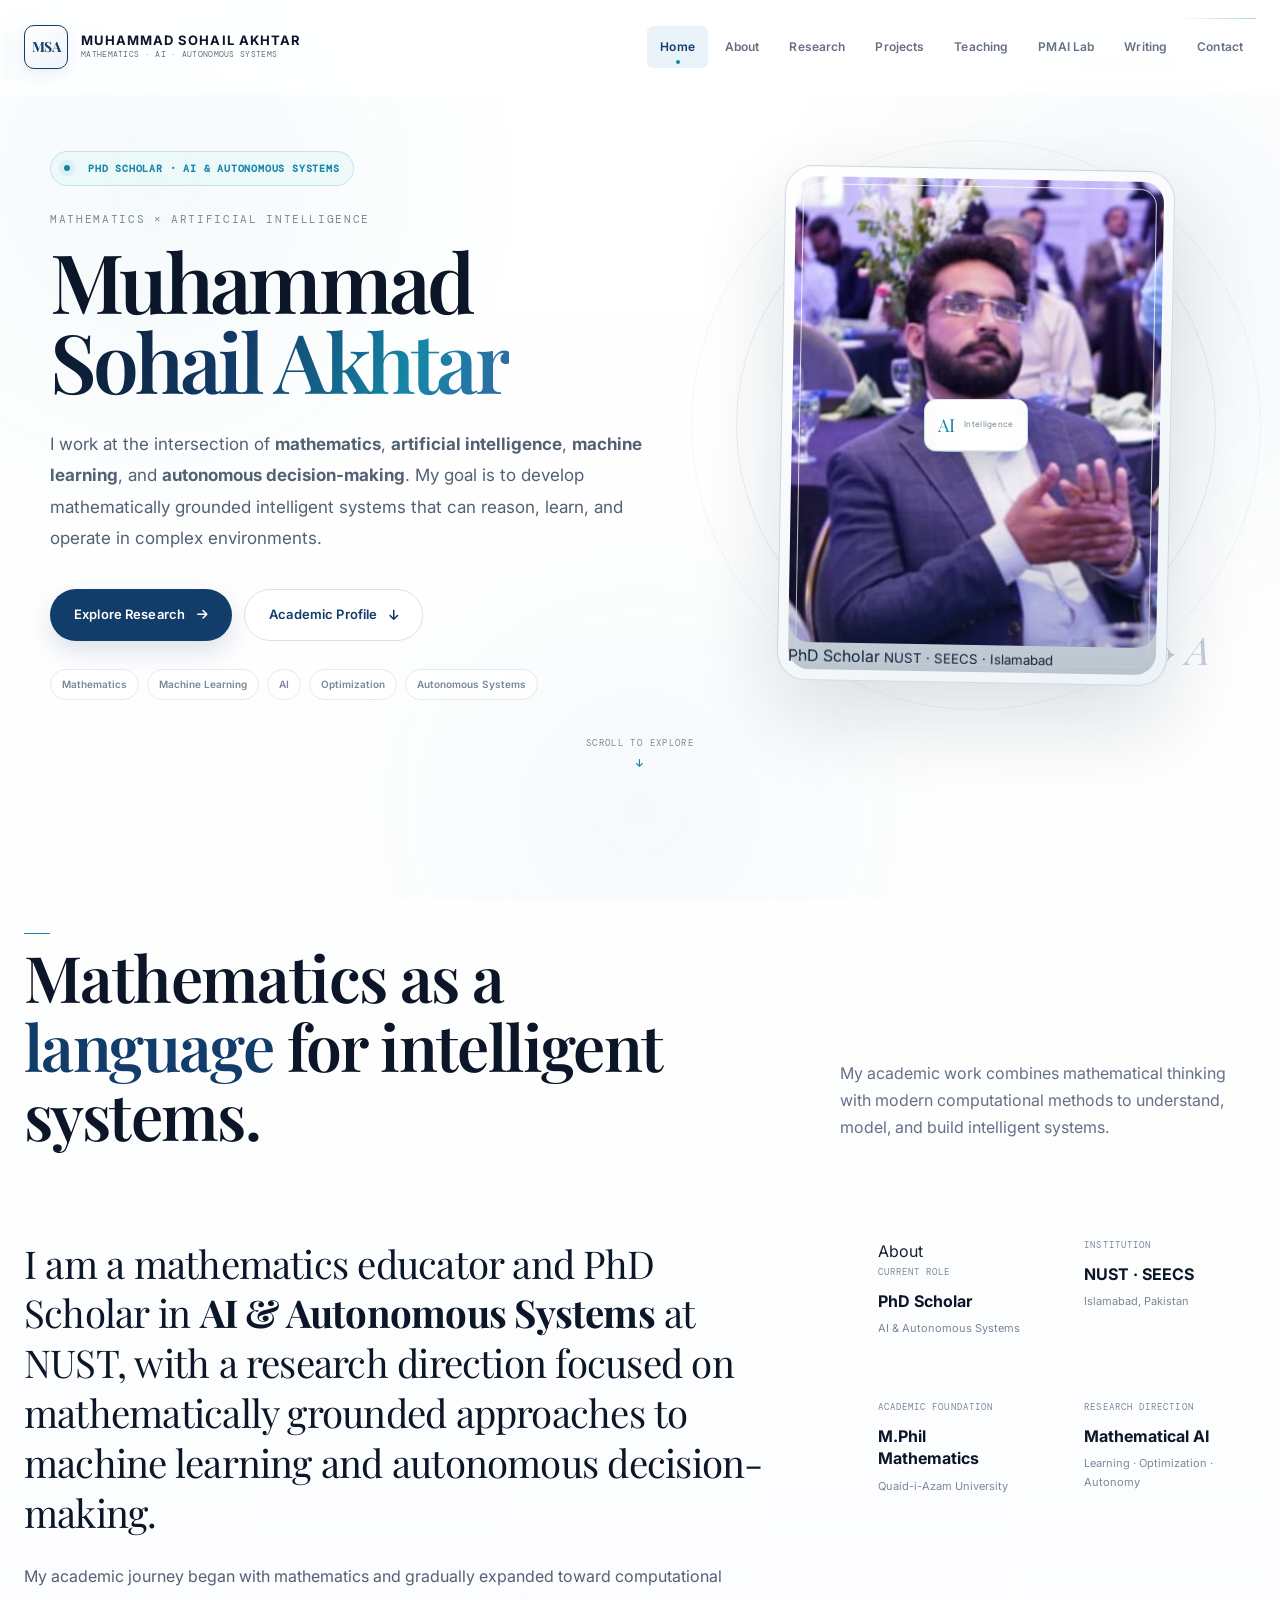
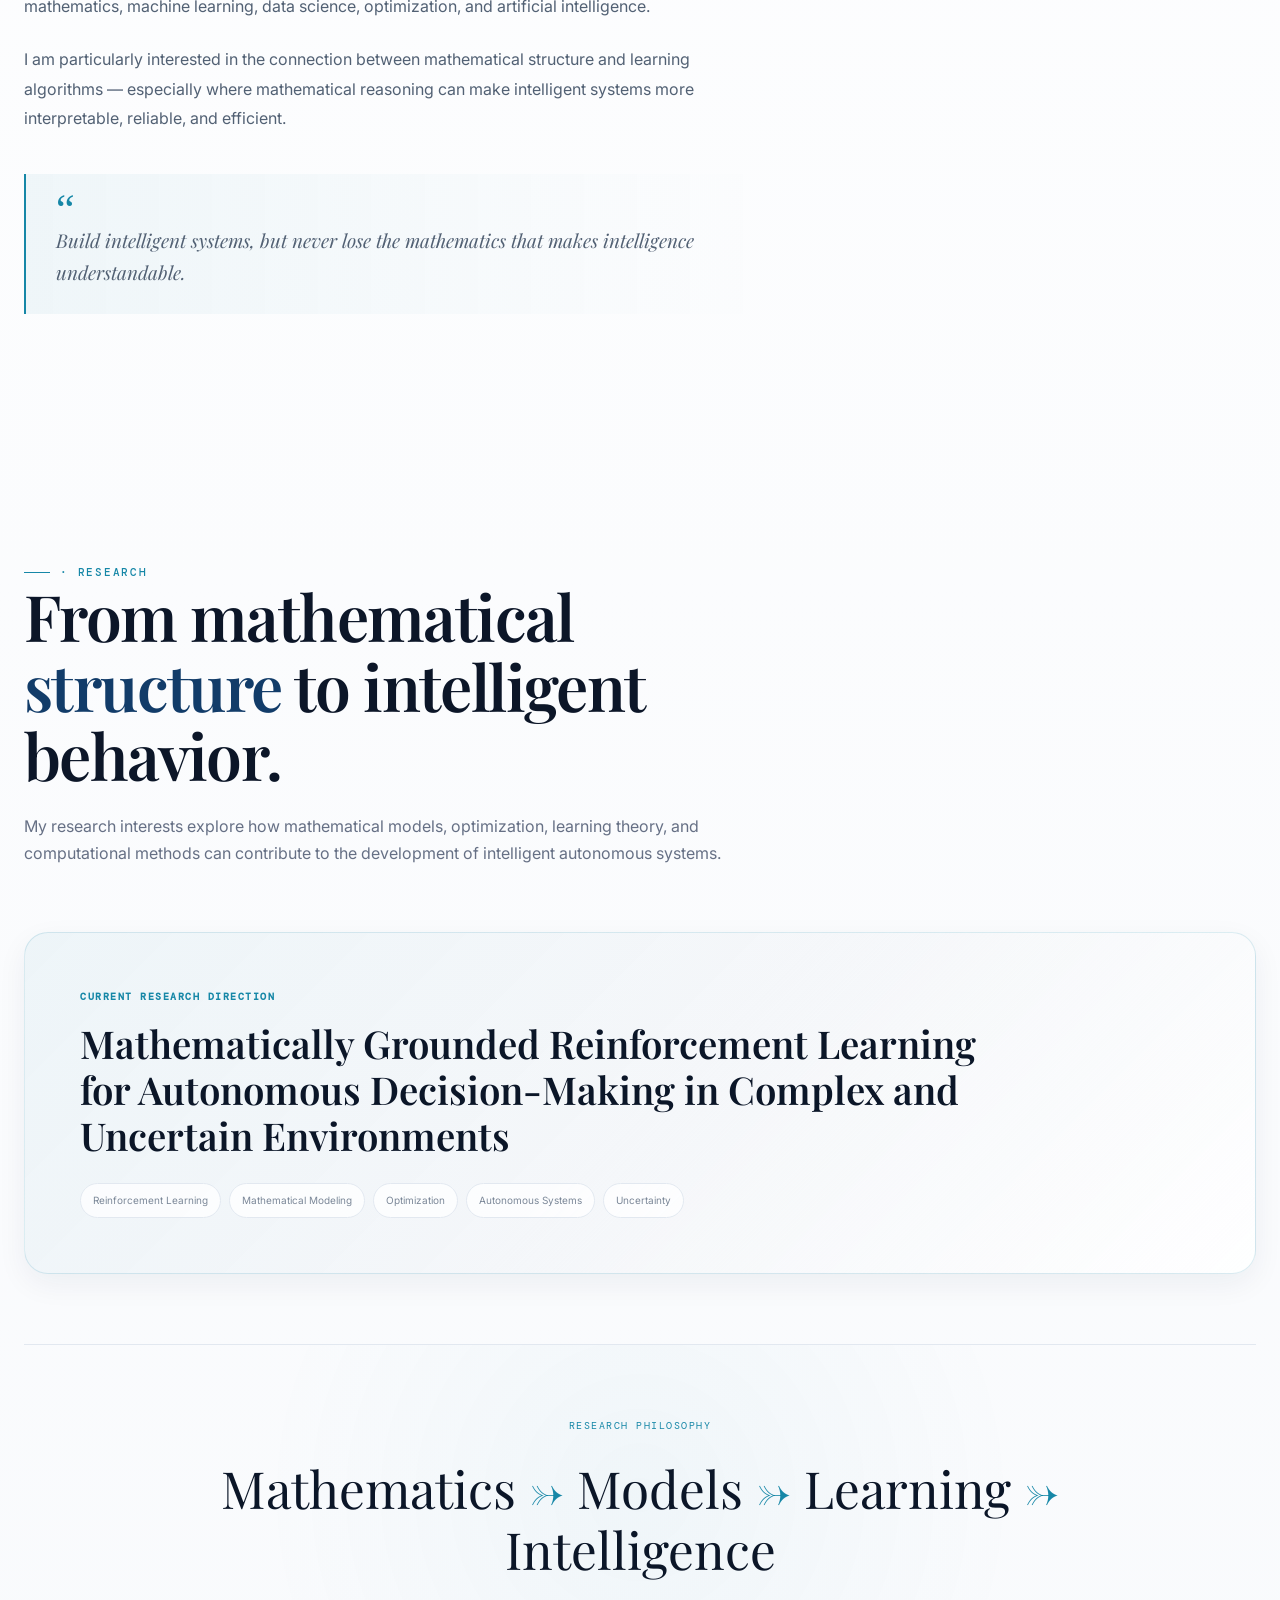
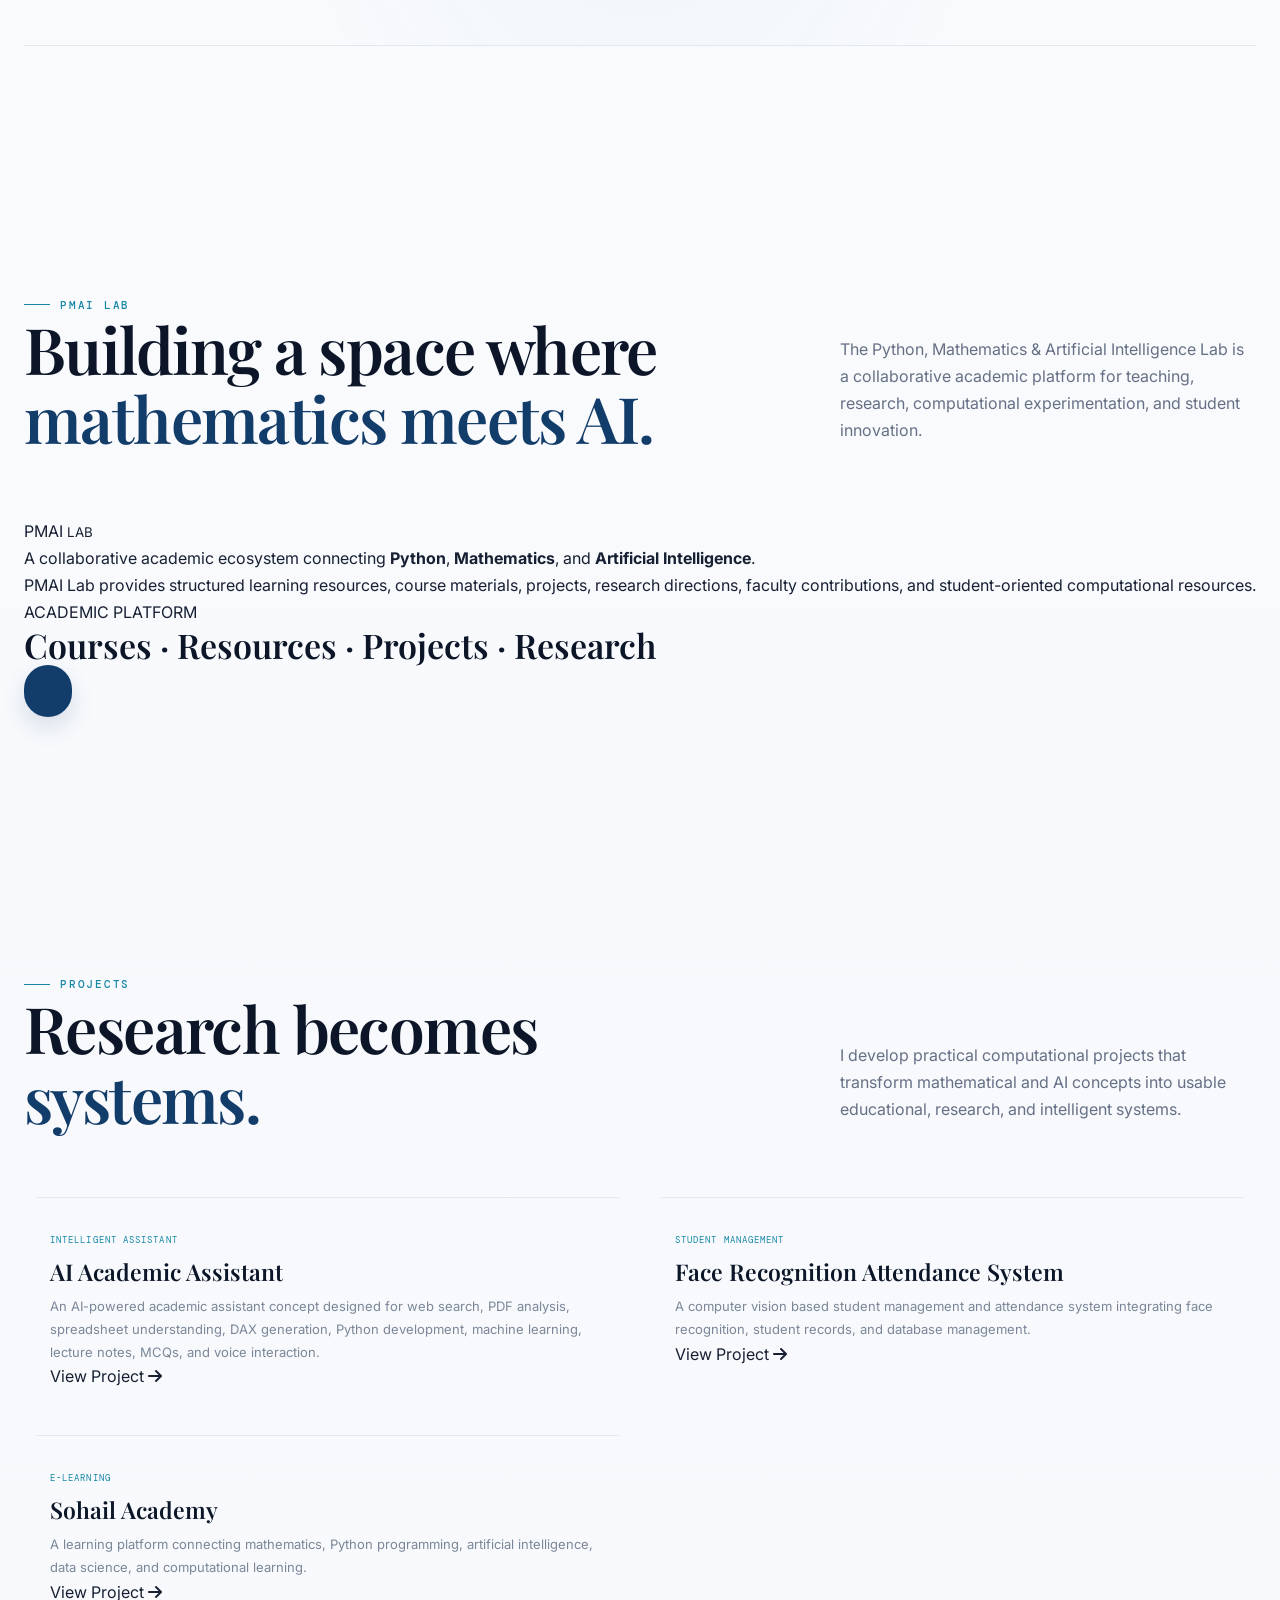
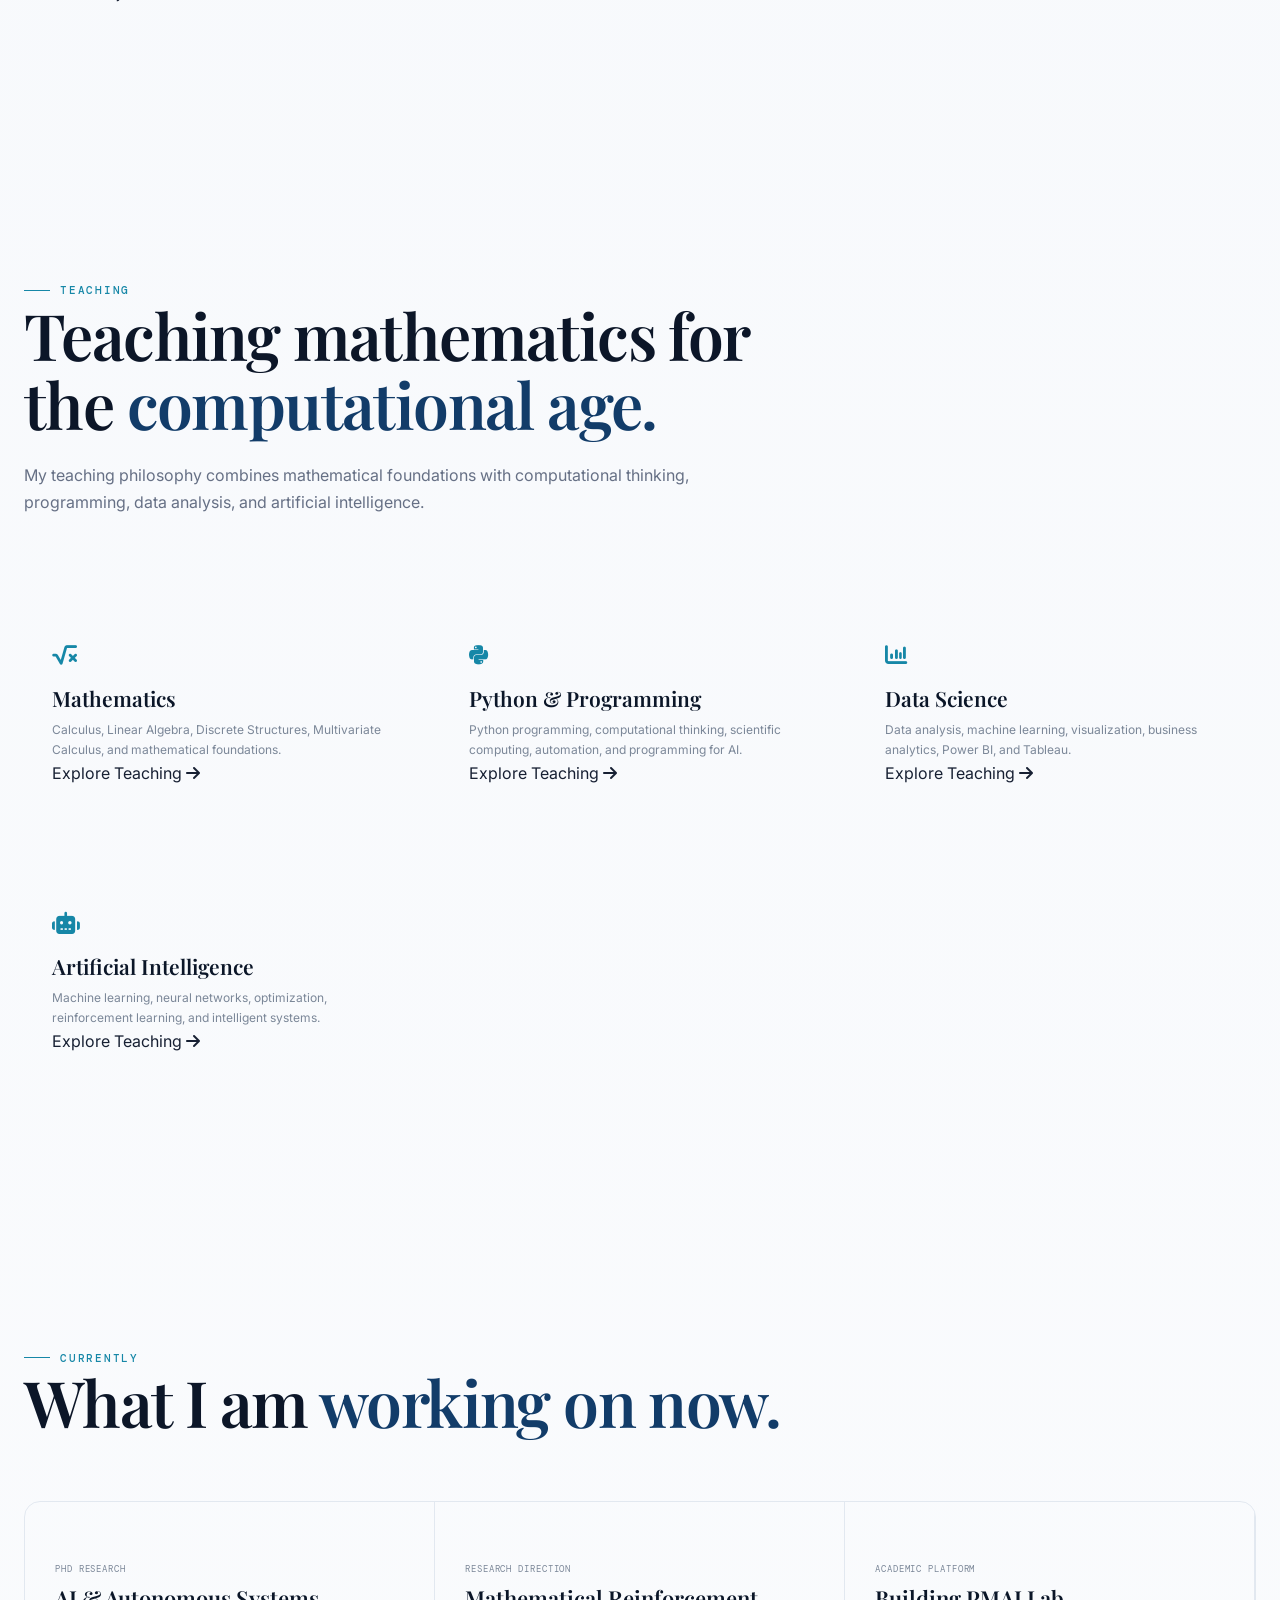
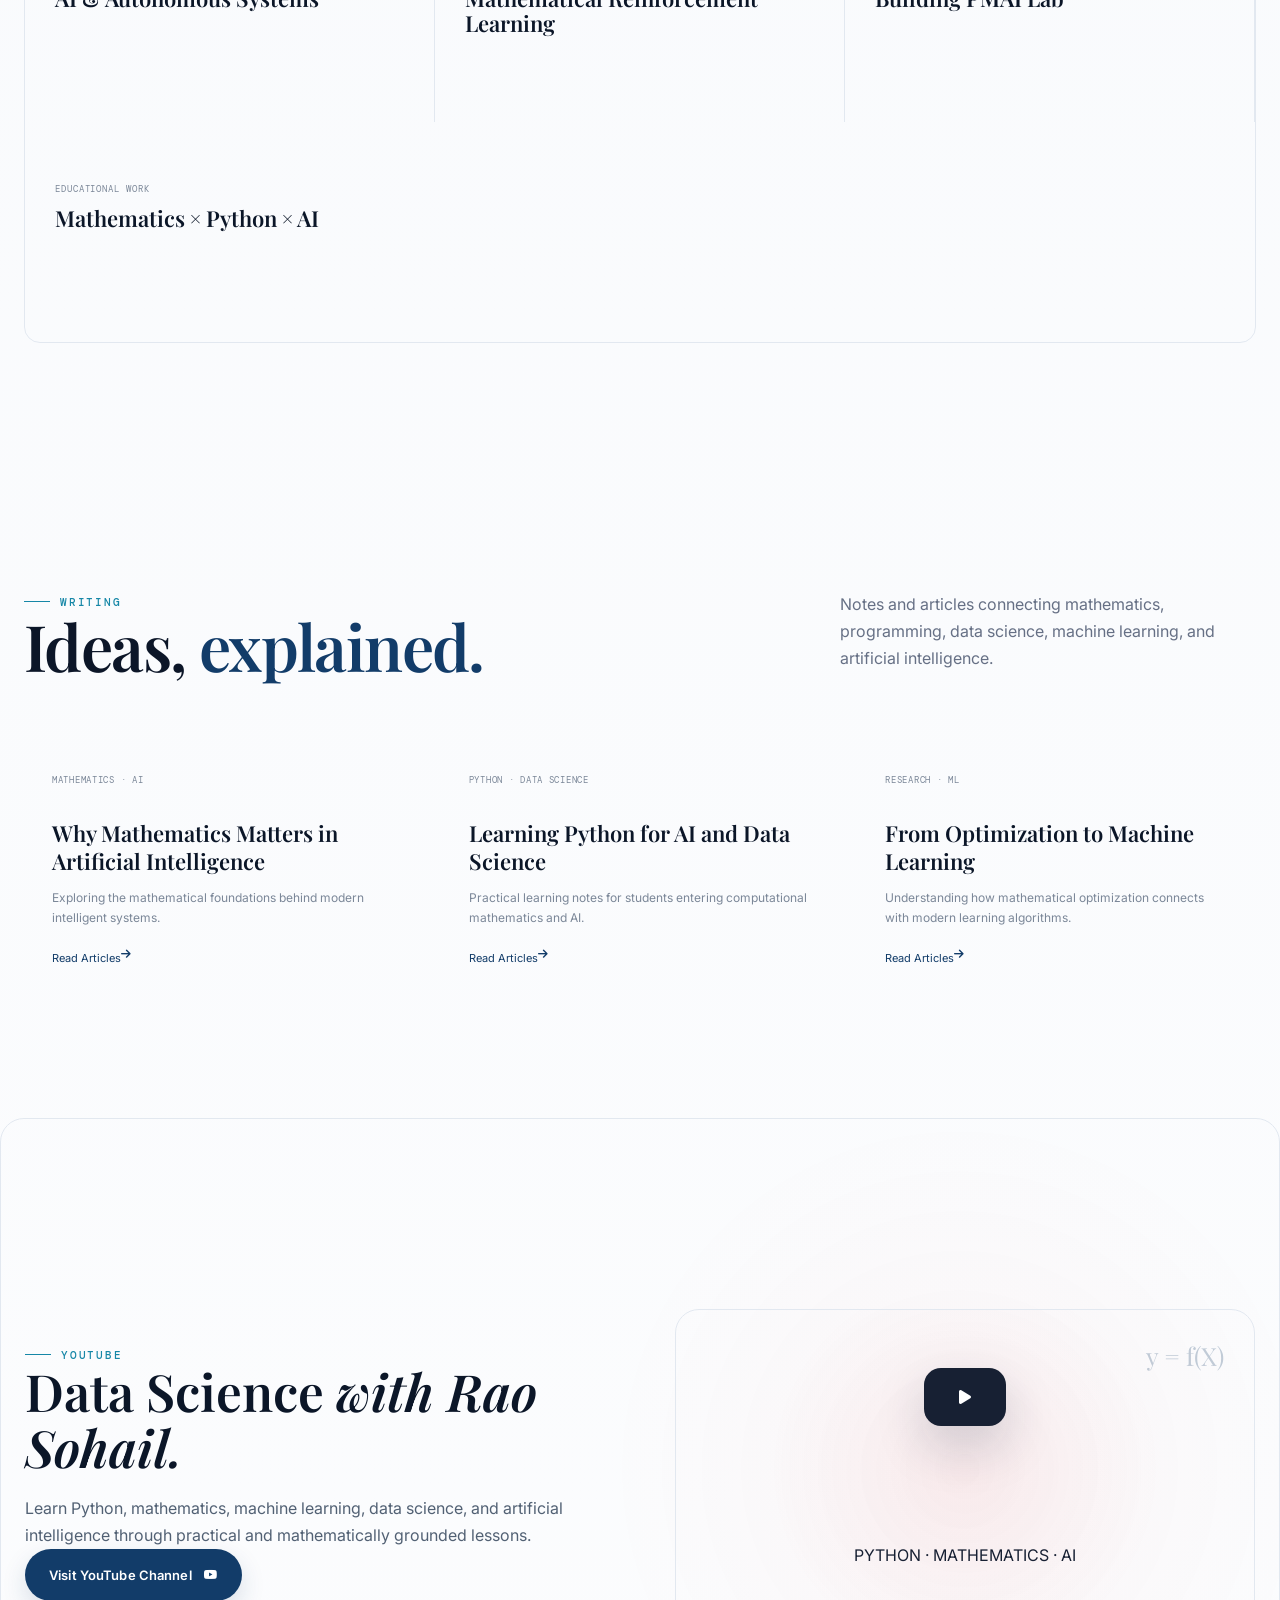
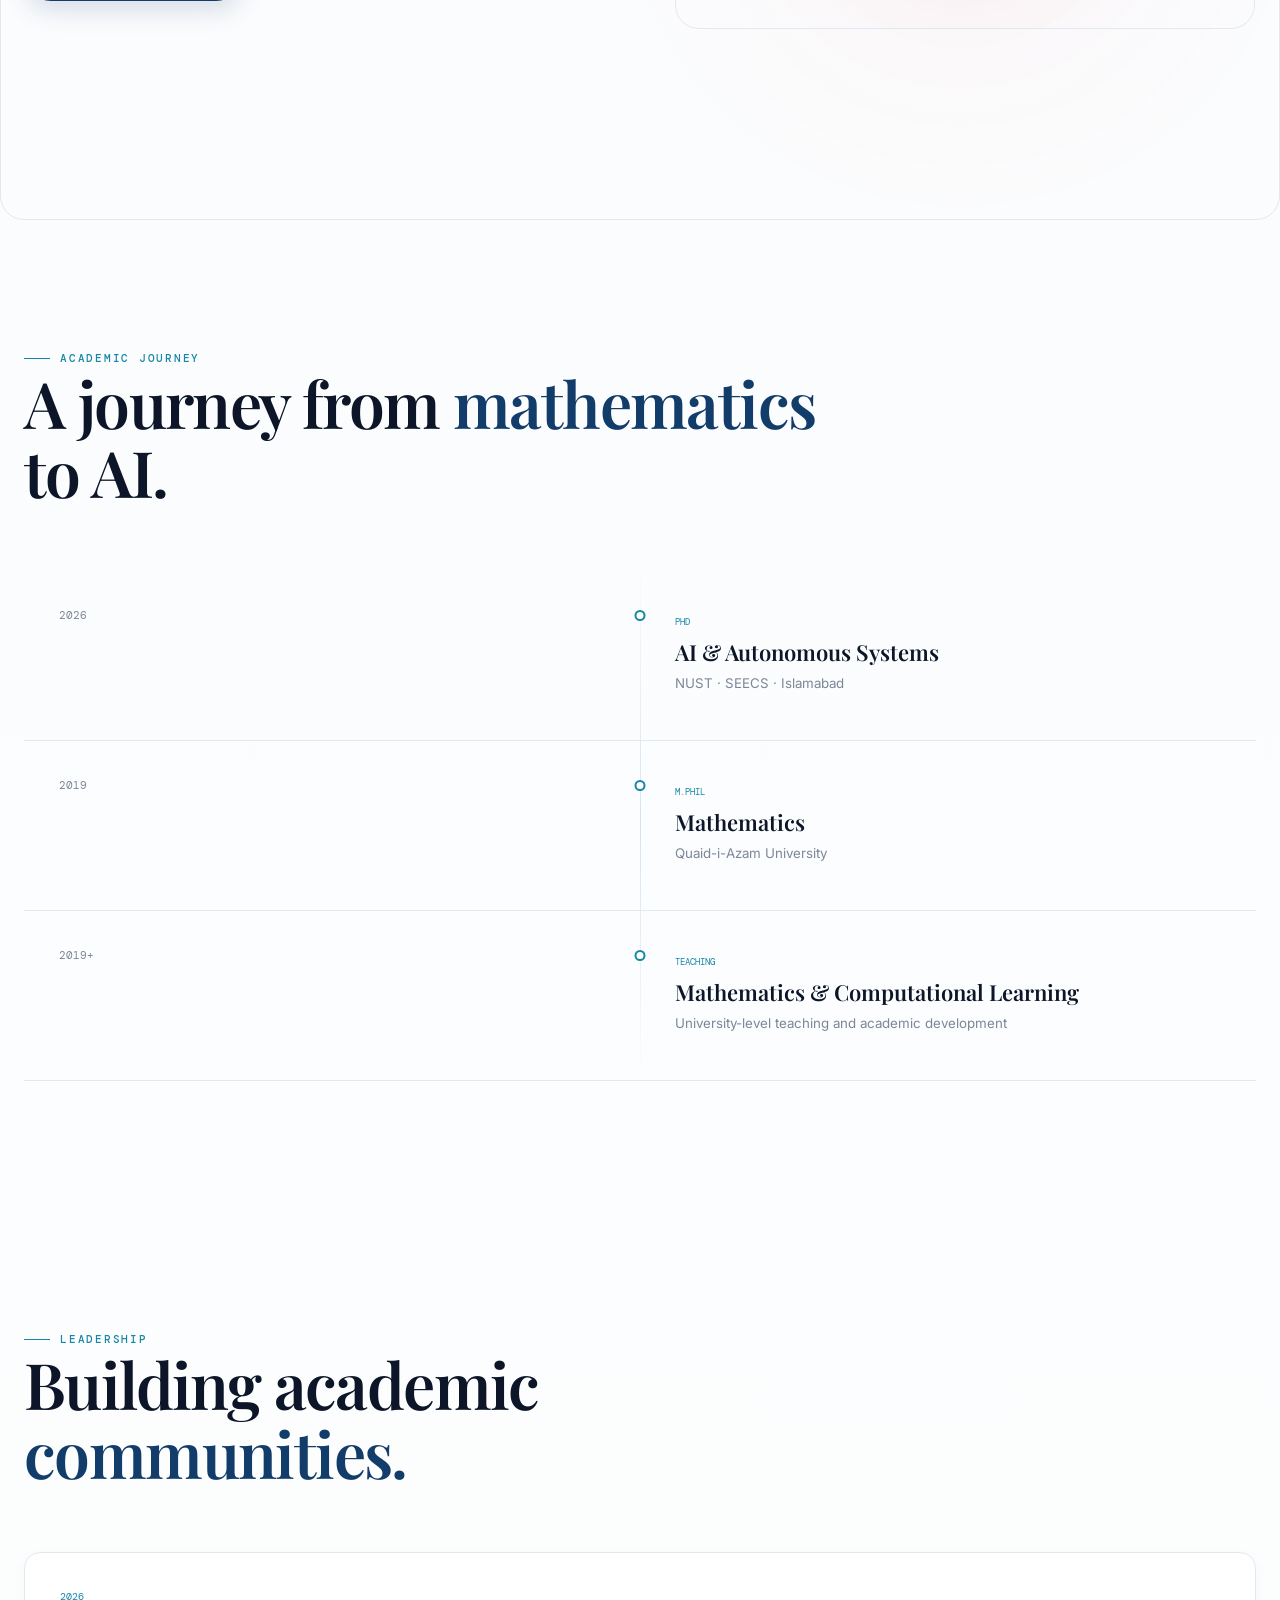
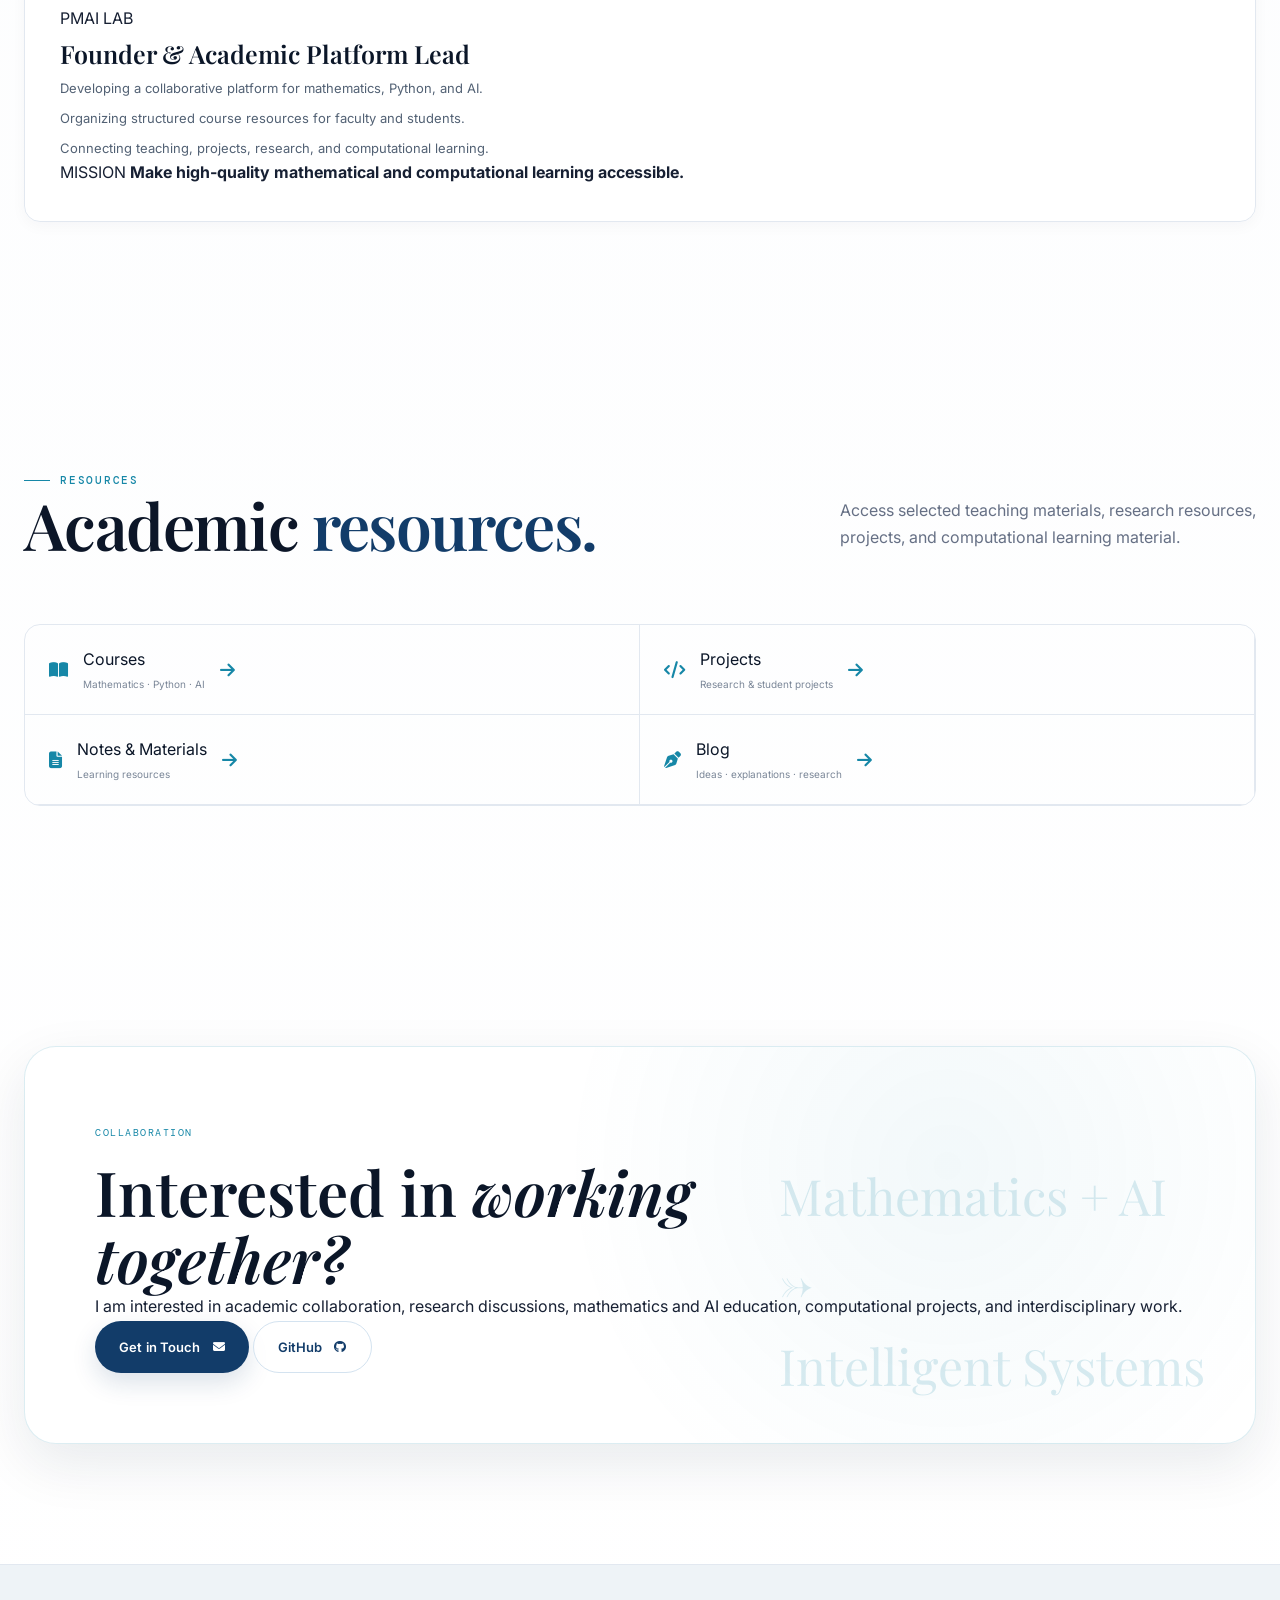
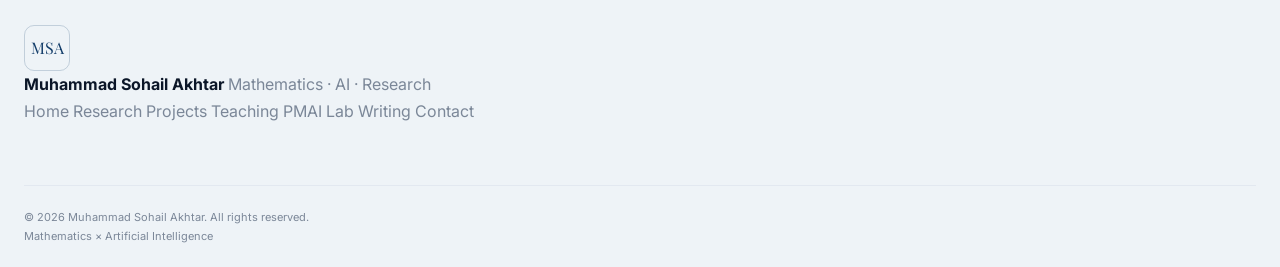
==== index.html @ 4533b63c "Clean up project card by removing visual elements Removed unused project visual elements from the pr" ====
<!DOCTYPE html>
<html lang="en">

<head>

    <!-- =====================================================
         BASIC META
    ====================================================== -->

    <meta charset="UTF-8">

    <meta
        name="viewport"
        content="width=device-width, initial-scale=1.0"
    >

    <meta
        name="description"
        content="Muhammad Sohail Akhtar — PhD Scholar in AI & Autonomous Systems, Mathematics Educator, Researcher, and AI/ML Practitioner."
    >

    <meta
        name="keywords"
        content="Muhammad Sohail Akhtar, Mathematics, Artificial Intelligence, Machine Learning, AI Autonomous Systems, NUST, Mathematics Educator, Researcher, PMAI Lab"
    >

    <meta
        name="author"
        content="Muhammad Sohail Akhtar"
    >

    <meta
        name="robots"
        content="index, follow"
    >


    <!-- =====================================================
         TITLE
    ====================================================== -->

    <title>
        Muhammad Sohail Akhtar | Mathematics × AI × Research
    </title>


    <!-- =====================================================
         FAVICON
    ====================================================== -->

    <link
        rel="icon"
        type="image/png"
        href="assets/images/favicon.png"
    >


    <!-- =====================================================
         GOOGLE FONTS
    ====================================================== -->

    <link
        rel="preconnect"
        href="https://fonts.googleapis.com"
    >

    <link
        rel="preconnect"
        href="https://fonts.gstatic.com"
        crossorigin
    >

    <link
        href="https://fonts.googleapis.com/css2?family=DM+Mono:wght@300;400;500&family=Inter:wght@300;400;500;600;700;800&family=Playfair+Display:ital,wght@0,400;0,500;0,600;0,700;1,400;1,500;1,600&display=swap"
        rel="stylesheet"
    >


    <!-- =====================================================
         ICONS
    ====================================================== -->

    <link
        rel="stylesheet"
        href="https://cdnjs.cloudflare.com/ajax/libs/font-awesome/6.5.2/css/all.min.css"
    >


    <!-- =====================================================
         MAIN CSS
    ====================================================== -->

    <link
        rel="stylesheet"
        href="assets/css/style.css"
    >

    <link
        rel="stylesheet"
        href="assets/css/navbar.css"
    >

    <link
        rel="stylesheet"
        href="assets/css/profile.css"
    >

    <link
        rel="stylesheet"
        href="assets/css/hero.css"
    >

    <link
        rel="stylesheet"
        href="assets/css/cards.css"
    >

    <link
        rel="stylesheet"
        href="assets/css/footer.css"
    >

    <link
        rel="stylesheet"
        href="assets/css/responsive.css"
    >

</head>


<body>


<!-- =========================================================
     PAGE LOADER
========================================================= -->

<div
    class="page-loader"
    id="pageLoader"
    aria-label="Loading website"
>

    <div class="loader-inner">

        <div class="loader-symbol">
            ∑
        </div>

        <div>
            MUHAMMAD SOHAIL AKHTAR
        </div>

        <div class="loader-line"></div>

        <small>
            MATHEMATICS · AI · RESEARCH
        </small>

    </div>

</div>


<!-- =========================================================
     AMBIENT BACKGROUND
========================================================= -->

<div
    class="ambient-background"
    aria-hidden="true"
>

    <span class="math-float math-01">∑</span>

    <span class="math-float math-02">∫</span>

    <span class="math-float math-03">∇</span>

    <span class="math-float math-04">λ</span>

    <span class="math-float math-05">f(x)</span>

    <span class="math-float math-06">∞</span>

    <span class="math-float math-07">∂</span>

    <span class="math-float math-08">ℝⁿ</span>

</div>


<!-- =========================================================
     HEADER / NAVIGATION
========================================================= -->

<header
    class="profile-header"
    id="profileHeader"
>

    <nav
        class="navbar"
        aria-label="Primary navigation"
    >

        <div class="navbar-container">


            <!-- LOGO -->

            <a
                href="#home"
                class="navbar-logo"
                aria-label="Muhammad Sohail Akhtar Home"
            >

                <span class="logo-symbol">
                    MSA
                </span>

                <span class="logo-text">

                    <span class="logo-main">
                        MUHAMMAD SOHAIL AKHTAR
                    </span>

                    <span class="logo-sub">
                        MATHEMATICS · AI · AUTONOMOUS SYSTEMS
                    </span>

                </span>

            </a>


            <!-- DESKTOP / MOBILE NAV -->

            <ul
                class="nav-menu"
                id="navMenu"
            >

                <li>
                    <a
                        href="#home"
                        class="active"
                    >
                        Home
                    </a>
                </li>

                <li>
                    <a href="#about">
                        About
                    </a>
                </li>

                <li>
                    <a href="#research">
                        Research
                    </a>
                </li>

                <li>
                    <a href="#projects">
                        Projects
                    </a>
                </li>

                <li>
                    <a href="#teaching">
                        Teaching
                    </a>
                </li>

                <li>
                    <a href="#pmai-lab">
                        PMAI Lab
                    </a>
                </li>

                <li>
                    <a href="#writing">
                        Writing
                    </a>
                </li>

                <li>
                    <a href="#contact">
                        Contact
                    </a>
                </li>

            </ul>


            <!-- MOBILE MENU -->

            <button
                class="menu-toggle"
                id="menuToggle"
                aria-label="Open navigation menu"
                aria-expanded="false"
                aria-controls="navMenu"
            >

                <span></span>
                <span></span>
                <span></span>

            </button>

        </div>

    </nav>

</header>


<!-- =========================================================
     MAIN
========================================================= -->

<main id="main-content">


<!-- =========================================================
     HERO
========================================================= -->

<section
    class="profile-hero"
    id="home"
>

    <div class="hero-grid">


        <!-- HERO CONTENT -->

        <div class="hero-content">


            <div class="hero-status">

                <span class="status-dot"></span>

                PhD Scholar · AI & Autonomous Systems

            </div>


            <div class="hero-kicker">

                MATHEMATICS × ARTIFICIAL INTELLIGENCE

            </div>


            <h1>

                Muhammad
                <span>
                    Sohail Akhtar
                </span>

            </h1>


            <p class="hero-lead">

                I work at the intersection of
                <strong>mathematics</strong>,
                <strong>artificial intelligence</strong>,
                <strong>machine learning</strong>,
                and
                <strong>autonomous decision-making</strong>.

                My goal is to develop mathematically grounded
                intelligent systems that can reason, learn,
                and operate in complex environments.

            </p>


            <!-- HERO ACTIONS -->

            <div class="hero-actions">

                <a
                    href="#research"
                    class="profile-btn profile-btn-primary"
                >

                    Explore Research

                    <i class="fa-solid fa-arrow-right"></i>

                </a>


                <a
                    href="#about"
                    class="profile-btn profile-btn-outline"
                >

                    Academic Profile

                    <i class="fa-solid fa-arrow-down"></i>

                </a>

            </div>


            <!-- HERO TAGS -->

            <div class="hero-tags">

                <span>
                    Mathematics
                </span>

                <span>
                    Machine Learning
                </span>

                <span>
                    AI
                </span>

                <span>
                    Optimization
                </span>

                <span>
                    Autonomous Systems
                </span>

            </div>


        </div>


        <!-- HERO VISUAL -->

        <div class="hero-visual">


            <div class="hero-photo-frame">


                <img
                    src="assets/images/profile.jpeg"
                    alt="Muhammad Sohail Akhtar"
                    class="hero-photo"
                >


                <div
                    class="photo-overlay"
                    aria-hidden="true"
                ></div>


                <div class="hero-photo-caption">

                    <span>
                        PhD Scholar
                    </span>

                    <small>
                        NUST · SEECS · Islamabad
                    </small>

                </div>


            </div>


            <!-- RESEARCH ORBITS -->

            <div
                class="research-orbit orbit-one"
                aria-hidden="true"
            ></div>

            <div
                class="research-orbit orbit-two"
                aria-hidden="true"
            ></div>

            <div
                class="research-orbit orbit-three"
                aria-hidden="true"
            ></div>


            <!-- RESEARCH NODES -->

            <div class="research-node node-one">

                <span class="node-symbol">
                    ∇
                </span>

                <small>
                    Optimization
                </small>

            </div>


            <div class="research-node node-two">

                <span class="node-symbol">
                    λ
                </span>

                <small>
                    Learning
                </small>

            </div>


            <div class="research-node node-three">

                <span class="node-symbol">
                    AI
                </span>

                <small>
                    Intelligence
                </small>

            </div>


            <div class="hero-equation">

                f : X → A

            </div>


        </div>

    </div>


    <!-- HERO SCROLL -->

    <a
        href="#about"
        class="hero-scroll"
    >

        <span>
            Scroll to explore
        </span>

        <i class="fa-solid fa-arrow-down"></i>

    </a>

</section>





<!-- =========================================================
     ABOUT
========================================================= -->

<section
    class="profile-section about-section"
    id="about"
>

    <div class="profile-container">


        <div class="section-intro split-intro">

            <div>

                <div class="section-index">
                   
                </div>

                <h2>

                    Mathematics as a
                    <em>language</em>
                    for intelligent systems.

                </h2>

            </div>


            <p>

                My academic work combines mathematical thinking
                with modern computational methods to understand,
                model, and build intelligent systems.

            </p>

        </div>


        <div class="about-grid">


            <!-- ABOUT MAIN -->

            <div class="about-main">

                <p class="large-text">

                    I am a mathematics educator and PhD Scholar
                    in <strong>AI & Autonomous Systems</strong>
                    at NUST, with a research direction focused
                    on mathematically grounded approaches to
                    machine learning and autonomous decision-making.

                </p>


                <p>

                    My academic journey began with mathematics
                    and gradually expanded toward computational
                    mathematics, machine learning, data science,
                    optimization, and artificial intelligence.

                </p>


                <p>

                    I am particularly interested in the connection
                    between mathematical structure and learning
                    algorithms — especially where mathematical
                    reasoning can make intelligent systems more
                    interpretable, reliable, and efficient.

                </p>


                <div class="about-quote">

                    <span class="quote-mark">
                        “
                    </span>

                    <blockquote>

                        Build intelligent systems,
                        but never lose the mathematics
                        that makes intelligence understandable.

                    </blockquote>

                </div>

            </div>


            <!-- ACADEMIC FACTS -->

            <div class="about-facts">


                <article class="fact-card">
                         About
                    <span>
                        Current Role
                    </span>

                    <strong>
                        PhD Scholar
                    </strong>

                    <p>
                        AI & Autonomous Systems
                    </p>

                </article>


                <article class="fact-card">

                    <span>
                        Institution
                    </span>

                    <strong>
                        NUST · SEECS
                    </strong>

                    <p>
                        Islamabad, Pakistan
                    </p>

                </article>


                <article class="fact-card">

                    <span>
                        Academic Foundation
                    </span>

                    <strong>
                        M.Phil Mathematics
                    </strong>

                    <p>
                        Quaid-i-Azam University
                    </p>

                </article>


                <article class="fact-card">

                    <span>
                        Research Direction
                    </span>

                    <strong>
                        Mathematical AI
                    </strong>

                    <p>
                        Learning · Optimization · Autonomy
                    </p>

                </article>


            </div>

        </div>

    </div>

</section>


<!-- =========================================================
     RESEARCH
========================================================= -->

<section
    class="profile-section research-section"
    id="research"
>

    <div class="profile-container">


        <div class="section-intro">

            <div class="section-index">
                 · Research
            </div>

            <h2>

                From mathematical
                <em>structure</em>
                to intelligent behavior.

            </h2>

            <p>

                My research interests explore how mathematical
                models, optimization, learning theory, and
                computational methods can contribute to the
                development of intelligent autonomous systems.

            </p>

        </div>


        <!-- RESEARCH FOCUS -->

        <div class="research-focus">

            <div class="research-focus-header">

                CURRENT RESEARCH DIRECTION

            </div>

            <h3>

                Mathematically Grounded Reinforcement Learning
                for Autonomous Decision-Making in Complex and
                Uncertain Environments

            </h3>


            <div class="research-tags">

                <span>
                    Reinforcement Learning
                </span>

                <span>
                    Mathematical Modeling
                </span>

                <span>
                    Optimization
                </span>

                <span>
                    Autonomous Systems
                </span>

                <span>
                    Uncertainty
                </span>

            </div>

        </div>


      

        <!-- RESEARCH PHILOSOPHY -->

        <div class="research-philosophy">

            <div class="philosophy-label">

                <span>
                    RESEARCH PHILOSOPHY
                </span>

            </div>

            <div class="philosophy-statement">

                Mathematics
                <span>→</span>
                Models
                <span>→</span>
                Learning
                <span>→</span>
                Intelligence

            </div>

        </div>

    </div>

</section>


<!-- =========================================================
     PMAI LAB
========================================================= -->

<section
    class="profile-section pmai-section"
    id="pmai-lab"
>

    <div class="profile-container">


        <div class="section-intro split-intro">

            <div>

                <div class="section-index">
                     PMAI Lab 
                </div>

                <h2>

                    Building a space where
                    <em>mathematics meets AI.</em>

                </h2>

            </div>


            <p>

                The Python, Mathematics & Artificial Intelligence
                Lab is a collaborative academic platform for
                teaching, research, computational experimentation,
                and student innovation.

            </p>

        </div>


        <div class="pmai-grid">


            <!-- PMAI BRAND -->

            <div class="pmai-mark">

                <span>
                    PMAI
                </span>

                <small>
                    LAB
                </small>

            </div>


            <!-- INTRODUCTION -->

            <div class="pmai-introduction">

                <p class="large-text">

                    A collaborative academic ecosystem connecting
                    <strong>Python</strong>,
                    <strong>Mathematics</strong>,
                    and
                    <strong>Artificial Intelligence</strong>.

                </p>

                <p>

                    PMAI Lab provides structured learning resources,
                    course materials, projects, research directions,
                    faculty contributions, and student-oriented
                    computational resources.

                </p>

               

        <!-- PMAI ACTION -->

        <div class="pmai-action">

            <div>

                <span>
                    ACADEMIC PLATFORM
                </span>

                <h3>
                    Courses · Resources · Projects · Research
                </h3>

            </div>

            <a
                href="pmai-lab/index.html"
                class="profile-btn profile-btn-primary"
            

                Visit Lab

                <i class="fa-solid fa-arrow-right"></i>

            </a>

        </div>

    </div>

</section>


<!-- =========================================================
     PROJECTS
========================================================= -->

<section
    class="profile-section projects-section"
    id="projects"
>

    <div class="profile-container">


        <div class="section-intro split-intro">

            <div>

                <div class="section-index">
                     Projects
                </div>

                <h2>

                    Research becomes
                    <em>systems.</em>

                </h2>

            </div>


            <p>

                I develop practical computational projects
                that transform mathematical and AI concepts
                into usable educational, research, and
                intelligent systems.

            </p>

        </div>


        <div class="projects-grid">


            <article class="project-card project-featured">


                <div class="project-content">

                    <span class="project-type">
                        Intelligent Assistant
                    </span>

                    <h3>
                        AI Academic Assistant
                    </h3>

                    <p>

                        An AI-powered academic assistant concept
                        designed for web search, PDF analysis,
                        spreadsheet understanding, DAX generation,
                        Python development, machine learning,
                        lecture notes, MCQs, and voice interaction.

                    </p>

                    <a href="projects/index.html">

                        View Project

                        <i class="fa-solid fa-arrow-right"></i>

                    </a>

                </div>

            </article>


            <article class="project-card">

                
                <div class="project-content">

                    <span class="project-type">
                        Student Management
                    </span>

                    <h3>
                        Face Recognition Attendance System
                    </h3>

                    <p>

                        A computer vision based student management
                        and attendance system integrating face
                        recognition, student records, and database
                        management.

                    </p>

                    <a href="projects/index.html">

                        View Project

                        <i class="fa-solid fa-arrow-right"></i>

                    </a>

                </div>

            </article>


            <article class="project-card">

                
                <div class="project-content">

                    <span class="project-type">
                        E-Learning
                    </span>

                    <h3>
                        Sohail Academy
                    </h3>

                    <p>

                        A learning platform connecting mathematics,
                        Python programming, artificial intelligence,
                        data science, and computational learning.

                    </p>

                    <a href="projects/index.html">

                        View Project

                        <i class="fa-solid fa-arrow-right"></i>

                    </a>

                </div>

            </article>


        </div>

    </div>

</section>


<!-- =========================================================
     TEACHING
========================================================= -->

<section
    class="profile-section teaching-section"
    id="teaching"
>

    <div class="profile-container">


        <div class="section-intro">

            <div class="section-index">
                 Teaching
            </div>

            <h2>

                Teaching mathematics
                for the <em>computational age.</em>

            </h2>

            <p>

                My teaching philosophy combines mathematical
                foundations with computational thinking,
                programming, data analysis, and artificial
                intelligence.

            </p>

        </div>


        <div class="teaching-grid">


            <article class="teaching-card">

                <span class="teaching-number">
                    
                </span>

                <i class="fa-solid fa-square-root-variable"></i>

                <h3>
                    Mathematics
                </h3>

                <p>

                    Calculus, Linear Algebra, Discrete Structures,
                    Multivariate Calculus, and mathematical
                    foundations.

                </p>

                <div class="teaching-link">

                    <a href="teaching/index.html">

                        Explore Teaching

                        <i class="fa-solid fa-arrow-right"></i>

                    </a>

                </div>

            </article>


            <article class="teaching-card">

                <span class="teaching-number">
                    
                </span>

                <i class="fa-brands fa-python"></i>

                <h3>
                    Python & Programming
                </h3>

                <p>

                    Python programming, computational thinking,
                    scientific computing, automation, and
                    programming for AI.

                </p>

                <div class="teaching-link">

                    <a href="teaching/index.html">

                        Explore Teaching

                        <i class="fa-solid fa-arrow-right"></i>

                    </a>

                </div>

            </article>


            <article class="teaching-card">

                <span class="teaching-number">
                
                </span>

                <i class="fa-solid fa-chart-column"></i>

                <h3>
                    Data Science
                </h3>

                <p>

                    Data analysis, machine learning,
                    visualization, business analytics,
                    Power BI, and Tableau.

                </p>

                <div class="teaching-link">

                    <a href="teaching/index.html">

                        Explore Teaching

                        <i class="fa-solid fa-arrow-right"></i>

                    </a>

                </div>

            </article>


            <article class="teaching-card">

                <span class="teaching-number">
                
                </span>

                <i class="fa-solid fa-robot"></i>

                <h3>
                    Artificial Intelligence
                </h3>

                <p>

                    Machine learning, neural networks,
                    optimization, reinforcement learning,
                    and intelligent systems.

                </p>

                <div class="teaching-link">

                    <a href="teaching/index.html">

                        Explore Teaching

                        <i class="fa-solid fa-arrow-right"></i>

                    </a>

                </div>

            </article>


        </div>

    </div>

</section>


<!-- =========================================================
     CURRENTLY / NOW
========================================================= -->

<section
    class="profile-section now-section"
    id="now"
>

    <div class="profile-container">


        <div class="section-intro">

            <div class="section-index">
                 Currently
            </div>

            <h2>

                What I am
                <em>working on now.</em>

            </h2>

        </div>


        <div class="now-grid">


            <div class="now-item">

                <span>
                    
                </span>

                <small>
                    PhD Research
                </small>

                <h3>
                    AI & Autonomous Systems
                </h3>

            </div>


            <div class="now-item">

                <span>
                    
                </span>

                <small>
                    Research Direction
                </small>

                <h3>
                    Mathematical Reinforcement Learning
                </h3>

            </div>


            <div class="now-item">

                <span>
                    
                </span>

                <small>
                    Academic Platform
                </small>

                <h3>
                    Building PMAI Lab
                </h3>

            </div>


            <div class="now-item">

                <span>
                    
                </span>

                <small>
                    Educational Work
                </small>

                <h3>
                    Mathematics × Python × AI
                </h3>

            </div>


        </div>

    </div>

</section>


<!-- =========================================================
     WRITING / BLOG
========================================================= -->

<section
    class="profile-section writing-section"
    id="writing"
>

    <div class="profile-container">


        <div class="section-intro split-intro">

            <div>

                <div class="section-index">
                     Writing
                </div>

                <h2>

                    Ideas,
                    <em>explained.</em>

                </h2>

            </div>


            <p>

                Notes and articles connecting mathematics,
                programming, data science, machine learning,
                and artificial intelligence.

            </p>

        </div>


        <div class="writing-grid">


            <article class="writing-card">

                <div class="writing-meta">

                    MATHEMATICS · AI

                </div>

                <h3>
                    Why Mathematics Matters in Artificial Intelligence
                </h3>

                <p>

                    Exploring the mathematical foundations
                    behind modern intelligent systems.

                </p>

                <a href="blog/index.html">

                    Read Articles

                    <i class="fa-solid fa-arrow-right"></i>

                </a>

            </article>


            <article class="writing-card">

                <div class="writing-meta">

                    PYTHON · DATA SCIENCE

                </div>

                <h3>
                    Learning Python for AI and Data Science
                </h3>

                <p>

                    Practical learning notes for students
                    entering computational mathematics and AI.

                </p>

                <a href="blog/index.html">

                    Read Articles

                    <i class="fa-solid fa-arrow-right"></i>

                </a>

            </article>


            <article class="writing-card">

                <div class="writing-meta">

                    RESEARCH · ML

                </div>

                <h3>
                    From Optimization to Machine Learning
                </h3>

                <p>

                    Understanding how mathematical optimization
                    connects with modern learning algorithms.

                </p>

                <a href="blog/index.html">

                    Read Articles

                    <i class="fa-solid fa-arrow-right"></i>

                </a>

            </article>


        </div>

    </div>

</section>


<!-- =========================================================
     YOUTUBE
========================================================= -->

<section
    class="profile-section youtube-section"
    id="youtube"
>

    <div class="profile-container">

        <div class="youtube-grid">


            <div class="youtube-copy">

                <div class="section-index">
                     YouTube
                </div>

                <h2>

                    Data Science
                    <em>with Rao Sohail.</em>

                </h2>

                <p>

                    Learn Python, mathematics, machine learning,
                    data science, and artificial intelligence
                    through practical and mathematically grounded
                    lessons.

                </p>


                <a
                    href="https://www.youtube.com/"
                    target="_blank"
                    rel="noopener noreferrer"
                    class="profile-btn profile-btn-primary"
                >

                    Visit YouTube Channel

                    <i class="fa-brands fa-youtube"></i>

                </a>

            </div>


            <div class="youtube-visual">

                <span class="youtube-equation">
                    y = f(X)
                </span>


                <a
                    href="https://www.youtube.com/"
                    target="_blank"
                    rel="noopener noreferrer"
                    class="youtube-play"
                    aria-label="Visit YouTube"
                >

                    <i class="fa-solid fa-play"></i>

                </a>


                <span class="youtube-label">

                    PYTHON · MATHEMATICS · AI

                </span>

            </div>

        </div>

    </div>

</section>


<!-- =========================================================
     ACADEMIC TIMELINE
========================================================= -->

<section
    class="profile-section timeline-section"
    id="academic-journey"
>

    <div class="profile-container">


        <div class="section-intro">

            <div class="section-index">
                 Academic Journey
            </div>

            <h2>

                A journey from
                <em>mathematics</em>
                to AI.

            </h2>

        </div>


        <div class="academic-timeline">


            <article class="timeline-entry">

                <div class="timeline-year">
                    2026
                </div>

                <div class="timeline-marker"></div>

                <div class="timeline-content">

                    <span>
                        PhD
                    </span>

                    <h3>
                        AI & Autonomous Systems
                    </h3>

                    <small>
                        NUST · SEECS · Islamabad
                    </small>

                </div>

            </article>


            <article class="timeline-entry">

                <div class="timeline-year">
                    2019
                </div>

                <div class="timeline-marker"></div>

                <div class="timeline-content">

                    <span>
                        M.Phil
                    </span>

                    <h3>
                        Mathematics
                    </h3>

                    <small>
                        Quaid-i-Azam University
                    </small>

                </div>

            </article>


            <article class="timeline-entry">

                <div class="timeline-year">
                    2019+
                </div>

                <div class="timeline-marker"></div>

                <div class="timeline-content">

                    <span>
                        Teaching
                    </span>

                    <h3>
                        Mathematics & Computational Learning
                    </h3>

                    <small>
                        University-level teaching and academic development
                    </small>

                </div>

            </article>


        </div>

    </div>

</section>


<!-- =========================================================
     LEADERSHIP / ACADEMIC CONTRIBUTION
========================================================= -->

<section
    class="profile-section leadership-section"
    id="leadership"
>

    <div class="profile-container">


        <div class="section-intro">

            <div class="section-index">
                 Leadership
            </div>

            <h2>

                Building academic
                <em>communities.</em>

            </h2>

        </div>


        <div class="leadership-card">


            <div class="leadership-year">
                2026
            </div>


            <div class="leadership-main">

                <span>
                    PMAI LAB
                </span>

                <h3>
                    Founder & Academic Platform Lead
                </h3>

                <ul>

                    <li>
                        Developing a collaborative platform
                        for mathematics, Python, and AI.
                    </li>

                    <li>
                        Organizing structured course resources
                        for faculty and students.
                    </li>

                    <li>
                        Connecting teaching, projects,
                        research, and computational learning.
                    </li>

                </ul>

            </div>


            <div class="leadership-note">

                <span>
                    MISSION
                </span>

                <strong>
                    Make high-quality mathematical and
                    computational learning accessible.
                </strong>

            </div>

        </div>

    </div>

</section>


<!-- =========================================================
     RESOURCES
========================================================= -->

<section
    class="profile-section resources-section"
    id="resources"
>

    <div class="profile-container">


        <div class="section-intro split-intro">

            <div>

                <div class="section-index">
                     Resources
                </div>

                <h2>

                    Academic
                    <em>resources.</em>

                </h2>

            </div>


            <p>

                Access selected teaching materials,
                research resources, projects, and
                computational learning material.

            </p>

        </div>


        <div class="resource-links">


            <a
                href="courses/index.html"
                class="resource-link"
            >

                <i class="fa-solid fa-book-open"></i>

                <span>

                    Courses

                    <small>
                        Mathematics · Python · AI
                    </small>

                </span>

                <i class="fa-solid fa-arrow-right"></i>

            </a>


            <a
                href="projects/index.html"
                class="resource-link"
            >

                <i class="fa-solid fa-code"></i>

                <span>

                    Projects

                    <small>
                        Research & student projects
                    </small>

                </span>

                <i class="fa-solid fa-arrow-right"></i>

            </a>


            <a
                href="notes/index.html"
                class="resource-link"
            >

                <i class="fa-solid fa-file-lines"></i>

                <span>

                    Notes & Materials

                    <small>
                        Learning resources
                    </small>

                </span>

                <i class="fa-solid fa-arrow-right"></i>

            </a>


            <a
                href="blog/index.html"
                class="resource-link"
            >

                <i class="fa-solid fa-pen-nib"></i>

                <span>

                    Blog

                    <small>
                        Ideas · explanations · research
                    </small>

                </span>

                <i class="fa-solid fa-arrow-right"></i>

            </a>


        </div>

    </div>

</section>


<!-- =========================================================
     COLLABORATION
========================================================= -->

<section
    class="profile-section collaboration-section"
    id="contact"
>

    <div class="profile-container">


        <div class="collaboration-box">


            <div class="collaboration-label">

                <span>
                    COLLABORATION
                </span>

            </div>


            <div class="collaboration-main">

                <h2>

                    Interested in
                    <em>working together?</em>

                </h2>

                <p>

                    I am interested in academic collaboration,
                    research discussions, mathematics and AI
                    education, computational projects,
                    and interdisciplinary work.

                </p>


                <div class="collaboration-actions">

                    <a
                        href="mailto:sohail.akhtar@riphah.edu.pk"
                        class="profile-btn profile-btn-primary"
                    >

                        Get in Touch

                        <i class="fa-solid fa-envelope"></i>

                    </a>


                    <a
                        href="https://github.com/"
                        target="_blank"
                        rel="noopener noreferrer"
                        class="profile-btn profile-btn-outline"
                    >

                        GitHub

                        <i class="fa-brands fa-github"></i>

                    </a>

                </div>

            </div>


            <div class="collaboration-equation">

                Mathematics + AI
                <br>
                →
                <br>
                Intelligent Systems

            </div>


        </div>

    </div>

</section>


</main>


<!-- =========================================================
     FOOTER
========================================================= -->

<footer
    class="profile-footer"
>

    <div class="profile-container">


        <div class="footer-top">


            <div class="footer-identity">

                <div class="footer-mark">
                    MSA
                </div>

                <div>

                    <strong>
                        Muhammad Sohail Akhtar
                    </strong>

                    <span>
                        Mathematics · AI · Research
                    </span>

                </div>

            </div>


            <div class="footer-links">

                <a href="#home">
                    Home
                </a>

                <a href="#research">
                    Research
                </a>

                <a href="#projects">
                    Projects
                </a>

                <a href="#teaching">
                    Teaching
                </a>

                <a href="#pmai-lab">
                    PMAI Lab
                </a>

                <a href="#writing">
                    Writing
                </a>

                <a href="#contact">
                    Contact
                </a>

            </div>

        </div>


        <div class="footer-bottom">

            <p>

                ©
                <span id="currentYear">
                    2026
                </span>
                Muhammad Sohail Akhtar.
                All rights reserved.

            </p>

            <p>

                Mathematics × Artificial Intelligence

            </p>

        </div>

    </div>

</footer>


<!-- =========================================================
     BACK TO TOP
========================================================= -->

<button
    class="back-to-top"
    id="backToTop"
    aria-label="Back to top"
>

    <i class="fa-solid fa-arrow-up"></i>

</button>


<!-- =========================================================
     JAVASCRIPT
========================================================= -->

<script>

document.addEventListener("DOMContentLoaded", function () {


    /* =====================================================
       ELEMENTS
    ===================================================== */

    const header =
        document.getElementById("profileHeader");

    const menuToggle =
        document.getElementById("menuToggle");

    const navMenu =
        document.getElementById("navMenu");

    const backToTop =
        document.getElementById("backToTop");

    const pageLoader =
        document.getElementById("pageLoader");

    const currentYear =
        document.getElementById("currentYear");



    /* =====================================================
       CURRENT YEAR
    ===================================================== */

    if (currentYear) {

        currentYear.textContent =
            new Date().getFullYear();

    }



    /* =====================================================
       PAGE LOADER
    ===================================================== */

    window.addEventListener("load", function () {

        setTimeout(function () {

            if (pageLoader) {

                pageLoader.classList.add("loaded");

            }

        }, 500);

    });



    /* =====================================================
       HEADER SCROLL STATE
    ===================================================== */

    function handleHeaderScroll() {

        if (!header) return;

        if (window.scrollY > 40) {

            header.classList.add("scrolled");

        } else {

            header.classList.remove("scrolled");

        }

    }

    window.addEventListener(
        "scroll",
        handleHeaderScroll,
        { passive: true }
    );

    handleHeaderScroll();



    /* =====================================================
       MOBILE MENU
    ===================================================== */

    if (menuToggle && navMenu) {

        menuToggle.addEventListener(
            "click",
            function () {

                const expanded =
                    menuToggle.getAttribute(
                        "aria-expanded"
                    ) === "true";

                menuToggle.setAttribute(
                    "aria-expanded",
                    String(!expanded)
                );

                navMenu.classList.toggle(
                    "active"
                );

            }
        );


        /* CLOSE MENU AFTER CLICK */

        navMenu
            .querySelectorAll("a")
            .forEach(function (link) {

                link.addEventListener(
                    "click",
                    function () {

                        menuToggle.setAttribute(
                            "aria-expanded",
                            "false"
                        );

                        navMenu.classList.remove(
                            "active"
                        );

                    }
                );

            });


        /* CLOSE WHEN CLICKING OUTSIDE */

        document.addEventListener(
            "click",
            function (event) {

                if (

                    !navMenu.contains(event.target) &&
                    !menuToggle.contains(event.target)

                ) {

                    menuToggle.setAttribute(
                        "aria-expanded",
                        "false"
                    );

                    navMenu.classList.remove(
                        "active"
                    );

                }

            }
        );

    }



    /* =====================================================
       BACK TO TOP
    ===================================================== */

    function handleBackToTop() {

        if (!backToTop) return;

        if (window.scrollY > 700) {

            backToTop.classList.add(
                "visible"
            );

        } else {

            backToTop.classList.remove(
                "visible"
            );

        }

    }


    window.addEventListener(
        "scroll",
        handleBackToTop,
        { passive: true }
    );


    handleBackToTop();


    if (backToTop) {

        backToTop.addEventListener(
            "click",
            function () {

                window.scrollTo({

                    top: 0,

                    behavior: "smooth"

                });

            }
        );

    }



    /* =====================================================
       ACTIVE NAVIGATION
    ===================================================== */

    const sections =
        document.querySelectorAll(
            "main section[id]"
        );

    const navLinks =
        document.querySelectorAll(
            ".nav-menu a"
        );


    function updateActiveNavigation() {

        let currentSection = "home";

        sections.forEach(function (section) {

            const sectionTop =
                section.offsetTop - 160;

            if (
                window.scrollY >= sectionTop
            ) {

                currentSection =
                    section.getAttribute("id");

            }

        });


        navLinks.forEach(function (link) {

            link.classList.remove(
                "active"
            );

            const href =
                link.getAttribute("href");


            if (
                href === "#" + currentSection
            ) {

                link.classList.add(
                    "active"
                );

            }

        });

    }


    window.addEventListener(
        "scroll",
        updateActiveNavigation,
        { passive: true }
    );


    updateActiveNavigation();



    /* =====================================================
       REVEAL ANIMATIONS
    ===================================================== */

    const revealElements =
        document.querySelectorAll(
            ".research-card, " +
            ".project-card, " +
            ".teaching-card, " +
            ".writing-card, " +
            ".fact-card, " +
            ".now-item, " +
            ".timeline-entry, " +
            ".leadership-card, " +
            ".resource-link"
        );


    if (
        "IntersectionObserver"
        in window
    ) {

        const revealObserver =
            new IntersectionObserver(
                function (
                    entries,
                    observer
                ) {

                    entries.forEach(
                        function (entry) {

                            if (
                                entry.isIntersecting
                            ) {

                                entry.target.classList.add(
                                    "is-visible"
                                );

                                observer.unobserve(
                                    entry.target
                                );

                            }

                        }
                    );

                },
                {
                    threshold: 0.12
                }
            );


        revealElements.forEach(
            function (element) {

                element.classList.add(
                    "reveal-element"
                );

                revealObserver.observe(
                    element
                );

            }
        );

    } else {

        revealElements.forEach(
            function (element) {

                element.classList.add(
                    "is-visible"
                );

            }
        );

    }



    /* =====================================================
       ESCAPE KEY — CLOSE MOBILE MENU
    ===================================================== */

    document.addEventListener(
        "keydown",
        function (event) {

            if (
                event.key === "Escape" &&
                navMenu
            ) {

                navMenu.classList.remove(
                    "active"
                );

                if (menuToggle) {

                    menuToggle.setAttribute(
                        "aria-expanded",
                        "false"
                    );

                }

            }

        }
    );


});

</script>


</body>

</html>
---- assets/css/style.css ----
/* =========================================================
   MUHAMMAD SOHAIL AKHTAR
   PERSONAL ACADEMIC WEBSITE
   GLOBAL STYLE SYSTEM
   Version 4.0 — Premium Academic Foundation
   ---------------------------------------------------------
   RESPONSIBILITY:
   • Global reset
   • Design tokens
   • Typography
   • Containers
   • Buttons
   • Accessibility
   • Global animations
   • Global utilities
   • Scrollbar
   • Responsive foundation

   DO NOT PLACE:
   • Navbar-specific styling
   • Profile-section styling
   • Hero-specific styling
   • Page-specific components
========================================================= */


/* =========================================================
   01. DESIGN TOKENS
========================================================= */

:root {

    /* -----------------------------------------------------
       BRAND
    ----------------------------------------------------- */

    --color-primary: #123c69;
    --color-primary-dark: #0b2949;
    --color-primary-light: #eaf2fa;

    --color-accent: #1687a7;
    --color-accent-dark: #0f718c;
    --color-accent-light: #e8f7fa;

    --color-teal: #087f73;
    --color-blue: #315b9d;

    /* -----------------------------------------------------
       BACKGROUNDS
    ----------------------------------------------------- */

    --color-bg: #f7f9fc;
    --color-bg-soft: #f1f5f9;
    --color-bg-white: #ffffff;
    --color-bg-blue: #f3f7fb;
    --color-bg-dark: #0c1628;

    /* -----------------------------------------------------
       TEXT
    ----------------------------------------------------- */

    --color-text: #172033;
    --color-text-dark: #0c1628;
    --color-text-soft: #475467;
    --color-text-muted: #667085;
    --color-text-light: #8a94a6;
    --color-text-white: #ffffff;

    /* -----------------------------------------------------
       BORDERS
    ----------------------------------------------------- */

    --color-border: #e2e8f0;
    --color-border-light: #edf1f5;
    --color-border-blue: #d4e3f0;

    --border-soft:
        rgba(15, 35, 60, 0.08);

    --border-medium:
        rgba(15, 35, 60, 0.14);

    /* -----------------------------------------------------
       SHADOWS
    ----------------------------------------------------- */

    --shadow-xs:
        0 2px 8px
        rgba(15, 35, 60, 0.04);

    --shadow-sm:
        0 8px 25px
        rgba(15, 35, 60, 0.06);

    --shadow-md:
        0 18px 45px
        rgba(15, 35, 60, 0.09);

    --shadow-lg:
        0 30px 70px
        rgba(15, 35, 60, 0.12);

    --shadow-xl:
        0 40px 100px
        rgba(15, 35, 60, 0.16);

    --shadow-blue:
        0 15px 40px
        rgba(18, 60, 105, 0.12);

    /* -----------------------------------------------------
       RADIUS
    ----------------------------------------------------- */

    --radius-xs: 6px;
    --radius-sm: 10px;
    --radius-md: 16px;
    --radius-lg: 24px;
    --radius-xl: 32px;
    --radius-pill: 999px;

    /* -----------------------------------------------------
       LAYOUT
    ----------------------------------------------------- */

    --container-width: 1240px;
    --container-wide: 1380px;
    --container-narrow: 920px;

    /* -----------------------------------------------------
       SPACING
    ----------------------------------------------------- */

    --space-1: 4px;
    --space-2: 8px;
    --space-3: 12px;
    --space-4: 16px;
    --space-5: 20px;
    --space-6: 24px;
    --space-7: 32px;
    --space-8: 40px;
    --space-9: 48px;
    --space-10: 64px;
    --space-11: 80px;
    --space-12: 96px;
    --space-13: 120px;
    --space-14: 144px;

    /* -----------------------------------------------------
       TYPOGRAPHY
    ----------------------------------------------------- */

    --font-body:
        "Inter",
        -apple-system,
        BlinkMacSystemFont,
        "Segoe UI",
        Roboto,
        Helvetica,
        Arial,
        sans-serif;

    --font-display:
        "Playfair Display",
        Georgia,
        "Times New Roman",
        serif;

    --font-mono:
        "DM Mono",
        "SFMono-Regular",
        Consolas,
        "Liberation Mono",
        "Courier New",
        monospace;

    /* -----------------------------------------------------
       TRANSITIONS
    ----------------------------------------------------- */

    --transition-fast:
        180ms ease;

    --transition:
        300ms cubic-bezier(.2,.65,.3,1);

    --transition-slow:
        600ms cubic-bezier(.2,.65,.3,1);

    --transition-slower:
        900ms cubic-bezier(.16,1,.3,1);

    /* -----------------------------------------------------
       Z-INDEX SYSTEM
    ----------------------------------------------------- */

    --z-background: -1;
    --z-base: 1;
    --z-content: 10;
    --z-header: 5000;
    --z-overlay: 9000;
    --z-loader: 99999;

}


/* =========================================================
   02. RESET
========================================================= */

*,
*::before,
*::after {

    box-sizing: border-box;

    margin: 0;

    padding: 0;

}


html {

    scroll-behavior: smooth;

    scroll-padding-top: 100px;

    font-size: 16px;

    -webkit-text-size-adjust: 100%;

}


body {

    min-height: 100vh;

    background:
        linear-gradient(
            180deg,
            #ffffff 0%,
            #f7f9fc 38%,
            #ffffff 100%
        );

    color:
        var(--color-text);

    font-family:
        var(--font-body);

    font-size:
        16px;

    font-weight:
        400;

    line-height:
        1.7;

    overflow-x:
        hidden;

    -webkit-font-smoothing:
        antialiased;

    -moz-osx-font-smoothing:
        grayscale;

    text-rendering:
        optimizeLegibility;

}


/* =========================================================
   03. DOCUMENT ELEMENTS
========================================================= */

main {

    position:
        relative;

    z-index:
        var(--z-base);

}


section {

    position:
        relative;

}


article {

    position:
        relative;

}


figure {

    margin:
        0;

}


hr {

    height:
        1px;

    border:
        0;

    background:
        var(--color-border);

}


/* =========================================================
   04. MEDIA
========================================================= */

img {

    display:
        block;

    max-width:
        100%;

    height:
        auto;

}


svg {

    display:
        block;

    max-width:
        100%;

}


video {

    display:
        block;

    max-width:
        100%;

}


iframe {

    max-width:
        100%;

    border:
        0;

}


/* =========================================================
   05. LINKS
========================================================= */

a {

    color:
        inherit;

    text-decoration:
        none;

}


a:hover {

    text-decoration:
        none;

}


/* =========================================================
   06. FORMS
========================================================= */

button,
input,
textarea,
select {

    font:
        inherit;

}


button {

    border:
        0;

    cursor:
        pointer;

}


input,
textarea,
select {

    width:
        100%;

    border:
        1px solid var(--color-border);

    border-radius:
        var(--radius-sm);

    background:
        #ffffff;

    color:
        var(--color-text);

    outline:
        none;

    transition:
        border-color var(--transition),
        box-shadow var(--transition);

}


input:focus,
textarea:focus,
select:focus {

    border-color:
        var(--color-accent);

    box-shadow:
        0 0 0 4px
        rgba(22,135,167,.10);

}


textarea {

    min-height:
        140px;

    resize:
        vertical;

}


/* =========================================================
   07. LISTS
========================================================= */

ul,
ol {

    list-style:
        none;

}


/* =========================================================
   08. SELECTION
========================================================= */

::selection {

    background:
        var(--color-primary);

    color:
        #ffffff;

}


::-moz-selection {

    background:
        var(--color-primary);

    color:
        #ffffff;

}


/* =========================================================
   09. SCROLLBAR
========================================================= */

html {

    scrollbar-width:
        thin;

    scrollbar-color:
        #b8c5d4
        #f1f4f8;

}


::-webkit-scrollbar {

    width:
        8px;

    height:
        8px;

}


::-webkit-scrollbar-track {

    background:
        #f1f4f8;

}


::-webkit-scrollbar-thumb {

    background:
        #b8c5d4;

    border-radius:
        999px;

    border:
        2px solid #f1f4f8;

}


::-webkit-scrollbar-thumb:hover {

    background:
        var(--color-primary);

}


/* =========================================================
   10. MAIN CONTAINER
========================================================= */

.profile-container {

    width:
        min(
            calc(100% - 48px),
            var(--container-width)
        );

    margin-inline:
        auto;

}


/* Wider container */

.profile-container-wide {

    width:
        min(
            calc(100% - 48px),
            var(--container-wide)
        );

    margin-inline:
        auto;

}


/* Narrow content */

.profile-container-narrow {

    width:
        min(
            calc(100% - 48px),
            var(--container-narrow)
        );

    margin-inline:
        auto;

}


/* =========================================================
   11. GLOBAL SECTION FOUNDATION
========================================================= */

.profile-section {

    position:
        relative;

    padding:
        var(--space-13) 0;

}


/* =========================================================
   12. GLOBAL TYPOGRAPHY
========================================================= */

h1,
h2,
h3,
h4,
h5,
h6 {

    margin:
        0;

    color:
        var(--color-text-dark);

    font-family:
        var(--font-display);

    font-weight:
        600;

    line-height:
        1.15;

}


h1 {

    font-size:
        clamp(
            48px,
            7vw,
            88px
        );

}


h2 {

    font-size:
        clamp(
            38px,
            5vw,
            68px
        );

}


h3 {

    font-size:
        clamp(
            24px,
            3vw,
            34px
        );

}


h4 {

    font-size:
        22px;

}


h5 {

    font-size:
        18px;

}


h6 {

    font-size:
        16px;

}


p {

    margin:
        0;

}


strong {

    font-weight:
        700;

}


em {

    font-style:
        italic;

}


/* =========================================================
   13. MONOSPACE ACADEMIC LABEL
========================================================= */

.mono-label {

    font-family:
        var(--font-mono);

    font-size:
        11px;

    font-weight:
        500;

    letter-spacing:
        .16em;

    text-transform:
        uppercase;

}


/* =========================================================
   14. SECTION INDEX
========================================================= */

.section-index {

    display:
        inline-flex;

    align-items:
        center;

    gap:
        10px;

    color:
        var(--color-accent);

    font-family:
        var(--font-mono);

    font-size:
        11px;

    font-weight:
        500;

    letter-spacing:
        .16em;

    text-transform:
        uppercase;

}


.section-index::before {

    content:
        "";

    display:
        block;

    width:
        26px;

    height:
        1px;

    background:
        currentColor;

}


/* =========================================================
   15. GLOBAL SECTION INTRO
========================================================= */

.section-intro {

    margin-bottom:
        65px;

}


.section-intro h2 {

    max-width:
        820px;

    color:
        var(--color-text-dark);

    font-family:
        var(--font-display);

    font-size:
        clamp(
            38px,
            5vw,
            68px
        );

    font-weight:
        600;

    line-height:
        1.08;

    letter-spacing:
        -.025em;

}


.section-intro h2 em {

    color:
        var(--color-primary);

    font-style:
        normal;

}


.section-intro > p {

    max-width:
        720px;

    margin-top:
        24px;

    color:
        var(--color-text-muted);

    font-size:
        16px;

}


/* =========================================================
   16. SPLIT INTRO
========================================================= */

.split-intro {

    display:
        grid;

    grid-template-columns:
        minmax(0,1.15fr)
        minmax(280px,.65fr);

    align-items:
        end;

    gap:
        80px;

}


.split-intro > p {

    margin:
        0;

    padding-bottom:
        8px;

}


/* =========================================================
   17. BUTTON FOUNDATION
========================================================= */

.profile-btn {

    display:
        inline-flex;

    align-items:
        center;

    justify-content:
        center;

    gap:
        12px;

    min-height:
        52px;

    padding:
        0 24px;

    border-radius:
        var(--radius-pill);

    font-family:
        var(--font-body);

    font-size:
        13px;

    font-weight:
        600;

    letter-spacing:
        .01em;

    transition:
        transform var(--transition),
        background var(--transition),
        color var(--transition),
        border-color var(--transition),
        box-shadow var(--transition);

}


.profile-btn i {

    font-size:
        12px;

    transition:
        transform var(--transition);

}


.profile-btn:hover {

    transform:
        translateY(-3px);

}


.profile-btn:hover i {

    transform:
        translateX(3px);

}


/* Primary */

.profile-btn-primary {

    background:
        var(--color-primary);

    color:
        #ffffff;

    box-shadow:
        0 10px 25px
        rgba(18,60,105,.15);

}


.profile-btn-primary:hover {

    background:
        var(--color-primary-dark);

    color:
        #ffffff;

    box-shadow:
        0 15px 35px
        rgba(18,60,105,.20);

}


/* Outline */

.profile-btn-outline {

    border:
        1px solid var(--color-border-blue);

    background:
        rgba(255,255,255,.78);

    color:
        var(--color-primary);

}


.profile-btn-outline:hover {

    border-color:
        var(--color-primary);

    background:
        var(--color-primary-light);

    color:
        var(--color-primary);

}


/* =========================================================
   18. GENERIC CARD FOUNDATION
========================================================= */

.card-surface {

    background:
        rgba(255,255,255,.90);

    border:
        1px solid var(--color-border);

    box-shadow:
        var(--shadow-xs);

    transition:
        transform var(--transition),
        border-color var(--transition),
        box-shadow var(--transition);

}


.card-surface:hover {

    transform:
        translateY(-7px);

    border-color:
        var(--color-border-blue);

    box-shadow:
        var(--shadow-md);

}


/* =========================================================
   19. GLOBAL TEXT LINK
========================================================= */

.text-link {

    display:
        inline-flex;

    align-items:
        center;

    gap:
        7px;

    color:
        var(--color-primary);

    font-size:
        13px;

    font-weight:
        600;

    transition:
        color var(--transition),
        transform var(--transition);

}


.text-link:hover {

    color:
        var(--color-accent);

    transform:
        translateX(3px);

}


/* =========================================================
   20. DIVIDER
========================================================= */

.academic-divider {

    width:
        100%;

    height:
        1px;

    background:
        linear-gradient(
            90deg,
            transparent,
            var(--color-border),
            transparent
        );

}


/* =========================================================
   21. PAGE LOADER
========================================================= */

.page-loader {

    position:
        fixed;

    inset:
        0;

    z-index:
        var(--z-loader);

    display:
        flex;

    align-items:
        center;

    justify-content:
        center;

    background:
        #ffffff;

    color:
        var(--color-primary);

    opacity:
        1;

    visibility:
        visible;

    transition:
        opacity 700ms ease,
        visibility 700ms ease;

}


.page-loader.loaded {

    opacity:
        0;

    visibility:
        hidden;

    pointer-events:
        none;

}


.loader-inner {

    display:
        flex;

    flex-direction:
        column;

    align-items:
        center;

    gap:
        14px;

    text-align:
        center;

    font-family:
        var(--font-mono);

    font-size:
        10px;

    font-weight:
        500;

    letter-spacing:
        .18em;

    color:
        var(--color-text-muted);

}


.loader-symbol {

    display:
        grid;

    place-items:
        center;

    width:
        58px;

    height:
        58px;

    border:
        1px solid var(--color-border-blue);

    border-radius:
        50%;

    color:
        var(--color-primary);

    font-family:
        var(--font-display);

    font-size:
        28px;

    animation:
        loaderPulse 1.5s ease-in-out infinite;

}


.loader-line {

    position:
        relative;

    width:
        130px;

    height:
        1px;

    overflow:
        hidden;

    background:
        var(--color-border);

}


.loader-line::after {

    content:
        "";

    position:
        absolute;

    top:
        0;

    left:
        0;

    width:
        45%;

    height:
        100%;

    background:
        var(--color-accent);

    animation:
        loaderLine 1.2s ease-in-out infinite;

}


@keyframes loaderPulse {

    0%,
    100% {

        transform:
            scale(1);

    }

    50% {

        transform:
            scale(1.08);

    }

}


@keyframes loaderLine {

    0% {

        transform:
            translateX(-120%);

    }

    100% {

        transform:
            translateX(320%);

    }

}


/* =========================================================
   22. AMBIENT BACKGROUND FOUNDATION
========================================================= */

.ambient-background {

    position:
        fixed;

    inset:
        0;

    z-index:
        var(--z-background);

    overflow:
        hidden;

    pointer-events:
        none;

    background:

        radial-gradient(
            circle at 12% 20%,
            rgba(22,135,167,.045),
            transparent 28%
        ),

        radial-gradient(
            circle at 88% 32%,
            rgba(18,60,105,.045),
            transparent 30%
        ),

        radial-gradient(
            circle at 50% 90%,
            rgba(22,135,167,.035),
            transparent 30%
        );

}


/* =========================================================
   23. MATHEMATICAL FLOATING ELEMENTS
========================================================= */

.math-float {

    position:
        absolute;

    font-family:
        var(--font-display);

    font-size:
        clamp(
            34px,
            5vw,
            78px
        );

    font-weight:
        500;

    color:
        rgba(18,60,105,.045);

    user-select:
        none;

    pointer-events:
        none;

    animation:
        mathFloat 18s ease-in-out infinite;

}


@keyframes mathFloat {

    0%,
    100% {

        transform:
            translate3d(0,0,0)
            rotate(0deg);

    }

    50% {

        transform:
            translate3d(0,-18px,0)
            rotate(4deg);

    }

}


/* =========================================================
   24. REVEAL ANIMATION
========================================================= */

.reveal-element {

    opacity:
        0;

    transform:
        translateY(28px);

    transition:
        opacity 700ms ease,
        transform 700ms cubic-bezier(.2,.65,.3,1);

}


.reveal-element.is-visible {

    opacity:
        1;

    transform:
        translateY(0);

}


/* =========================================================
   25. STAGGER ANIMATION UTILITIES
========================================================= */

.reveal-delay-1 {

    transition-delay:
        80ms;

}


.reveal-delay-2 {

    transition-delay:
        160ms;

}


.reveal-delay-3 {

    transition-delay:
        240ms;

}


.reveal-delay-4 {

    transition-delay:
        320ms;

}


.reveal-delay-5 {

    transition-delay:
        400ms;

}


/* =========================================================
   26. BACK TO TOP FOUNDATION
========================================================= */

.back-to-top {

    position:
        fixed;

    right:
        24px;

    bottom:
        24px;

    z-index:
        900;

    display:
        grid;

    place-items:
        center;

    width:
        46px;

    height:
        46px;

    border:
        1px solid var(--color-border-blue);

    border-radius:
        50%;

    background:
        rgba(255,255,255,.92);

    color:
        var(--color-primary);

    box-shadow:
        var(--shadow-sm);

    opacity:
        0;

    visibility:
        hidden;

    transform:
        translateY(12px);

    transition:
        opacity var(--transition),
        visibility var(--transition),
        transform var(--transition),
        background var(--transition),
        color var(--transition);

}


.back-to-top.visible {

    opacity:
        1;

    visibility:
        visible;

    transform:
        translateY(0);

}


.back-to-top:hover {

    background:
        var(--color-primary);

    color:
        #ffffff;

}


/* =========================================================
   27. ACCESSIBILITY
========================================================= */

a:focus-visible,
button:focus-visible,
input:focus-visible,
textarea:focus-visible,
select:focus-visible {

    outline:
        3px solid
        rgba(22,135,167,.25);

    outline-offset:
        4px;

}


/* =========================================================
   28. VISUALLY HIDDEN
========================================================= */

.visually-hidden {

    position:
        absolute;

    width:
        1px;

    height:
        1px;

    padding:
        0;

    margin:
        -1px;

    overflow:
        hidden;

    clip:
        rect(0,0,0,0);

    white-space:
        nowrap;

    border:
        0;

}


/* =========================================================
   29. NO-SCROLL UTILITY
========================================================= */

.no-scroll {

    overflow:
        hidden;

}


/* =========================================================
   30. LARGE DESKTOP
========================================================= */

@media (min-width: 1440px) {

    .profile-container {

        width:
            min(
                calc(100% - 80px),
                1320px
            );

    }

}


/* =========================================================
   31. TABLET
========================================================= */

@media (max-width: 1024px) {

    html {

        scroll-padding-top:
            90px;

    }


    .profile-section {

        padding:
            95px 0;

    }


    .split-intro {

        grid-template-columns:
            1fr;

        gap:
            25px;

    }


    .section-intro {

        margin-bottom:
            50px;

    }

}


/* =========================================================
   32. MOBILE
========================================================= */

@media (max-width: 700px) {

    html {

        scroll-padding-top:
            80px;

    }


    body {

        font-size:
            15px;

    }


    .profile-container,
    .profile-container-wide,
    .profile-container-narrow {

        width:
            min(
                calc(100% - 32px),
                var(--container-width)
            );

    }


    .profile-section {

        padding:
            75px 0;

    }


    .section-intro {

        margin-bottom:
            42px;

    }


    .section-intro h2 {

        font-size:
            clamp(
                34px,
                10vw,
                48px
            );

    }


    .section-intro > p {

        font-size:
            15px;

    }


    .profile-btn {

        min-height:
            48px;

        padding:
            0 20px;

    }


    .back-to-top {

        right:
            16px;

        bottom:
            16px;

    }

}


/* =========================================================
   33. SMALL MOBILE
========================================================= */

@media (max-width: 480px) {

    .profile-container,
    .profile-container-wide,
    .profile-container-narrow {

        width:
            calc(100% - 28px);

    }


    .profile-section {

        padding:
            65px 0;

    }

}


/* =========================================================
   34. REDUCED MOTION
========================================================= */

@media (prefers-reduced-motion: reduce) {

    html {

        scroll-behavior:
            auto;

    }


    *,
    *::before,
    *::after {

        animation-duration:
            .01ms !important;

        animation-iteration-count:
            1 !important;

        transition-duration:
            .01ms !important;

        scroll-behavior:
            auto !important;

    }

}


/* =========================================================
   35. PRINT
========================================================= */

@media print {

    .page-loader,
    .ambient-background,
    .back-to-top,
    .menu-toggle {

        display:
            none !important;

    }


    body {

        background:
            #ffffff !important;

        color:
            #000000 !important;

    }


    a {

        color:
            #000000 !important;

    }


    .profile-section {

        padding:
            40px 0;

    }

}
---- assets/css/navbar.css ----
/* =========================================================
   MUHAMMAD SOHAIL AKHTAR
   PERSONAL ACADEMIC WEBSITE
   PREMIUM NAVIGATION SYSTEM
   Version 4.0
   ---------------------------------------------------------
   RESPONSIBILITY:
   • Fixed academic header
   • Logo / identity
   • Desktop navigation
   • Active navigation
   • Mobile navigation
   • Mobile menu animation
   • Header scroll state
   • Navigation accessibility
========================================================= */


/* =========================================================
   01. HEADER FOUNDATION
========================================================= */

.profile-header {

    position: fixed;

    top: 0;
    left: 0;
    right: 0;

    z-index: var(--z-header);

    width: 100%;

    padding: 18px 0;

    background:
        rgba(255,255,255,.78);

    border-bottom:
        1px solid transparent;

    backdrop-filter:
        blur(18px)
        saturate(140%);

    -webkit-backdrop-filter:
        blur(18px)
        saturate(140%);

    transition:
        padding var(--transition),
        background var(--transition),
        border-color var(--transition),
        box-shadow var(--transition);

}


/* =========================================================
   02. HEADER SCROLLED STATE
========================================================= */

.profile-header.scrolled {

    padding:
        10px 0;

    background:
        rgba(255,255,255,.95);

    border-bottom:
        1px solid var(--color-border);

    box-shadow:
        0 8px 30px
        rgba(15,35,60,.07);

}


/* =========================================================
   03. NAVBAR
========================================================= */

.navbar {

    width:
        100%;

}


.navbar-container {

    position:
        relative;

    width:
        min(
            calc(100% - 48px),
            var(--container-width)
        );

    min-height:
        58px;

    margin:
        0 auto;

    display:
        flex;

    align-items:
        center;

    justify-content:
        space-between;

    gap:
        30px;

}


/* =========================================================
   04. BRAND / LOGO
========================================================= */

.navbar-logo {

    display:
        inline-flex;

    align-items:
        center;

    gap:
        13px;

    flex-shrink:
        0;

    color:
        var(--color-text-dark);

    transition:
        opacity var(--transition);

}


.navbar-logo:hover {

    opacity:
        .88;

}


/* =========================================================
   05. LOGO SYMBOL
========================================================= */

.logo-symbol {

    position:
        relative;

    display:
        grid;

    place-items:
        center;

    width:
        44px;

    height:
        44px;

    flex-shrink:
        0;

    border:
        1px solid
        var(--color-primary);

    border-radius:
        var(--radius-sm);

    background:
        linear-gradient(
            145deg,
            #ffffff,
            #eef4f9
        );

    color:
        var(--color-primary);

    font-family:
        var(--font-display);

    font-size:
        14px;

    font-weight:
        700;

    letter-spacing:
        -.04em;

    box-shadow:
        0 5px 15px
        rgba(18,60,105,.07);

    overflow:
        hidden;

    transition:
        transform var(--transition),
        background var(--transition),
        color var(--transition),
        border-color var(--transition),
        box-shadow var(--transition);

}


/* Subtle shine */

.logo-symbol::before {

    content:
        "";

    position:
        absolute;

    top:
        -80%;

    left:
        -40%;

    width:
        45%;

    height:
        220%;

    background:
        rgba(255,255,255,.55);

    transform:
        rotate(25deg)
        translateX(-120px);

    transition:
        transform 700ms ease;

}


/* Hover */

.navbar-logo:hover .logo-symbol {

    transform:
        translateY(-2px);

    background:
        var(--color-primary);

    border-color:
        var(--color-primary);

    color:
        #ffffff;

    box-shadow:
        0 10px 25px
        rgba(18,60,105,.16);

}


.navbar-logo:hover .logo-symbol::before {

    transform:
        rotate(25deg)
        translateX(180px);

}


/* =========================================================
   06. LOGO TEXT
========================================================= */

.logo-text {

    display:
        flex;

    flex-direction:
        column;

    gap:
        1px;

    min-width:
        0;

}


.logo-main {

    display:
        block;

    color:
        var(--color-text-dark);

    font-family:
        var(--font-body);

    font-size:
        13px;

    font-weight:
        700;

    letter-spacing:
        .08em;

    line-height:
        1.2;

    white-space:
        nowrap;

}


.logo-sub {

    display:
        block;

    color:
        var(--color-text-muted);

    font-family:
        var(--font-mono);

    font-size:
        7.5px;

    font-weight:
        400;

    letter-spacing:
        .04em;

    line-height:
        1.4;

    white-space:
        nowrap;

}


/* =========================================================
   07. NAVIGATION MENU
========================================================= */

.nav-menu {

    display:
        flex;

    align-items:
        center;

    justify-content:
        flex-end;

    gap:
        4px;

    margin-left:
        auto;

}


/* List item */

.nav-menu li {

    position:
        relative;

}


/* Links */

.nav-menu a {

    position:
        relative;

    display:
        inline-flex;

    align-items:
        center;

    justify-content:
        center;

    min-height:
        42px;

    padding:
        0 13px;

    border-radius:
        var(--radius-xs);

    color:
        var(--color-text-muted);

    font-family:
        var(--font-body);

    font-size:
        12px;

    font-weight:
        600;

    letter-spacing:
        .01em;

    white-space:
        nowrap;

    transition:
        color var(--transition),
        background var(--transition),
        transform var(--transition);

}


/* =========================================================
   08. NAV HOVER
========================================================= */

.nav-menu a:hover {

    color:
        var(--color-primary);

    background:
        var(--color-primary-light);

}


/* =========================================================
   09. ACTIVE NAVIGATION
========================================================= */

.nav-menu a.active {

    color:
        var(--color-primary);

    background:
        var(--color-primary-light);

}


/* Active indicator */

.nav-menu a.active::after {

    content:
        "";

    position:
        absolute;

    left:
        50%;

    bottom:
        4px;

    width:
        4px;

    height:
        4px;

    border-radius:
        50%;

    background:
        var(--color-accent);

    transform:
        translateX(-50%);

}


/* =========================================================
   10. NAV LINK MICRO INTERACTION
========================================================= */

.nav-menu a::before {

    content:
        "";

    position:
        absolute;

    left:
        13px;

    right:
        13px;

    bottom:
        0;

    height:
        1px;

    background:
        var(--color-accent);

    transform:
        scaleX(0);

    transform-origin:
        center;

    transition:
        transform var(--transition);

    opacity:
        .45;

}


.nav-menu a:hover::before {

    transform:
        scaleX(1);

}


/* Don't show hover line over active indicator */

.nav-menu a.active::before {

    transform:
        scaleX(0);

}


/* =========================================================
   11. MOBILE MENU BUTTON
========================================================= */

.menu-toggle {

    display:
        none;

    position:
        relative;

    width:
        44px;

    height:
        44px;

    flex-shrink:
        0;

    align-items:
        center;

    justify-content:
        center;

    flex-direction:
        column;

    gap:
        5px;

    border:
        1px solid
        var(--color-border);

    border-radius:
        var(--radius-sm);

    background:
        rgba(255,255,255,.92);

    color:
        var(--color-primary);

    box-shadow:
        var(--shadow-xs);

    transition:
        background var(--transition),
        border-color var(--transition),
        box-shadow var(--transition);

}


.menu-toggle:hover {

    background:
        var(--color-primary-light);

    border-color:
        var(--color-border-blue);

    box-shadow:
        var(--shadow-sm);

}


/* Hamburger bars */

.menu-toggle span {

    display:
        block;

    width:
        18px;

    height:
        1.5px;

    border-radius:
        999px;

    background:
        var(--color-primary);

    transform-origin:
        center;

    transition:
        transform 300ms ease,
        opacity 300ms ease;

}


/* =========================================================
   12. MOBILE MENU ACTIVE ICON
========================================================= */

.menu-toggle[aria-expanded="true"]
span:nth-child(1) {

    transform:
        translateY(6.5px)
        rotate(45deg);

}


.menu-toggle[aria-expanded="true"]
span:nth-child(2) {

    opacity:
        0;

}


.menu-toggle[aria-expanded="true"]
span:nth-child(3) {

    transform:
        translateY(-6.5px)
        rotate(-45deg);

}


/* =========================================================
   13. DESKTOP NAV DECORATION
========================================================= */

.navbar-container::after {

    content:
        "";

    position:
        absolute;

    right:
        0;

    top:
        0;

    width:
        80px;

    height:
        1px;

    background:
        linear-gradient(
            90deg,
            transparent,
            var(--color-accent)
        );

    opacity:
        .35;

    pointer-events:
        none;

}


/* =========================================================
   14. TABLET NAVIGATION
========================================================= */

@media (max-width: 1100px) {

    .navbar-container {

        width:
            min(
                calc(100% - 40px),
                var(--container-width)
            );

    }


    .nav-menu {

        gap:
            0;

    }


    .nav-menu a {

        padding:
            0 9px;

        font-size:
            11px;

    }


    .logo-sub {

        display:
            none;

    }

}


/* =========================================================
   15. MOBILE NAVIGATION
========================================================= */

@media (max-width: 850px) {

    .profile-header {

        padding:
            12px 0;

    }


    .profile-header.scrolled {

        padding:
            9px 0;

    }


    .navbar-container {

        width:
            calc(100% - 32px);

        min-height:
            52px;

    }


    /* Hide desktop navigation */

    .nav-menu {

        position:
            absolute;

        top:
            calc(100% + 8px);

        left:
            0;

        right:
            0;

        display:
            flex;

        flex-direction:
            column;

        align-items:
            stretch;

        gap:
            4px;

        max-height:
            calc(100vh - 90px);

        overflow-y:
            auto;

        padding:
            10px;

        border:
            1px solid
            var(--color-border);

        border-radius:
            var(--radius-md);

        background:
            rgba(255,255,255,.97);

        box-shadow:
            0 20px 50px
            rgba(15,35,60,.12);

        backdrop-filter:
            blur(18px);

        -webkit-backdrop-filter:
            blur(18px);

        opacity:
            0;

        visibility:
            hidden;

        transform:
            translateY(-8px)
            scale(.98);

        transform-origin:
            top center;

        pointer-events:
            none;

        transition:
            opacity 250ms ease,
            visibility 250ms ease,
            transform 250ms ease;

    }


    /* Open menu */

    .nav-menu.active {

        opacity:
            1;

        visibility:
            visible;

        transform:
            translateY(0)
            scale(1);

        pointer-events:
            auto;

    }


    .nav-menu li {

        width:
            100%;

    }


    .nav-menu a {

        width:
            100%;

        min-height:
            48px;

        justify-content:
            flex-start;

        padding:
            0 15px;

        border-radius:
            var(--radius-sm);

        font-size:
            13px;

    }


    .nav-menu a:hover {

        transform:
            translateX(2px);

    }


    /* Active indicator on right */

    .nav-menu a.active::after {

        left:
            auto;

        right:
            14px;

        bottom:
            50%;

        transform:
            translateY(50%);

    }


    /* Hide desktop underline */

    .nav-menu a::before {

        display:
            none;

    }


    /* Mobile menu button */

    .menu-toggle {

        display:
            flex;

    }


    /* Remove desktop decoration */

    .navbar-container::after {

        display:
            none;

    }

}


/* =========================================================
   16. SMALL MOBILE
========================================================= */

@media (max-width: 480px) {

    .navbar-container {

        width:
            calc(100% - 24px);

    }


    .logo-symbol {

        width:
            40px;

        height:
            40px;

        border-radius:
            9px;

        font-size:
            13px;

    }


    .logo-main {

        font-size:
            11px;

        letter-spacing:
            .06em;

    }


    .logo-sub {

        display:
            none;

    }


    .menu-toggle {

        width:
            42px;

        height:
            42px;

    }


    .nav-menu {

        top:
            calc(100% + 6px);

    }

}


/* =========================================================
   17. VERY SMALL MOBILE
========================================================= */

@media (max-width: 360px) {

    .navbar-container {

        width:
            calc(100% - 20px);

    }


    .logo-symbol {

        width:
            38px;

        height:
            38px;

    }


    .logo-main {

        font-size:
            10px;

    }


    .menu-toggle {

        width:
            40px;

        height:
            40px;

    }

}


/* =========================================================
   18. REDUCED MOTION
========================================================= */

@media (prefers-reduced-motion: reduce) {

    .profile-header,
    .navbar-logo,
    .logo-symbol,
    .logo-symbol::before,
    .nav-menu,
    .menu-toggle,
    .menu-toggle span,
    .nav-menu a,
    .nav-menu a::before {

        transition:
            none;

    }

}
---- assets/css/profile.css ----
/* =========================================================
   MUHAMMAD SOHAIL AKHTAR
   PERSONAL ACADEMIC PROFILE
   PREMIUM INTERNATIONAL RESEARCH THEME
   Version 4.0
========================================================= */


/* =========================================================
   01. PROFILE DESIGN SYSTEM
========================================================= */

:root {

    --profile-bg: #f8fafc;
    --profile-surface: #ffffff;
    --profile-surface-soft: #f4f7fa;

    --profile-text: #172033;
    --profile-text-dark: #0b1628;
    --profile-text-soft: #526174;
    --profile-text-muted: #7b8798;

    --profile-primary: #123c69;
    --profile-primary-dark: #0b2949;
    --profile-accent: #1687a7;
    --profile-accent-soft: #e8f7fa;

    --profile-gold: #a27b28;

    --profile-border: #e2e8f0;
    --profile-border-soft: #edf1f5;
    --profile-border-blue: #d4e3f0;

    --profile-container: 1180px;

    --profile-radius-sm: 10px;
    --profile-radius-md: 16px;
    --profile-radius-lg: 24px;
    --profile-radius-xl: 32px;

    --profile-shadow-xs:
        0 4px 15px rgba(15, 35, 60, .035);

    --profile-shadow-sm:
        0 10px 30px rgba(15, 35, 60, .06);

    --profile-shadow-md:
        0 20px 55px rgba(15, 35, 60, .09);

    --profile-shadow-lg:
        0 30px 80px rgba(15, 35, 60, .12);

    --profile-transition:
        320ms cubic-bezier(.2,.65,.3,1);

}


/* =========================================================
   02. PROFILE PAGE FOUNDATION
========================================================= */

.profile-page {

    position: relative;

    min-height: 100vh;

    overflow: hidden;

    background:
        linear-gradient(
            180deg,
            #ffffff 0%,
            #f8fafc 45%,
            #ffffff 100%
        );

    color: var(--profile-text);

}


/* =========================================================
   03. PROFILE CONTAINER
========================================================= */

.profile-page .profile-container {

    width:
        min(
            calc(100% - 48px),
            var(--profile-container)
        );

    margin-inline: auto;

}


/* =========================================================
   04. AMBIENT BACKGROUND
========================================================= */

.profile-page .ambient-background {

    position: fixed;

    inset: 0;

    z-index: -1;

    pointer-events: none;

    overflow: hidden;

    background:

        radial-gradient(
            circle at 8% 12%,
            rgba(22,135,167,.055),
            transparent 25%
        ),

        radial-gradient(
            circle at 92% 28%,
            rgba(18,60,105,.045),
            transparent 28%
        ),

        radial-gradient(
            circle at 55% 85%,
            rgba(22,135,167,.035),
            transparent 30%
        );

}


/* Mathematical grid */

.profile-page .ambient-background::before {

    content: "";

    position: absolute;

    inset: 0;

    background-image:

        linear-gradient(
            rgba(18,60,105,.022) 1px,
            transparent 1px
        ),

        linear-gradient(
            90deg,
            rgba(18,60,105,.022) 1px,
            transparent 1px
        );

    background-size:
        72px 72px;

    mask-image:
        linear-gradient(
            to bottom,
            black,
            transparent 85%
        );

}


/* =========================================================
   05. MATHEMATICAL FLOATING ELEMENTS
========================================================= */

.profile-page .math-float {

    color:
        rgba(18,60,105,.045);

    font-family:
        var(--font-display);

    user-select:
        none;

    pointer-events:
        none;

}


/* Different visual weights */

.profile-page .math-01,
.profile-page .math-05 {

    opacity: .75;

}


.profile-page .math-02,
.profile-page .math-07 {

    opacity: .55;

}


.profile-page .math-03,
.profile-page .math-06 {

    opacity: .45;

}


/* =========================================================
   06. HERO SECTION
========================================================= */

.profile-hero {

    position: relative;

    min-height:
        760px;

    display:
        flex;

    align-items:
        center;

    padding:
        145px 0 90px;

    overflow:
        hidden;

}


/* Hero container */

.profile-hero .hero-grid {

    position: relative;

    width:
        min(
            calc(100% - 48px),
            var(--profile-container)
        );

    margin-inline:
        auto;

}


/* =========================================================
   07. HERO GRID
========================================================= */

.profile-hero .hero-grid {

    display:
        grid;

    grid-template-columns:
        minmax(0, 1.08fr)
        minmax(390px, .92fr);

    align-items:
        center;

    gap:
        75px;

}


/* =========================================================
   08. HERO CONTENT
========================================================= */

.hero-content {

    position:
        relative;

    z-index:
        5;

}


/* =========================================================
   09. HERO STATUS
========================================================= */

.hero-status {

    display:
        inline-flex;

    align-items:
        center;

    gap:
        9px;

    margin-bottom:
        24px;

    padding:
        8px 13px;

    border:
        1px solid
        rgba(22,135,167,.18);

    border-radius:
        999px;

    background:
        rgba(232,247,250,.65);

    color:
        var(--profile-accent);

    font-family:
        var(--font-mono);

    font-size:
        10px;

    font-weight:
        600;

    letter-spacing:
        .08em;

    text-transform:
        uppercase;

}


/* Status dot */

.hero-status::before {

    content:
        "";

    width:
        6px;

    height:
        6px;

    border-radius:
        50%;

    background:
        var(--profile-accent);

    box-shadow:
        0 0 0 5px
        rgba(22,135,167,.08);

}


/* =========================================================
   10. HERO KICKER
========================================================= */

.hero-kicker {

    display:
        block;

    margin-bottom:
        12px;

    color:
        var(--profile-text-muted);

    font-family:
        var(--font-mono);

    font-size:
        11px;

    letter-spacing:
        .15em;

    text-transform:
        uppercase;

}


/* =========================================================
   11. HERO HEADING
========================================================= */

.profile-hero h1 {

    max-width:
        760px;

    color:
        var(--profile-text-dark);

    font-family:
        var(--font-display);

    font-size:
        clamp(
            54px,
            6.4vw,
            86px
        );

    font-weight:
        600;

    line-height:
        .98;

    letter-spacing:
        -.045em;

}


/* Name gradient */

.profile-hero h1 span {

    display:
        inline-block;

    background:

        linear-gradient(
            110deg,
            var(--profile-text-dark) 0%,
            var(--profile-primary) 42%,
            var(--profile-accent) 78%,
            #2f6aa3 100%
        );

    -webkit-background-clip:
        text;

    background-clip:
        text;

    color:
        transparent;

}


/* =========================================================
   12. HERO LEAD
========================================================= */

.hero-lead {

    max-width:
        650px;

    margin-top:
        28px;

    color:
        var(--profile-text-soft);

    font-size:
        17px;

    line-height:
        1.85;

}


/* =========================================================
   13. HERO BUTTONS
========================================================= */

.hero-actions {

    display:
        flex;

    flex-wrap:
        wrap;

    gap:
        12px;

    margin-top:
        34px;

}


/* =========================================================
   14. HERO TAGS
========================================================= */

.hero-tags {

    display:
        flex;

    flex-wrap:
        wrap;

    gap:
        8px;

    margin-top:
        28px;

}


.hero-tags span {

    display:
        inline-flex;

    align-items:
        center;

    min-height:
        31px;

    padding:
        0 11px;

    border:
        1px solid
        var(--profile-border);

    border-radius:
        999px;

    background:
        rgba(255,255,255,.75);

    color:
        var(--profile-text-muted);

    font-size:
        10px;

    font-weight:
        600;

    transition:
        var(--profile-transition);

}


.hero-tags span:hover {

    transform:
        translateY(-2px);

    border-color:
        rgba(22,135,167,.25);

    color:
        var(--profile-accent);

}


/* =========================================================
   15. HERO VISUAL
========================================================= */

.hero-visual {

    position:
        relative;

    min-height:
        560px;

    display:
        grid;

    place-items:
        center;

}


/* =========================================================
   16. PHOTO FRAME
========================================================= */

.hero-photo-frame {

    position:
        relative;

    z-index:
        4;

    width:
        min(
            390px,
            75vw
        );

    aspect-ratio:
        4 / 5;

    padding:
        10px;

    border:
        1px solid
        rgba(18,60,105,.18);

    border-radius:
        28px;

    background:
        linear-gradient(
            145deg,
            #ffffff,
            #edf3f7
        );

    box-shadow:
        0 35px 85px
        rgba(15,35,60,.14);

    transform:
        rotate(1deg);

    transition:
        transform 600ms
        cubic-bezier(.2,.65,.3,1);

}


.hero-photo-frame:hover {

    transform:
        rotate(0deg)
        translateY(-8px);

}


.hero-photo-frame img {

    width:
        100%;

    height:
        100%;

    object-fit:
        cover;

    border-radius:
        21px;

}


/* Inner border */

.hero-photo-frame::before {

    content:
        "";

    position:
        absolute;

    inset:
        17px;

    z-index:
        2;

    border:
        1px solid
        rgba(255,255,255,.8);

    border-radius:
        17px;

    pointer-events:
        none;

}


/* =========================================================
   17. PHOTO OVERLAY
========================================================= */

.photo-overlay {

    position:
        absolute;

    inset:
        10px;

    z-index:
        3;

    border-radius:
        21px;

    background:
        linear-gradient(
            180deg,
            transparent 55%,
            rgba(11,41,73,.24) 100%
        );

    pointer-events:
        none;

}


/* =========================================================
   18. RESEARCH ORBITS
========================================================= */

.research-orbit {

    position:
        absolute;

    width:
        480px;

    height:
        480px;

    border:
        1px solid
        rgba(22,135,167,.11);

    border-radius:
        50%;

    animation:
        orbitRotate 35s
        linear infinite;

}


.orbit-two {

    width:
        380px;

    height:
        380px;

    border-color:
        rgba(18,60,105,.09);

    animation-duration:
        27s;

    animation-direction:
        reverse;

}


.orbit-three {

    width:
        570px;

    height:
        570px;

    border-color:
        rgba(22,135,167,.065);

    animation-duration:
        45s;

}


@keyframes orbitRotate {

    from {
        transform: rotate(0deg);
    }

    to {
        transform: rotate(360deg);
    }

}


/* =========================================================
   19. RESEARCH NODES
========================================================= */

.research-node {

    position:
        absolute;

    z-index:
        8;

    display:
        flex;

    align-items:
        center;

    gap:
        9px;

    padding:
        10px 13px;

    border:
        1px solid
        rgba(22,135,167,.17);

    border-radius:
        12px;

    background:
        rgba(255,255,255,.88);

    box-shadow:
        0 14px 35px
        rgba(15,35,60,.09);

    backdrop-filter:
        blur(12px);

    -webkit-backdrop-filter:
        blur(12px);

    animation:
        nodeFloat 5s
        ease-in-out infinite;

}


.research-node small {

    display:
        block;

    color:
        var(--profile-text-muted);

    font-size:
        8px;

    letter-spacing:
        .04em;

}


.node-symbol {

    color:
        var(--profile-accent);

    font-family:
        var(--font-display);

    font-size:
        18px;

}


.node-1 {

    top:
        12%;

    left:
        3%;

}


.node-2 {

    top:
        23%;

    right:
        0;

    animation-delay:
        -1.5s;

}


.node-3 {

    bottom:
        17%;

    left:
        4%;

    animation-delay:
        -3s;

}


@keyframes nodeFloat {

    0%,
    100% {
        transform:
            translateY(0);
    }

    50% {
        transform:
            translateY(-10px);
    }

}


/* =========================================================
   20. HERO EQUATION
========================================================= */

.hero-equation {

    position:
        absolute;

    right:
        4%;

    bottom:
        4%;

    color:
        rgba(18,60,105,.25);

    font-family:
        var(--font-display);

    font-size:
        clamp(
            24px,
            3vw,
            42px
        );

    font-style:
        italic;

    pointer-events:
        none;

}


/* =========================================================
   21. HERO SCROLL
========================================================= */

.hero-scroll {

    position:
        absolute;

    bottom:
        28px;

    left:
        50%;

    display:
        flex;

    flex-direction:
        column;

    align-items:
        center;

    gap:
        7px;

    color:
        var(--profile-text-muted);

    font-family:
        var(--font-mono);

    font-size:
        9px;

    letter-spacing:
        .15em;

    text-transform:
        uppercase;

    transform:
        translateX(-50%);

}


.hero-scroll i {

    color:
        var(--profile-accent);

    animation:
        scrollBounce 2s
        ease-in-out infinite;

}


@keyframes scrollBounce {

    0%,
    100% {
        transform:
            translateY(0);
    }

    50% {
        transform:
            translateY(5px);
    }

}


/* =========================================================
   22. IDENTITY STRIP
========================================================= */

.profile-page .identity-strip {

    position:
        relative;

    border-top:
        1px solid
        var(--profile-border);

    border-bottom:
        1px solid
        var(--profile-border);

    background:
        rgba(255,255,255,.72);

    backdrop-filter:
        blur(12px);

}


.profile-page .identity-grid {

    display:
        grid;

    grid-template-columns:
        repeat(4, 1fr);

}


.profile-page .identity-item {

    min-height:
        105px;

    padding:
        22px 25px;

    border-right:
        1px solid
        var(--profile-border);

}


.profile-page .identity-item:last-child {

    border-right:
        0;

}


.identity-number {

    color:
        var(--profile-accent);

    font-family:
        var(--font-mono);

    font-size:
        10px;

}


.identity-item strong {

    color:
        var(--profile-text-dark);

}


.identity-item small {

    color:
        var(--profile-text-muted);

}


/* =========================================================
   23. PROFILE SECTIONS
========================================================= */

.profile-page .profile-section {

    position:
        relative;

    padding:
        120px 0;

}


/* Alternate section */

.profile-page .section-soft {

    background:
        rgba(18,60,105,.012);

}


/* =========================================================
   24. SECTION INTRO
========================================================= */

.profile-page .section-intro {

    margin-bottom:
        62px;

}


.profile-page .section-index {

    color:
        var(--profile-accent);

}


.profile-page .section-intro h2 {

    color:
        var(--profile-text-dark);

}


.profile-page .section-intro h2 em {

    color:
        var(--profile-primary);

}


/* =========================================================
   25. ABOUT SECTION
========================================================= */

.about-grid {

    display:
        grid;

    grid-template-columns:
        minmax(0, 1.3fr)
        minmax(300px, .7fr);

    gap:
        85px;

    align-items:
        start;

}


.about-main .large-text {

    color:
        var(--profile-text-dark);

    font-family:
        var(--font-display);

    font-size:
        clamp(
            27px,
            3vw,
            42px
        );

    line-height:
        1.3;

    letter-spacing:
        -.02em;

}


.about-main p {

    margin-top:
        24px;

    color:
        var(--profile-text-soft);

    line-height:
        1.85;

}


/* =========================================================
   26. ABOUT QUOTE
========================================================= */

.about-quote {

    margin-top:
        40px;

    padding:
        25px 30px;

    border-left:
        2px solid
        var(--profile-accent);

    background:
        linear-gradient(
            90deg,
            rgba(22,135,167,.055),
            transparent
        );

}


.about-quote blockquote {

    color:
        var(--profile-text-soft);

    font-family:
        var(--font-display);

    font-size:
        19px;

    font-style:
        italic;

    line-height:
        1.7;

}


.quote-mark {

    display:
        block;

    margin-bottom:
        4px;

    color:
        var(--profile-accent);

    font-family:
        Georgia,
        serif;

    font-size:
        42px;

    line-height:
        .5;

}


/* =========================================================
   27. FACT CARDS
========================================================= */

.about-facts {

    display:
        grid;

    grid-template-columns:
        repeat(2, 1fr);

    gap:
        12px;

}


.fact-card {

    min-height:
        150px;

    padding:
        23px;

    border-radius:
        var(--profile-radius-md);

}


.fact-card span {

    display:
        block;

    margin-bottom:
        10px;

    color:
        var(--profile-text-muted);

    font-family:
        var(--font-mono);

    font-size:
        9px;

    text-transform:
        uppercase;

    letter-spacing:
        .12em;

}


.fact-card strong {

    display:
        block;

    color:
        var(--profile-text-dark);

    font-size:
        16px;

    line-height:
        1.4;

}


.fact-card p {

    margin-top:
        7px;

    color:
        var(--profile-text-muted);

    font-size:
        11px;

}


/* =========================================================
   28. RESEARCH FOCUS
========================================================= */

.research-focus {

    position:
        relative;

    overflow:
        hidden;

    padding:
        55px;

    border:
        1px solid
        rgba(22,135,167,.15);

    border-radius:
        var(--profile-radius-lg);

    background:

        linear-gradient(
            135deg,
            rgba(22,135,167,.055),
            rgba(18,60,105,.025),
            rgba(255,255,255,.85)
        );

    box-shadow:
        var(--profile-shadow-sm);

}


.research-focus-header {

    color:
        var(--profile-accent);

    font-family:
        var(--font-mono);

    font-size:
        10px;

    font-weight:
        600;

    letter-spacing:
        .15em;

    text-transform:
        uppercase;

}


.research-focus h3 {

    max-width:
        900px;

    margin-top:
        15px;

    color:
        var(--profile-text-dark);

    font-family:
        var(--font-display);

    font-size:
        clamp(
            27px,
            3vw,
            42px
        );

    line-height:
        1.2;

}


.research-tags {

    display:
        flex;

    flex-wrap:
        wrap;

    gap:
        8px;

    margin-top:
        25px;

}


.research-tags span {

    padding:
        8px 12px;

    border:
        1px solid
        var(--profile-border);

    border-radius:
        999px;

    background:
        rgba(255,255,255,.75);

    color:
        var(--profile-text-muted);

    font-size:
        10px;

}


/* =========================================================
   29. RESEARCH CARDS
========================================================= */

.research-grid {

    display:
        grid;

    grid-template-columns:
        repeat(3, 1fr);

    gap:
        18px;

    margin-top:
        28px;

}


.research-card {

    min-height:
        300px;

    padding:
        28px;

    border-radius:
        var(--profile-radius-md);

}


.research-number {

    color:
        var(--profile-text-light);

    font-family:
        var(--font-mono);

    font-size:
        10px;

}


.research-icon {

    width:
        48px;

    height:
        48px;

    display:
        grid;

    place-items:
        center;

    margin:
        35px 0 22px;

    border:
        1px solid
        rgba(22,135,167,.18);

    border-radius:
        12px;

    background:
        rgba(22,135,167,.04);

    color:
        var(--profile-accent);

    font-size:
        18px;

}


.research-card h3 {

    color:
        var(--profile-text-dark);

    font-size:
        18px;

    line-height:
        1.35;

}


.research-card p {

    margin-top:
        12px;

    color:
        var(--profile-text-muted);

    font-size:
        13px;

    line-height:
        1.75;

}


/* =========================================================
   30. RESEARCH PHILOSOPHY
========================================================= */

.research-philosophy {

    margin-top:
        70px;

    padding:
        65px 30px;

    border-top:
        1px solid
        var(--profile-border);

    border-bottom:
        1px solid
        var(--profile-border);

    text-align:
        center;

    background:
        radial-gradient(
            circle at center,
            rgba(22,135,167,.045),
            transparent 60%
        );

}


.philosophy-label span {

    color:
        var(--profile-accent);

    font-family:
        var(--font-mono);

    font-size:
        10px;

    letter-spacing:
        .15em;

    text-transform:
        uppercase;

}


.philosophy-statement {

    max-width:
        920px;

    margin:
        20px auto 0;

    color:
        var(--profile-text-dark);

    font-family:
        var(--font-display);

    font-size:
        clamp(
            28px,
            4vw,
            52px
        );

    line-height:
        1.2;

}


.philosophy-statement span {

    color:
        var(--profile-accent);

}


.philosophy-statement strong {

    color:
        var(--profile-primary);

}


/* =========================================================
   31. PROJECTS
========================================================= */

.projects-grid {

    display:
        grid;

    grid-template-columns:
        repeat(2, 1fr);

    gap:
        18px;

}


.project-card {

    position:
        relative;

    overflow:
        hidden;

    border-radius:
        var(--profile-radius-md);

}


.project-card-top {

    display:
        flex;

    align-items:
        center;

    justify-content:
        space-between;

    padding:
        20px 22px;

    color:
        var(--profile-text-muted);

    font-family:
        var(--font-mono);

    font-size:
        9px;

}


.project-visual {

    position:
        relative;

    min-height:
        190px;

    display:
        grid;

    place-items:
        center;

    background:
        radial-gradient(
            circle,
            rgba(22,135,167,.065),
            transparent 60%
        );

}


.project-symbol {

    color:
        rgba(18,60,105,.55);

    font-family:
        var(--font-display);

    font-size:
        72px;

    transition:
        var(--profile-transition);

}


.project-card:hover .project-symbol {

    color:
        var(--profile-accent);

    transform:
        scale(1.05);

}


.project-content {

    padding:
        26px;

    border-top:
        1px solid
        var(--profile-border);

}


.project-type {

    color:
        var(--profile-accent);

    font-family:
        var(--font-mono);

    font-size:
        9px;

    letter-spacing:
        .12em;

    text-transform:
        uppercase;

}


.project-content h3 {

    margin-top:
        8px;

    color:
        var(--profile-text-dark);

    font-family:
        var(--font-display);

    font-size:
        23px;

}


.project-content p {

    margin-top:
        10px;

    color:
        var(--profile-text-muted);

    font-size:
        13px;

    line-height:
        1.75;

}


/* =========================================================
   32. TEACHING
========================================================= */

.teaching-grid {

    display:
        grid;

    grid-template-columns:
        repeat(3, 1fr);

    gap:
        18px;

}


.teaching-card {

    min-height:
        250px;

    padding:
        28px;

    border-radius:
        var(--profile-radius-md);

}


.teaching-number {

    color:
        var(--profile-text-muted);

    font-family:
        var(--font-mono);

    font-size:
        10px;

}


.teaching-card > i {

    display:
        block;

    margin:
        35px 0 20px;

    color:
        var(--profile-accent);

    font-size:
        22px;

}


.teaching-card h3 {

    color:
        var(--profile-text-dark);

    font-family:
        var(--font-display);

    font-size:
        21px;

}


.teaching-card p {

    margin-top:
        9px;

    color:
        var(--profile-text-muted);

    font-size:
        12px;

    line-height:
        1.7;

}


/* =========================================================
   33. NOW SECTION
========================================================= */

.now-grid {

    display:
        grid;

    grid-template-columns:
        repeat(3, 1fr);

    border:
        1px solid
        var(--profile-border);

    border-radius:
        var(--profile-radius-md);

    overflow:
        hidden;

}


.now-item {

    min-height:
        220px;

    padding:
        30px;

    border:
        0;

    border-right:
        1px solid
        var(--profile-border);

}


.now-item:last-child {

    border-right:
        0;

}


.now-item > span {

    color:
        var(--profile-accent);

    font-family:
        var(--font-mono);

    font-size:
        10px;

}


.now-item small {

    display:
        block;

    margin-top:
        30px;

    color:
        var(--profile-text-muted);

    font-family:
        var(--font-mono);

    font-size:
        9px;

    text-transform:
        uppercase;

    letter-spacing:
        .1em;

}


.now-item h3 {

    margin-top:
        8px;

    color:
        var(--profile-text-dark);

    font-family:
        var(--font-display);

    font-size:
        22px;

}


/* =========================================================
   34. WRITING / BLOG
========================================================= */

.writing-grid {

    display:
        grid;

    grid-template-columns:
        repeat(3, 1fr);

    gap:
        18px;

}


.writing-card {

    min-height:
        250px;

    padding:
        28px;

    border-radius:
        var(--profile-radius-md);

}


.writing-meta {

    color:
        var(--profile-text-muted);

    font-family:
        var(--font-mono);

    font-size:
        9px;

    letter-spacing:
        .08em;

}


.writing-card h3 {

    margin-top:
        30px;

    color:
        var(--profile-text-dark);

    font-family:
        var(--font-display);

    font-size:
        22px;

    line-height:
        1.3;

}


.writing-card p {

    margin-top:
        12px;

    color:
        var(--profile-text-muted);

    font-size:
        12px;

}


.writing-card a {

    display:
        inline-flex;

    margin-top:
        20px;

    color:
        var(--profile-primary);

    font-size:
        11px;

}


/* =========================================================
   35. YOUTUBE
========================================================= */

.youtube-section {

    position:
        relative;

    overflow:
        hidden;

    border:
        1px solid
        var(--profile-border);

    border-radius:
        var(--profile-radius-lg);

    background:
        radial-gradient(
            circle at 75% 50%,
            rgba(220,38,38,.035),
            transparent 35%
        );

}


.youtube-section .profile-container {

    padding:
        70px 0;

}


.youtube-grid {

    display:
        grid;

    grid-template-columns:
        1fr 1fr;

    align-items:
        center;

    gap:
        70px;

}


.youtube-copy h2 {

    color:
        var(--profile-text-dark);

    font-family:
        var(--font-display);

    font-size:
        clamp(
            32px,
            4vw,
            55px
        );

    line-height:
        1.08;

}


.youtube-copy p {

    max-width:
        570px;

    margin-top:
        20px;

    color:
        var(--profile-text-soft);

}


.youtube-visual {

    position:
        relative;

    min-height:
        320px;

    display:
        grid;

    place-items:
        center;

    border:
        1px solid
        var(--profile-border);

    border-radius:
        var(--profile-radius-lg);

    background:
        radial-gradient(
            circle at center,
            rgba(220,38,38,.055),
            transparent 60%
        );

}


.youtube-play {

    position:
        relative;

    z-index:
        3;

    width:
        82px;

    height:
        58px;

    display:
        grid;

    place-items:
        center;

    border-radius:
        17px;

    background:
        #172033;

    color:
        #ffffff;

    box-shadow:
        0 20px 50px
        rgba(15,35,60,.18);

    transition:
        var(--profile-transition);

}


.youtube-play:hover {

    transform:
        scale(1.08);

}


.youtube-equation {

    position:
        absolute;

    top:
        25px;

    right:
        30px;

    color:
        rgba(18,60,105,.25);

    font-family:
        var(--font-display);

    font-size:
        25px;

}


/* =========================================================
   36. ACADEMIC TIMELINE
========================================================= */

.academic-timeline {

    position:
        relative;

}


.academic-timeline::before {

    content:
        "";

    position:
        absolute;

    top:
        0;

    bottom:
        0;

    left:
        50%;

    width:
        1px;

    background:
        linear-gradient(
            to bottom,
            transparent,
            var(--profile-border-blue),
            transparent
        );

}


.timeline-entry {

    position:
        relative;

    display:
        grid;

    grid-template-columns:
        1fr 1fr;

    min-height:
        170px;

    border-bottom:
        1px solid
        var(--profile-border);

}


.timeline-year {

    padding:
        35px;

    color:
        var(--profile-text-muted);

    font-family:
        var(--font-mono);

    font-size:
        11px;

}


.timeline-content {

    padding:
        35px;

}


.timeline-marker {

    position:
        absolute;

    top:
        39px;

    left:
        50%;

    width:
        11px;

    height:
        11px;

    border:
        2px solid
        var(--profile-accent);

    border-radius:
        50%;

    background:
        #ffffff;

    transform:
        translateX(-50%);

}


.timeline-content span {

    color:
        var(--profile-accent);

    font-family:
        var(--font-mono);

    font-size:
        9px;

    text-transform:
        uppercase;

}


.timeline-content h3 {

    margin-top:
        7px;

    color:
        var(--profile-text-dark);

    font-family:
        var(--font-display);

    font-size:
        22px;

}


.timeline-content small {

    display:
        block;

    margin-top:
        7px;

    color:
        var(--profile-text-muted);

}


/* =========================================================
   37. LEADERSHIP
========================================================= */

.leadership-card {

    padding:
        35px;

    border:
        1px solid
        var(--profile-border);

    border-radius:
        var(--profile-radius-md);

    background:
        rgba(255,255,255,.88);

    box-shadow:
        var(--profile-shadow-xs);

}


.leadership-year {

    color:
        var(--profile-accent);

    font-family:
        var(--font-mono);

    font-size:
        10px;

}


.leadership-main h3 {

    margin-top:
        8px;

    color:
        var(--profile-text-dark);

    font-family:
        var(--font-display);

    font-size:
        25px;

}


.leadership-main li {

    margin-top:
        8px;

    color:
        var(--profile-text-soft);

    font-size:
        13px;

}


/* =========================================================
   38. RESOURCES
========================================================= */

.resource-links {

    display:
        grid;

    grid-template-columns:
        repeat(2, 1fr);

    border:
        1px solid
        var(--profile-border);

    border-radius:
        var(--profile-radius-md);

    overflow:
        hidden;

}


.resource-link {

    display:
        flex;

    align-items:
        center;

    gap:
        15px;

    min-height:
        90px;

    padding:
        20px 24px;

    border-right:
        1px solid
        var(--profile-border);

    border-bottom:
        1px solid
        var(--profile-border);

    color:
        var(--profile-text-dark);

    transition:
        var(--profile-transition);

}


.resource-link:hover {

    background:
        var(--profile-accent-soft);

    color:
        var(--profile-accent);

}


.resource-link i {

    color:
        var(--profile-accent);

    font-size:
        17px;

}


.resource-link small {

    display:
        block;

    margin-top:
        3px;

    color:
        var(--profile-text-muted);

    font-size:
        10px;

}


/* =========================================================
   39. COLLABORATION
========================================================= */

.collaboration-box {

    position:
        relative;

    overflow:
        hidden;

    padding:
        70px;

    border:
        1px solid
        rgba(22,135,167,.15);

    border-radius:
        var(--profile-radius-xl);

    background:

        radial-gradient(
            circle at 75% 30%,
            rgba(22,135,167,.055),
            transparent 40%
        ),

        #ffffff;

    box-shadow:
        var(--profile-shadow-md);

}


.collaboration-label span {

    color:
        var(--profile-accent);

    font-family:
        var(--font-mono);

    font-size:
        10px;

    letter-spacing:
        .15em;

    text-transform:
        uppercase;

}


.collaboration-main h2 {

    max-width:
        760px;

    margin-top:
        15px;

    color:
        var(--profile-text-dark);

    font-family:
        var(--font-display);

    font-size:
        clamp(
            34px,
            5vw,
            62px
        );

    line-height:
        1.08;

}


.collaboration-equation {

    position:
        absolute;

    right:
        50px;

    bottom:
        35px;

    color:
        rgba(22,135,167,.16);

    font-family:
        var(--font-display);

    font-size:
        50px;

}


/* =========================================================
   40. FOOTER
========================================================= */

.profile-footer {

    margin-top:
        0;

    background:
        #eef3f7;

    border-top:
        1px solid
        var(--profile-border);

}


.profile-footer .footer-top {

    padding:
        60px 0;

    border-bottom:
        1px solid
        var(--profile-border);

}


.footer-mark {

    width:
        46px;

    height:
        46px;

    display:
        grid;

    place-items:
        center;

    border:
        1px solid
        rgba(18,60,105,.2);

    border-radius:
        10px;

    color:
        var(--profile-primary);

    font-family:
        var(--font-display);

}


.footer-identity strong {

    color:
        var(--profile-text-dark);

}


.footer-identity span {

    color:
        var(--profile-text-muted);

}


.footer-links a {

    color:
        var(--profile-text-muted);

    transition:
        color var(--profile-transition);

}


.footer-links a:hover {

    color:
        var(--profile-accent);

}


.footer-bottom {

    padding:
        22px 0;

}


.footer-bottom p {

    color:
        var(--profile-text-muted);

    font-size:
        11px;

}


/* =========================================================
   41. BACK TO TOP
========================================================= */

.profile-page .back-to-top {

    width:
        48px;

    height:
        48px;

    border:
        1px solid
        var(--profile-border-blue);

    background:
        rgba(255,255,255,.94);

    color:
        var(--profile-primary);

    box-shadow:
        var(--profile-shadow-sm);

    backdrop-filter:
        blur(12px);

}


.profile-page .back-to-top:hover {

    background:
        var(--profile-primary);

    color:
        #ffffff;

}


/* =========================================================
   42. REVEAL ANIMATION
========================================================= */

.profile-page .reveal-element {

    opacity:
        0;

    transform:
        translateY(28px);

    transition:
        opacity 700ms ease,
        transform 700ms
        cubic-bezier(.2,.65,.3,1);

}


.profile-page .reveal-element.is-visible {

    opacity:
        1;

    transform:
        translateY(0);

}


/* =========================================================
   43. STAGGER ANIMATIONS
========================================================= */

.profile-page .reveal-element:nth-child(2) {

    transition-delay:
        80ms;

}


.profile-page .reveal-element:nth-child(3) {

    transition-delay:
        160ms;

}


.profile-page .reveal-element:nth-child(4) {

    transition-delay:
        240ms;

}


/* =========================================================
   44. TABLET
========================================================= */

@media (max-width: 1100px) {

    .profile-hero .hero-grid {

        grid-template-columns:
            minmax(0, 1fr)
            minmax(330px, .8fr);

        gap:
            40px;

    }


    .hero-photo-frame {

        width:
            330px;

    }


    .research-grid,
    .teaching-grid {

        grid-template-columns:
            repeat(2,1fr);

    }


    .writing-grid {

        grid-template-columns:
            repeat(2,1fr);

    }

}


/* =========================================================
   45. TABLET / SMALL LAPTOP
========================================================= */

@media (max-width: 900px) {

    .profile-hero {

        min-height:
            auto;

        padding:
            130px 0 90px;

    }


    .profile-hero .hero-grid {

        grid-template-columns:
            1fr;

    }


    .hero-content {

        max-width:
            750px;

    }


    .hero-visual {

        min-height:
            500px;

    }


    .about-grid {

        grid-template-columns:
            1fr;

        gap:
            45px;

    }


    .youtube-grid {

        grid-template-columns:
            1fr;

    }


    .timeline-entry {

        grid-template-columns:
            140px 1fr;

    }


    .academic-timeline::before {

        left:
            140px;

    }


    .timeline-marker {

        left:
            140px;

    }

}


/* =========================================================
   46. MOBILE
========================================================= */

@media (max-width: 700px) {

    .profile-page .profile-container,
    .profile-hero .hero-grid {

        width:
            calc(100% - 32px);

    }


    .profile-page .profile-section {

        padding:
            78px 0;

    }


    .profile-hero {

        padding:
            115px 0 75px;

    }


    .profile-hero h1 {

        font-size:
            clamp(
                45px,
                13vw,
                65px
            );

    }


    .hero-lead {

        font-size:
            15px;

    }


    .hero-actions {

        flex-direction:
            column;

        align-items:
            stretch;

    }


    .profile-btn {

        width:
            100%;

    }


    .hero-visual {

        min-height:
            420px;

        margin-top:
            10px;

    }


    .hero-photo-frame {

        width:
            min(
                300px,
                75vw
            );

    }


    .research-orbit {

        width:
            350px;

        height:
            350px;

    }


    .orbit-two {

        width:
            285px;

        height:
            285px;

    }


    .orbit-three {

        width:
            410px;

        height:
            410px;

    }


    .research-node {

        transform:
            scale(.85);

    }


    .research-grid,
    .projects-grid,
    .teaching-grid,
    .writing-grid {

        grid-template-columns:
            1fr;

    }


    .about-facts {

        grid-template-columns:
            1fr;

    }


    .research-focus {

        padding:
            32px 25px;

    }


    .now-grid {

        grid-template-columns:
            1fr;

    }


    .now-item {

        min-height:
            170px;

        border-right:
            0;

        border-bottom:
            1px solid
            var(--profile-border);

    }


    .now-item:last-child {

        border-bottom:
            0;

    }


    .resource-links {

        grid-template-columns:
            1fr;

    }


    .resource-link {

        border-right:
            0;

    }


    .youtube-section .profile-container {

        padding:
            45px 0;

    }


    .youtube-visual {

        min-height:
            250px;

    }


    .collaboration-box {

        padding:
            40px 25px;

    }


    .collaboration-equation {

        right:
            20px;

        bottom:
            20px;

        font-size:
            30px;

    }


    .academic-timeline::before {

        left:
            9px;

    }


    .timeline-entry {

        display:
            block;

        padding-left:
            35px;

    }


    .timeline-year {

        padding:
            25px 0 5px;

    }


    .timeline-content {

        padding:
            10px 0 30px;

    }


    .timeline-marker {

        left:
            9px;

        top:
            31px;

    }

}


/* =========================================================
   47. SMALL MOBILE
========================================================= */

@media (max-width: 480px) {

    .profile-page .profile-container,
    .profile-hero .hero-grid {

        width:
            calc(100% - 24px);

    }


    .profile-hero h1 {

        font-size:
            43px;

    }


    .hero-status {

        font-size:
            8px;

    }


    .hero-tags span {

        font-size:
            9px;

    }


    .hero-photo-frame {

        width:
            270px;

    }


    .hero-visual {

        min-height:
            370px;

    }


    .research-node {

        display:
            none;

    }


    .research-focus h3 {

        font-size:
            27px;

    }


    .collaboration-main h2 {

        font-size:
            36px;

    }

}


/* =========================================================
   48. REDUCED MOTION
========================================================= */

@media (prefers-reduced-motion: reduce) {

    .profile-page *,
    .profile-page *::before,
    .profile-page *::after {

        animation-duration:
            .01ms !important;

        animation-iteration-count:
            1 !important;

        transition-duration:
            .01ms !important;

    }

}
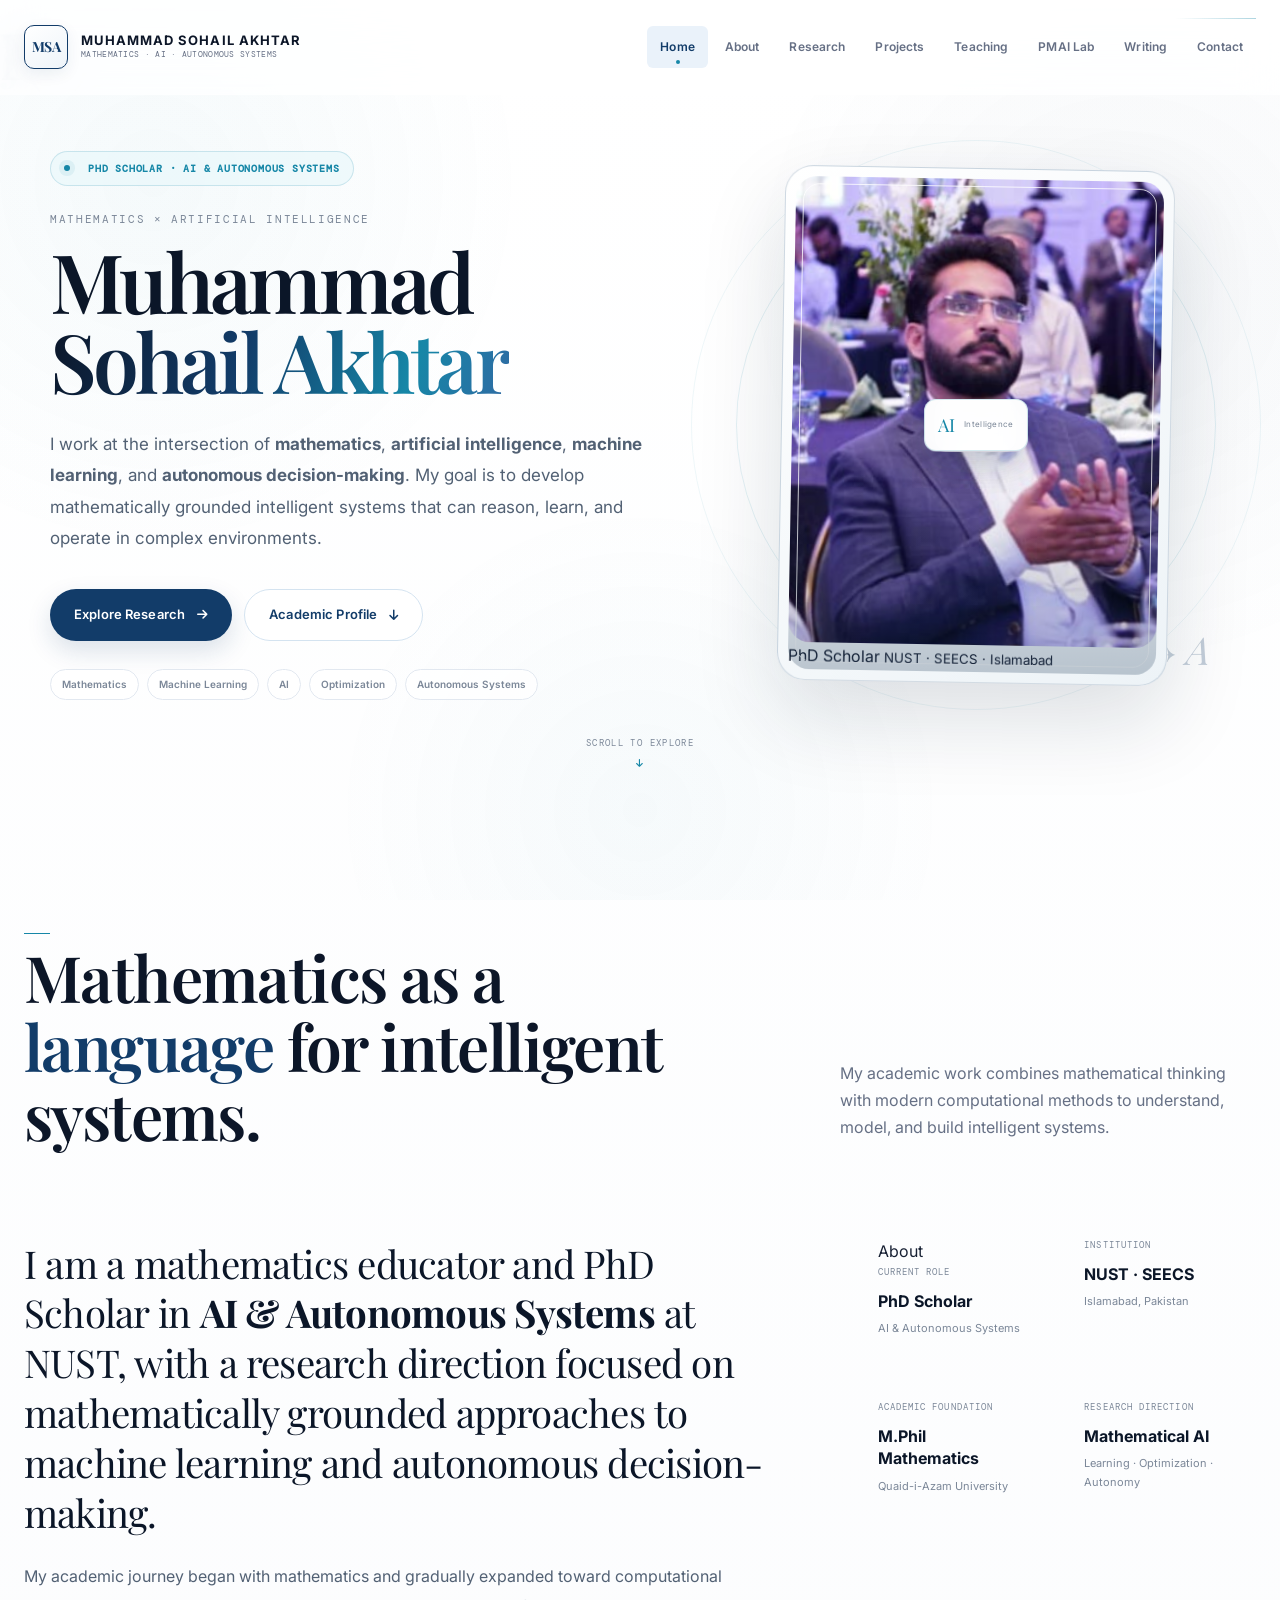
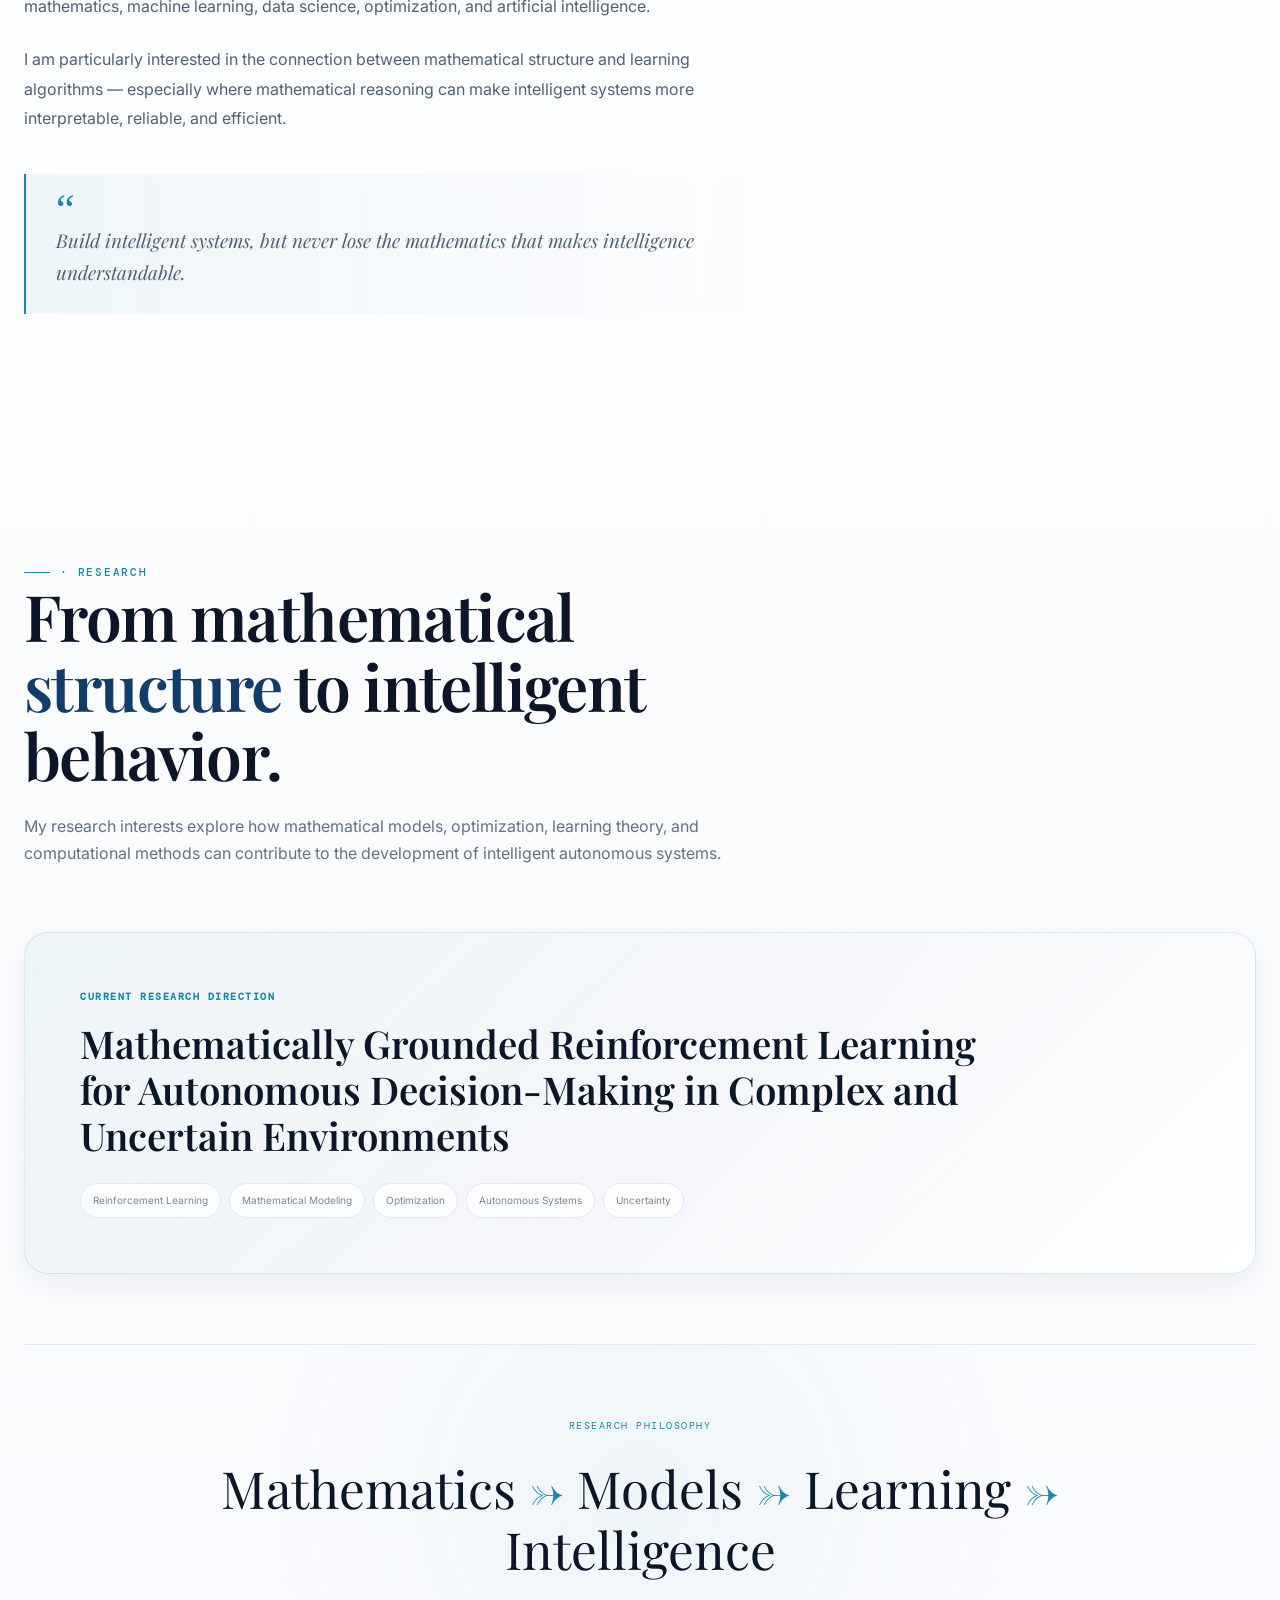
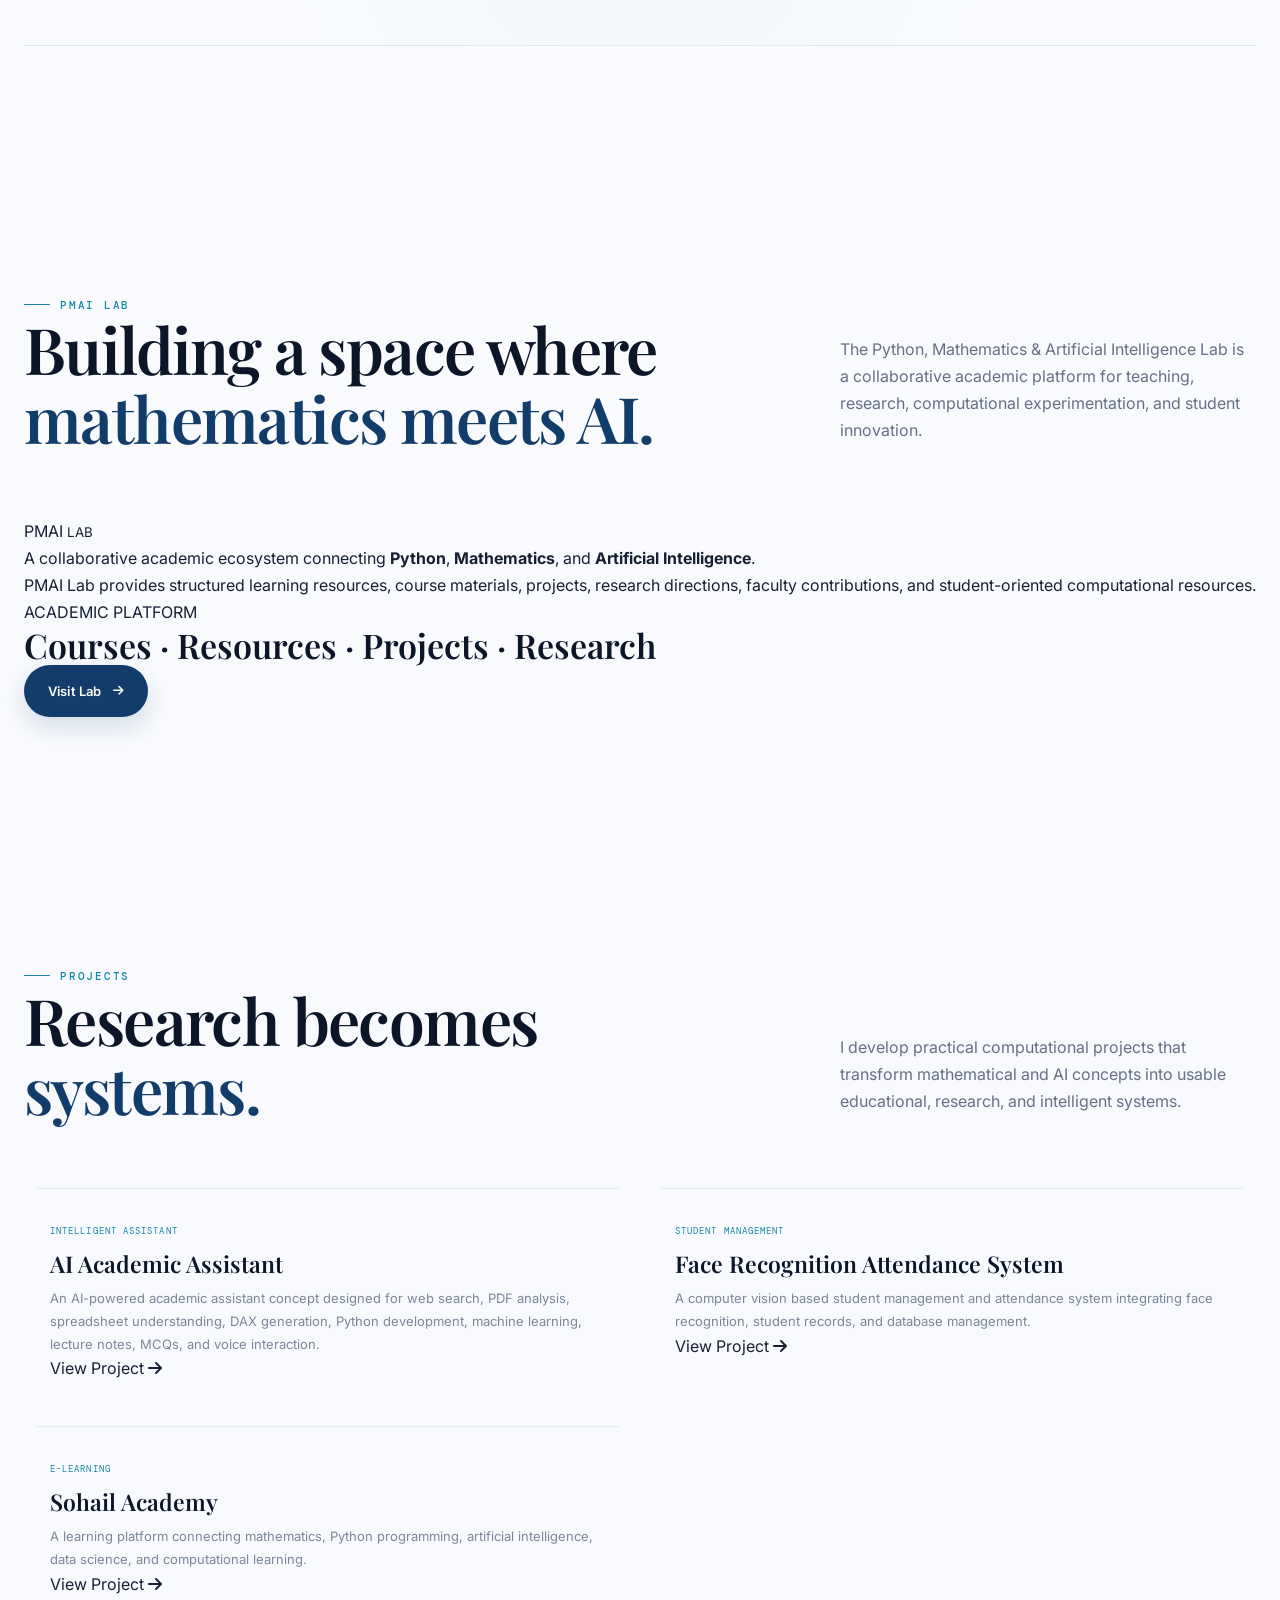
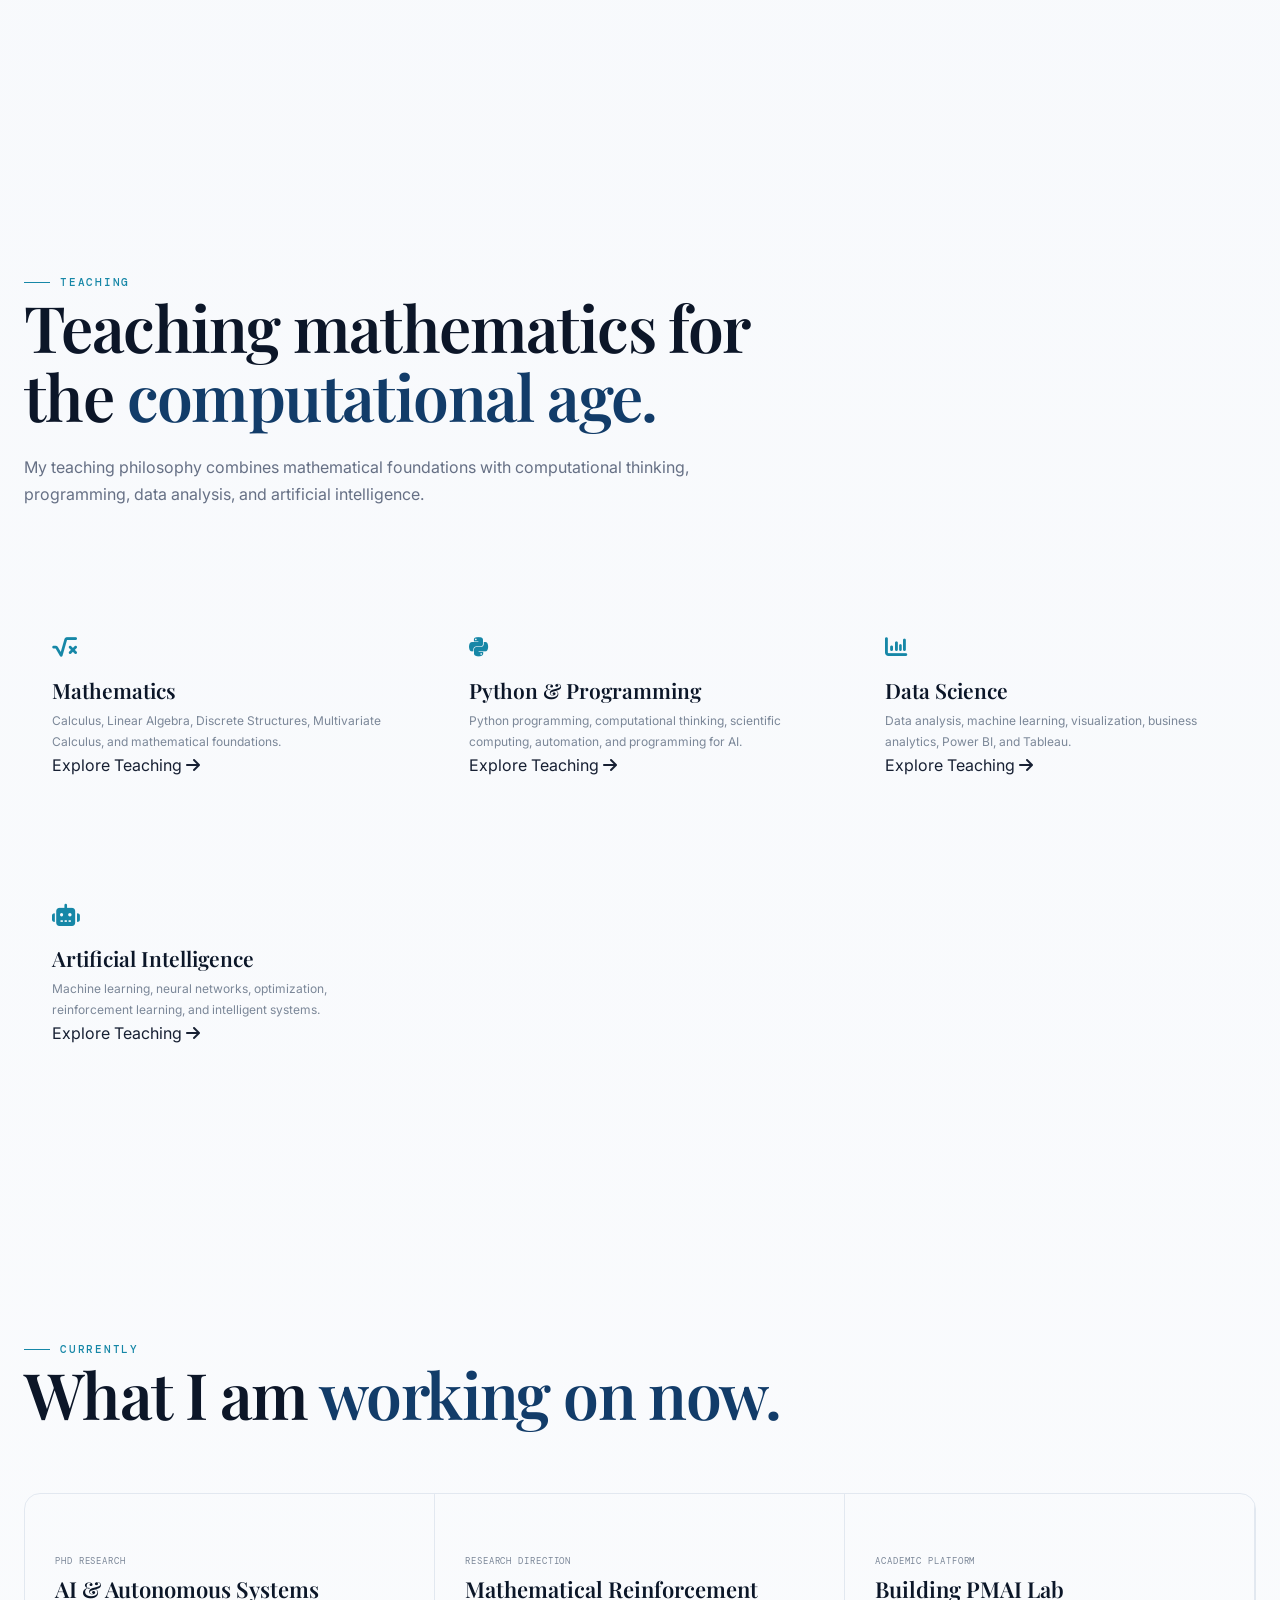
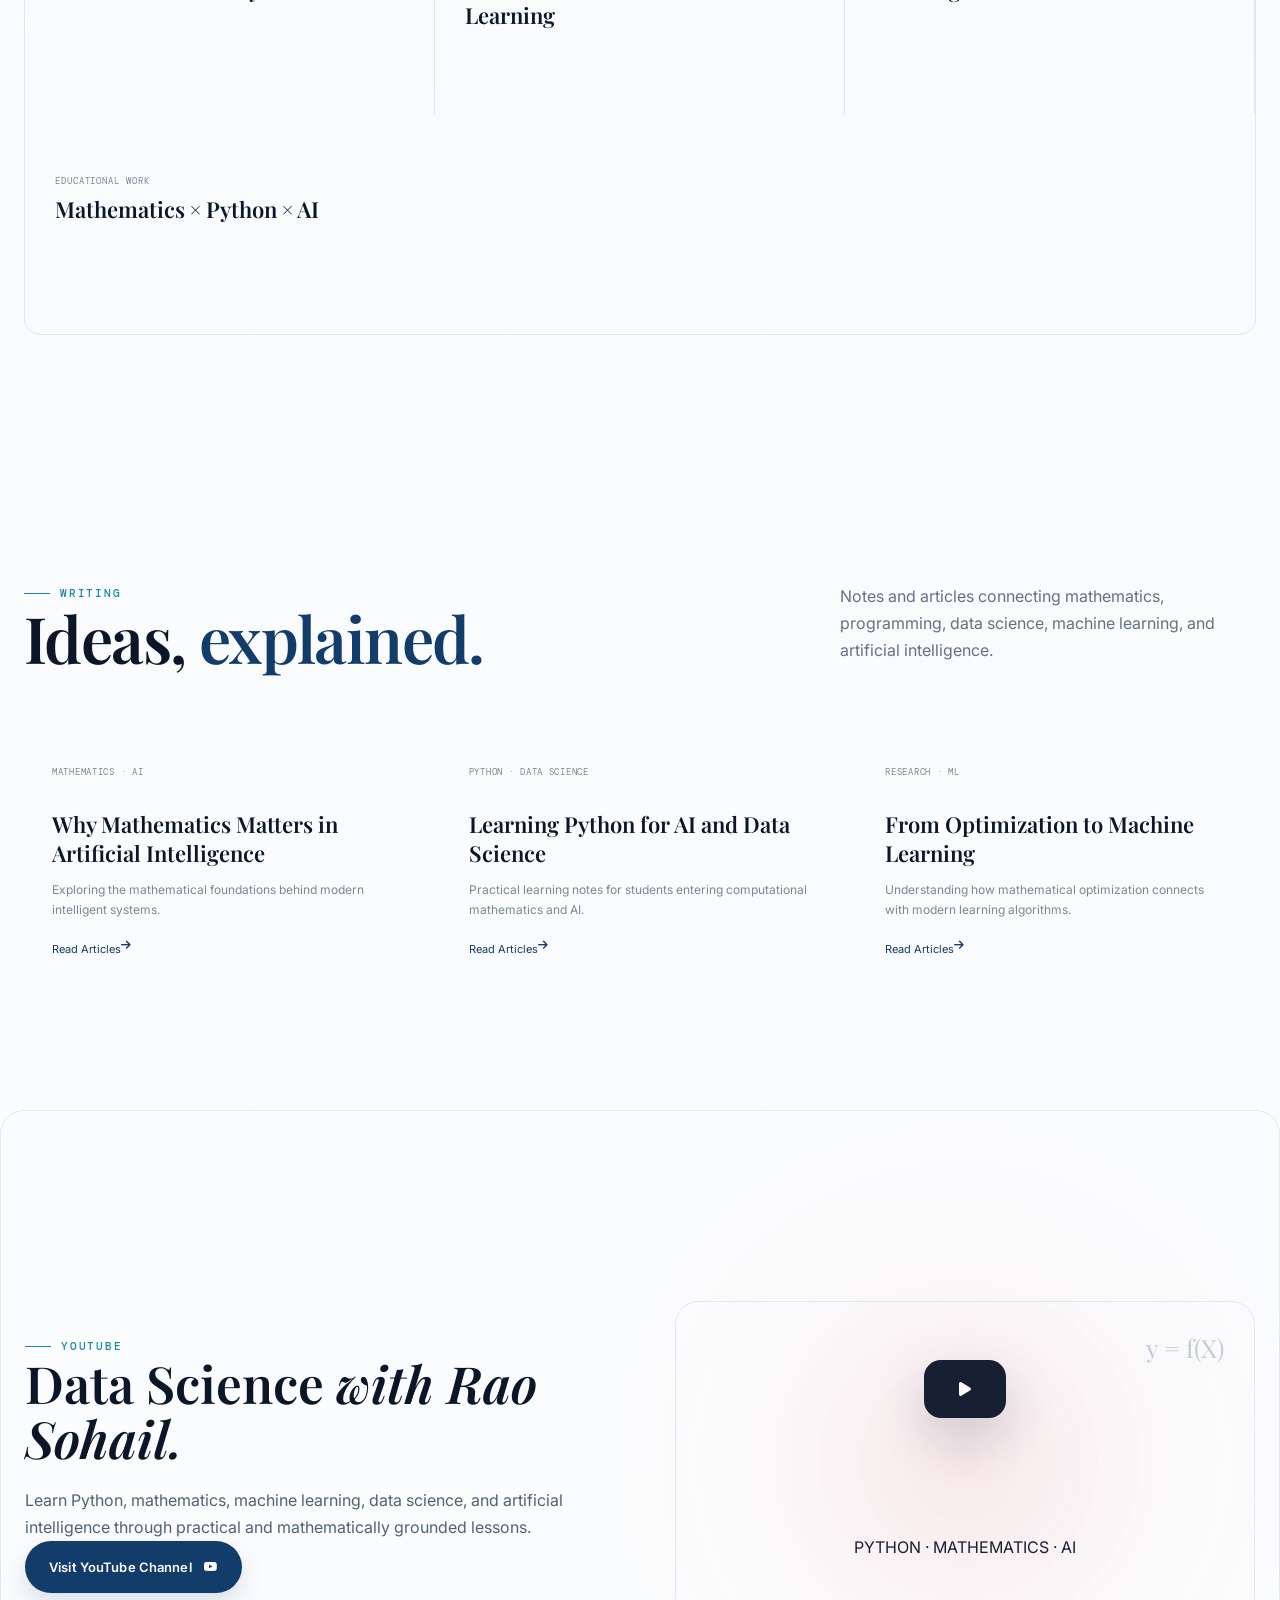
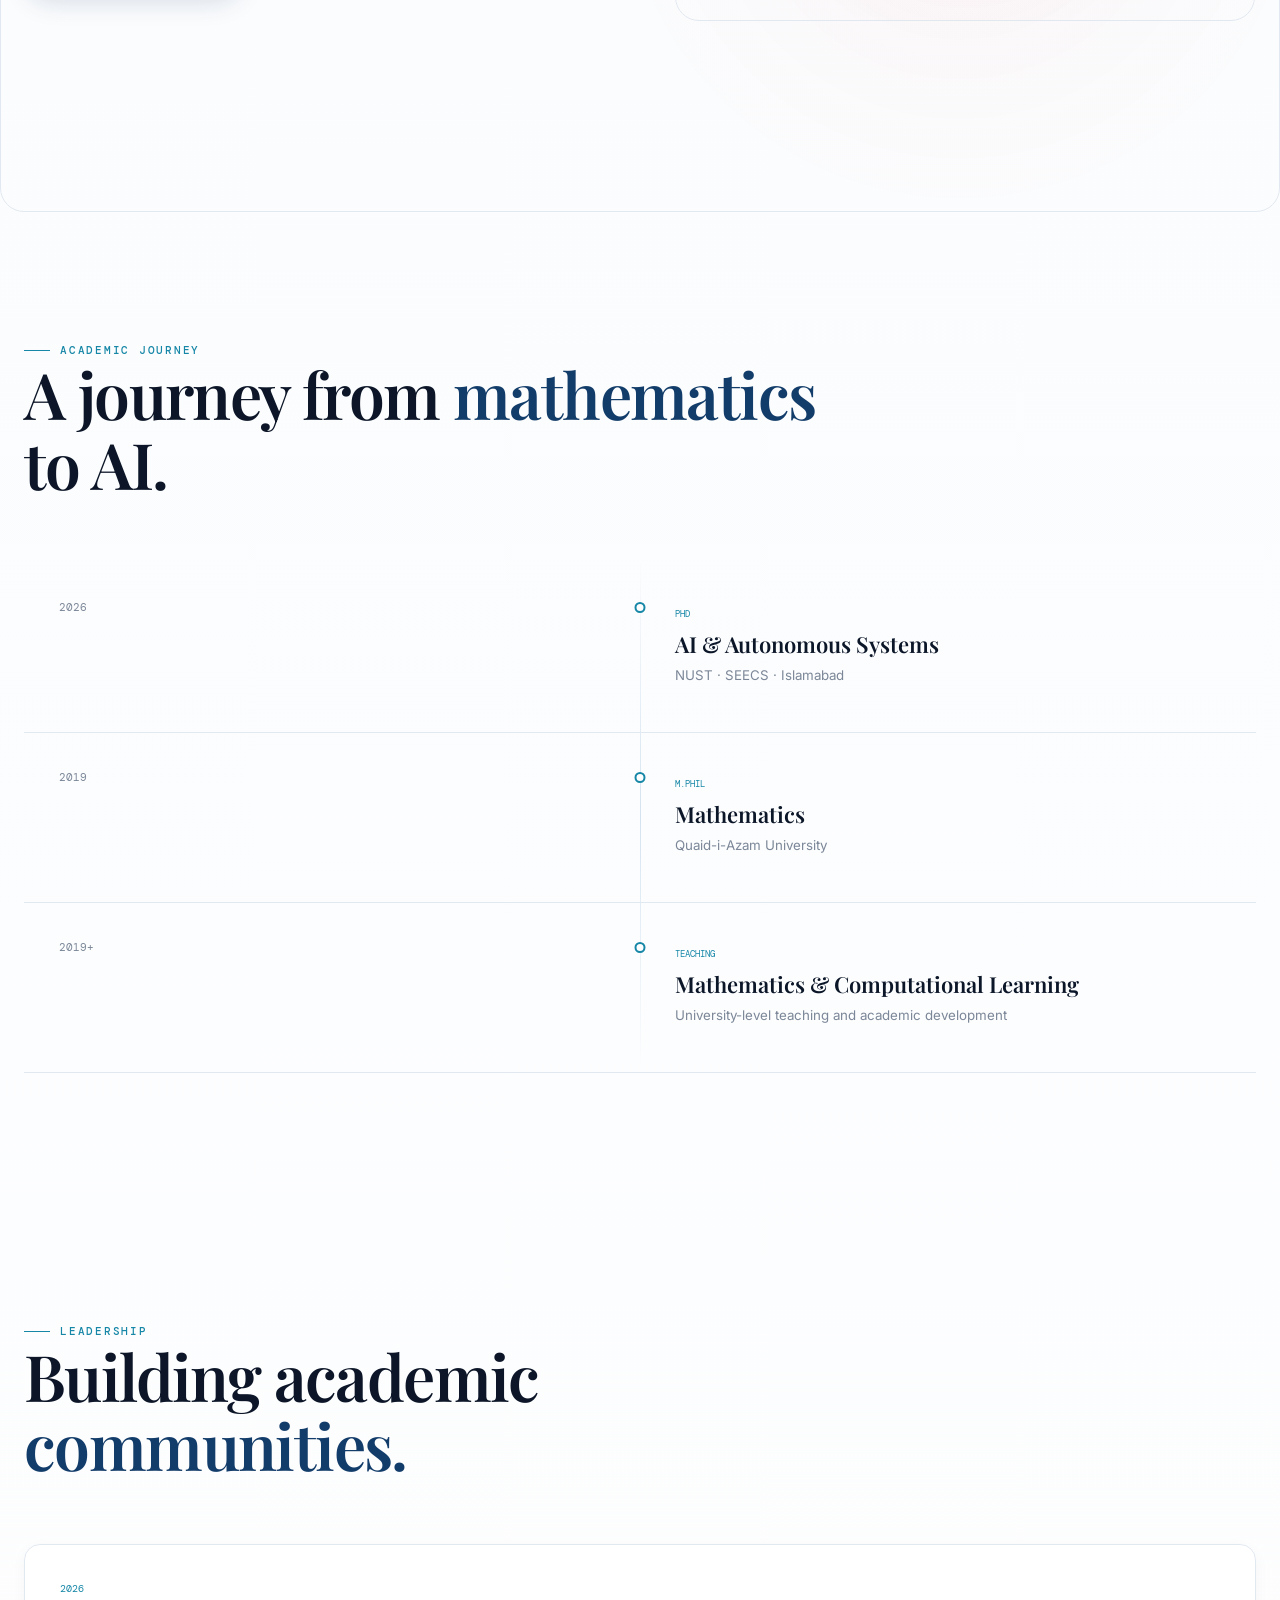
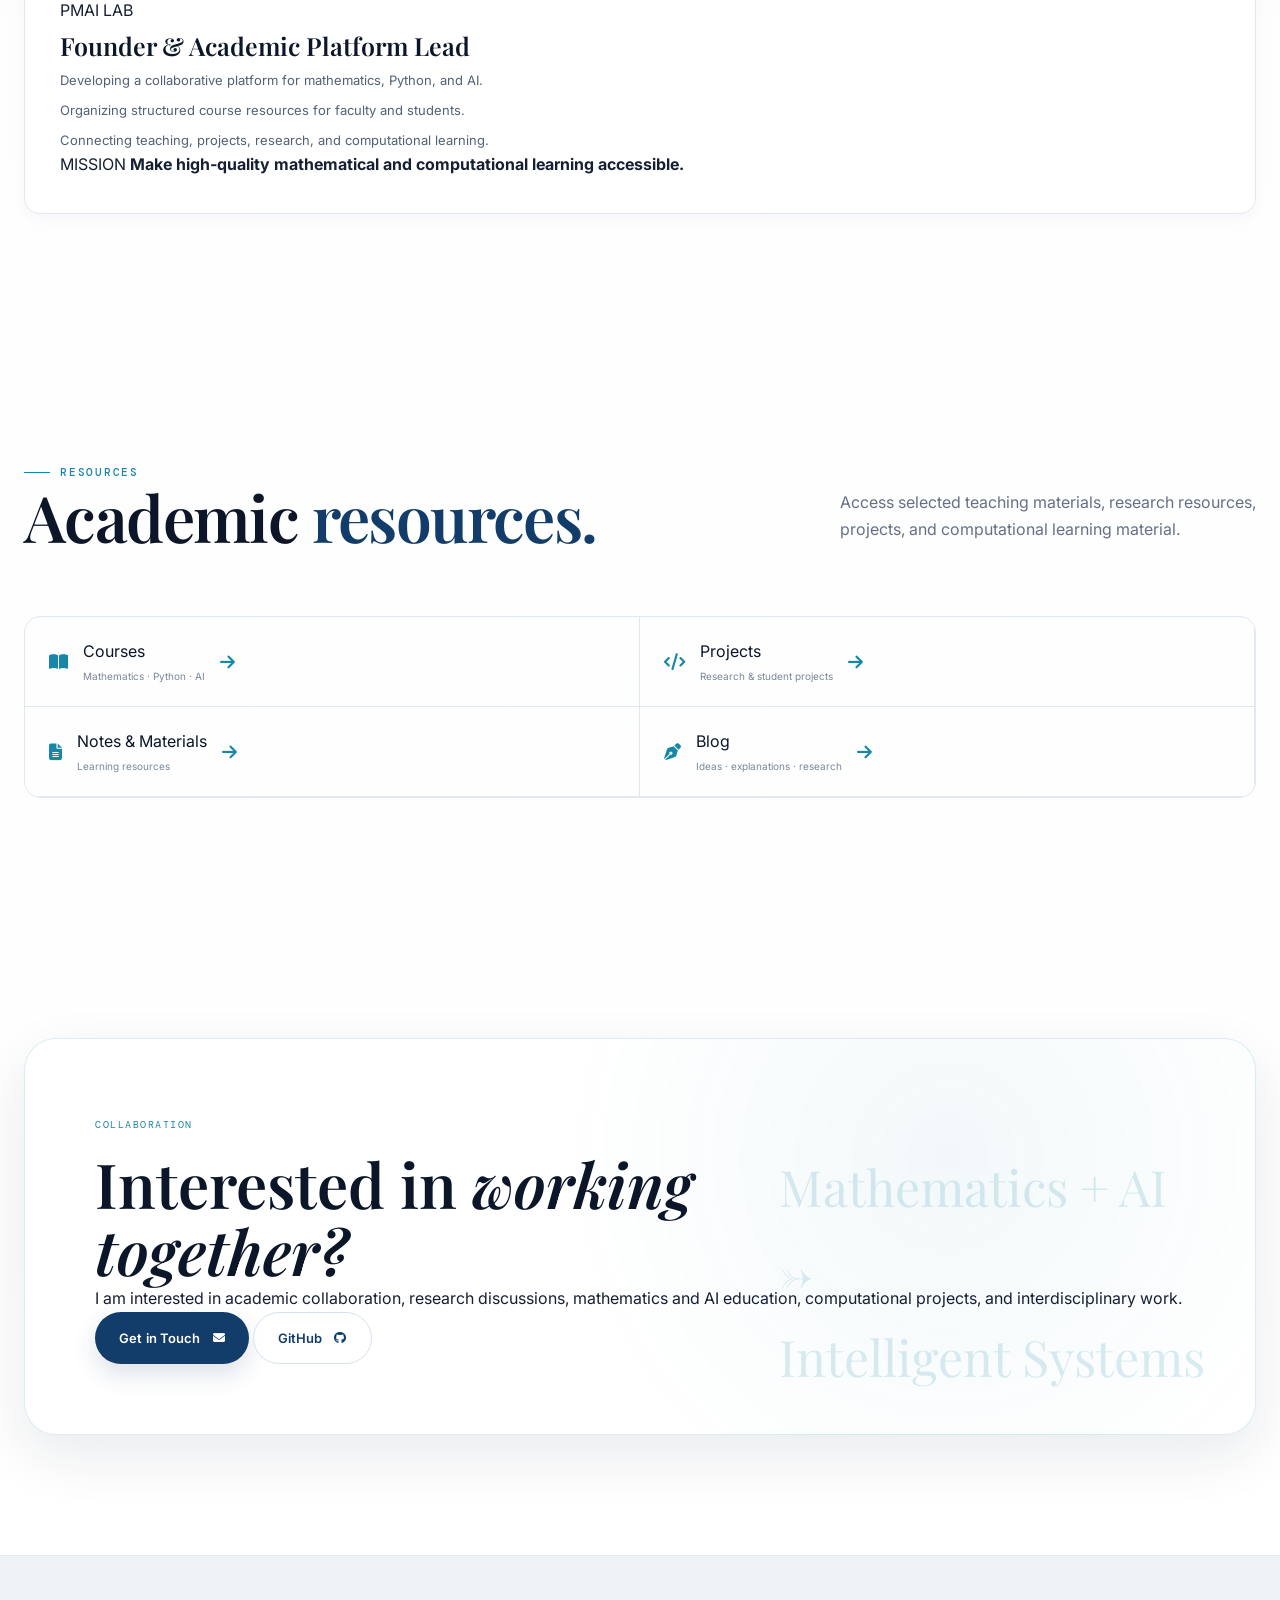
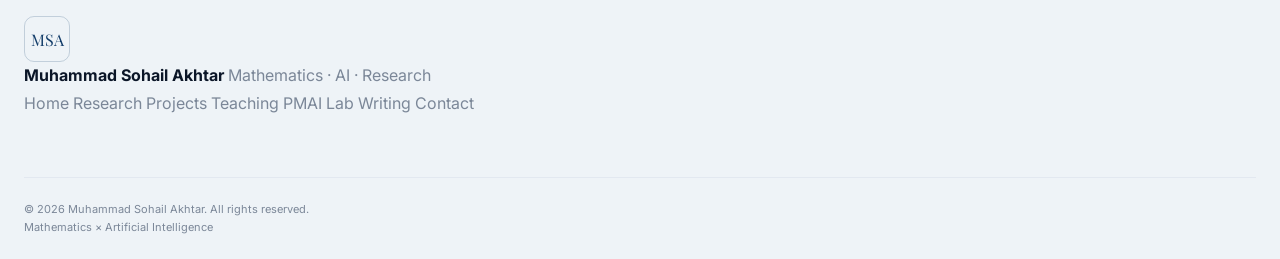
==== commit dfa767cd: "Fix HTML formatting for Visit Lab link" ====
--- a/index.html
+++ b/index.html
@@ -977,7 +977,7 @@
                 href="pmai-lab/index.html"
                 class="profile-btn profile-btn-primary"
             
-
+             >
                 Visit Lab
 
                 <i class="fa-solid fa-arrow-right"></i>
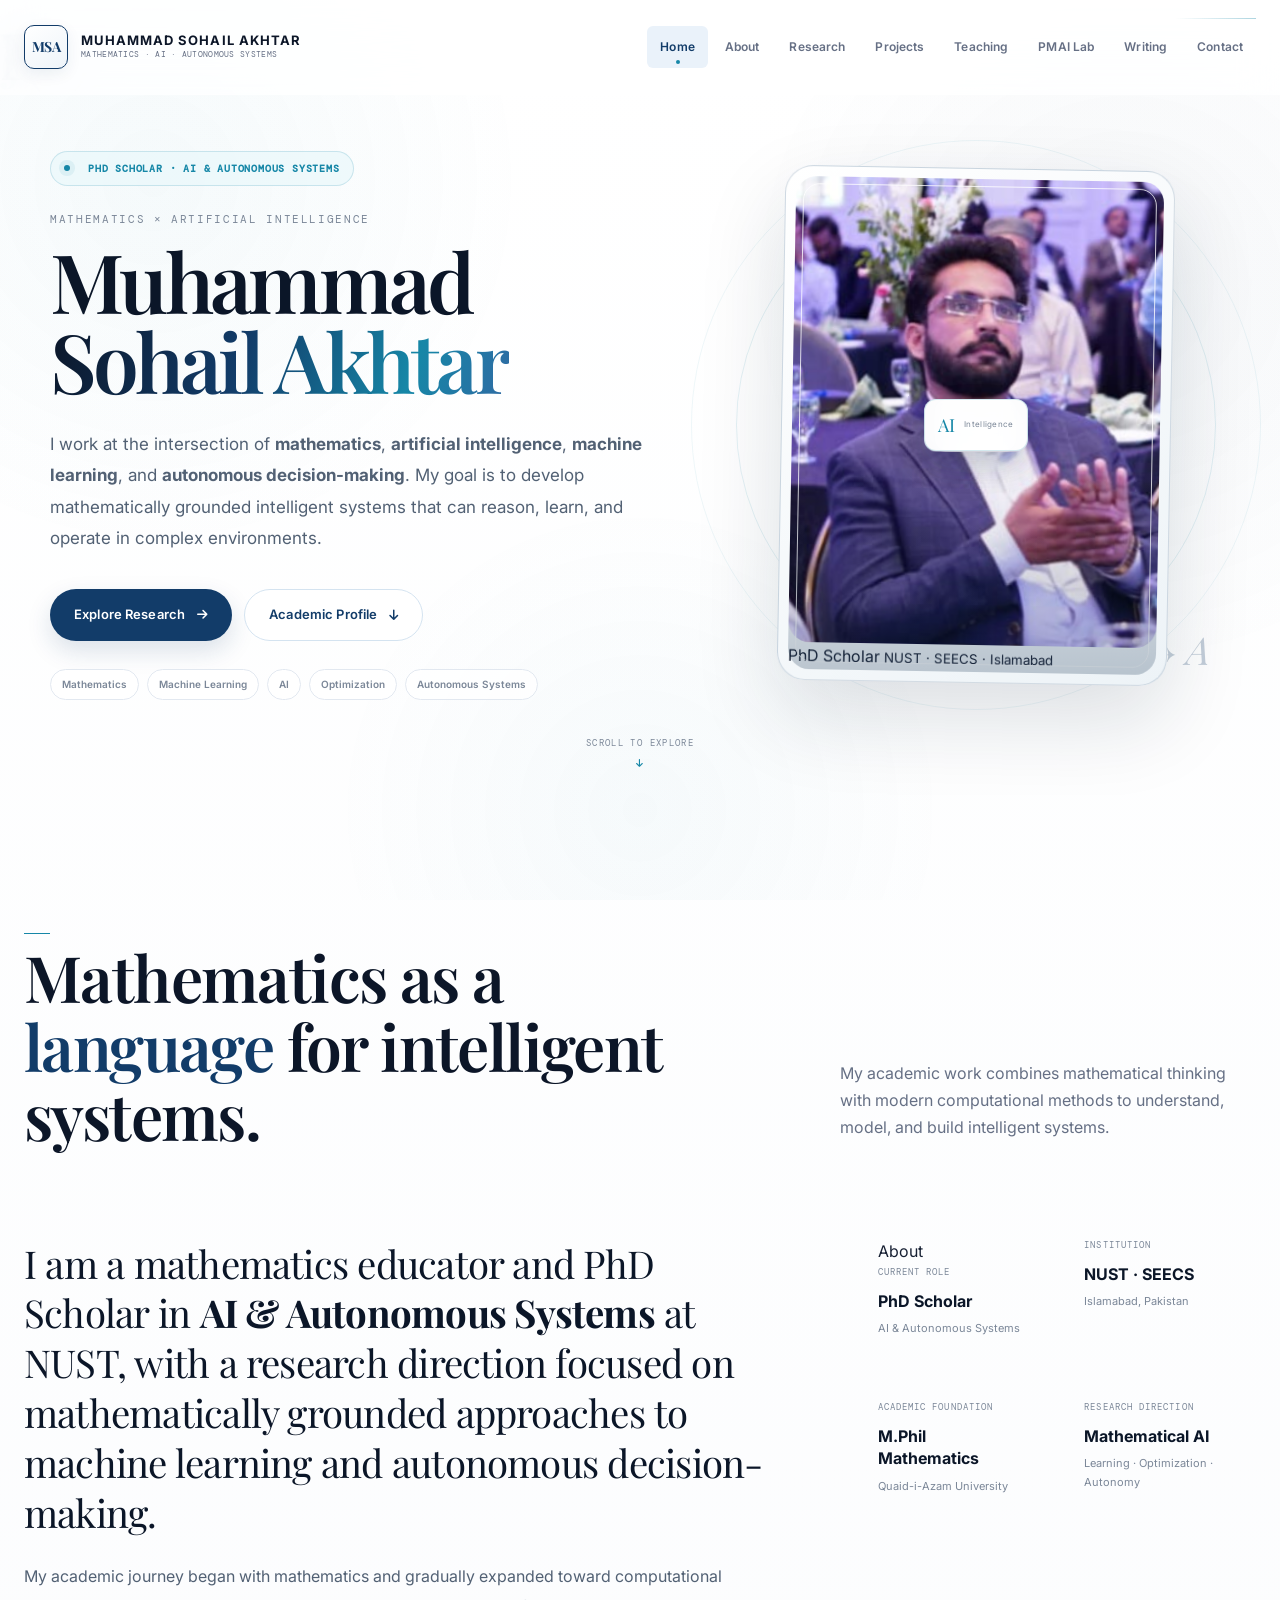
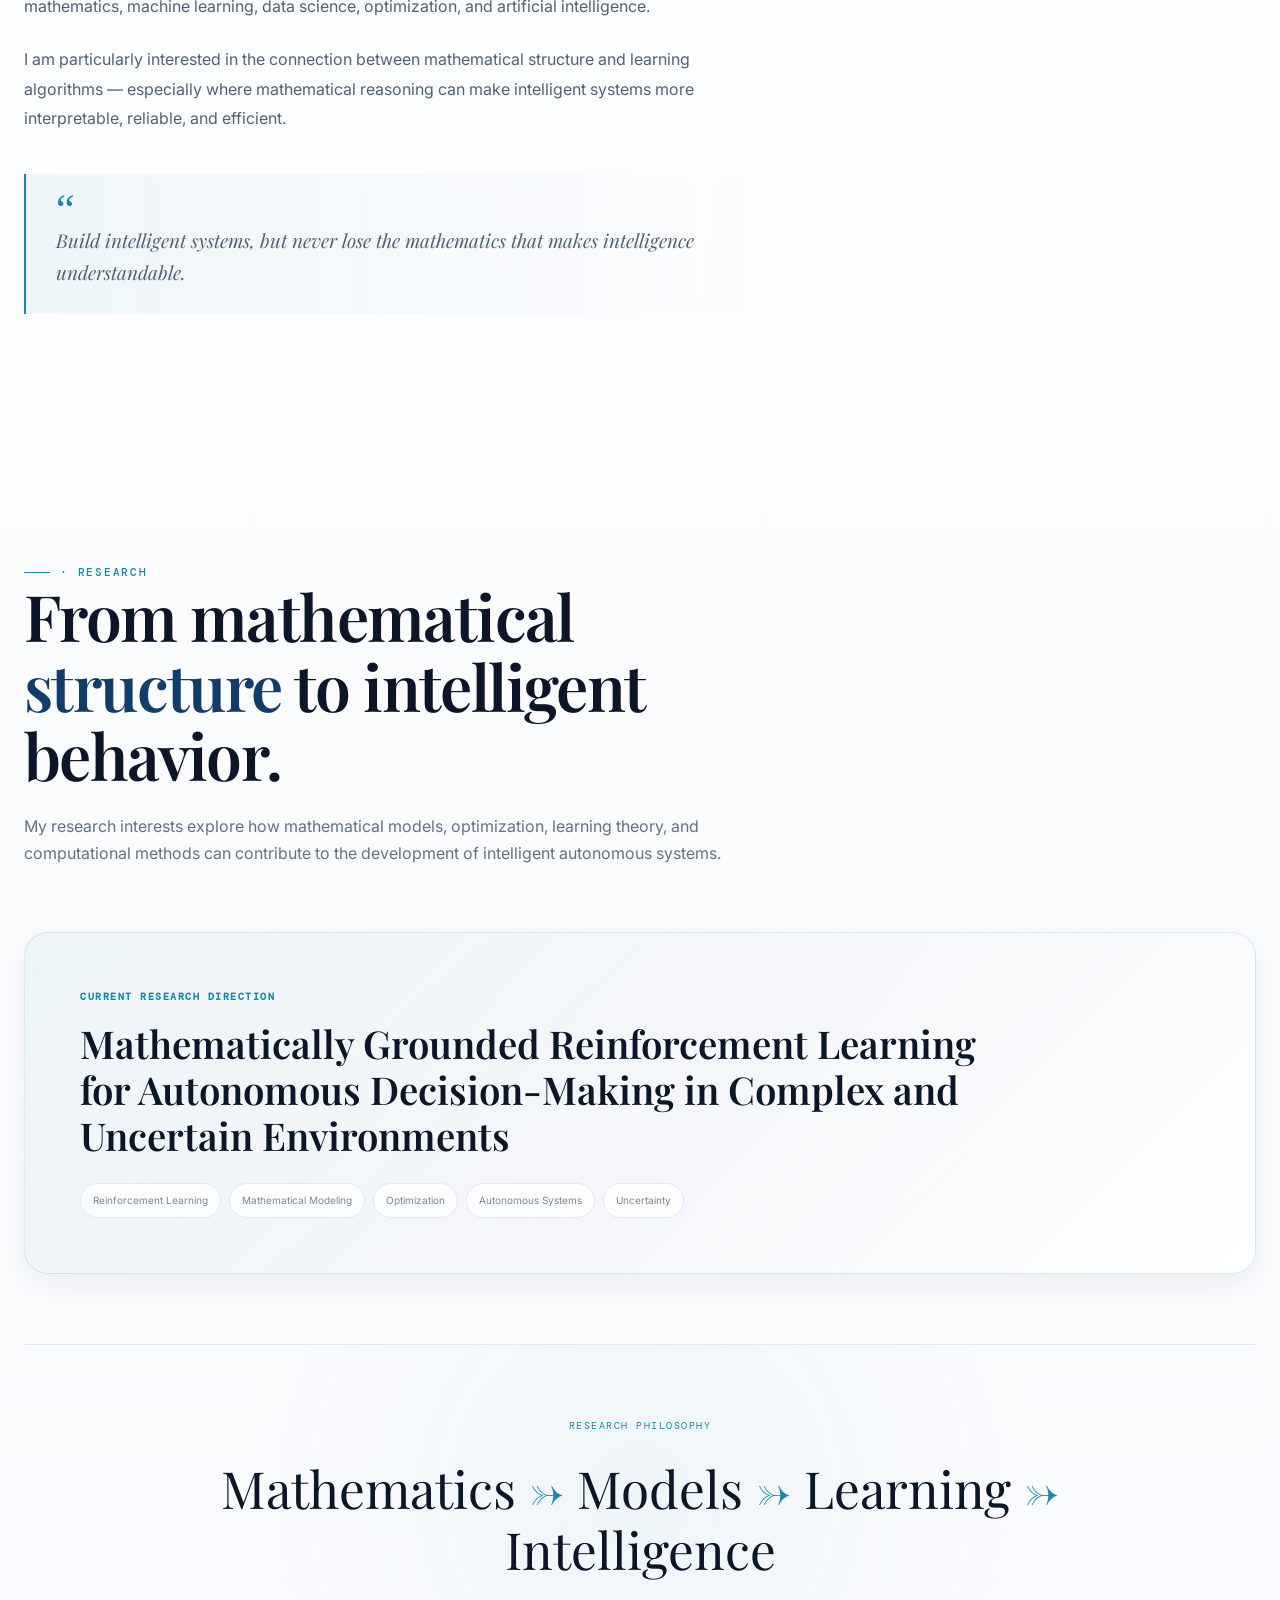
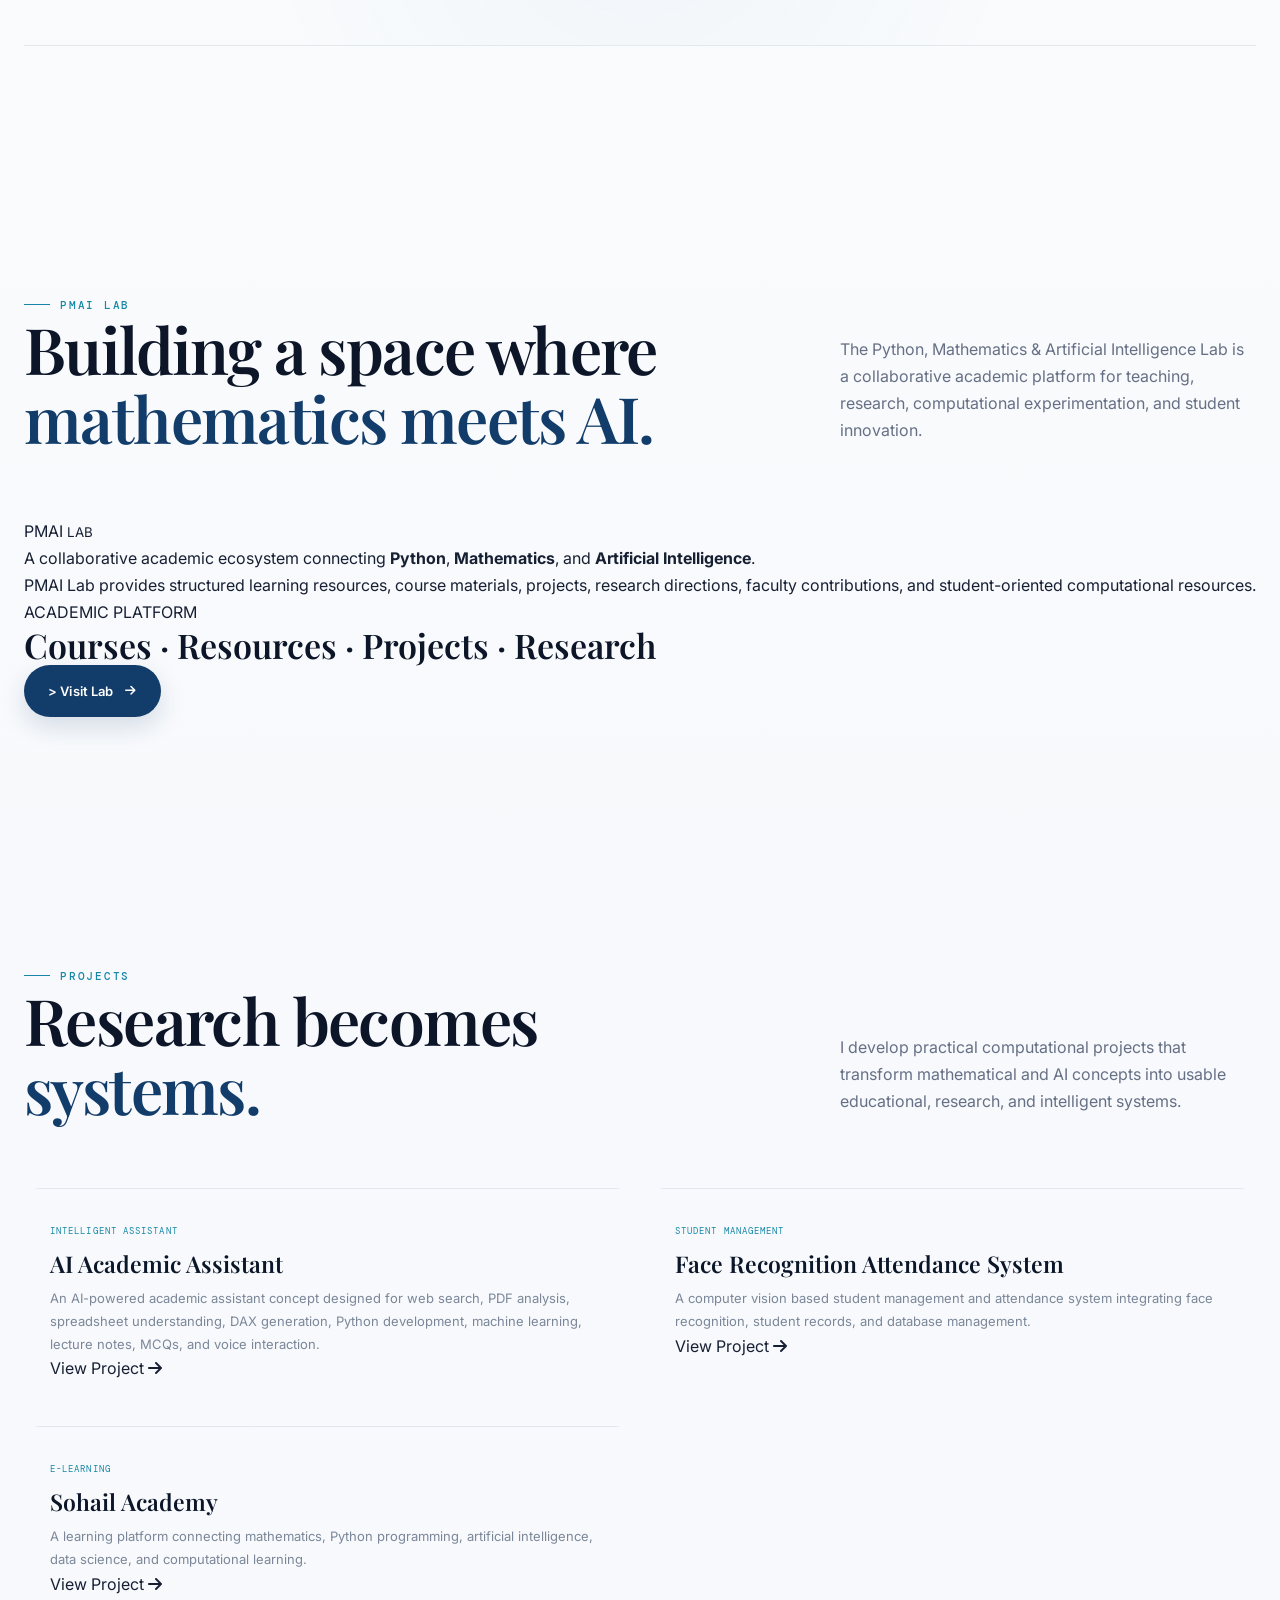
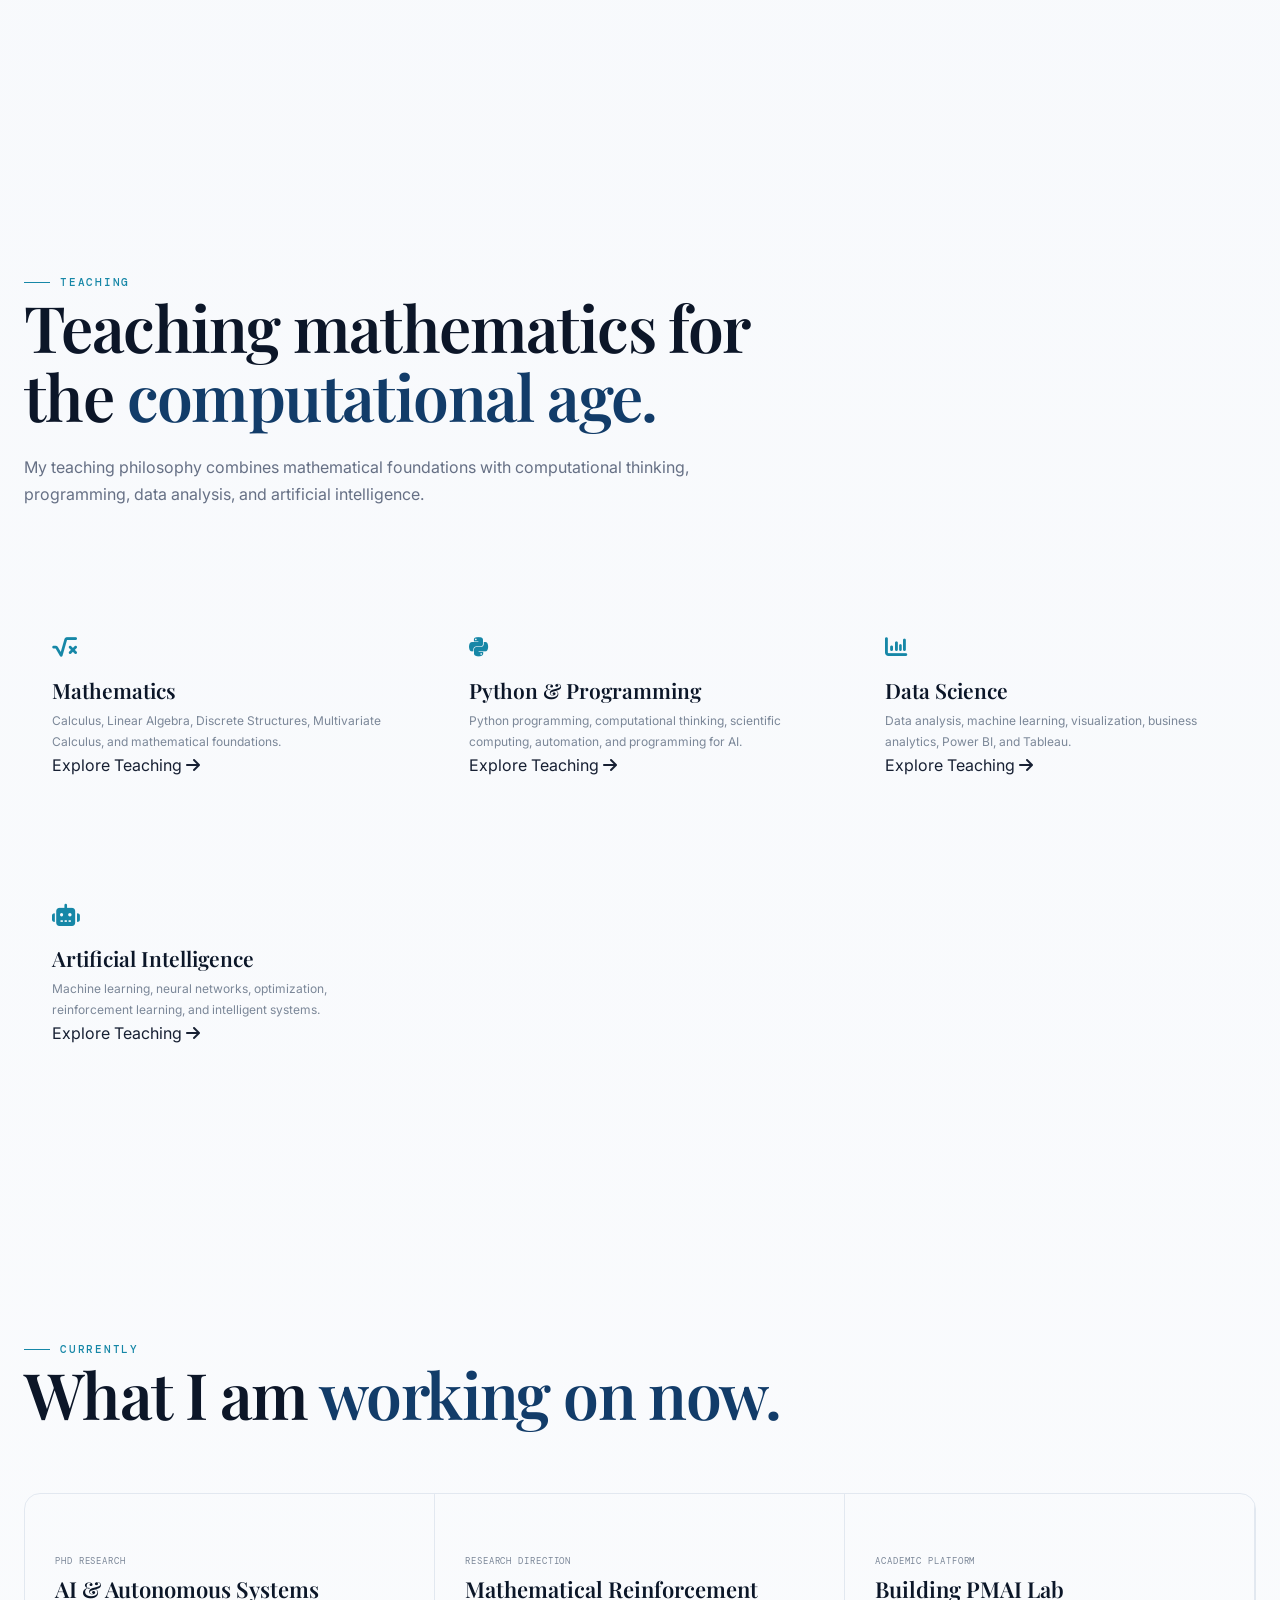
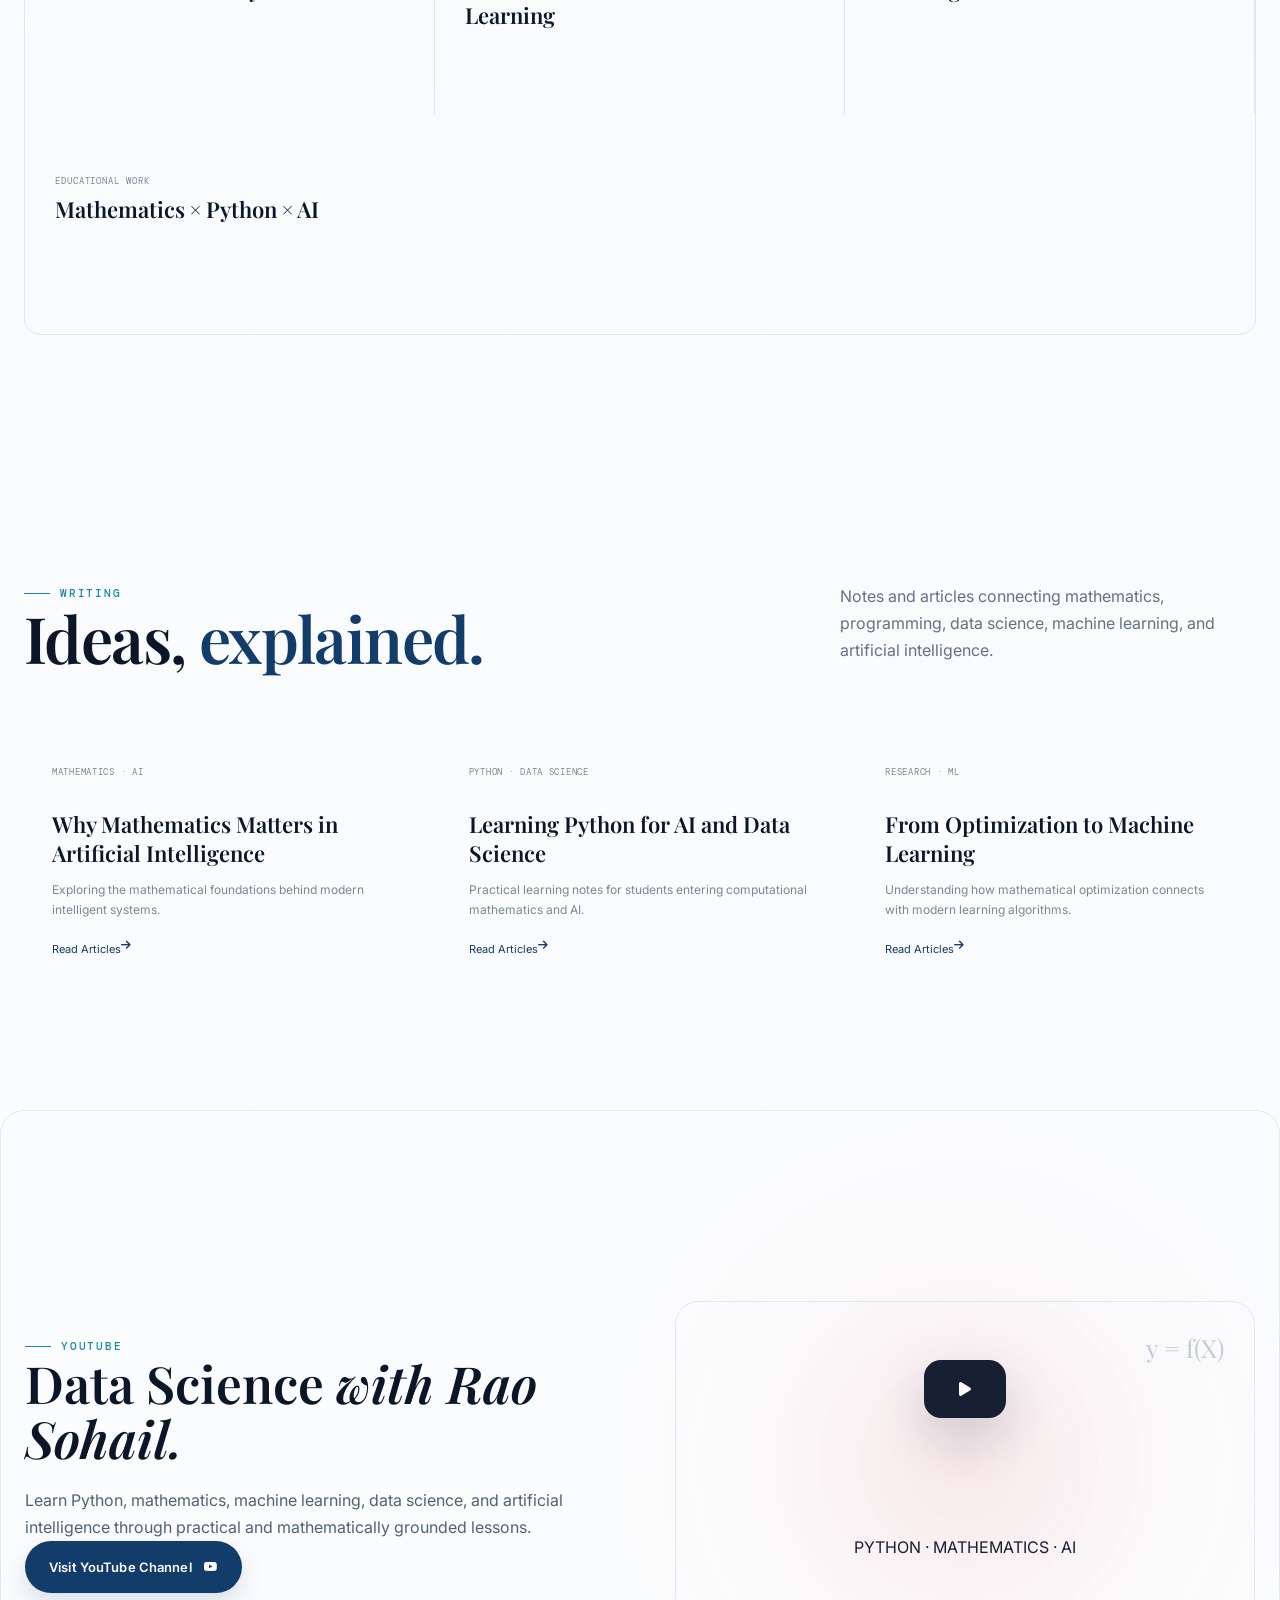
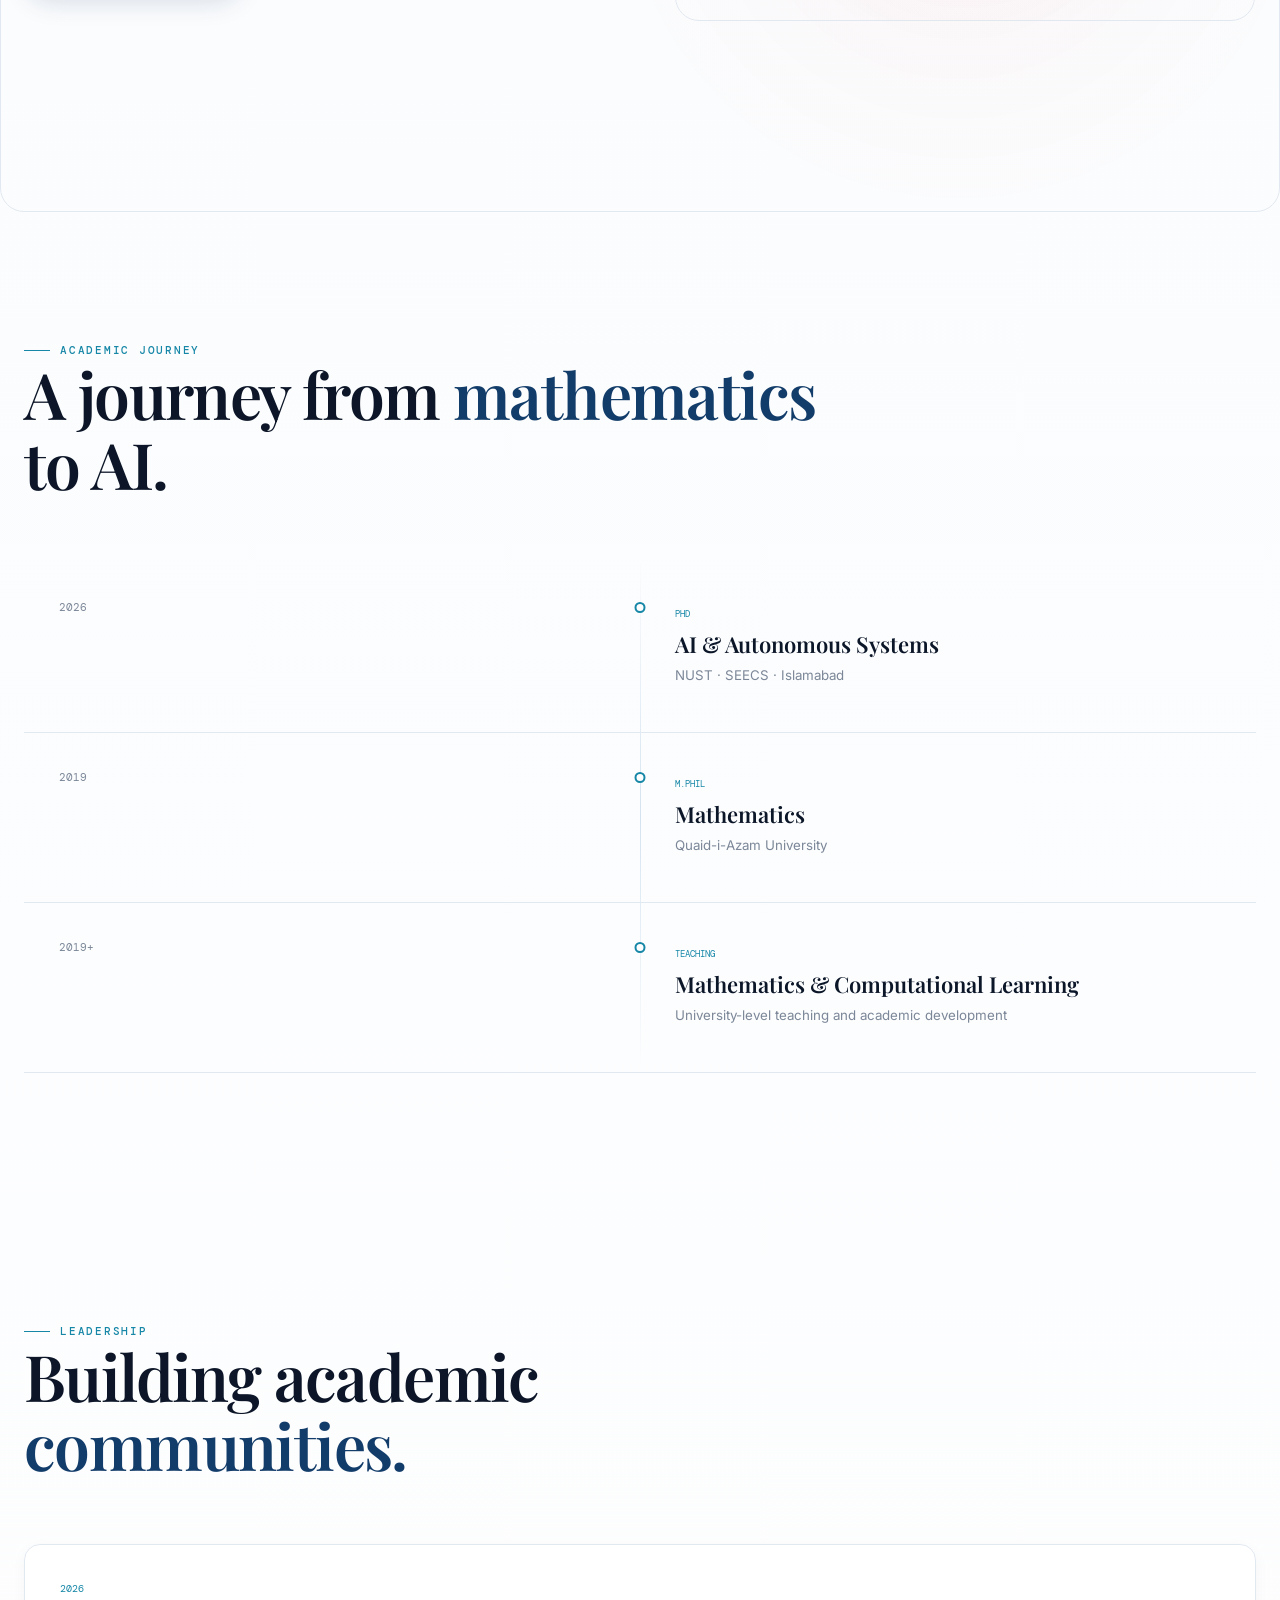
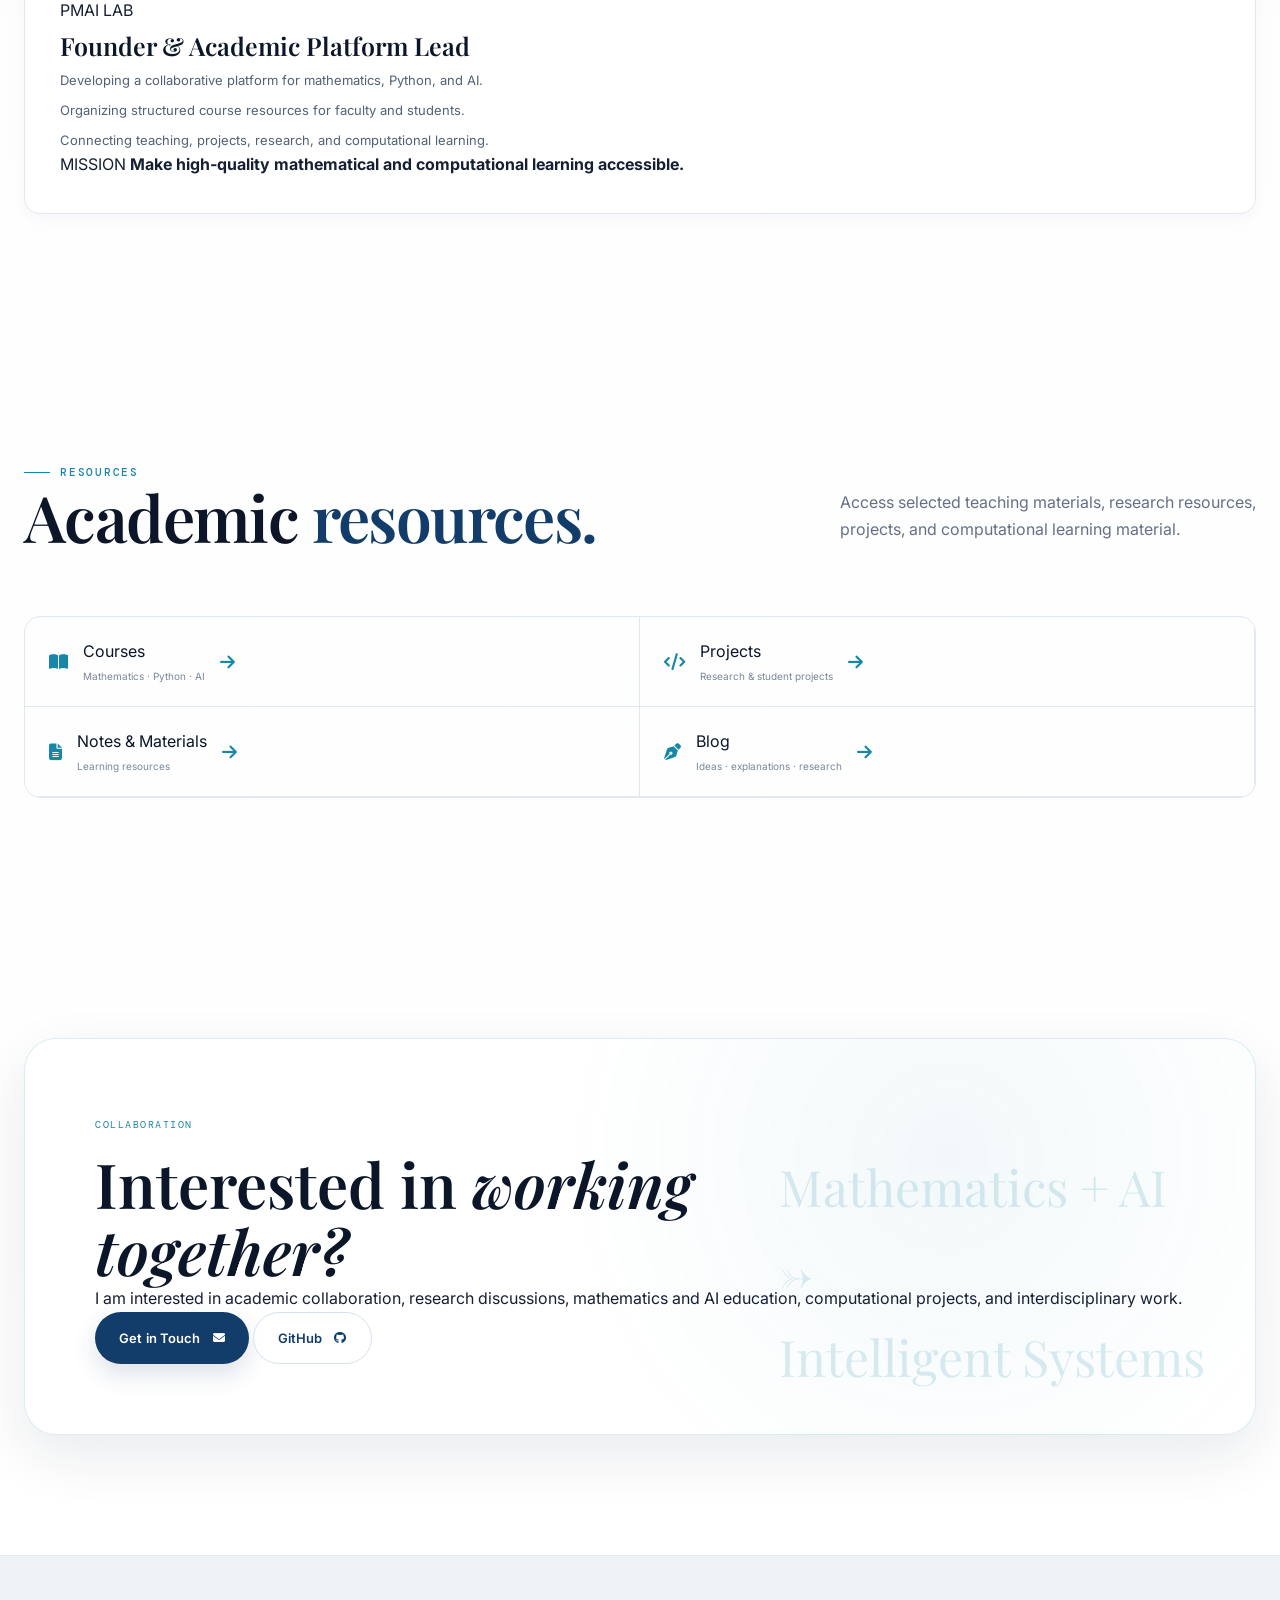
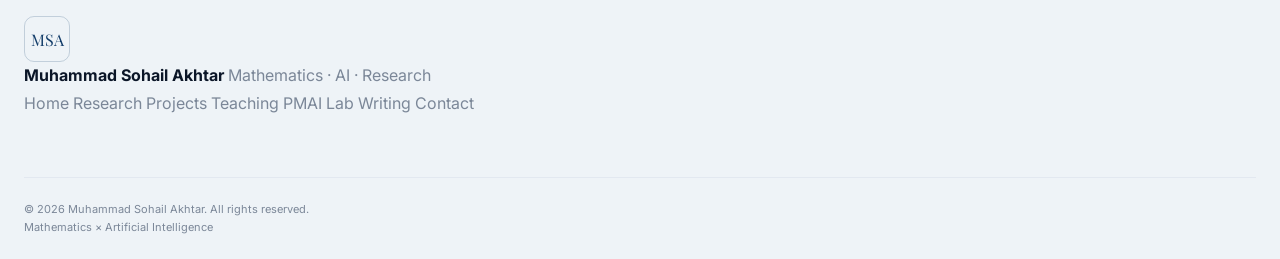
==== commit 0d9bc5e0: "Update link to Python Mathematics AI Lab" ====
--- a/index.html
+++ b/index.html
@@ -974,8 +974,10 @@
             </div>
 
             <a
-                href="pmai-lab/index.html"
+                href="https://python-mathematics-ai-lab.github.io/"
                 class="profile-btn profile-btn-primary"
+                target="_blank"
+                rel="noopener noreferrer">
             
              >
                 Visit Lab
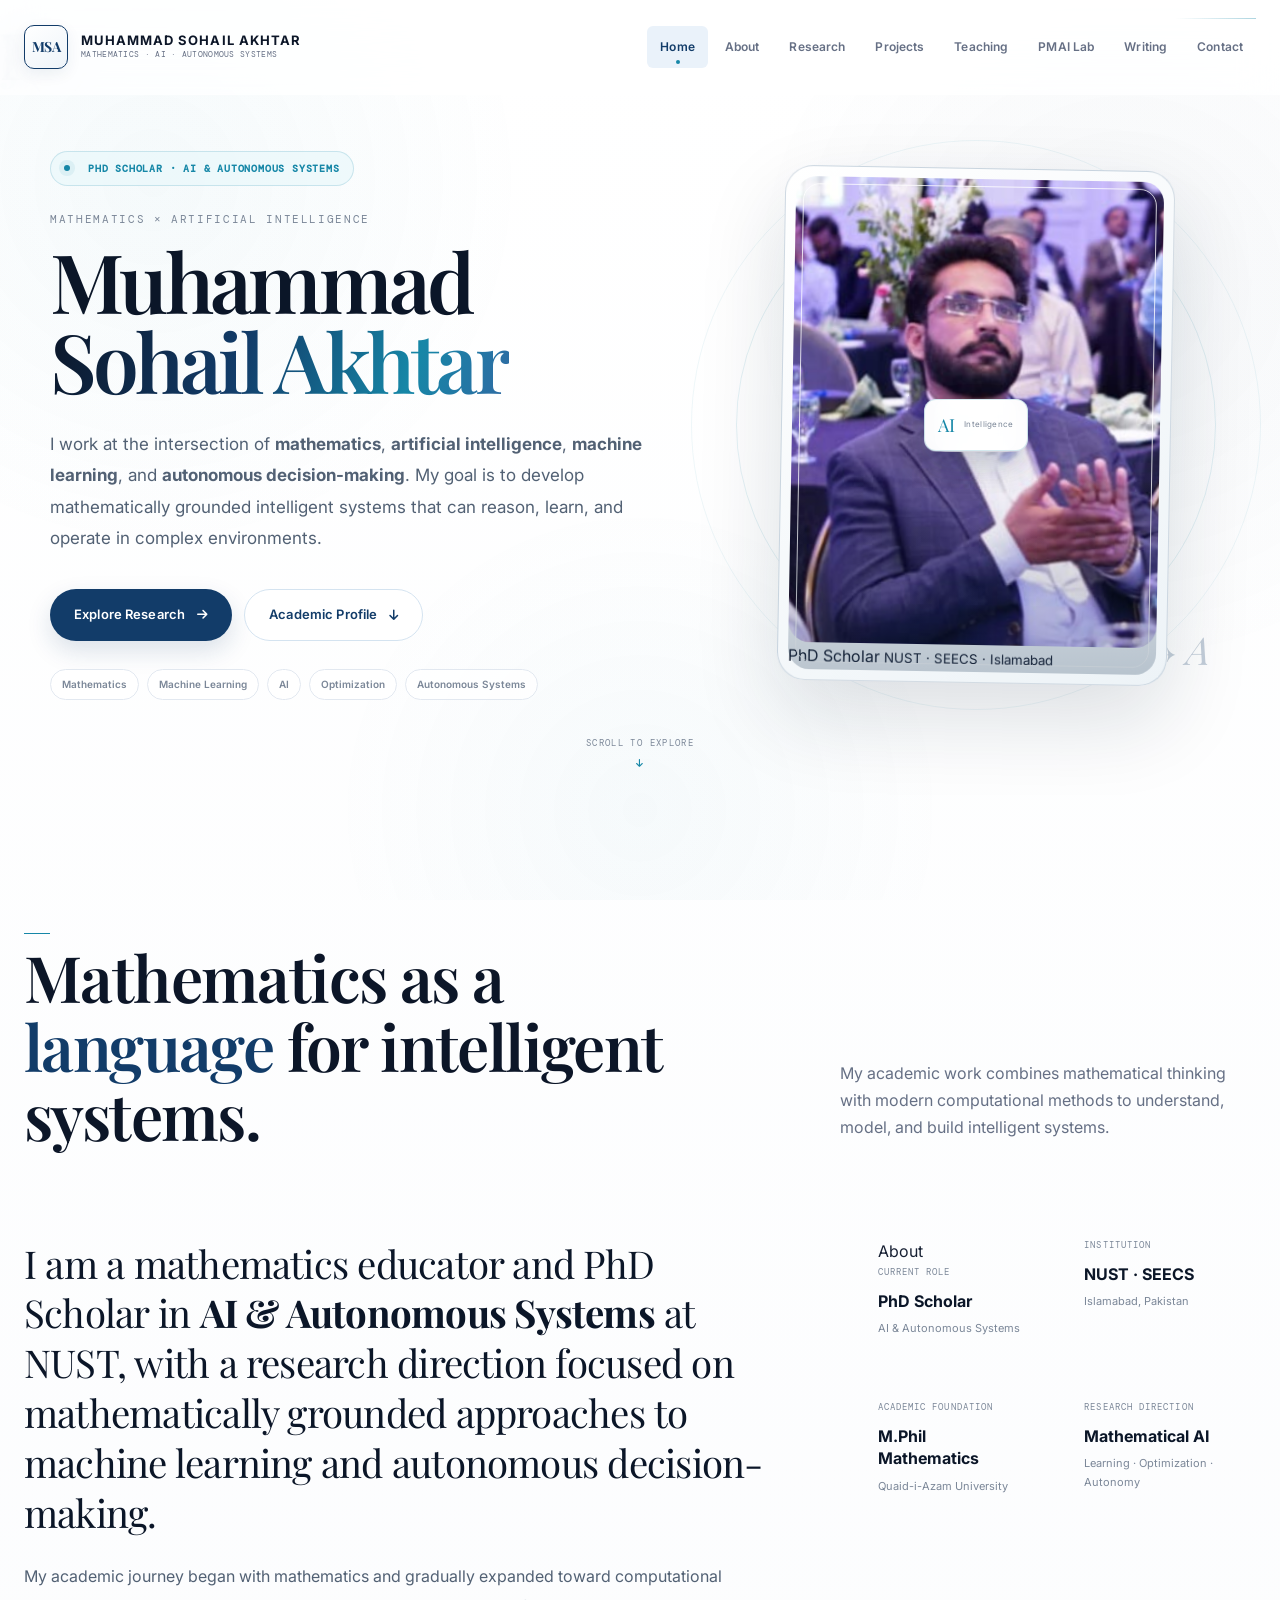
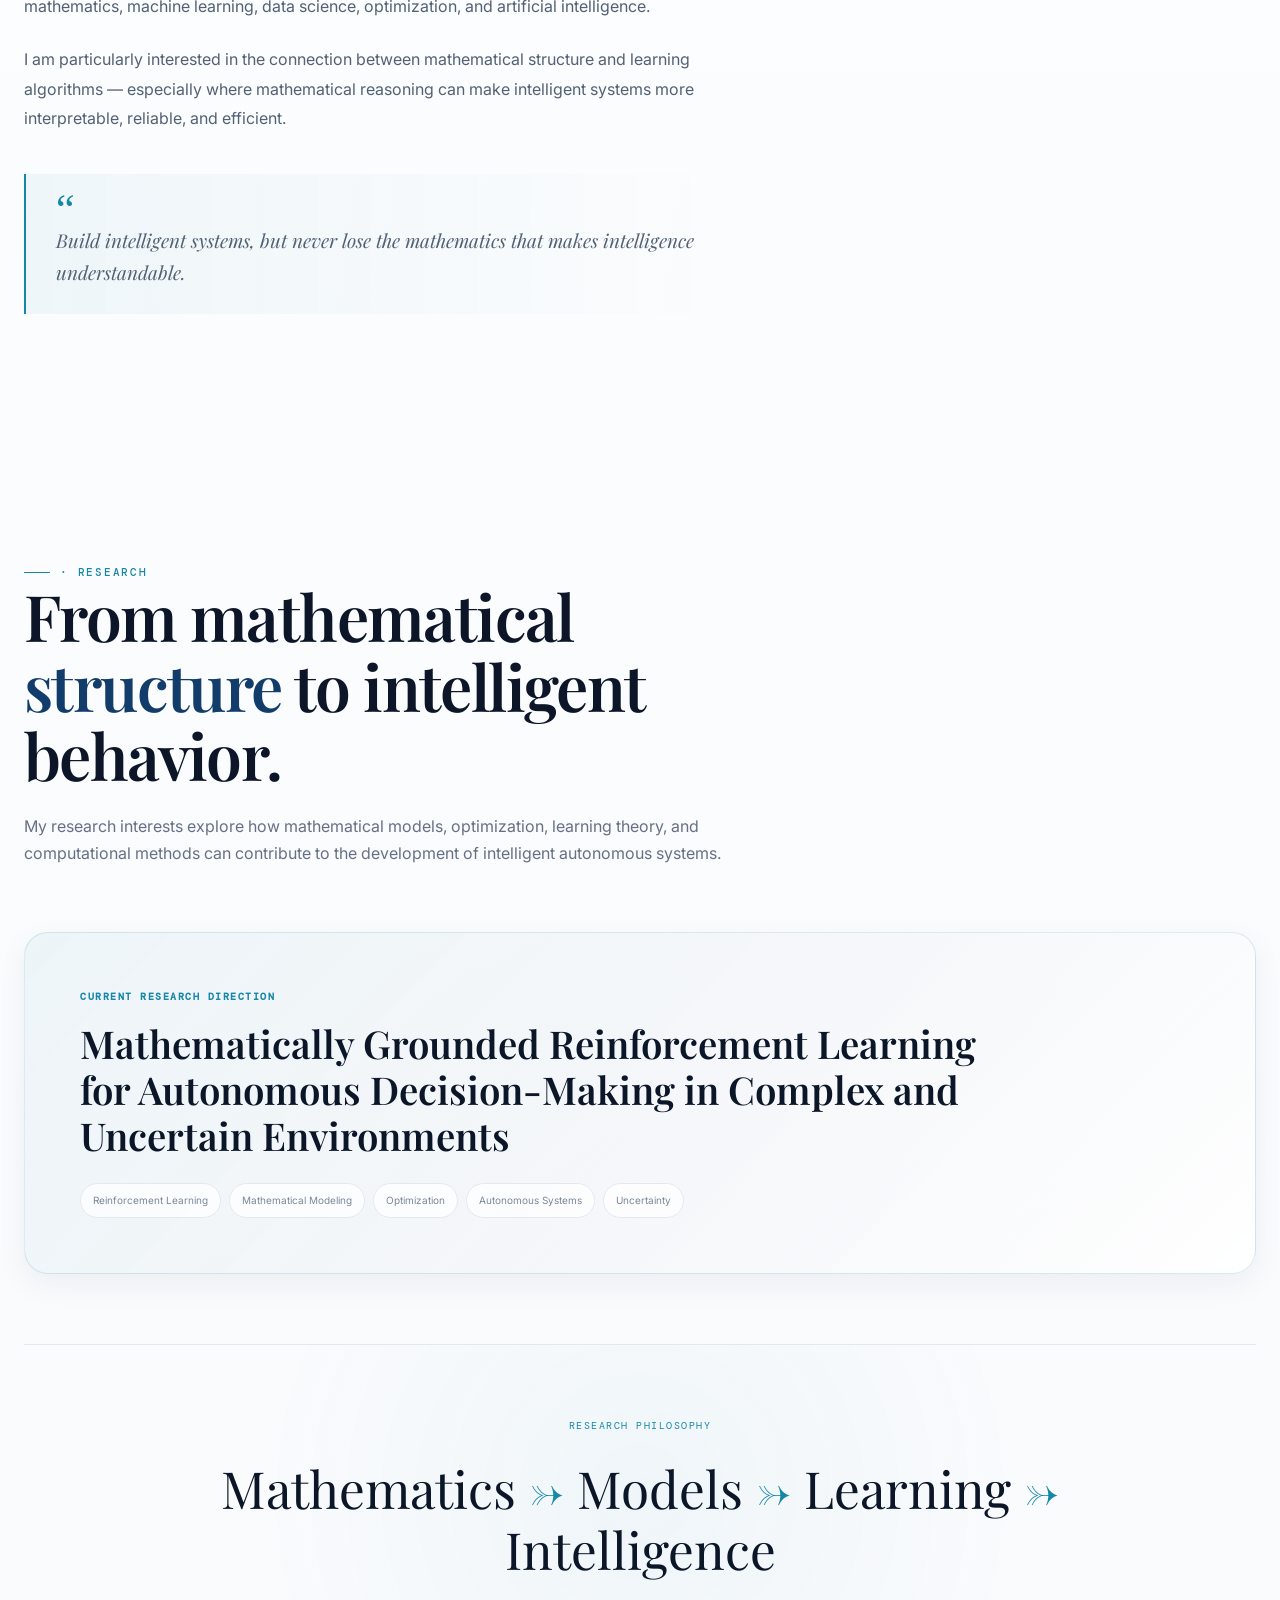
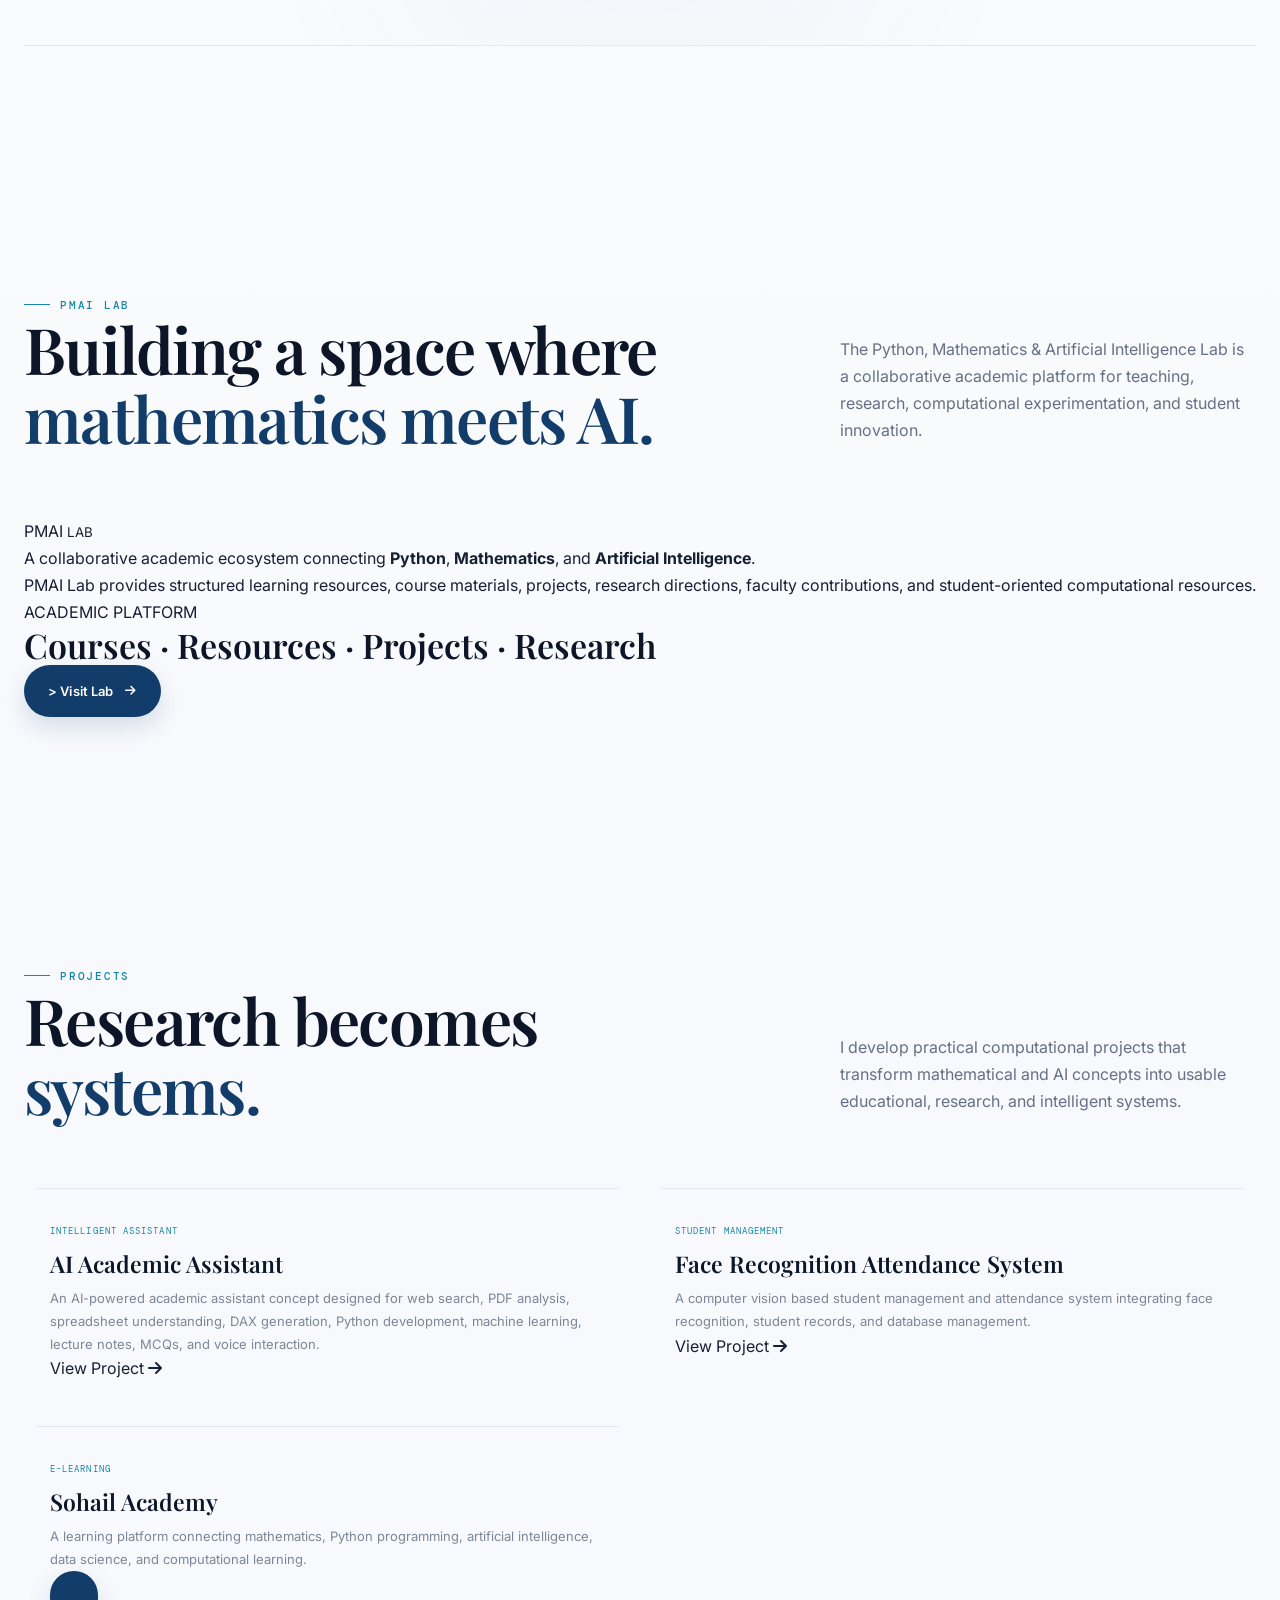
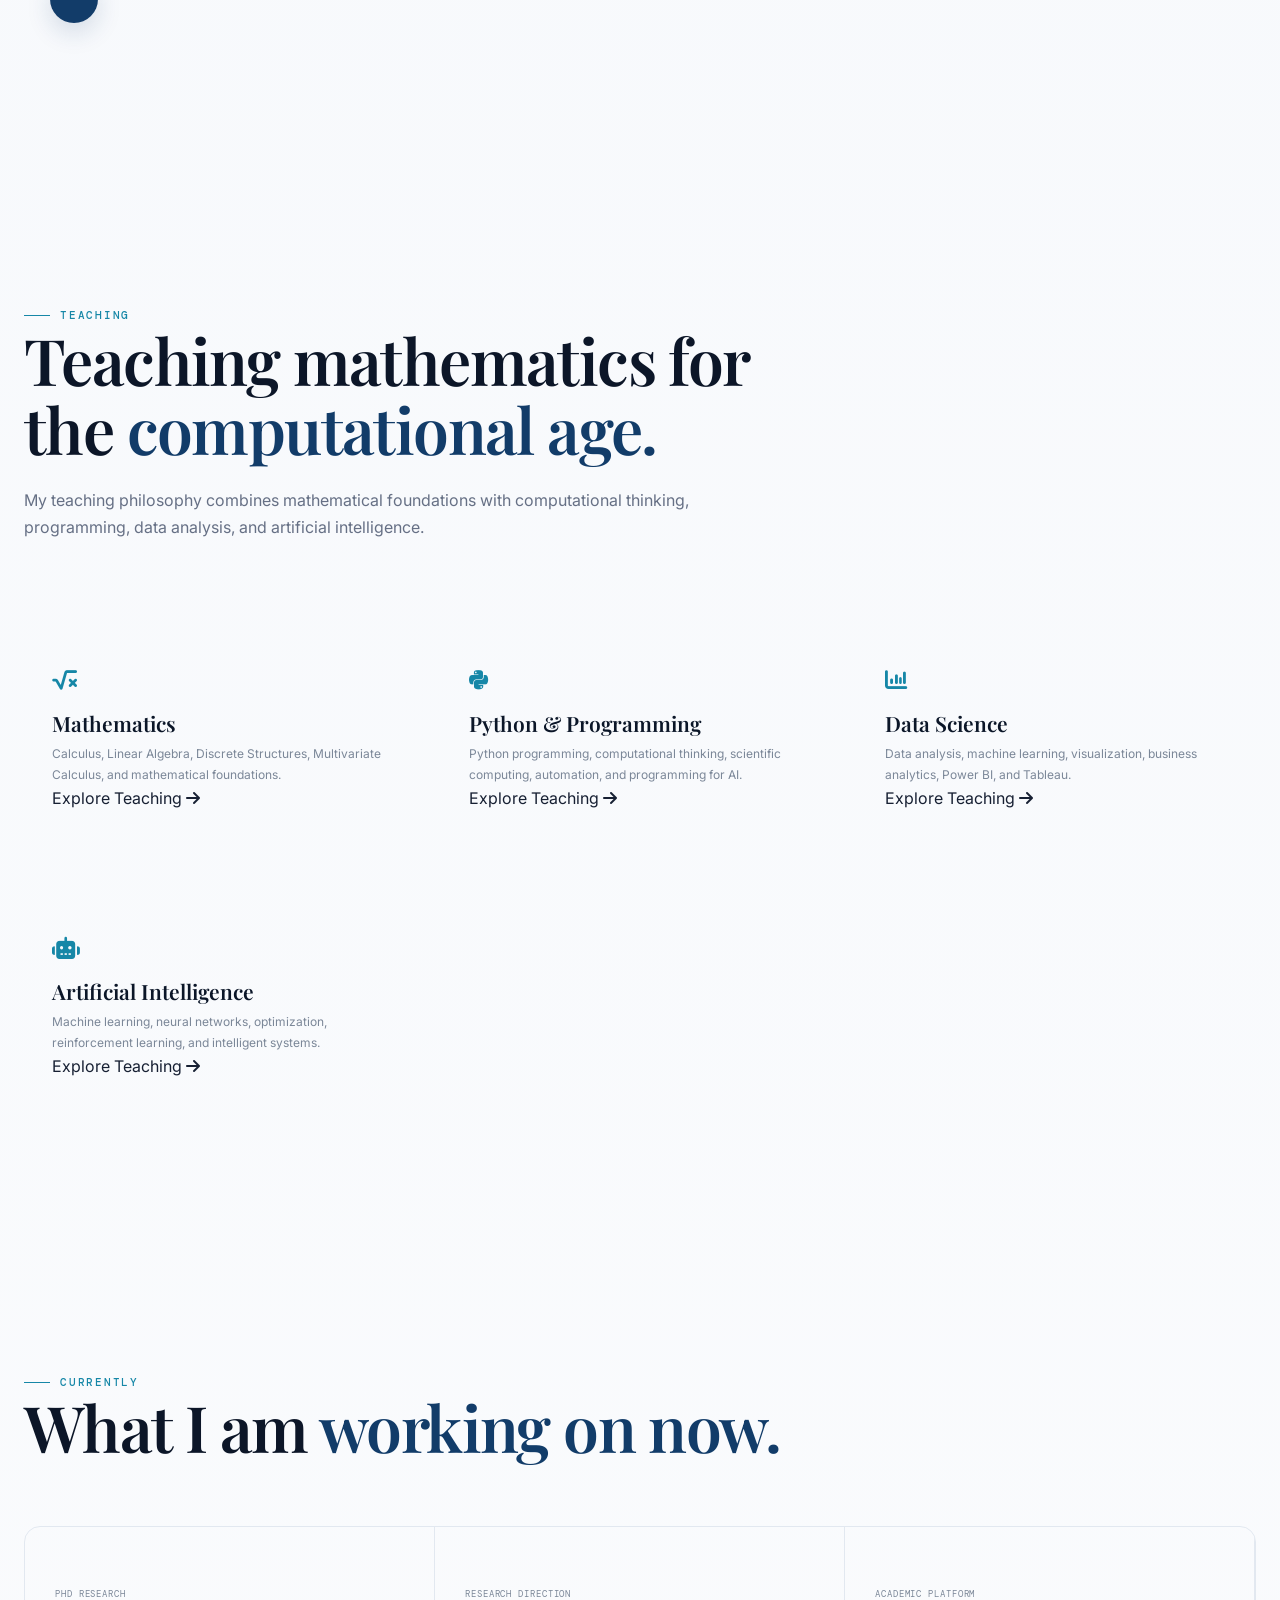
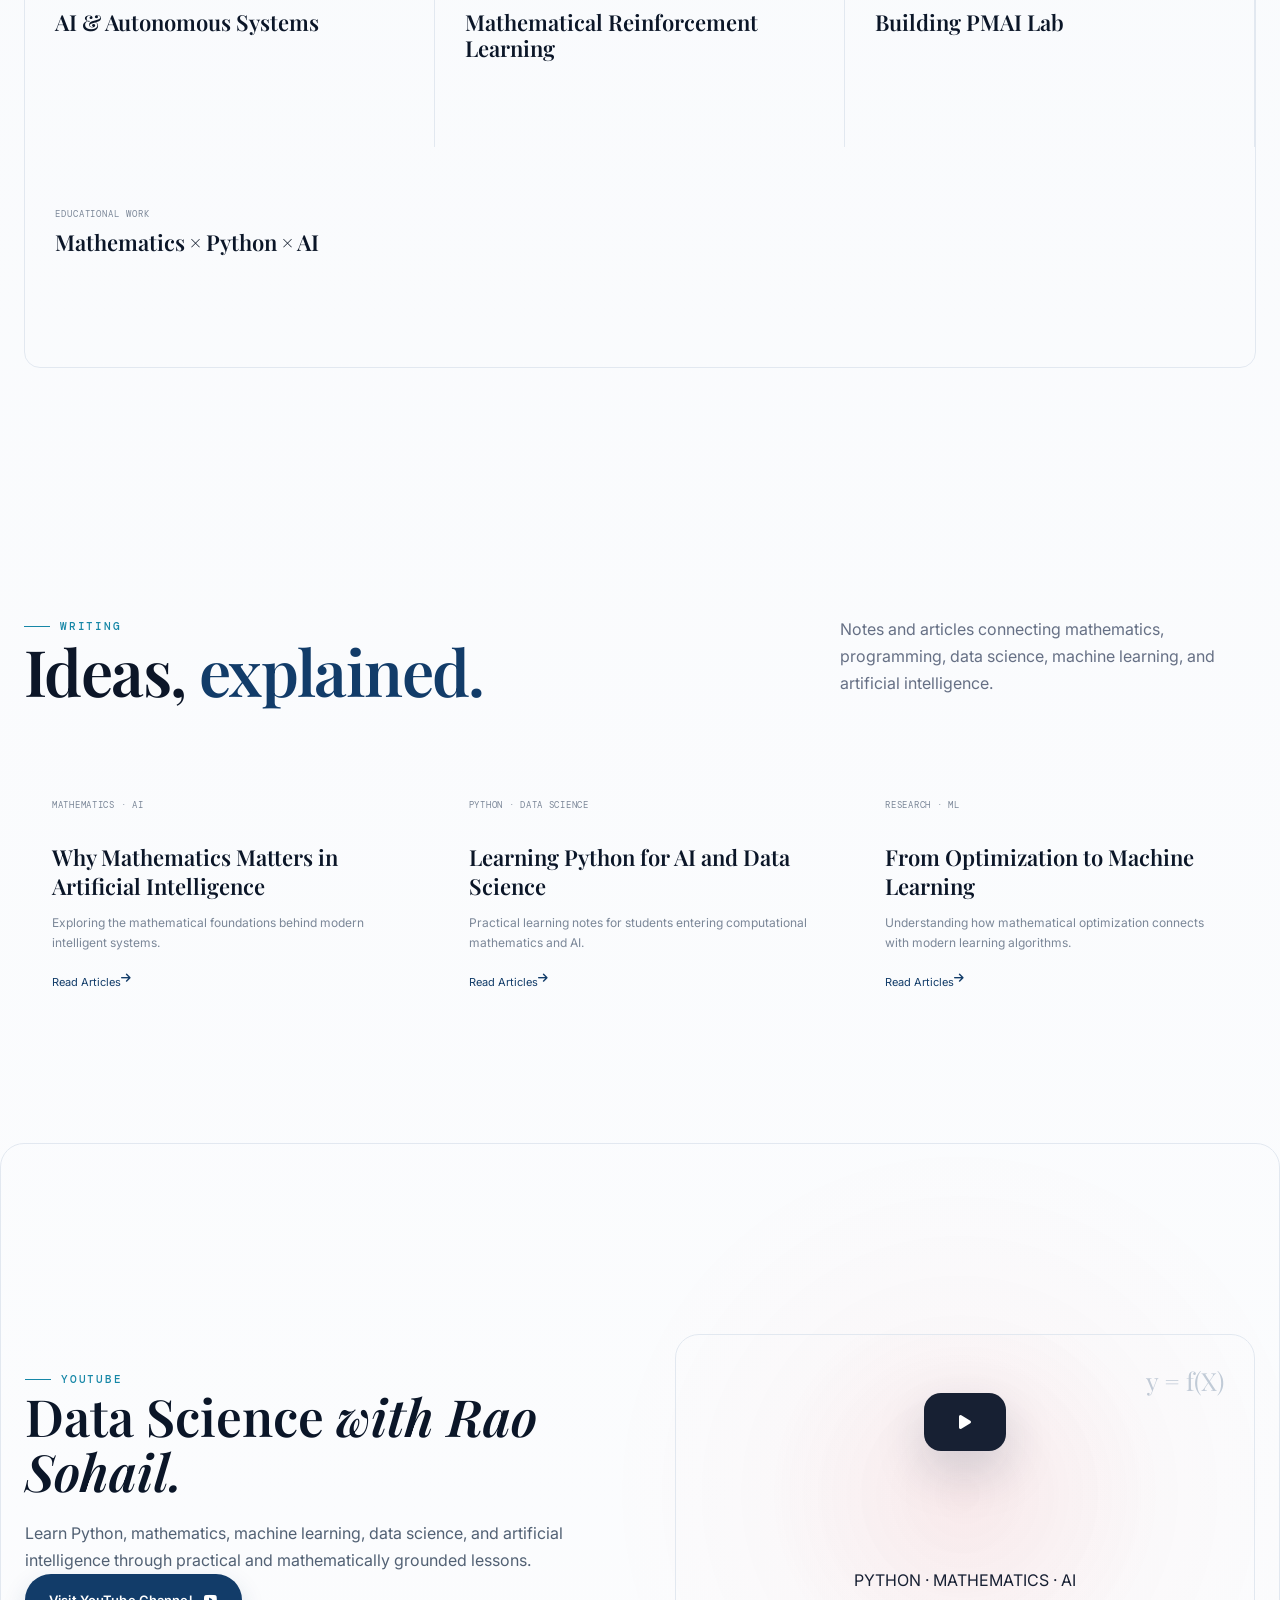
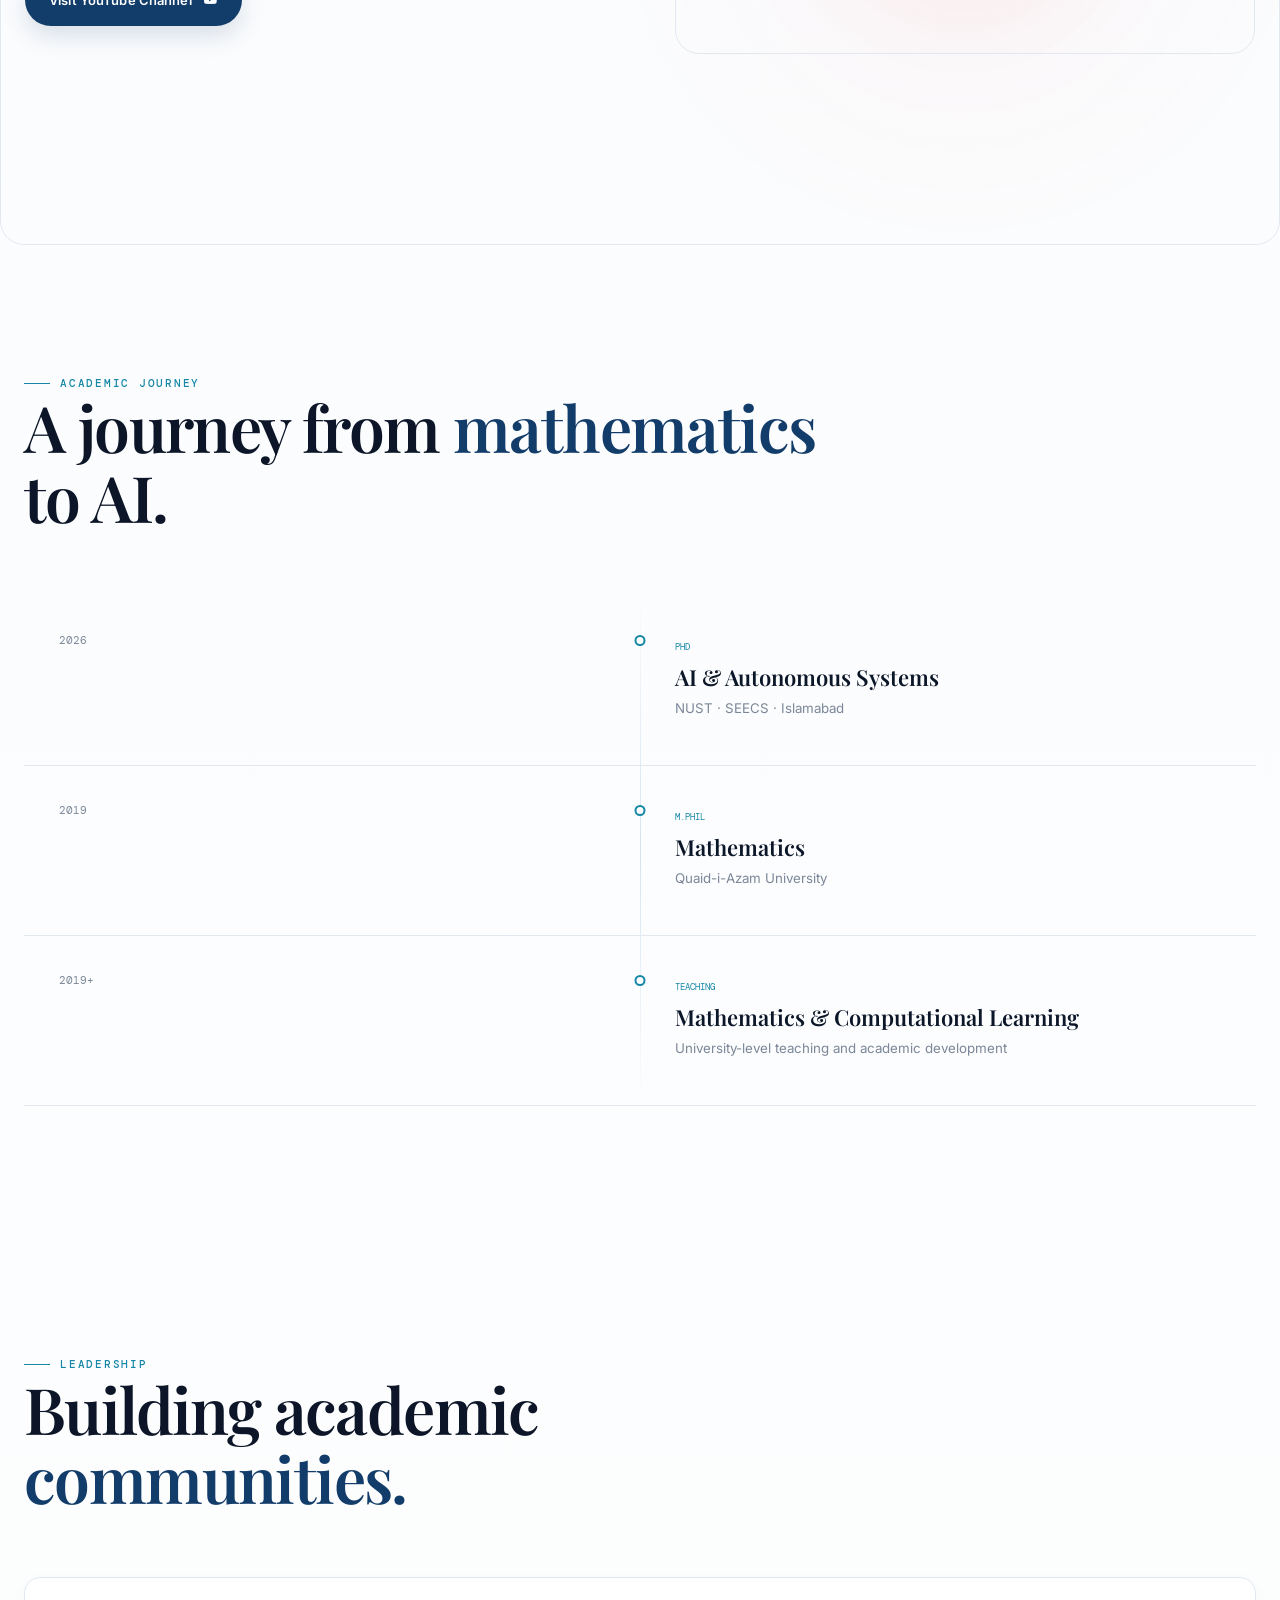
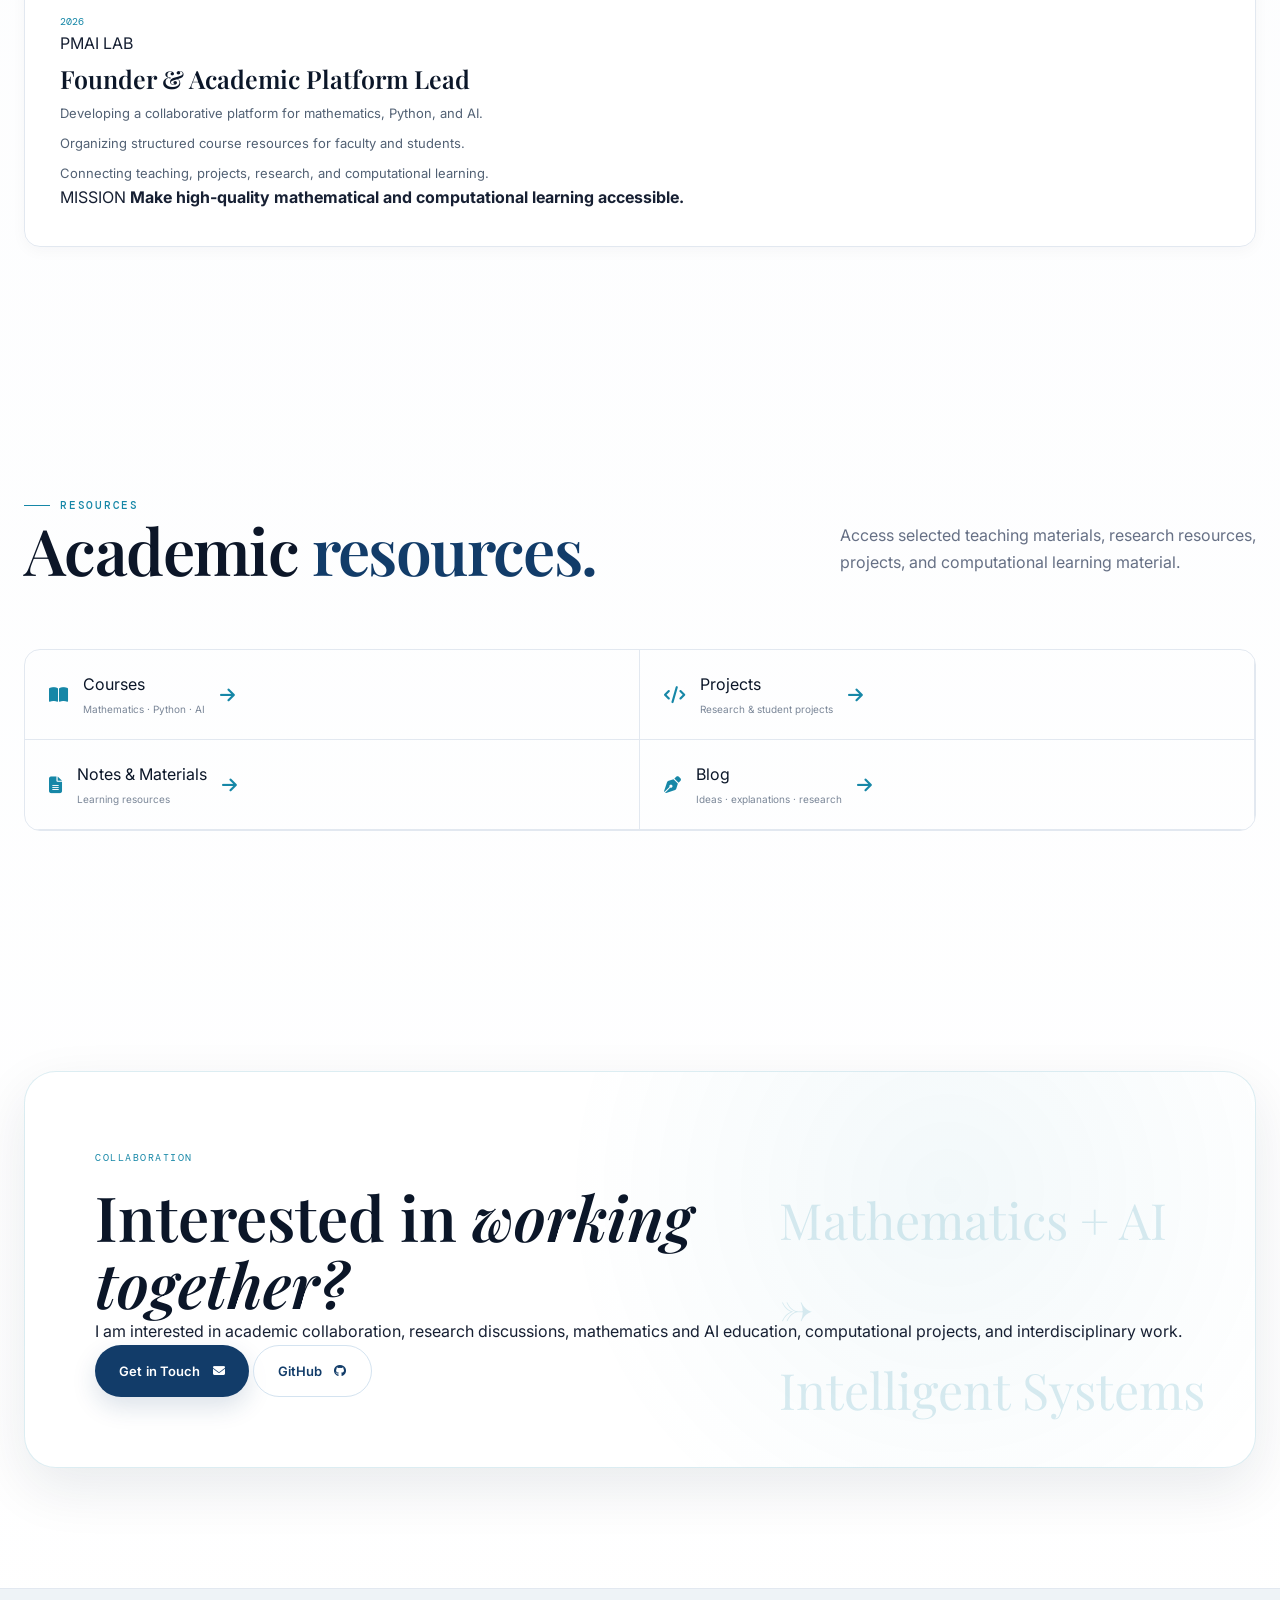
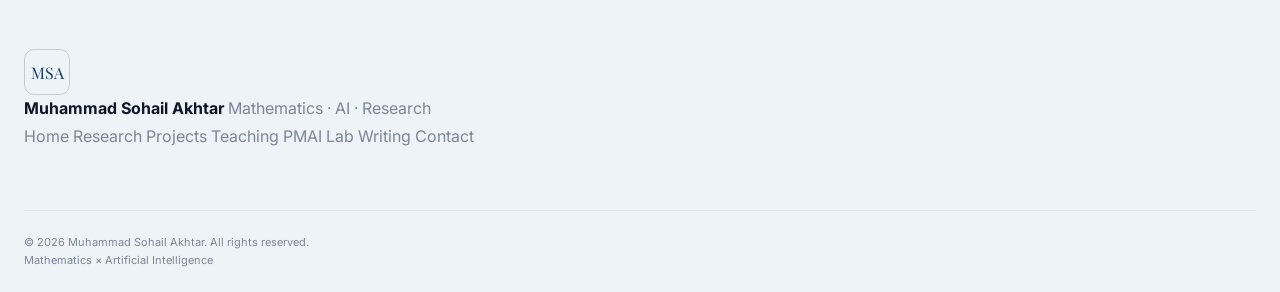
==== commit cbbb7203: "Update index.html" ====
--- a/index.html
+++ b/index.html
@@ -1130,7 +1130,11 @@
 
                     </p>
 
-                    <a href="projects/index.html">
+                    
+                       <a  href="https://msohailakhtar.github.io/Sohail_Academy/"
+                    target="_blank"
+                    rel="noopener noreferrer"
+                    class="profile-btn profile-btn-primary"
 
                         View Project
 
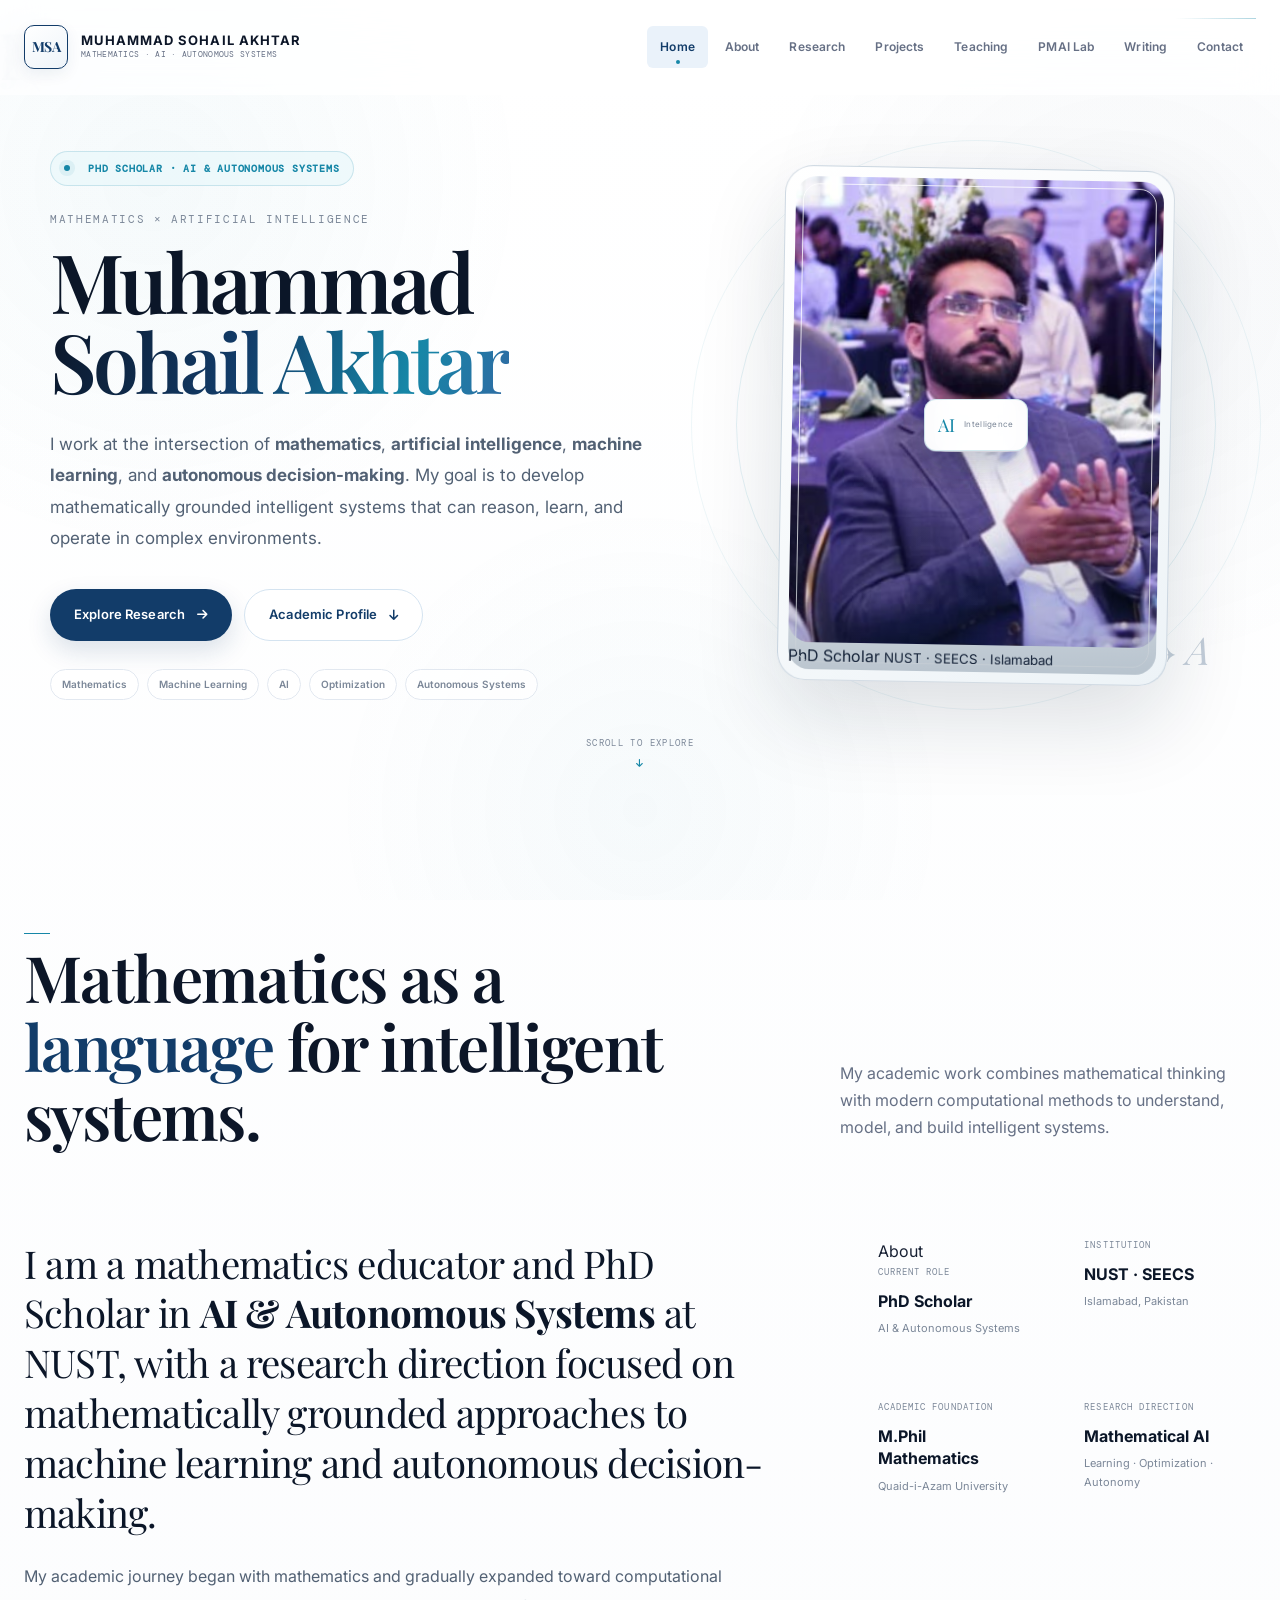
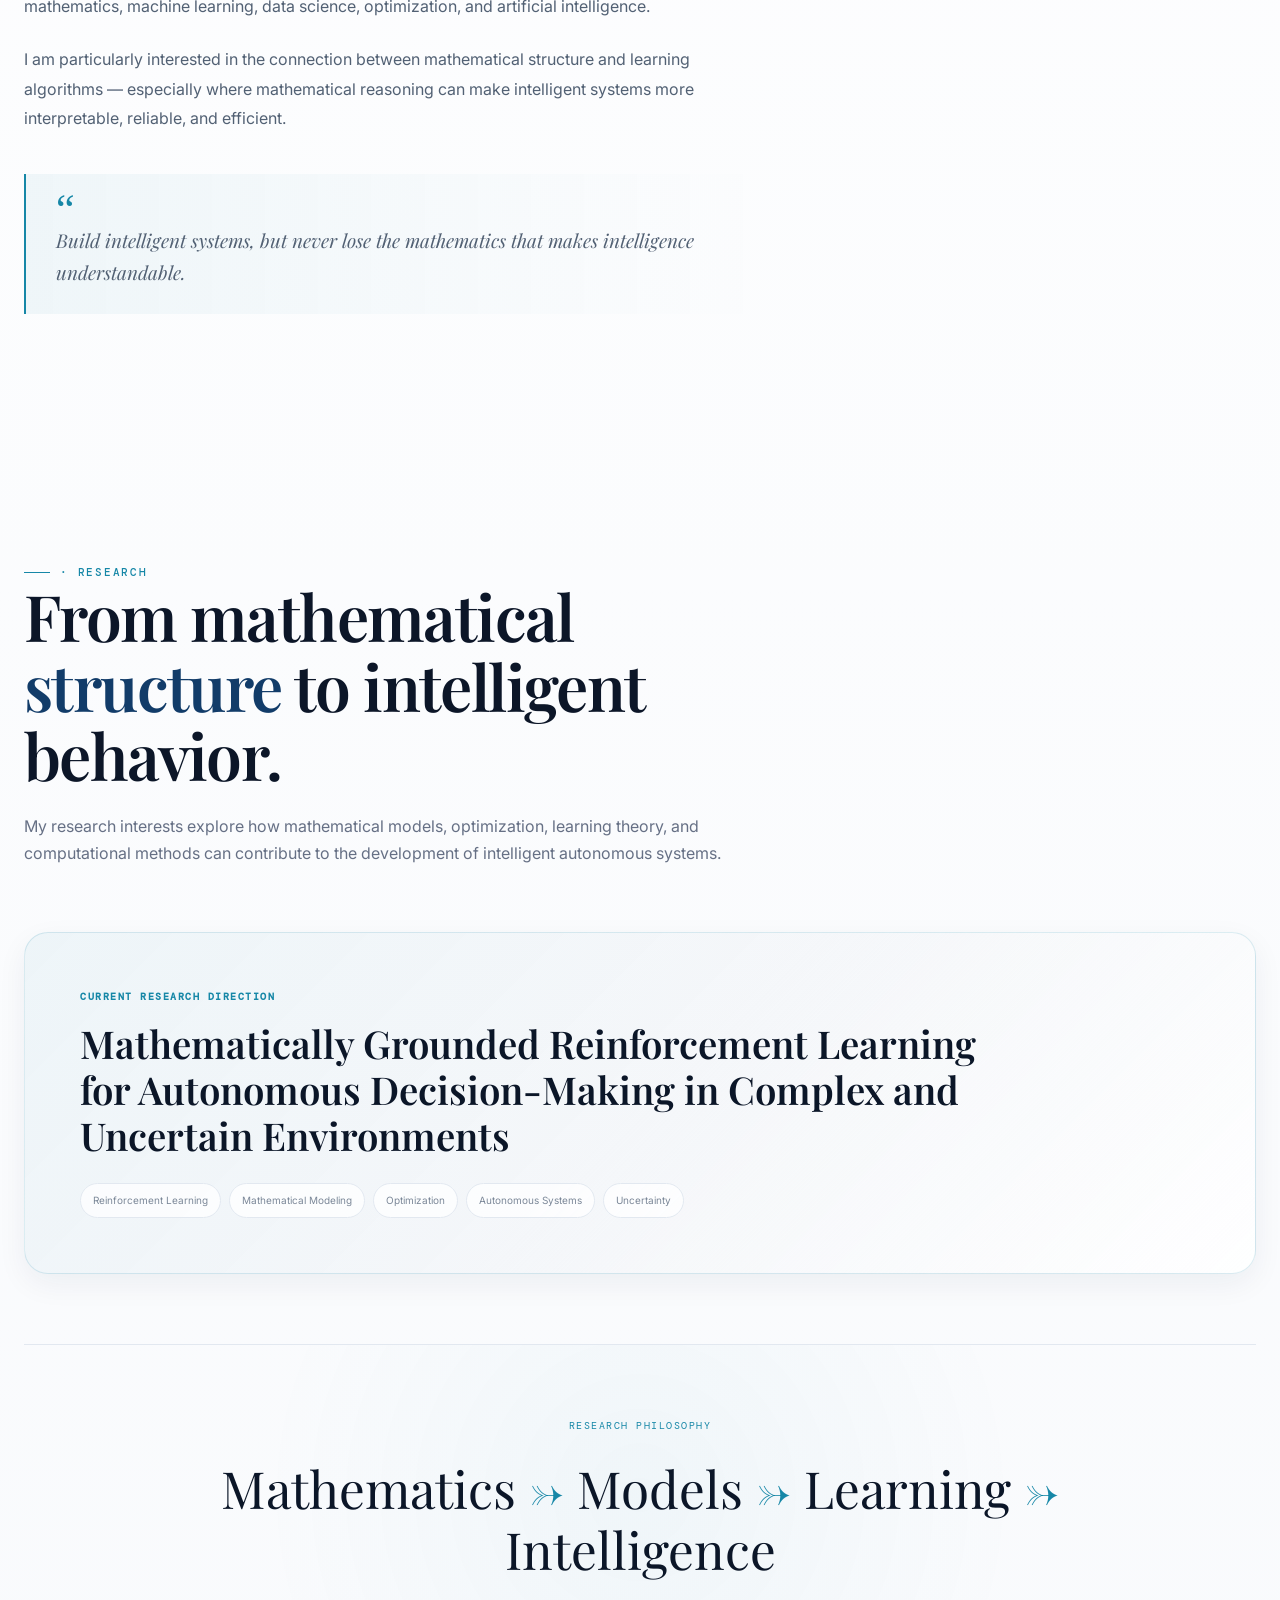
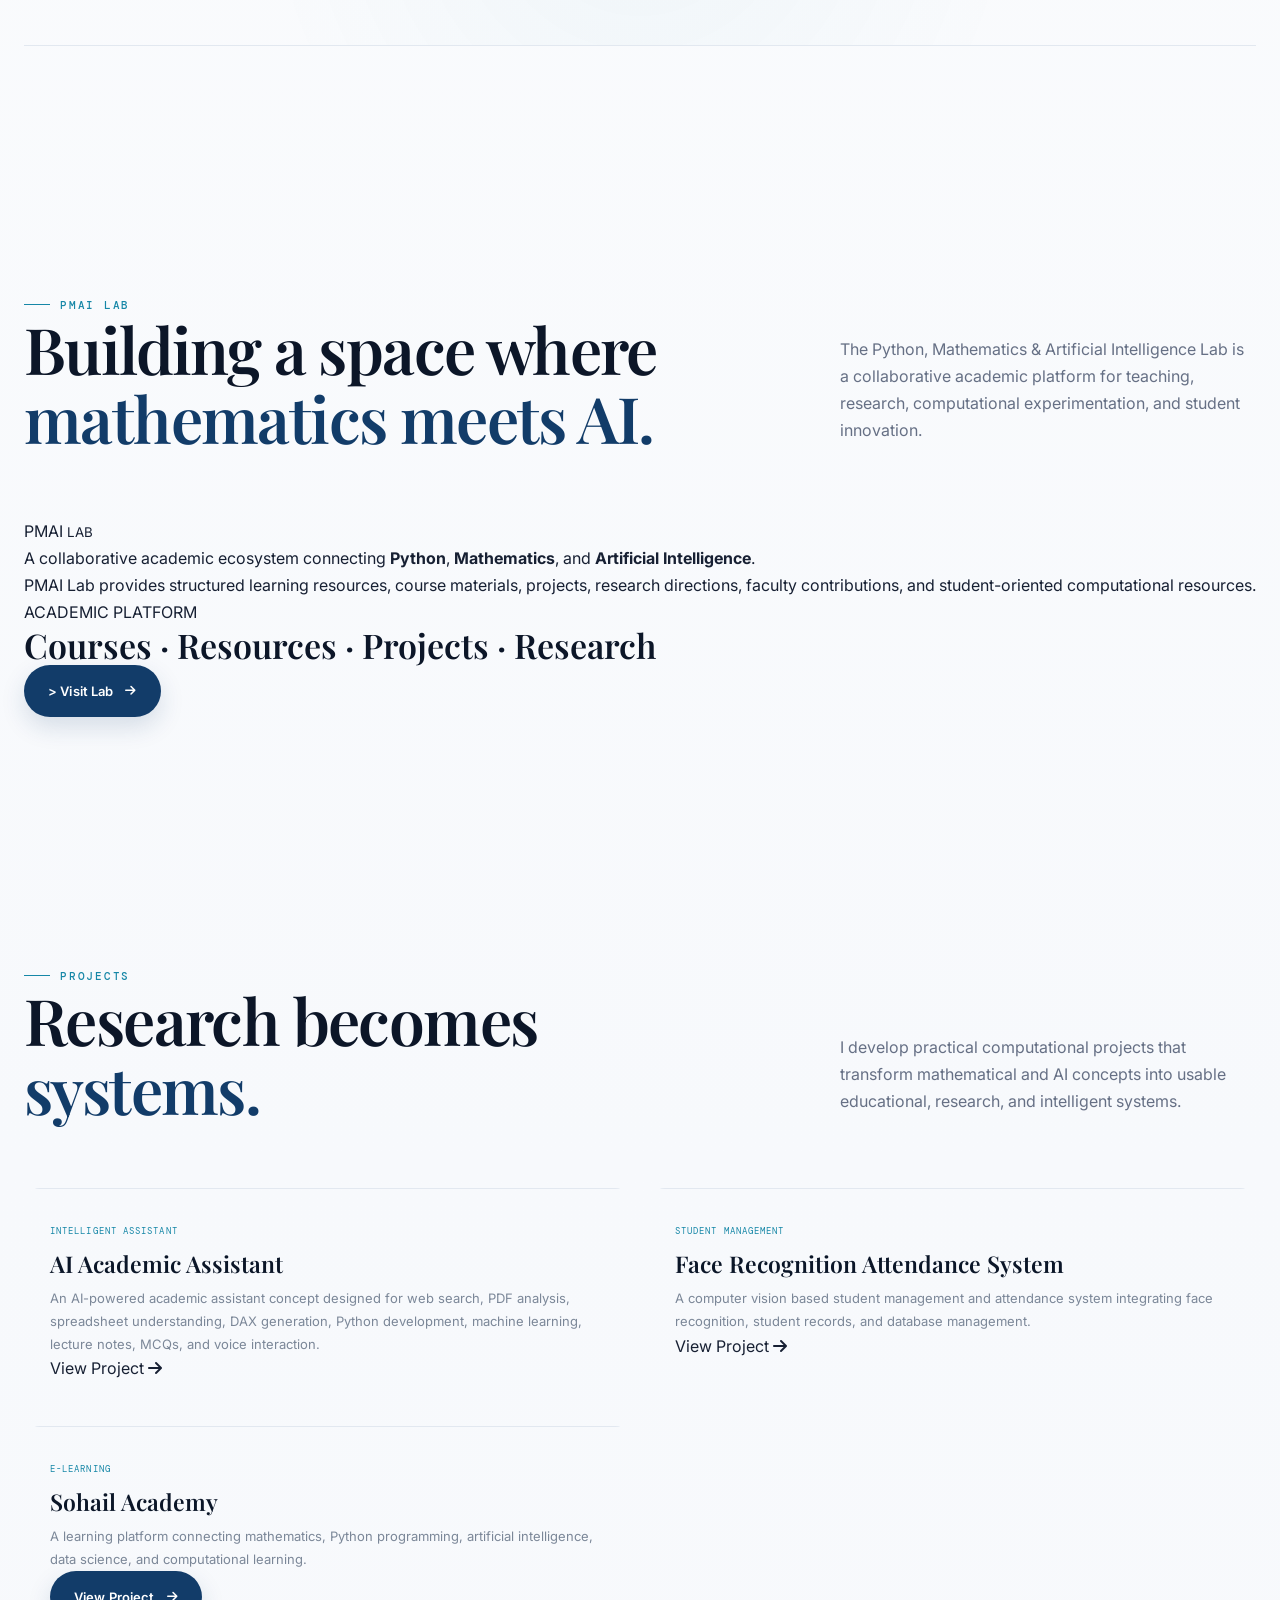
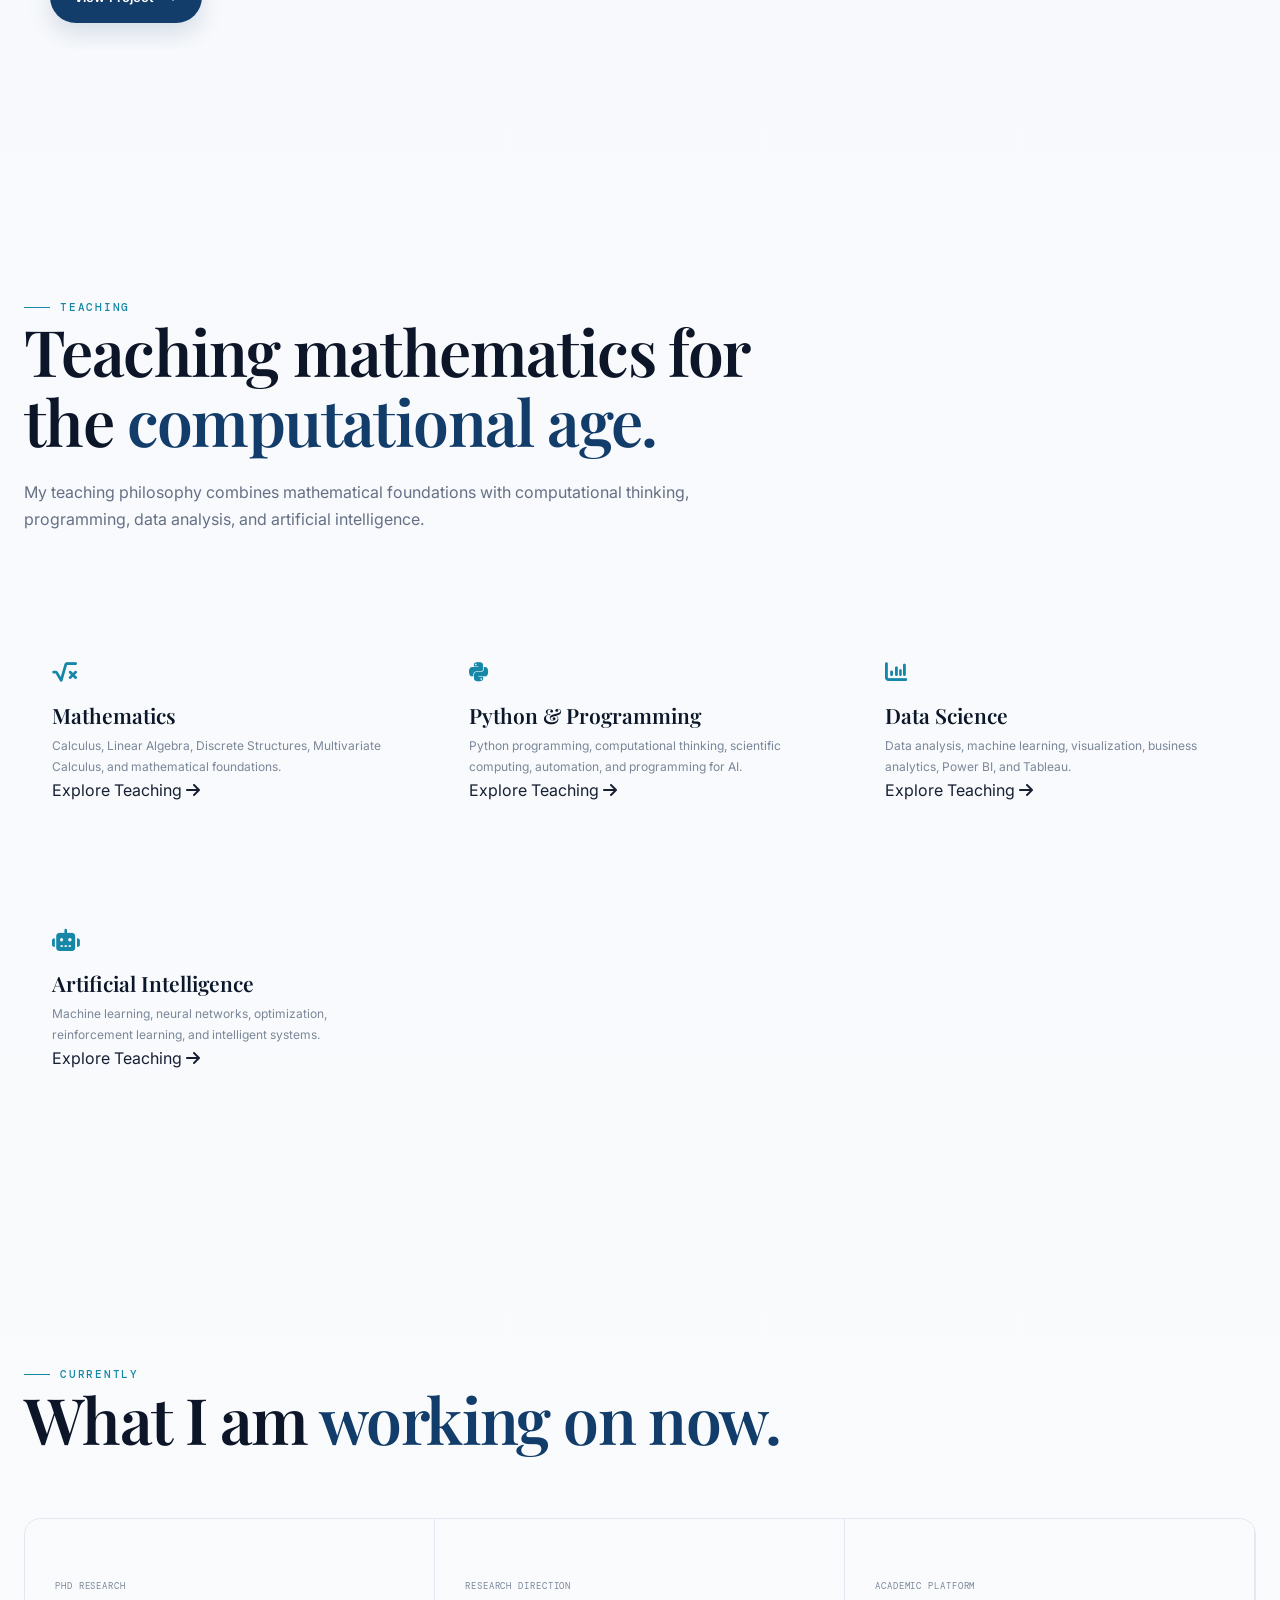
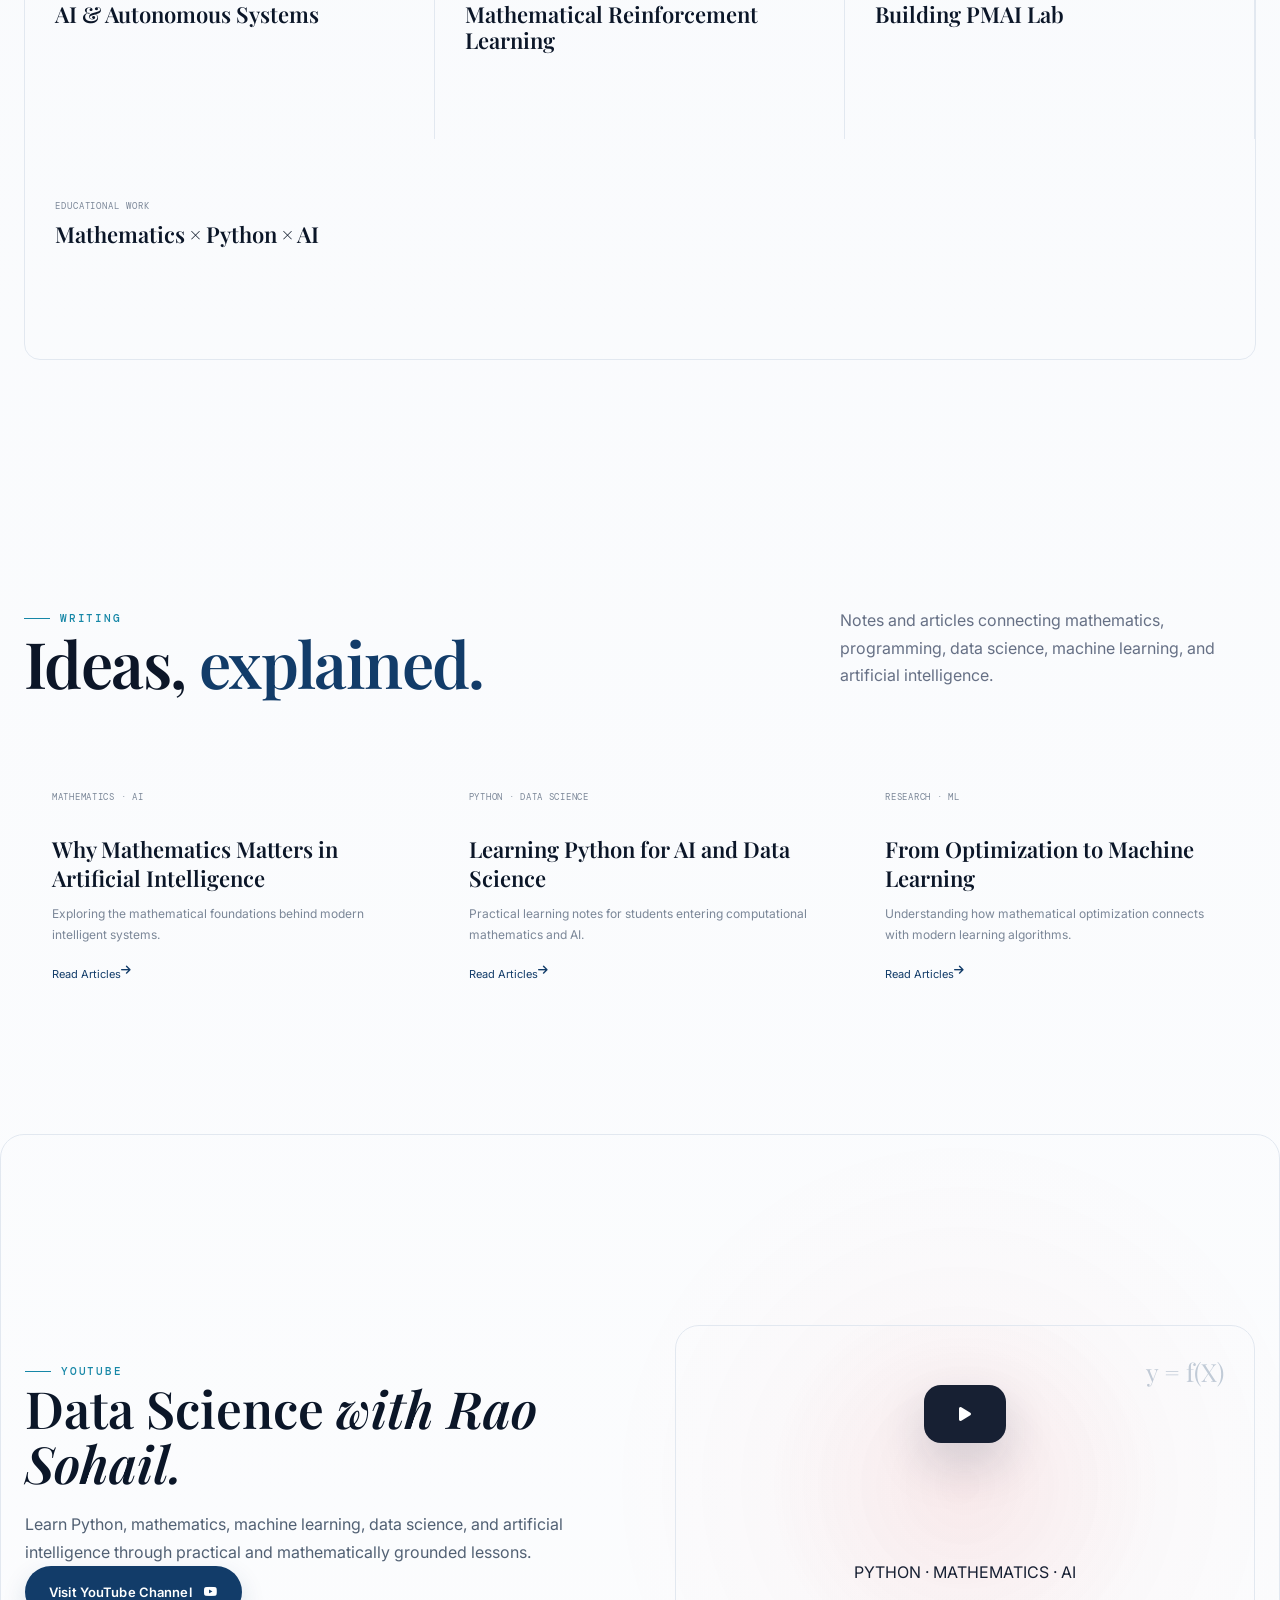
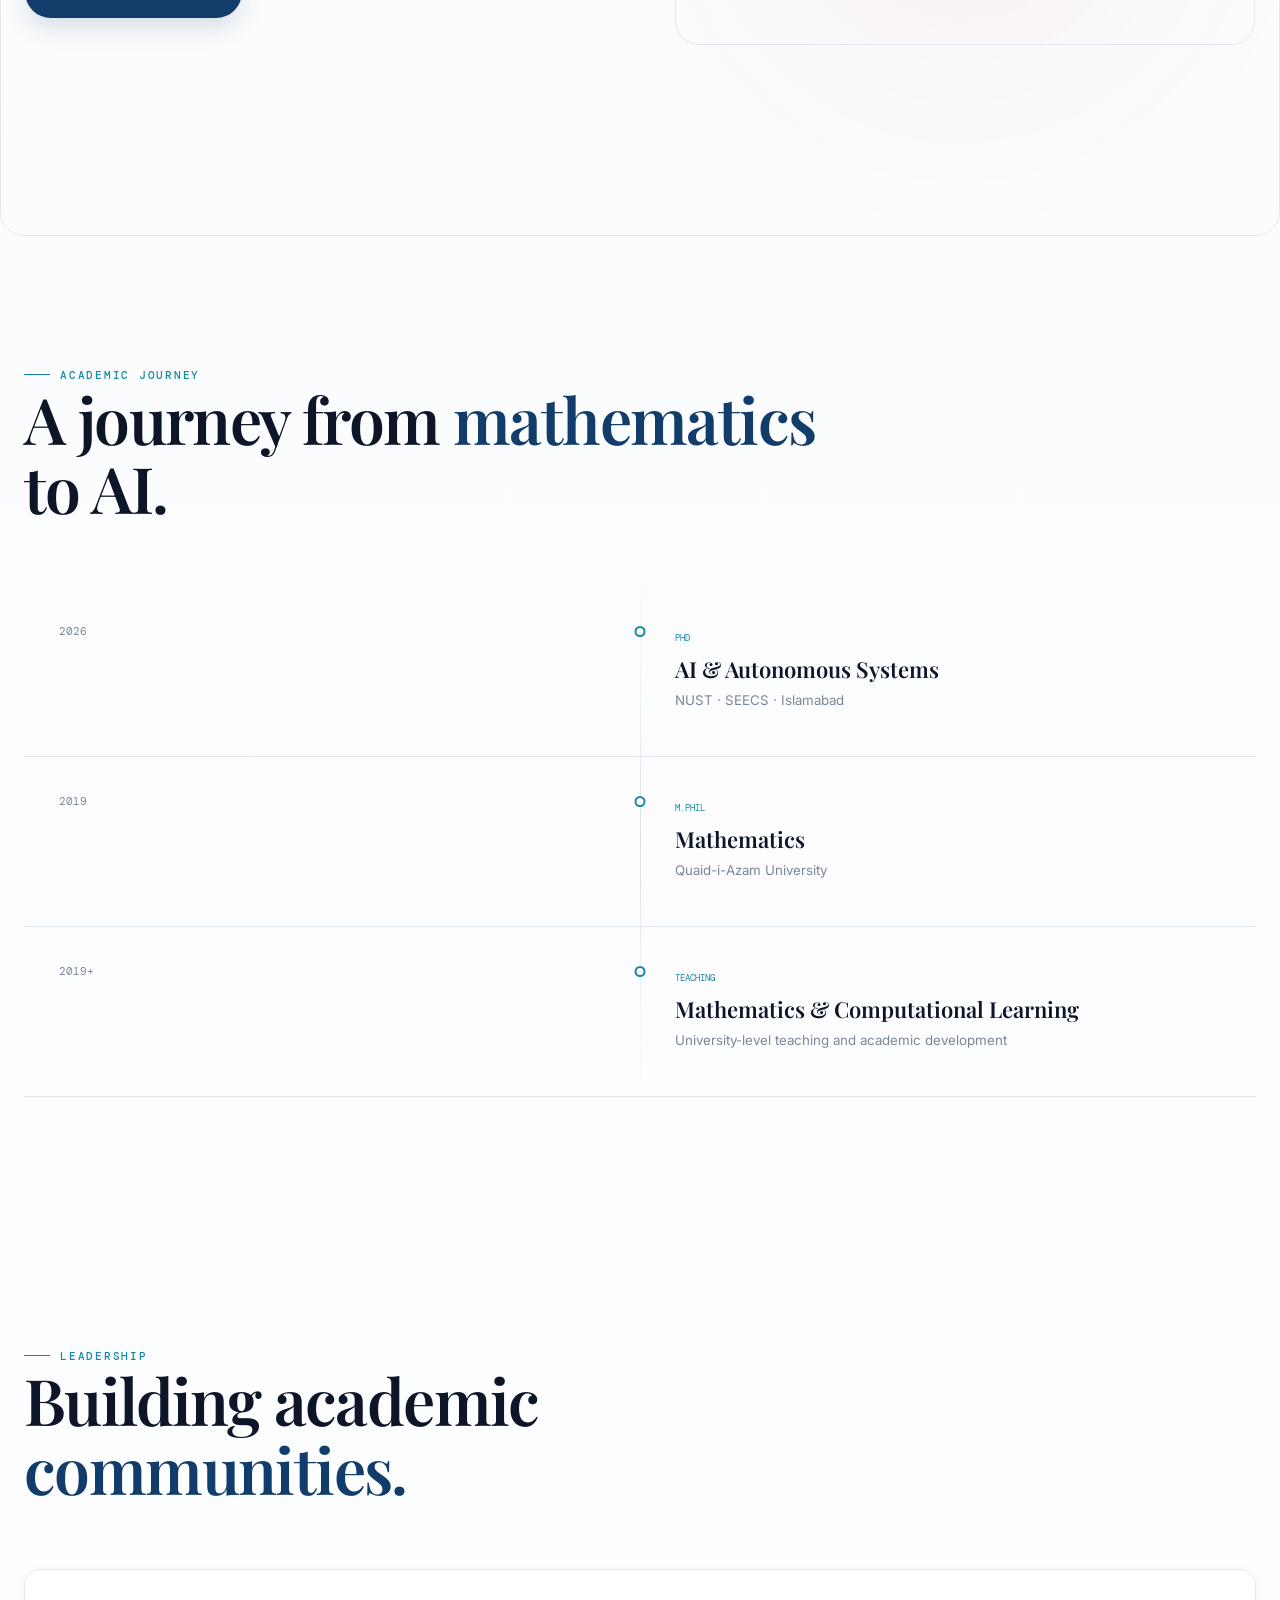
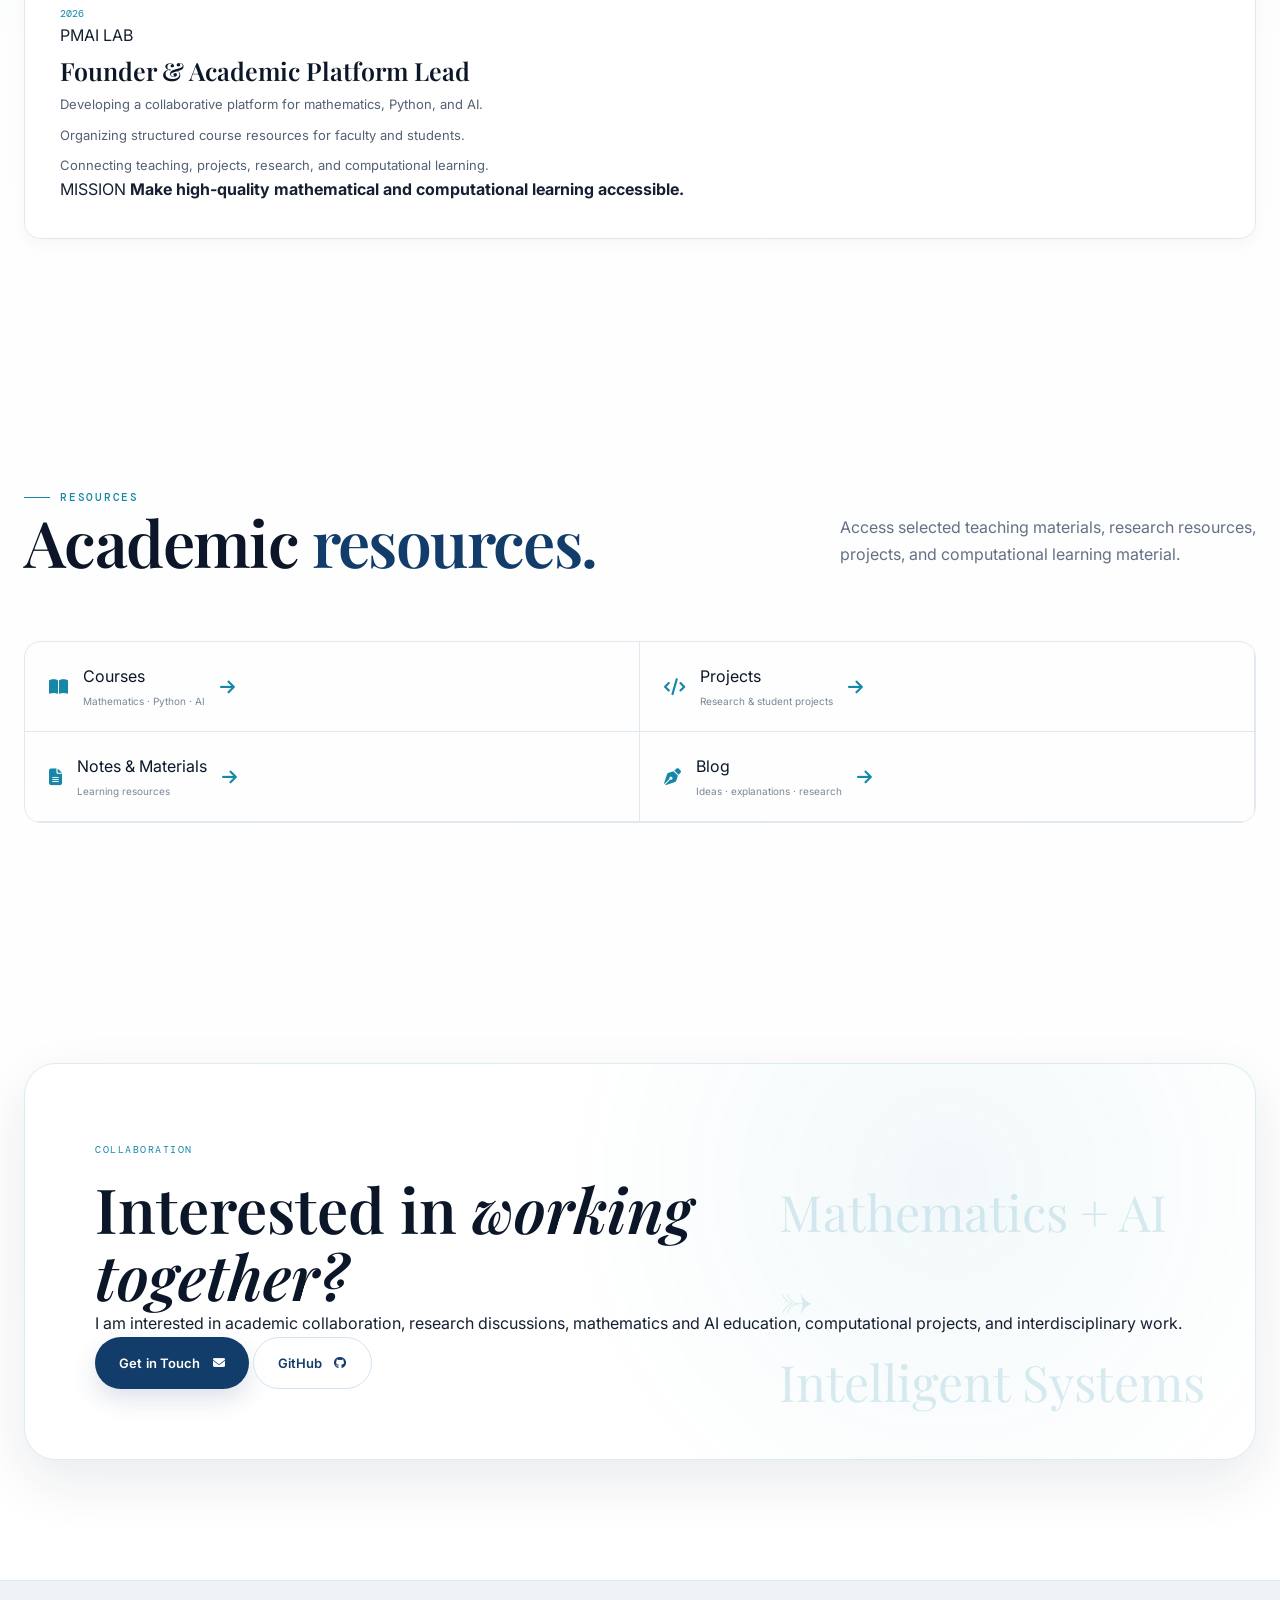
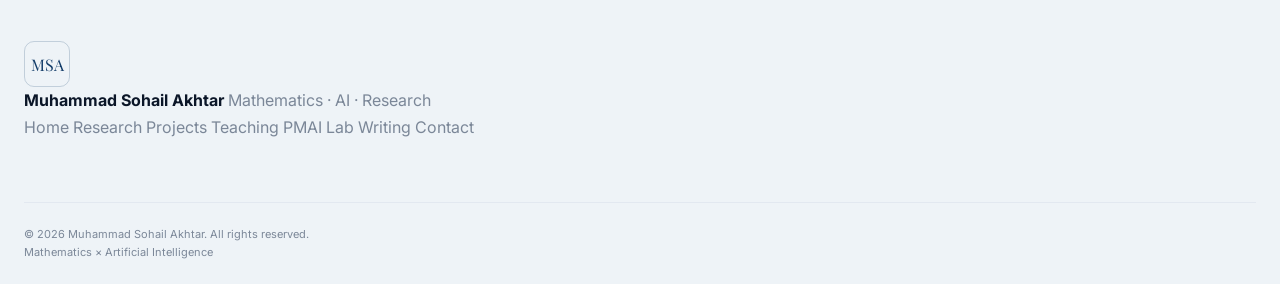
==== commit 64071d28: "Fix HTML formatting for project link" ====
--- a/index.html
+++ b/index.html
@@ -1135,7 +1135,7 @@
                     target="_blank"
                     rel="noopener noreferrer"
                     class="profile-btn profile-btn-primary"
-
+                    >
                         View Project
 
                         <i class="fa-solid fa-arrow-right"></i>
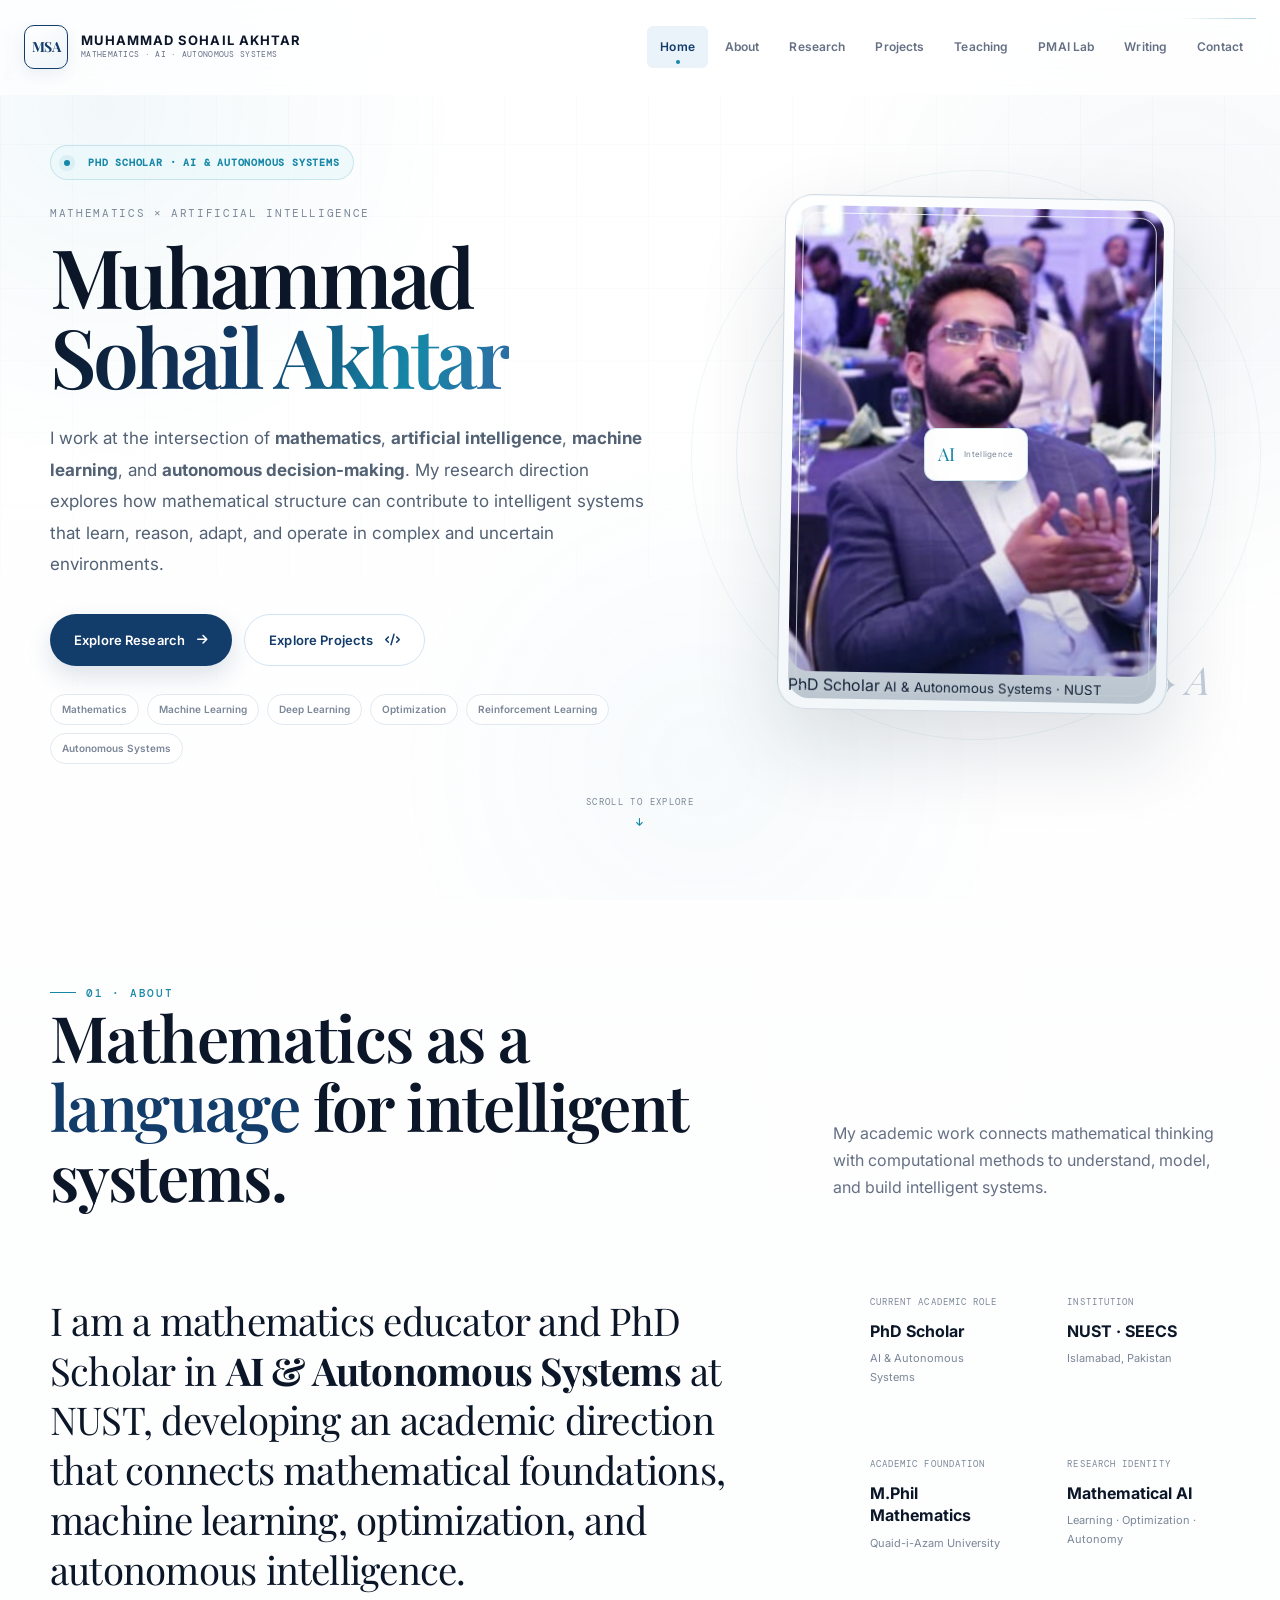
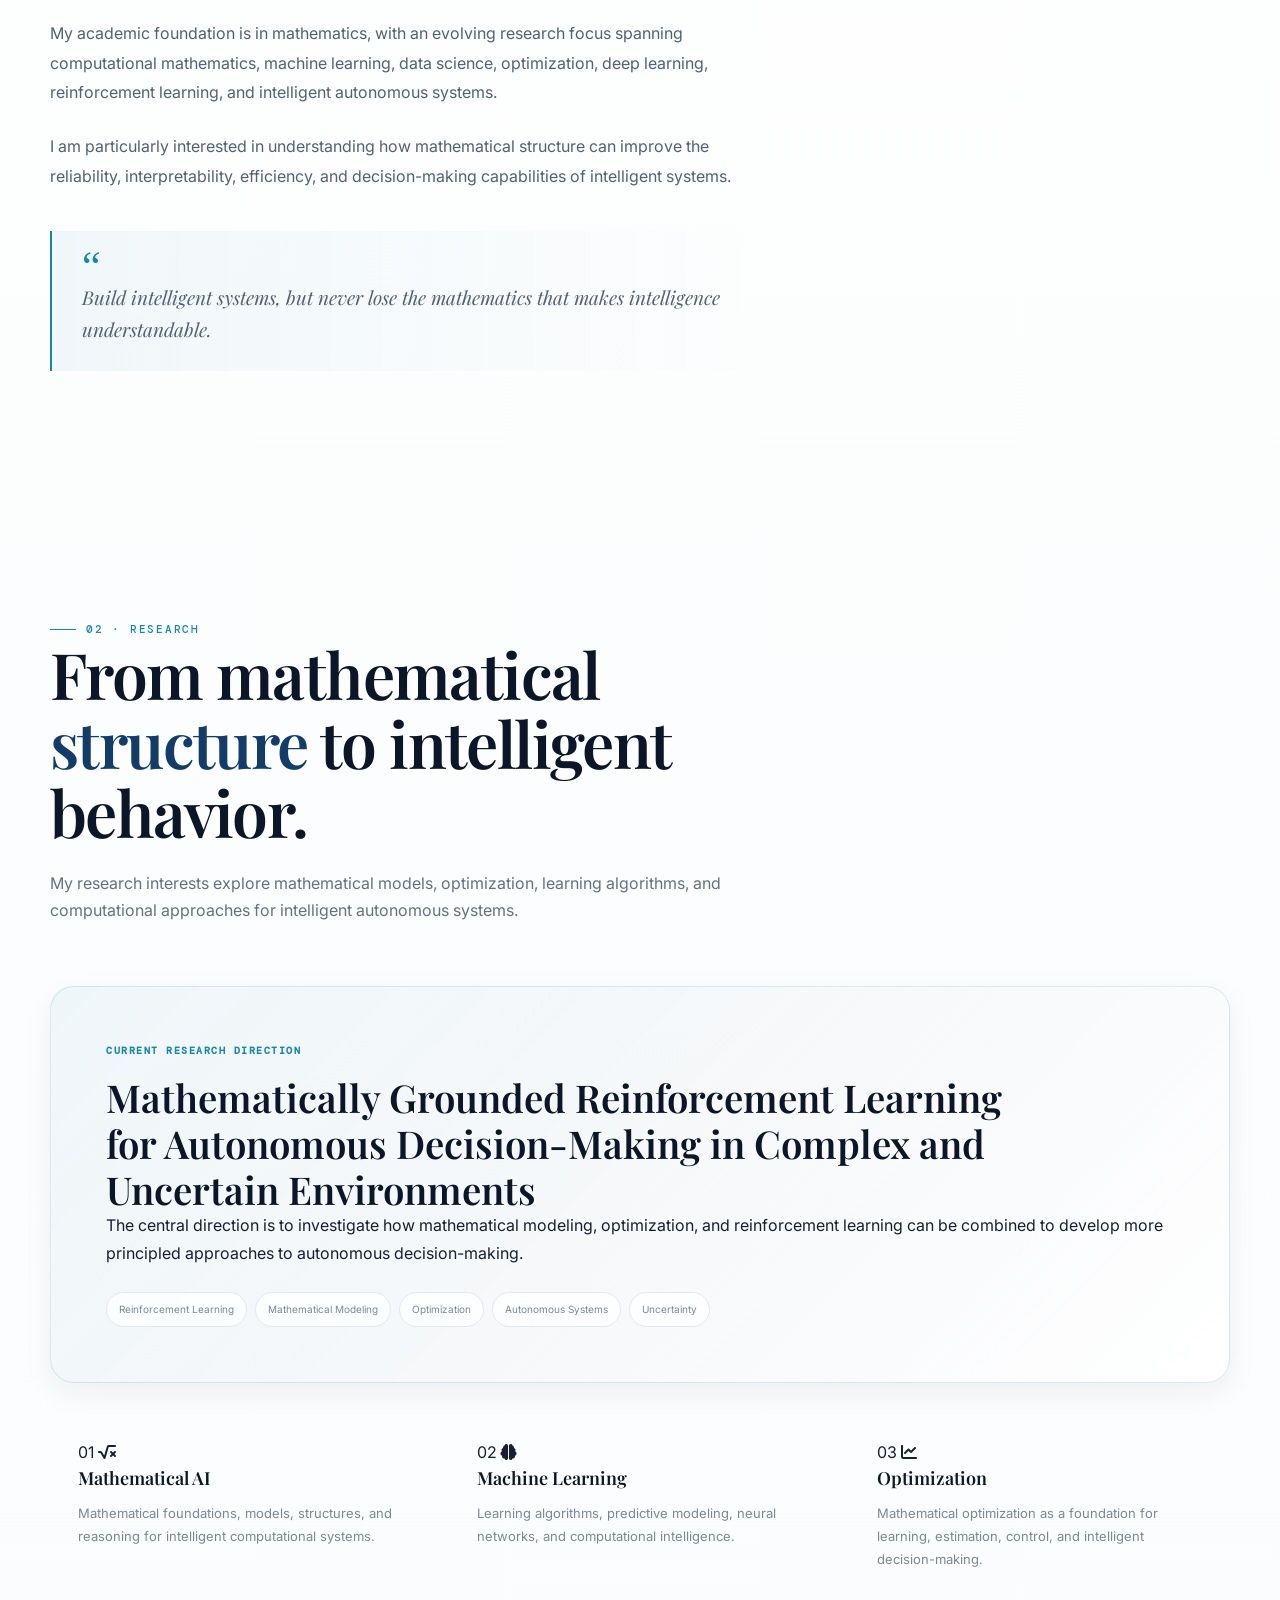
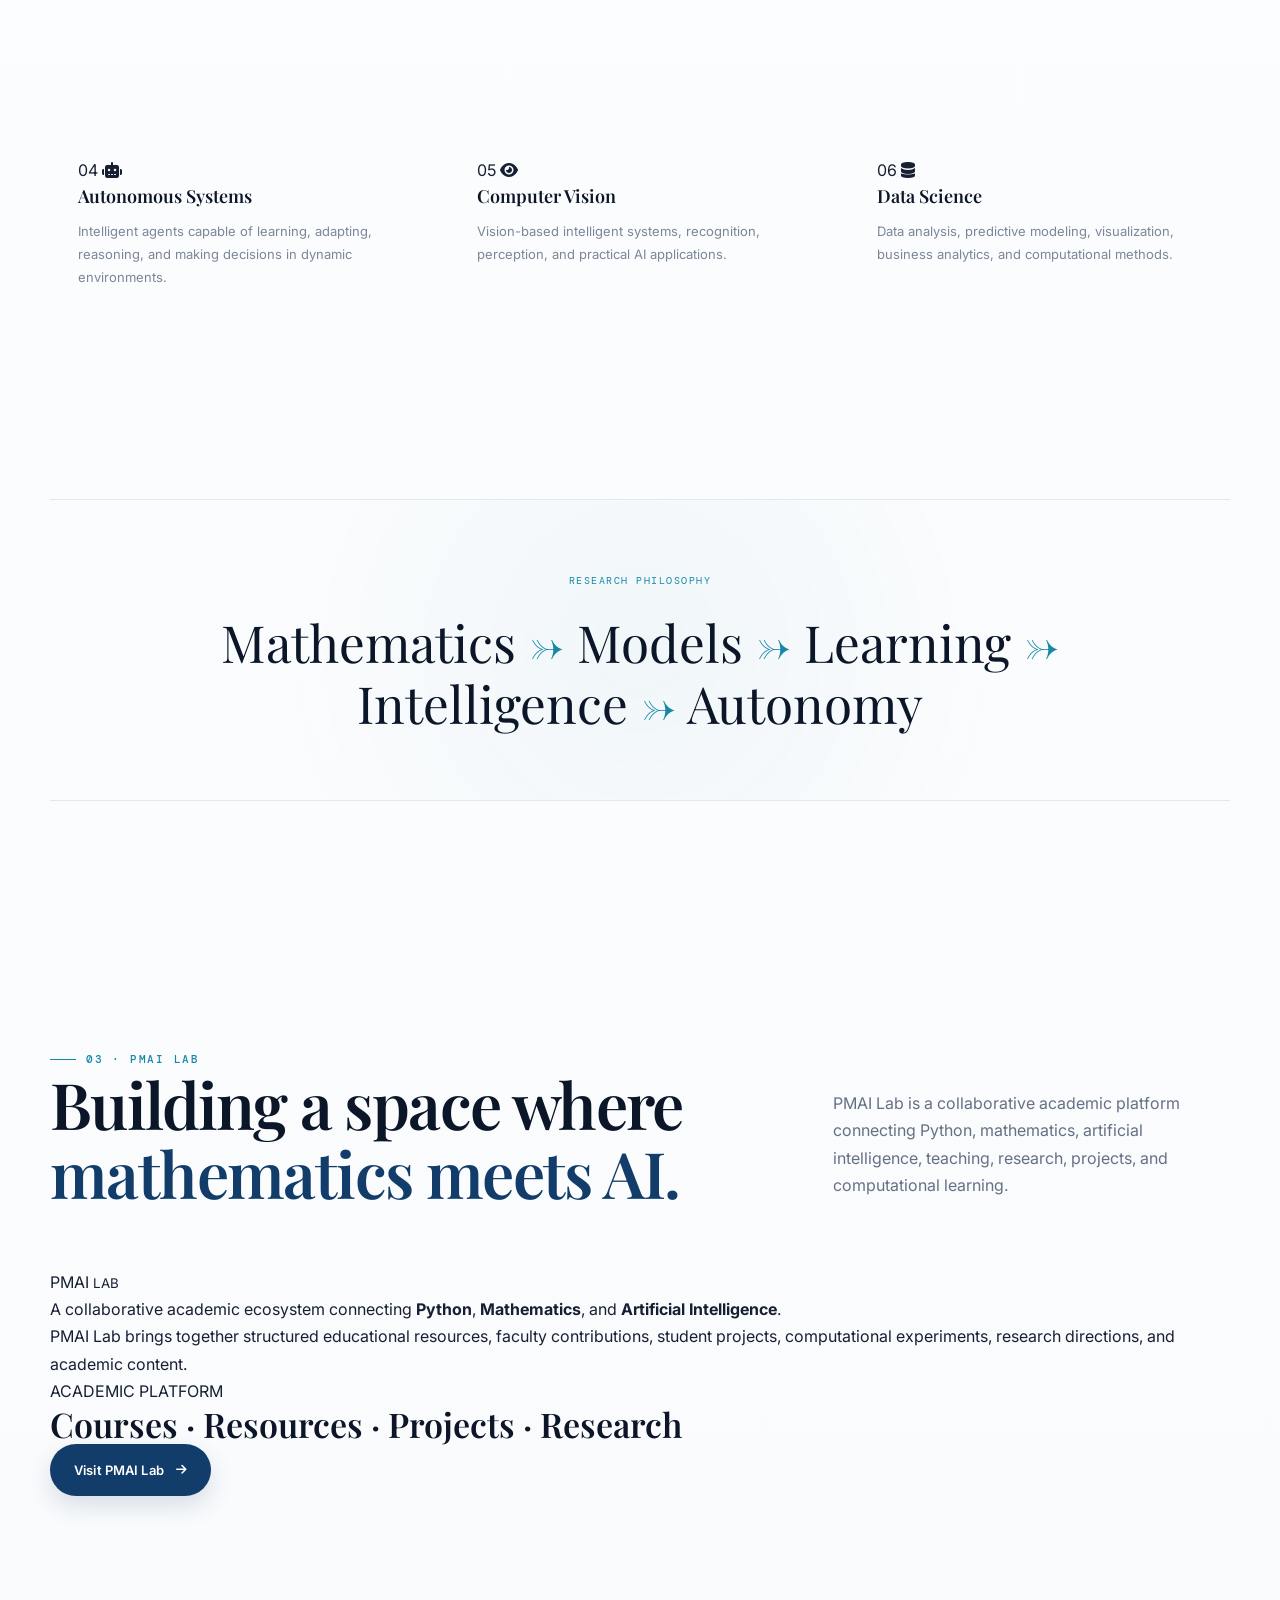
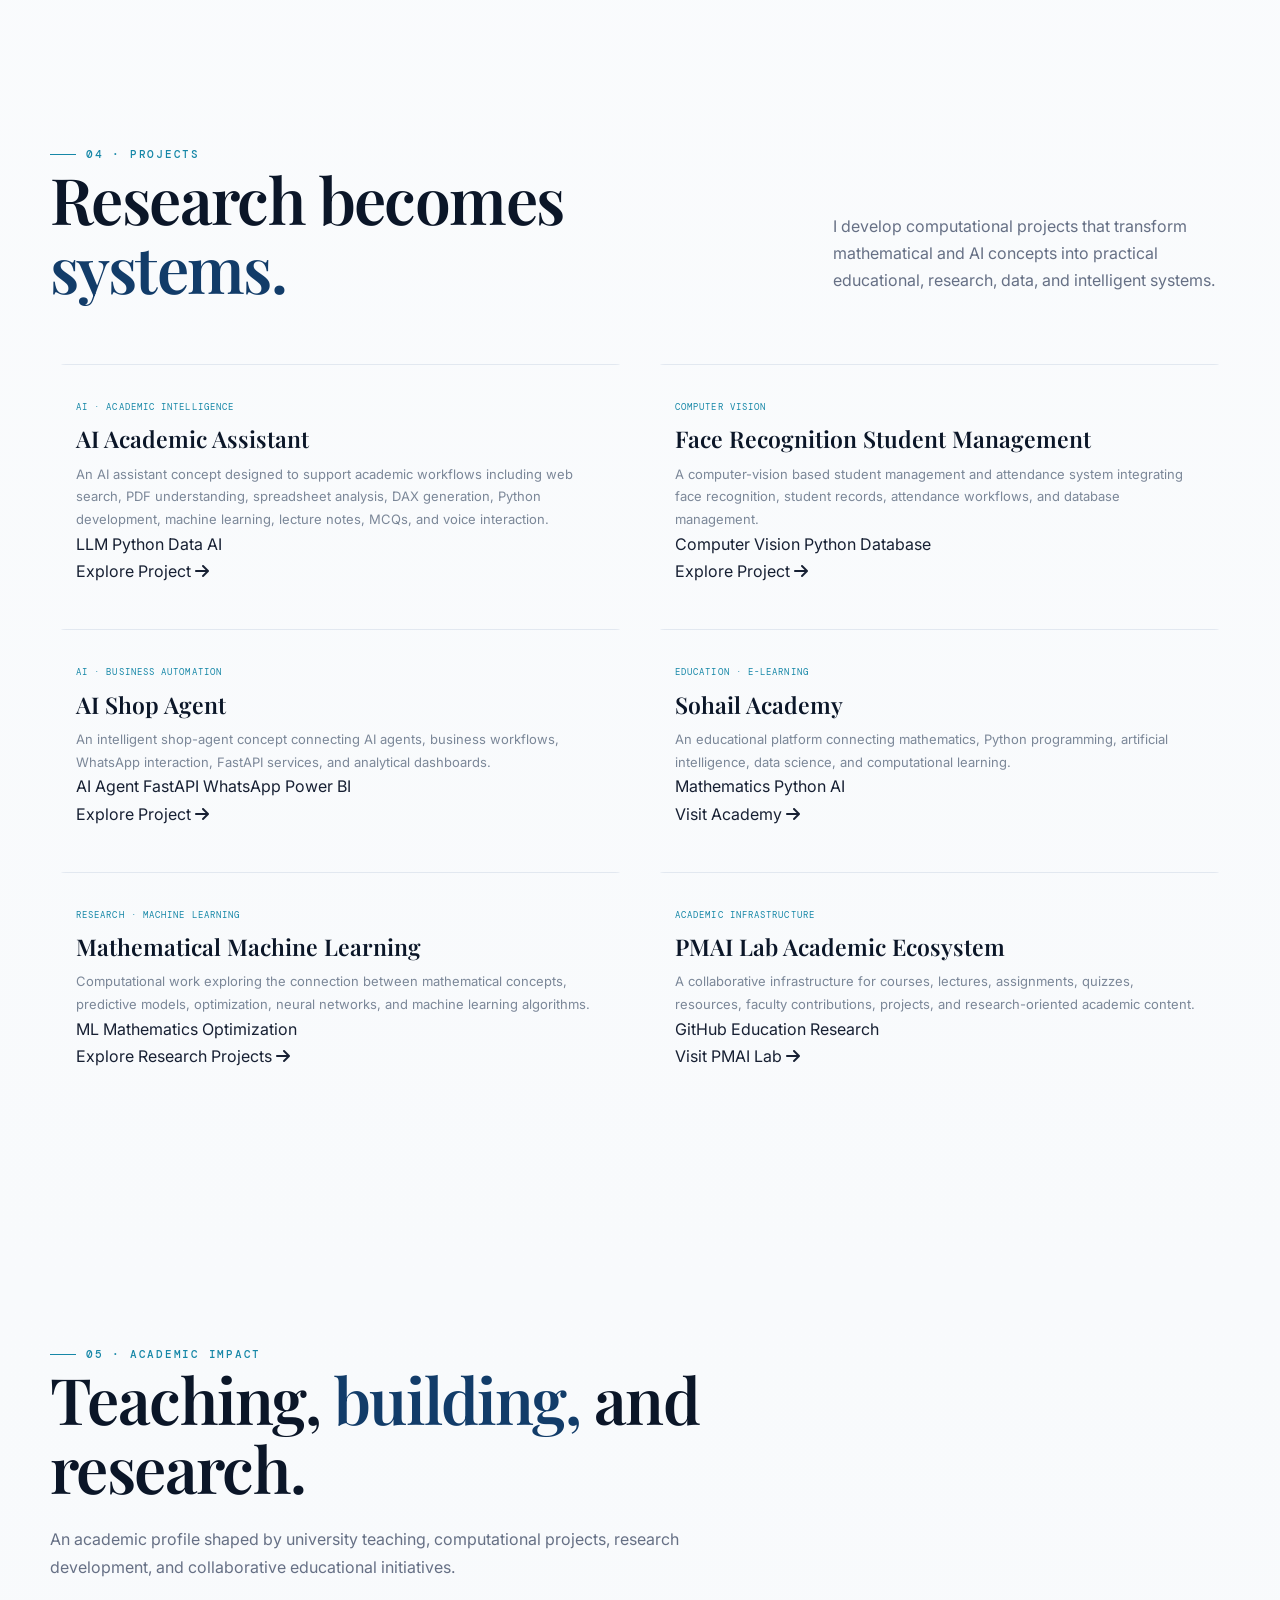
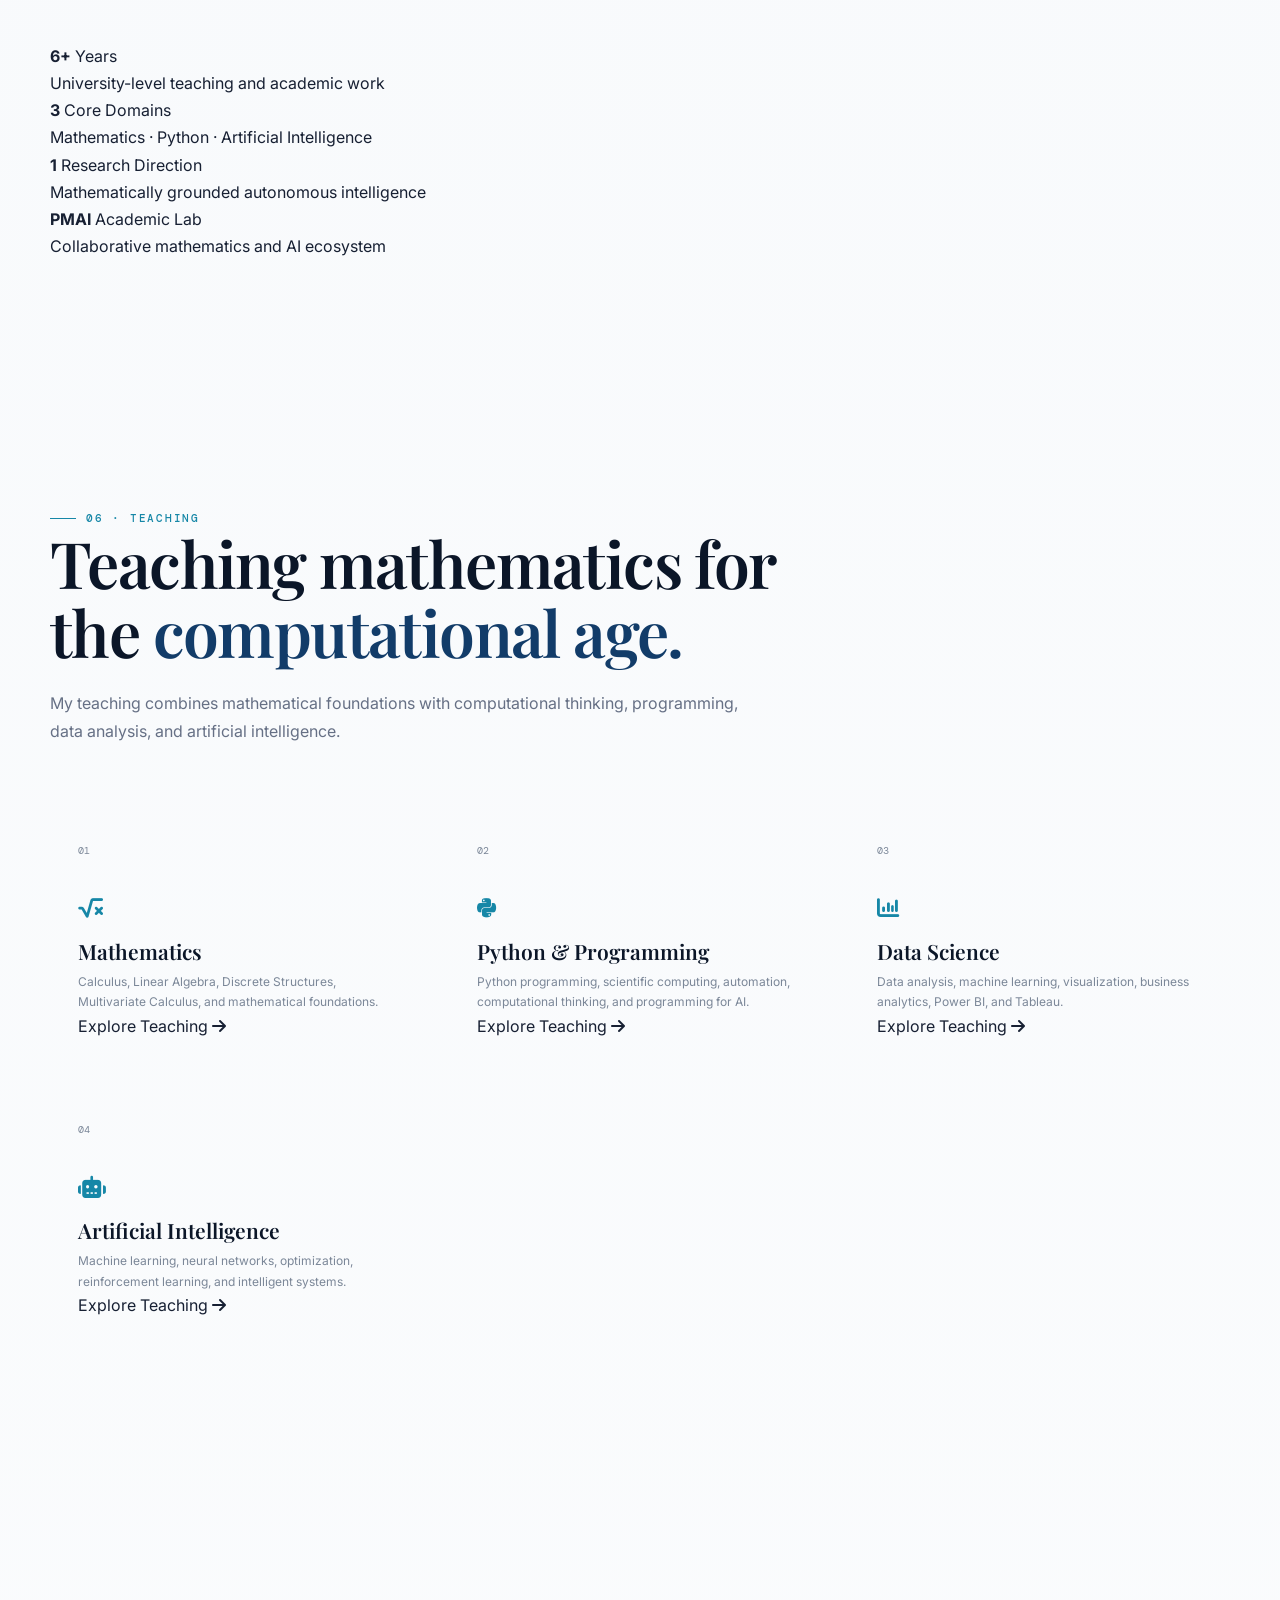
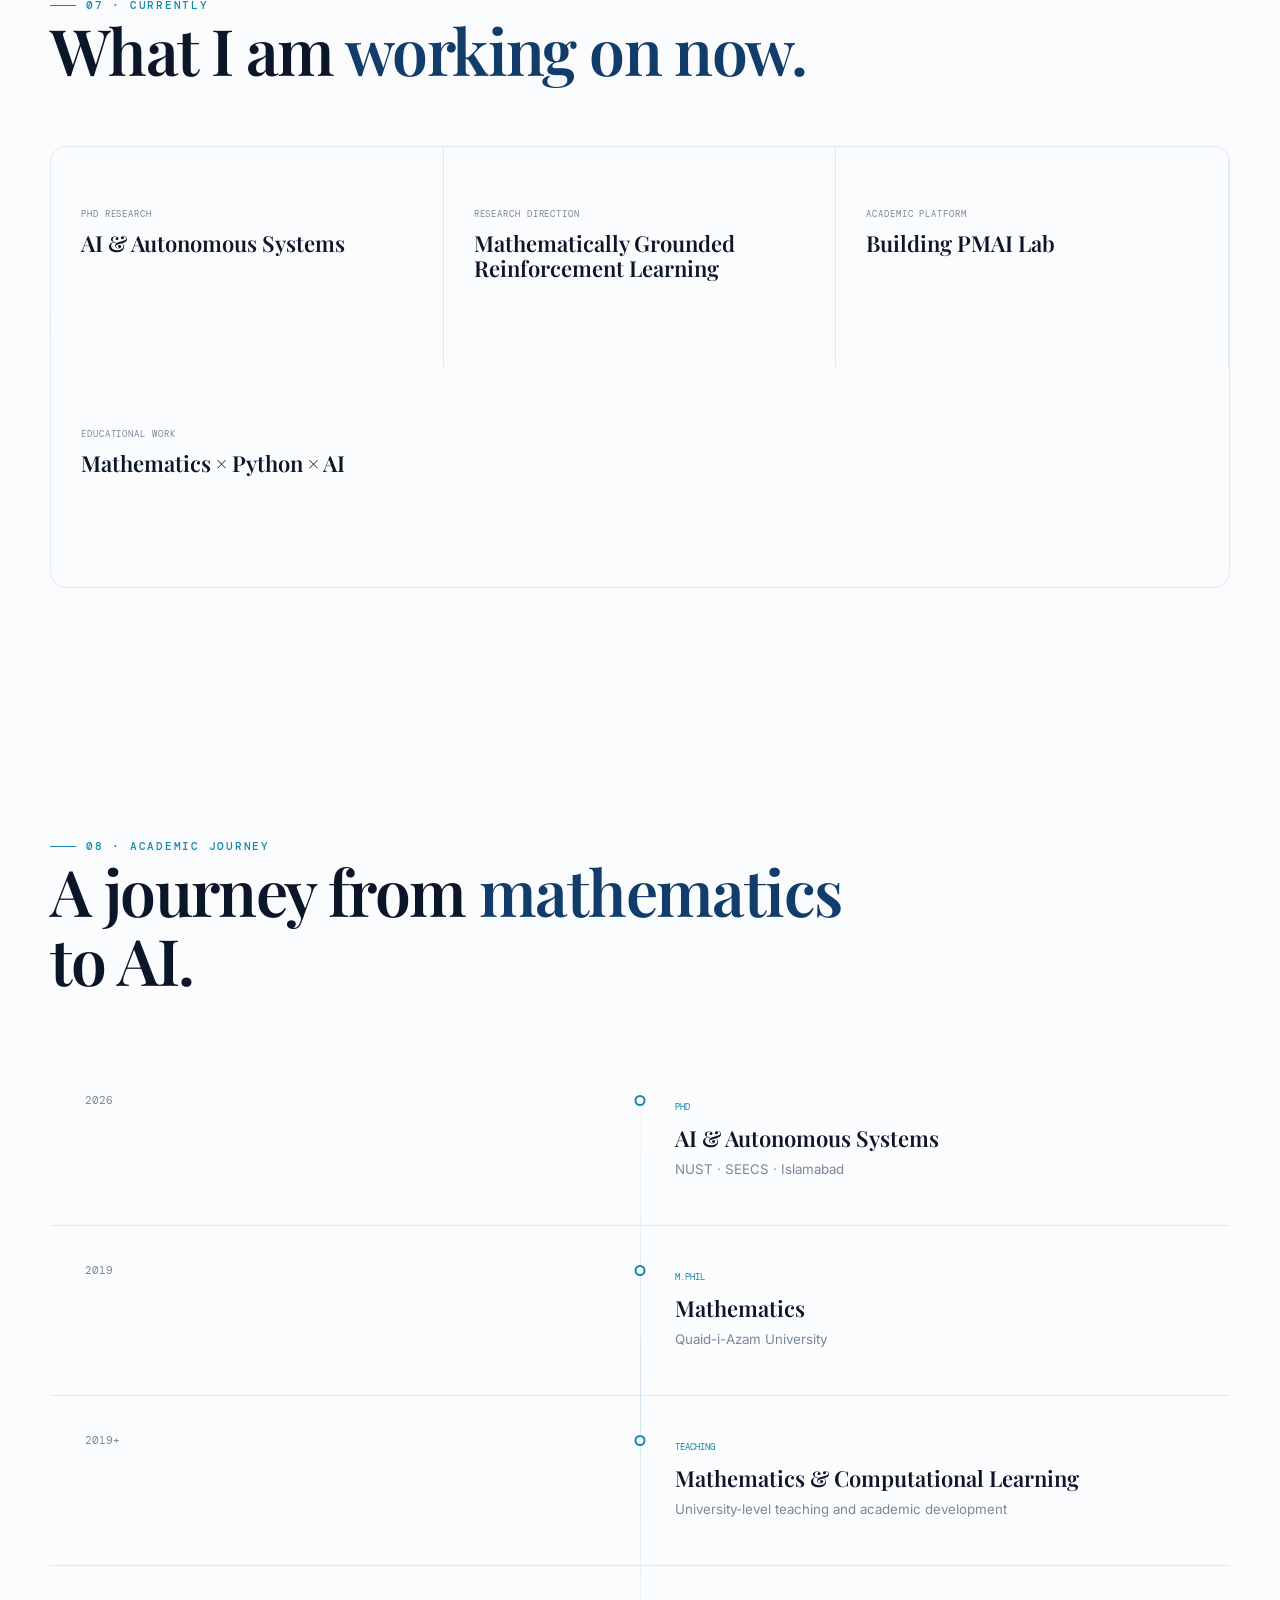
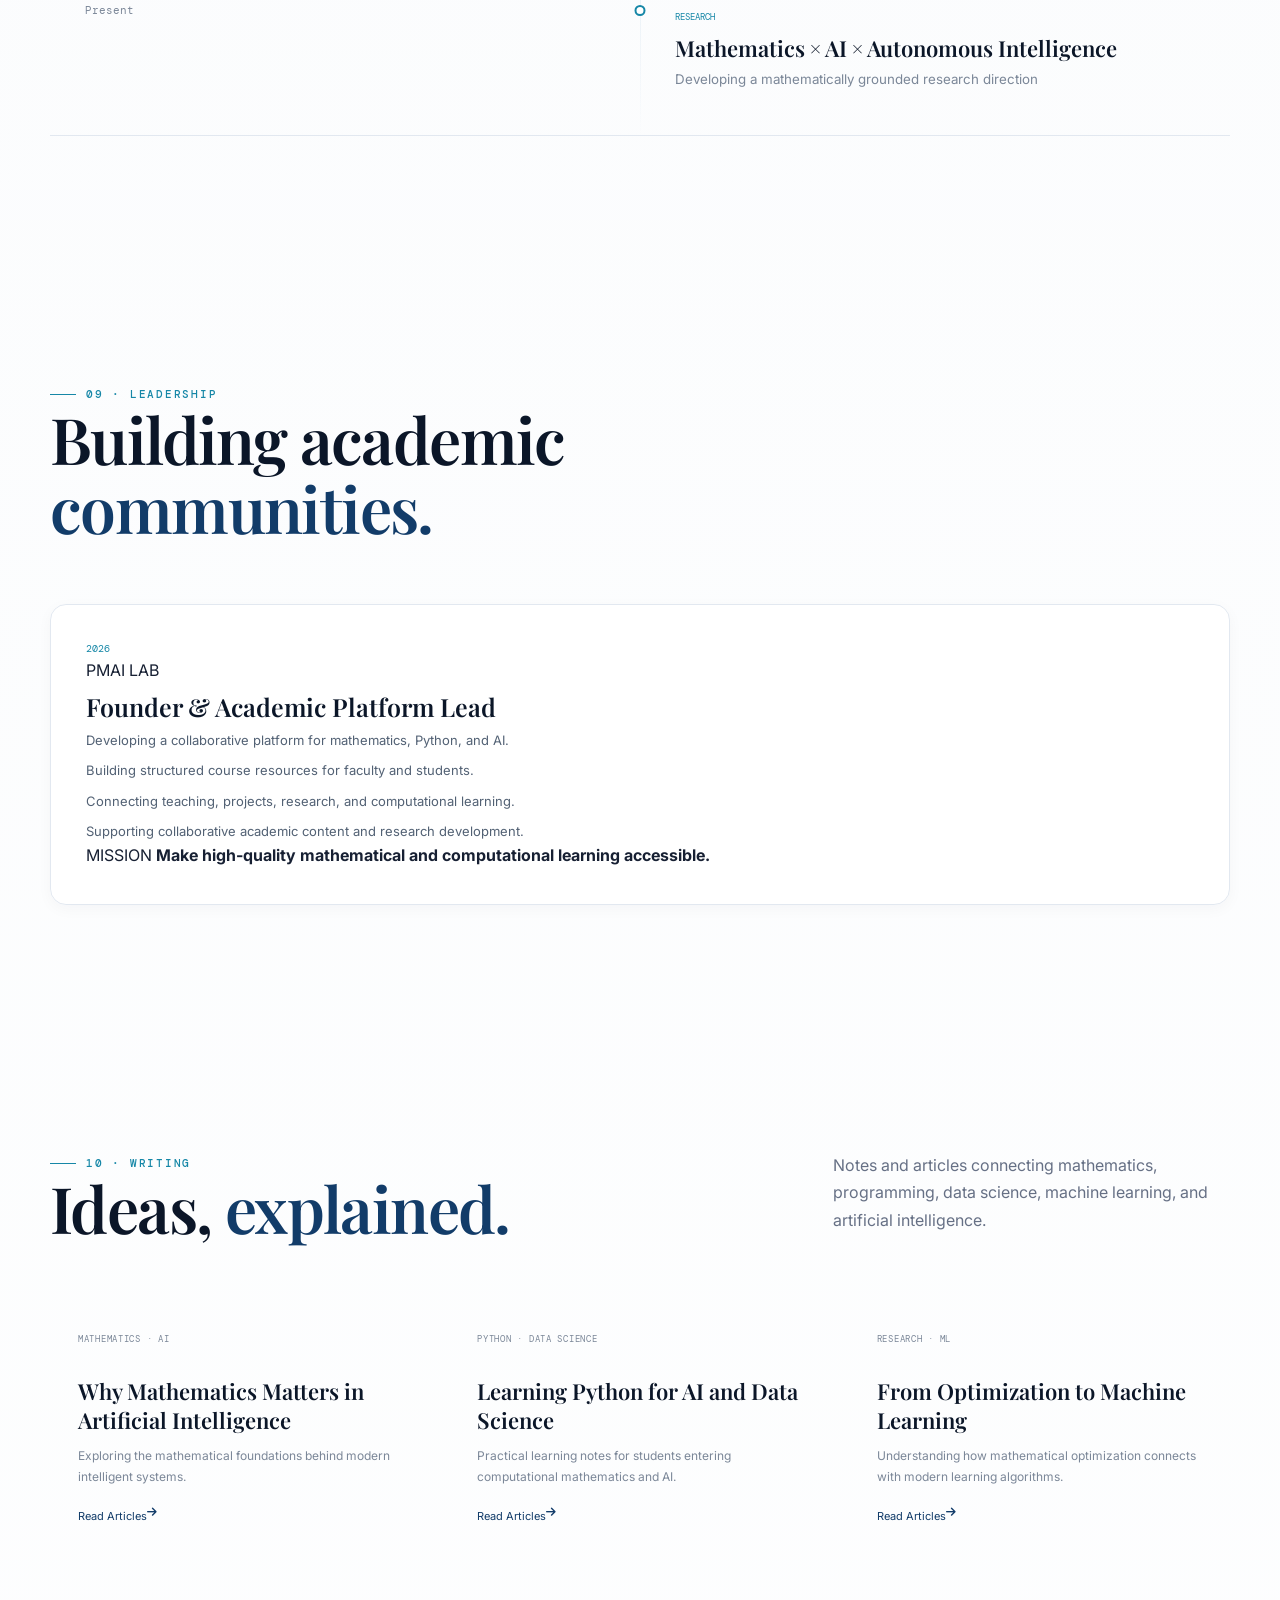
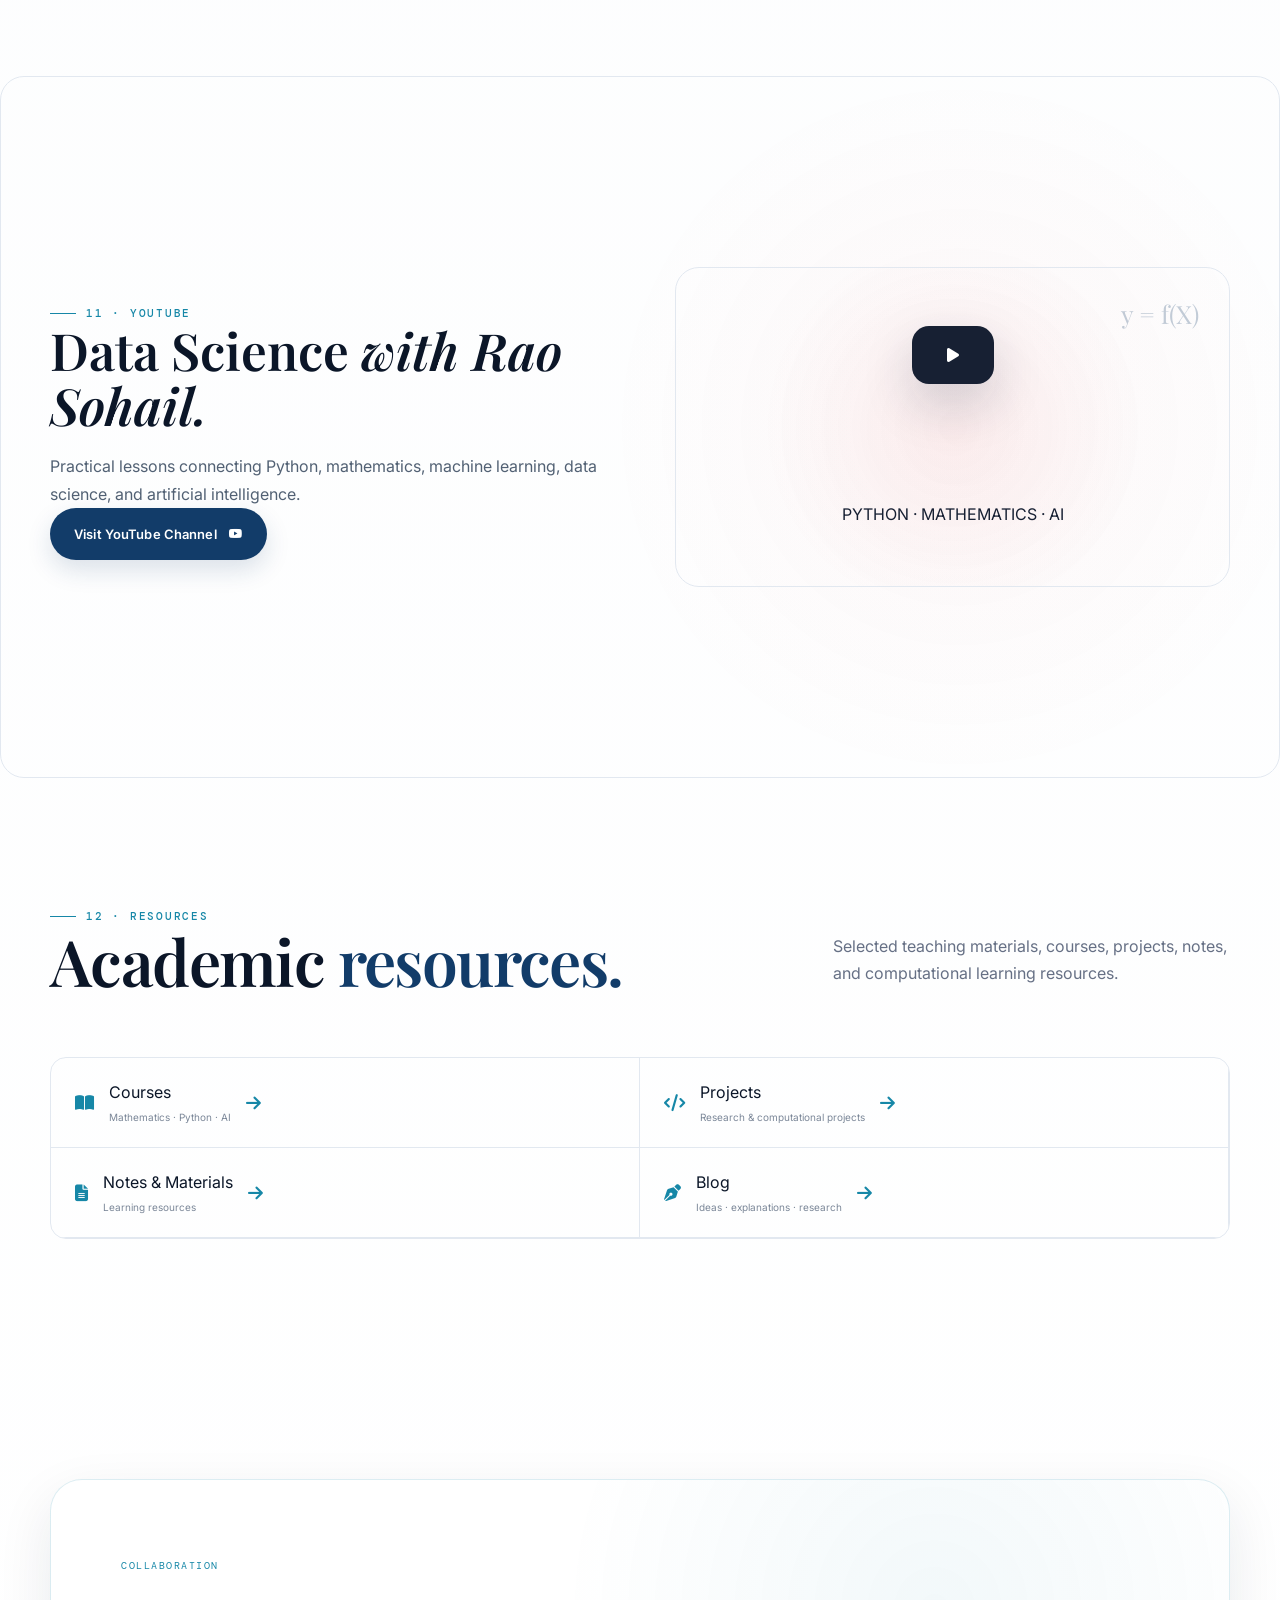
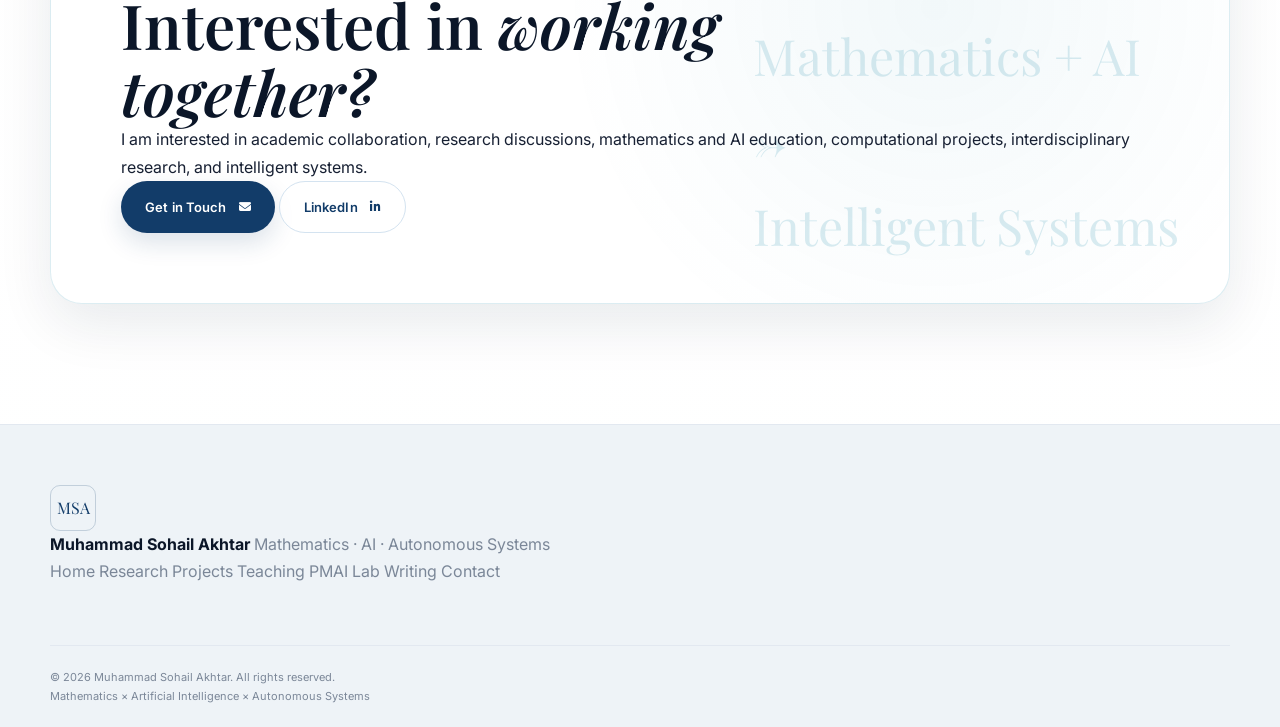
==== commit 4b7e658e: "Update print statement from 'Hello' to 'Goodbye'" ====
--- a/index.html
+++ b/index.html
@@ -1,11 +1,12 @@
+
 <!DOCTYPE html>
 <html lang="en">
 
 <head>
 
-    <!-- =====================================================
+    <!-- =========================================================
          BASIC META
-    ====================================================== -->
+    ========================================================== -->
 
     <meta charset="UTF-8">
 
@@ -16,12 +17,12 @@
 
     <meta
         name="description"
-        content="Muhammad Sohail Akhtar — PhD Scholar in AI & Autonomous Systems, Mathematics Educator, Researcher, and AI/ML Practitioner."
+        content="Muhammad Sohail Akhtar — Mathematics, Artificial Intelligence, Machine Learning and Autonomous Systems researcher and educator."
     >
 
     <meta
         name="keywords"
-        content="Muhammad Sohail Akhtar, Mathematics, Artificial Intelligence, Machine Learning, AI Autonomous Systems, NUST, Mathematics Educator, Researcher, PMAI Lab"
+        content="Muhammad Sohail Akhtar, Mathematics, Artificial Intelligence, Machine Learning, Autonomous Systems, Reinforcement Learning, Mathematical AI, NUST, PMAI Lab, Mathematics Educator, Researcher"
     >
 
     <meta
@@ -34,19 +35,49 @@
         content="index, follow"
     >
 
-
-    <!-- =====================================================
+    <meta
+        name="theme-color"
+        content="#123c69"
+    >
+
+
+    <!-- =========================================================
+         OPEN GRAPH
+    ========================================================== -->
+
+    <meta
+        property="og:title"
+        content="Muhammad Sohail Akhtar | Mathematics × AI × Autonomous Systems"
+    >
+
+    <meta
+        property="og:description"
+        content="Academic profile of Muhammad Sohail Akhtar — mathematics educator, AI researcher and PhD Scholar in AI & Autonomous Systems."
+    >
+
+    <meta
+        property="og:type"
+        content="website"
+    >
+
+    <meta
+        property="og:image"
+        content="assets/images/profile.jpeg"
+    >
+
+
+    <!-- =========================================================
          TITLE
-    ====================================================== -->
+    ========================================================== -->
 
     <title>
-        Muhammad Sohail Akhtar | Mathematics × AI × Research
+        Muhammad Sohail Akhtar | Mathematics × AI × Autonomous Systems
     </title>
 
 
-    <!-- =====================================================
+    <!-- =========================================================
          FAVICON
-    ====================================================== -->
+    ========================================================== -->
 
     <link
         rel="icon"
@@ -55,9 +86,9 @@
     >
 
 
-    <!-- =====================================================
+    <!-- =========================================================
          GOOGLE FONTS
-    ====================================================== -->
+    ========================================================== -->
 
     <link
         rel="preconnect"
@@ -76,9 +107,9 @@
     >
 
 
-    <!-- =====================================================
+    <!-- =========================================================
          ICONS
-    ====================================================== -->
+    ========================================================== -->
 
     <link
         rel="stylesheet"
@@ -86,9 +117,9 @@
     >
 
 
-    <!-- =====================================================
-         MAIN CSS
-    ====================================================== -->
+    <!-- =========================================================
+         SITE CSS
+    ========================================================== -->
 
     <link
         rel="stylesheet"
@@ -125,15 +156,46 @@
         href="assets/css/responsive.css"
     >
 
+
+    <!-- =========================================================
+         STRUCTURED DATA
+    ========================================================== -->
+
+    <script type="application/ld+json">
+    {
+        "@context": "https://schema.org",
+        "@type": "Person",
+        "name": "Muhammad Sohail Akhtar",
+        "jobTitle": "Mathematics Educator and AI Researcher",
+        "description": "Mathematics educator and researcher working at the intersection of mathematics, artificial intelligence, machine learning and autonomous systems.",
+        "url": "https://msohailakhtar.github.io/",
+        "sameAs": [
+            "https://www.linkedin.com/in/muhammad-sohail-akhtar"
+        ],
+        "knowsAbout": [
+            "Mathematics",
+            "Artificial Intelligence",
+            "Machine Learning",
+            "Deep Learning",
+            "Reinforcement Learning",
+            "Mathematical Optimization",
+            "Autonomous Systems",
+            "Data Science",
+            "Python",
+            "Computer Vision"
+        ]
+    }
+    </script>
+
 </head>
 
 
-<body>
+<body class="profile-page">
 
 
 <!-- =========================================================
      PAGE LOADER
-========================================================= -->
+========================================================== -->
 
 <div
     class="page-loader"
@@ -154,7 +216,7 @@
         <div class="loader-line"></div>
 
         <small>
-            MATHEMATICS · AI · RESEARCH
+            MATHEMATICS · AI · AUTONOMOUS SYSTEMS
         </small>
 
     </div>
@@ -164,7 +226,7 @@
 
 <!-- =========================================================
      AMBIENT BACKGROUND
-========================================================= -->
+========================================================== -->
 
 <div
     class="ambient-background"
@@ -172,19 +234,12 @@
 >
 
     <span class="math-float math-01">∑</span>
-
     <span class="math-float math-02">∫</span>
-
     <span class="math-float math-03">∇</span>
-
     <span class="math-float math-04">λ</span>
-
     <span class="math-float math-05">f(x)</span>
-
     <span class="math-float math-06">∞</span>
-
     <span class="math-float math-07">∂</span>
-
     <span class="math-float math-08">ℝⁿ</span>
 
 </div>
@@ -192,7 +247,7 @@
 
 <!-- =========================================================
      HEADER / NAVIGATION
-========================================================= -->
+========================================================== -->
 
 <header
     class="profile-header"
@@ -207,7 +262,7 @@
         <div class="navbar-container">
 
 
-            <!-- LOGO -->
+            <!-- BRAND -->
 
             <a
                 href="#home"
@@ -234,7 +289,7 @@
             </a>
 
 
-            <!-- DESKTOP / MOBILE NAV -->
+            <!-- NAVIGATION -->
 
             <ul
                 class="nav-menu"
@@ -320,14 +375,14 @@
 
 <!-- =========================================================
      MAIN
-========================================================= -->
+========================================================== -->
 
 <main id="main-content">
 
 
 <!-- =========================================================
      HERO
-========================================================= -->
+========================================================== -->
 
 <section
     class="profile-hero"
@@ -377,9 +432,10 @@
                 and
                 <strong>autonomous decision-making</strong>.
 
-                My goal is to develop mathematically grounded
-                intelligent systems that can reason, learn,
-                and operate in complex environments.
+                My research direction explores how mathematical
+                structure can contribute to intelligent systems
+                that learn, reason, adapt, and operate in complex
+                and uncertain environments.
 
             </p>
 
@@ -401,13 +457,13 @@
 
 
                 <a
-                    href="#about"
+                    href="#projects"
                     class="profile-btn profile-btn-outline"
                 >
 
-                    Academic Profile
-
-                    <i class="fa-solid fa-arrow-down"></i>
+                    Explore Projects
+
+                    <i class="fa-solid fa-code"></i>
 
                 </a>
 
@@ -427,7 +483,7 @@
                 </span>
 
                 <span>
-                    AI
+                    Deep Learning
                 </span>
 
                 <span>
@@ -435,6 +491,10 @@
                 </span>
 
                 <span>
+                    Reinforcement Learning
+                </span>
+
+                <span>
                     Autonomous Systems
                 </span>
 
@@ -450,7 +510,6 @@
 
 
             <div class="hero-photo-frame">
-
 
                 <img
                     src="assets/images/profile.jpeg"
@@ -458,13 +517,11 @@
                     class="hero-photo"
                 >
 
-
                 <div
                     class="photo-overlay"
                     aria-hidden="true"
                 ></div>
 
-
                 <div class="hero-photo-caption">
 
                     <span>
@@ -472,11 +529,10 @@
                     </span>
 
                     <small>
-                        NUST · SEECS · Islamabad
+                        AI & Autonomous Systems · NUST
                     </small>
 
                 </div>
-
 
             </div>
 
@@ -552,8 +608,6 @@
     </div>
 
 
-    <!-- HERO SCROLL -->
-
     <a
         href="#about"
         class="hero-scroll"
@@ -571,11 +625,9 @@
 
 
 
-
-
 <!-- =========================================================
      ABOUT
-========================================================= -->
+========================================================== -->
 
 <section
     class="profile-section about-section"
@@ -590,7 +642,7 @@
             <div>
 
                 <div class="section-index">
-                   
+                    01 · About
                 </div>
 
                 <h2>
@@ -606,8 +658,8 @@
 
             <p>
 
-                My academic work combines mathematical thinking
-                with modern computational methods to understand,
+                My academic work connects mathematical thinking
+                with computational methods to understand,
                 model, and build intelligent systems.
 
             </p>
@@ -617,8 +669,6 @@
 
         <div class="about-grid">
 
-
-            <!-- ABOUT MAIN -->
 
             <div class="about-main">
 
@@ -626,30 +676,33 @@
 
                     I am a mathematics educator and PhD Scholar
                     in <strong>AI & Autonomous Systems</strong>
-                    at NUST, with a research direction focused
-                    on mathematically grounded approaches to
-                    machine learning and autonomous decision-making.
+                    at NUST, developing an academic direction
+                    that connects mathematical foundations,
+                    machine learning, optimization, and
+                    autonomous intelligence.
 
                 </p>
 
 
                 <p>
 
-                    My academic journey began with mathematics
-                    and gradually expanded toward computational
-                    mathematics, machine learning, data science,
-                    optimization, and artificial intelligence.
+                    My academic foundation is in mathematics,
+                    with an evolving research focus spanning
+                    computational mathematics, machine learning,
+                    data science, optimization, deep learning,
+                    reinforcement learning, and intelligent
+                    autonomous systems.
 
                 </p>
 
 
                 <p>
 
-                    I am particularly interested in the connection
-                    between mathematical structure and learning
-                    algorithms — especially where mathematical
-                    reasoning can make intelligent systems more
-                    interpretable, reliable, and efficient.
+                    I am particularly interested in understanding
+                    how mathematical structure can improve the
+                    reliability, interpretability, efficiency,
+                    and decision-making capabilities of intelligent
+                    systems.
 
                 </p>
 
@@ -679,9 +732,9 @@
 
 
                 <article class="fact-card">
-                         About
+
                     <span>
-                        Current Role
+                        Current Academic Role
                     </span>
 
                     <strong>
@@ -732,7 +785,7 @@
                 <article class="fact-card">
 
                     <span>
-                        Research Direction
+                        Research Identity
                     </span>
 
                     <strong>
@@ -755,9 +808,10 @@
 </section>
 
 
+
 <!-- =========================================================
      RESEARCH
-========================================================= -->
+========================================================== -->
 
 <section
     class="profile-section research-section"
@@ -770,7 +824,7 @@
         <div class="section-intro">
 
             <div class="section-index">
-                 · Research
+                02 · Research
             </div>
 
             <h2>
@@ -783,24 +837,22 @@
 
             <p>
 
-                My research interests explore how mathematical
-                models, optimization, learning theory, and
-                computational methods can contribute to the
-                development of intelligent autonomous systems.
+                My research interests explore mathematical
+                models, optimization, learning algorithms,
+                and computational approaches for intelligent
+                autonomous systems.
 
             </p>
 
         </div>
 
 
-        <!-- RESEARCH FOCUS -->
+        <!-- CURRENT RESEARCH -->
 
         <div class="research-focus">
 
             <div class="research-focus-header">
-
                 CURRENT RESEARCH DIRECTION
-
             </div>
 
             <h3>
@@ -812,6 +864,17 @@
             </h3>
 
 
+            <p>
+
+                The central direction is to investigate how
+                mathematical modeling, optimization, and
+                reinforcement learning can be combined to
+                develop more principled approaches to
+                autonomous decision-making.
+
+            </p>
+
+
             <div class="research-tags">
 
                 <span>
@@ -839,7 +902,151 @@
         </div>
 
 
-      
+        <!-- RESEARCH AREAS -->
+
+        <div class="research-grid">
+
+
+            <article class="research-card">
+
+                <span>
+                    01
+                </span>
+
+                <i class="fa-solid fa-square-root-variable"></i>
+
+                <h3>
+                    Mathematical AI
+                </h3>
+
+                <p>
+
+                    Mathematical foundations, models,
+                    structures, and reasoning for intelligent
+                    computational systems.
+
+                </p>
+
+            </article>
+
+
+            <article class="research-card">
+
+                <span>
+                    02
+                </span>
+
+                <i class="fa-solid fa-brain"></i>
+
+                <h3>
+                    Machine Learning
+                </h3>
+
+                <p>
+
+                    Learning algorithms, predictive modeling,
+                    neural networks, and computational
+                    intelligence.
+
+                </p>
+
+            </article>
+
+
+            <article class="research-card">
+
+                <span>
+                    03
+                </span>
+
+                <i class="fa-solid fa-chart-line"></i>
+
+                <h3>
+                    Optimization
+                </h3>
+
+                <p>
+
+                    Mathematical optimization as a foundation
+                    for learning, estimation, control, and
+                    intelligent decision-making.
+
+                </p>
+
+            </article>
+
+
+            <article class="research-card">
+
+                <span>
+                    04
+                </span>
+
+                <i class="fa-solid fa-robot"></i>
+
+                <h3>
+                    Autonomous Systems
+                </h3>
+
+                <p>
+
+                    Intelligent agents capable of learning,
+                    adapting, reasoning, and making decisions
+                    in dynamic environments.
+
+                </p>
+
+            </article>
+
+
+            <article class="research-card">
+
+                <span>
+                    05
+                </span>
+
+                <i class="fa-solid fa-eye"></i>
+
+                <h3>
+                    Computer Vision
+                </h3>
+
+                <p>
+
+                    Vision-based intelligent systems,
+                    recognition, perception, and practical
+                    AI applications.
+
+                </p>
+
+            </article>
+
+
+            <article class="research-card">
+
+                <span>
+                    06
+                </span>
+
+                <i class="fa-solid fa-database"></i>
+
+                <h3>
+                    Data Science
+                </h3>
+
+                <p>
+
+                    Data analysis, predictive modeling,
+                    visualization, business analytics,
+                    and computational methods.
+
+                </p>
+
+            </article>
+
+
+        </div>
+
 
         <!-- RESEARCH PHILOSOPHY -->
 
@@ -856,13 +1063,23 @@
             <div class="philosophy-statement">
 
                 Mathematics
+
                 <span>→</span>
+
                 Models
+
                 <span>→</span>
+
                 Learning
+
                 <span>→</span>
+
                 Intelligence
 
+                <span>→</span>
+
+                Autonomy
+
             </div>
 
         </div>
@@ -870,11 +1087,12 @@
     </div>
 
 </section>
+
 
 
 <!-- =========================================================
      PMAI LAB
-========================================================= -->
+========================================================== -->
 
 <section
     class="profile-section pmai-section"
@@ -889,7 +1107,7 @@
             <div>
 
                 <div class="section-index">
-                     PMAI Lab 
+                    03 · PMAI Lab
                 </div>
 
                 <h2>
@@ -904,10 +1122,10 @@
 
             <p>
 
-                The Python, Mathematics & Artificial Intelligence
-                Lab is a collaborative academic platform for
-                teaching, research, computational experimentation,
-                and student innovation.
+                PMAI Lab is a collaborative academic platform
+                connecting Python, mathematics, artificial
+                intelligence, teaching, research, projects,
+                and computational learning.
 
             </p>
 
@@ -916,8 +1134,6 @@
 
         <div class="pmai-grid">
 
-
-            <!-- PMAI BRAND -->
 
             <div class="pmai-mark">
 
@@ -932,13 +1148,12 @@
             </div>
 
 
-            <!-- INTRODUCTION -->
-
             <div class="pmai-introduction">
 
                 <p class="large-text">
 
-                    A collaborative academic ecosystem connecting
+                    A collaborative academic ecosystem
+                    connecting
                     <strong>Python</strong>,
                     <strong>Mathematics</strong>,
                     and
@@ -946,56 +1161,60 @@
 
                 </p>
 
+
                 <p>
 
-                    PMAI Lab provides structured learning resources,
-                    course materials, projects, research directions,
-                    faculty contributions, and student-oriented
-                    computational resources.
+                    PMAI Lab brings together structured
+                    educational resources, faculty contributions,
+                    student projects, computational experiments,
+                    research directions, and academic content.
 
                 </p>
 
-               
-
-        <!-- PMAI ACTION -->
-
-        <div class="pmai-action">
-
-            <div>
-
-                <span>
-                    ACADEMIC PLATFORM
-                </span>
-
-                <h3>
-                    Courses · Resources · Projects · Research
-                </h3>
-
-            </div>
-
-            <a
-                href="https://python-mathematics-ai-lab.github.io/"
-                class="profile-btn profile-btn-primary"
-                target="_blank"
-                rel="noopener noreferrer">
-            
-             >
-                Visit Lab
-
-                <i class="fa-solid fa-arrow-right"></i>
-
-            </a>
+
+                <div class="pmai-action">
+
+                    <div>
+
+                        <span>
+                            ACADEMIC PLATFORM
+                        </span>
+
+                        <h3>
+                            Courses · Resources · Projects · Research
+                        </h3>
+
+                    </div>
+
+
+                    <a
+                        href="https://python-mathematics-ai-lab.github.io/"
+                        class="profile-btn profile-btn-primary"
+                        target="_blank"
+                        rel="noopener noreferrer"
+                    >
+
+                        Visit PMAI Lab
+
+                        <i class="fa-solid fa-arrow-right"></i>
+
+                    </a>
+
+                </div>
+
+            </div>
 
         </div>
 
     </div>
 
 </section>
+
 
 
 <!-- =========================================================
      PROJECTS
-========================================================= -->
+========================================================== -->
 
 <section
     class="profile-section projects-section"
@@ -1010,7 +1229,7 @@
             <div>
 
                 <div class="section-index">
-                     Projects
+                    04 · Projects
                 </div>
 
                 <h2>
@@ -1025,10 +1244,10 @@
 
             <p>
 
-                I develop practical computational projects
-                that transform mathematical and AI concepts
-                into usable educational, research, and
-                intelligent systems.
+                I develop computational projects that transform
+                mathematical and AI concepts into practical
+                educational, research, data, and intelligent
+                systems.
 
             </p>
 
@@ -1038,13 +1257,14 @@
         <div class="projects-grid">
 
 
+            <!-- PROJECT 01 -->
+
             <article class="project-card project-featured">
 
-
                 <div class="project-content">
 
                     <span class="project-type">
-                        Intelligent Assistant
+                        AI · Academic Intelligence
                     </span>
 
                     <h3>
@@ -1053,17 +1273,39 @@
 
                     <p>
 
-                        An AI-powered academic assistant concept
-                        designed for web search, PDF analysis,
-                        spreadsheet understanding, DAX generation,
+                        An AI assistant concept designed to
+                        support academic workflows including
+                        web search, PDF understanding,
+                        spreadsheet analysis, DAX generation,
                         Python development, machine learning,
-                        lecture notes, MCQs, and voice interaction.
+                        lecture notes, MCQs, and voice
+                        interaction.
 
                     </p>
 
+                    <div class="project-tags">
+
+                        <span>
+                            LLM
+                        </span>
+
+                        <span>
+                            Python
+                        </span>
+
+                        <span>
+                            Data
+                        </span>
+
+                        <span>
+                            AI
+                        </span>
+
+                    </div>
+
                     <a href="projects/index.html">
 
-                        View Project
+                        Explore Project
 
                         <i class="fa-solid fa-arrow-right"></i>
 
@@ -1074,31 +1316,48 @@
             </article>
 
 
+            <!-- PROJECT 02 -->
+
             <article class="project-card">
 
-                
                 <div class="project-content">
 
                     <span class="project-type">
-                        Student Management
+                        Computer Vision
                     </span>
 
                     <h3>
-                        Face Recognition Attendance System
+                        Face Recognition Student Management
                     </h3>
 
                     <p>
 
-                        A computer vision based student management
+                        A computer-vision based student management
                         and attendance system integrating face
-                        recognition, student records, and database
-                        management.
+                        recognition, student records, attendance
+                        workflows, and database management.
 
                     </p>
 
+                    <div class="project-tags">
+
+                        <span>
+                            Computer Vision
+                        </span>
+
+                        <span>
+                            Python
+                        </span>
+
+                        <span>
+                            Database
+                        </span>
+
+                    </div>
+
                     <a href="projects/index.html">
 
-                        View Project
+                        Explore Project
 
                         <i class="fa-solid fa-arrow-right"></i>
 
@@ -1109,13 +1368,70 @@
             </article>
 
 
+            <!-- PROJECT 03 -->
+
             <article class="project-card">
 
-                
                 <div class="project-content">
 
                     <span class="project-type">
-                        E-Learning
+                        AI · Business Automation
+                    </span>
+
+                    <h3>
+                        AI Shop Agent
+                    </h3>
+
+                    <p>
+
+                        An intelligent shop-agent concept connecting
+                        AI agents, business workflows, WhatsApp
+                        interaction, FastAPI services, and
+                        analytical dashboards.
+
+                    </p>
+
+                    <div class="project-tags">
+
+                        <span>
+                            AI Agent
+                        </span>
+
+                        <span>
+                            FastAPI
+                        </span>
+
+                        <span>
+                            WhatsApp
+                        </span>
+
+                        <span>
+                            Power BI
+                        </span>
+
+                    </div>
+
+                    <a href="projects/index.html">
+
+                        Explore Project
+
+                        <i class="fa-solid fa-arrow-right"></i>
+
+                    </a>
+
+                </div>
+
+            </article>
+
+
+            <!-- PROJECT 04 -->
+
+            <article class="project-card">
+
+                <div class="project-content">
+
+                    <span class="project-type">
+                        Education · E-Learning
                     </span>
 
                     <h3>
@@ -1124,19 +1440,36 @@
 
                     <p>
 
-                        A learning platform connecting mathematics,
-                        Python programming, artificial intelligence,
-                        data science, and computational learning.
+                        An educational platform connecting
+                        mathematics, Python programming,
+                        artificial intelligence, data science,
+                        and computational learning.
 
                     </p>
 
-                    
-                       <a  href="https://msohailakhtar.github.io/Sohail_Academy/"
-                    target="_blank"
-                    rel="noopener noreferrer"
-                    class="profile-btn profile-btn-primary"
+                    <div class="project-tags">
+
+                        <span>
+                            Mathematics
+                        </span>
+
+                        <span>
+                            Python
+                        </span>
+
+                        <span>
+                            AI
+                        </span>
+
+                    </div>
+
+                    <a
+                        href="https://msohailakhtar.github.io/Sohail_Academy/"
+                        target="_blank"
+                        rel="noopener noreferrer"
                     >
-                        View Project
+
+                        Visit Academy
 
                         <i class="fa-solid fa-arrow-right"></i>
 
@@ -1147,16 +1480,241 @@
             </article>
 
 
+            <!-- PROJECT 05 -->
+
+            <article class="project-card">
+
+                <div class="project-content">
+
+                    <span class="project-type">
+                        Research · Machine Learning
+                    </span>
+
+                    <h3>
+                        Mathematical Machine Learning
+                    </h3>
+
+                    <p>
+
+                        Computational work exploring the connection
+                        between mathematical concepts, predictive
+                        models, optimization, neural networks,
+                        and machine learning algorithms.
+
+                    </p>
+
+                    <div class="project-tags">
+
+                        <span>
+                            ML
+                        </span>
+
+                        <span>
+                            Mathematics
+                        </span>
+
+                        <span>
+                            Optimization
+                        </span>
+
+                    </div>
+
+                    <a href="projects/index.html">
+
+                        Explore Research Projects
+
+                        <i class="fa-solid fa-arrow-right"></i>
+
+                    </a>
+
+                </div>
+
+            </article>
+
+
+            <!-- PROJECT 06 -->
+
+            <article class="project-card">
+
+                <div class="project-content">
+
+                    <span class="project-type">
+                        Academic Infrastructure
+                    </span>
+
+                    <h3>
+                        PMAI Lab Academic Ecosystem
+                    </h3>
+
+                    <p>
+
+                        A collaborative infrastructure for courses,
+                        lectures, assignments, quizzes, resources,
+                        faculty contributions, projects, and
+                        research-oriented academic content.
+
+                    </p>
+
+                    <div class="project-tags">
+
+                        <span>
+                            GitHub
+                        </span>
+
+                        <span>
+                            Education
+                        </span>
+
+                        <span>
+                            Research
+                        </span>
+
+                    </div>
+
+                    <a
+                        href="https://python-mathematics-ai-lab.github.io/"
+                        target="_blank"
+                        rel="noopener noreferrer"
+                    >
+
+                        Visit PMAI Lab
+
+                        <i class="fa-solid fa-arrow-right"></i>
+
+                    </a>
+
+                </div>
+
+            </article>
+
+
         </div>
 
     </div>
 
 </section>
+
+
+
+<!-- =========================================================
+     ACADEMIC IMPACT
+========================================================== -->
+
+<section
+    class="profile-section impact-section"
+    id="impact"
+>
+
+    <div class="profile-container">
+
+
+        <div class="section-intro">
+
+            <div class="section-index">
+                05 · Academic Impact
+            </div>
+
+            <h2>
+
+                Teaching,
+                <em>building,</em>
+                and research.
+
+            </h2>
+
+            <p>
+
+                An academic profile shaped by university teaching,
+                computational projects, research development,
+                and collaborative educational initiatives.
+
+            </p>
+
+        </div>
+
+
+        <div class="impact-grid">
+
+
+            <article class="impact-card">
+
+                <strong>
+                    6+
+                </strong>
+
+                <span>
+                    Years
+                </span>
+
+                <p>
+                    University-level teaching and academic work
+                </p>
+
+            </article>
+
+
+            <article class="impact-card">
+
+                <strong>
+                    3
+                </strong>
+
+                <span>
+                    Core Domains
+                </span>
+
+                <p>
+                    Mathematics · Python · Artificial Intelligence
+                </p>
+
+            </article>
+
+
+            <article class="impact-card">
+
+                <strong>
+                    1
+                </strong>
+
+                <span>
+                    Research Direction
+                </span>
+
+                <p>
+                    Mathematically grounded autonomous intelligence
+                </p>
+
+            </article>
+
+
+            <article class="impact-card">
+
+                <strong>
+                    PMAI
+                </strong>
+
+                <span>
+                    Academic Lab
+                </span>
+
+                <p>
+                    Collaborative mathematics and AI ecosystem
+                </p>
+
+            </article>
+
+
+        </div>
+
+    </div>
+
+</section>
+
 
 
 <!-- =========================================================
      TEACHING
-========================================================= -->
+========================================================== -->
 
 <section
     class="profile-section teaching-section"
@@ -1169,7 +1727,7 @@
         <div class="section-intro">
 
             <div class="section-index">
-                 Teaching
+                06 · Teaching
             </div>
 
             <h2>
@@ -1181,10 +1739,9 @@
 
             <p>
 
-                My teaching philosophy combines mathematical
-                foundations with computational thinking,
-                programming, data analysis, and artificial
-                intelligence.
+                My teaching combines mathematical foundations
+                with computational thinking, programming,
+                data analysis, and artificial intelligence.
 
             </p>
 
@@ -1197,7 +1754,7 @@
             <article class="teaching-card">
 
                 <span class="teaching-number">
-                    
+                    01
                 </span>
 
                 <i class="fa-solid fa-square-root-variable"></i>
@@ -1232,7 +1789,7 @@
             <article class="teaching-card">
 
                 <span class="teaching-number">
-                    
+                    02
                 </span>
 
                 <i class="fa-brands fa-python"></i>
@@ -1243,9 +1800,9 @@
 
                 <p>
 
-                    Python programming, computational thinking,
-                    scientific computing, automation, and
-                    programming for AI.
+                    Python programming, scientific computing,
+                    automation, computational thinking,
+                    and programming for AI.
 
                 </p>
 
@@ -1267,7 +1824,7 @@
             <article class="teaching-card">
 
                 <span class="teaching-number">
-                
+                    03
                 </span>
 
                 <i class="fa-solid fa-chart-column"></i>
@@ -1302,7 +1859,7 @@
             <article class="teaching-card">
 
                 <span class="teaching-number">
-                
+                    04
                 </span>
 
                 <i class="fa-solid fa-robot"></i>
@@ -1341,9 +1898,10 @@
 </section>
 
 
+
 <!-- =========================================================
-     CURRENTLY / NOW
-========================================================= -->
+     CURRENTLY
+========================================================== -->
 
 <section
     class="profile-section now-section"
@@ -1356,7 +1914,7 @@
         <div class="section-intro">
 
             <div class="section-index">
-                 Currently
+                07 · Currently
             </div>
 
             <h2>
@@ -1373,10 +1931,6 @@
 
 
             <div class="now-item">
-
-                <span>
-                    
-                </span>
 
                 <small>
                     PhD Research
@@ -1391,26 +1945,18 @@
 
             <div class="now-item">
 
-                <span>
-                    
-                </span>
-
                 <small>
                     Research Direction
                 </small>
 
                 <h3>
-                    Mathematical Reinforcement Learning
+                    Mathematically Grounded Reinforcement Learning
                 </h3>
 
             </div>
 
 
             <div class="now-item">
-
-                <span>
-                    
-                </span>
 
                 <small>
                     Academic Platform
@@ -1425,10 +1971,6 @@
 
             <div class="now-item">
 
-                <span>
-                    
-                </span>
-
                 <small>
                     Educational Work
                 </small>
@@ -1447,9 +1989,255 @@
 </section>
 
 
+
 <!-- =========================================================
-     WRITING / BLOG
-========================================================= -->
+     ACADEMIC JOURNEY
+========================================================== -->
+
+<section
+    class="profile-section timeline-section"
+    id="academic-journey"
+>
+
+    <div class="profile-container">
+
+
+        <div class="section-intro">
+
+            <div class="section-index">
+                08 · Academic Journey
+            </div>
+
+            <h2>
+
+                A journey from
+                <em>mathematics</em>
+                to AI.
+
+            </h2>
+
+        </div>
+
+
+        <div class="academic-timeline">
+
+
+            <article class="timeline-entry">
+
+                <div class="timeline-year">
+                    2026
+                </div>
+
+                <div class="timeline-marker"></div>
+
+                <div class="timeline-content">
+
+                    <span>
+                        PhD
+                    </span>
+
+                    <h3>
+                        AI & Autonomous Systems
+                    </h3>
+
+                    <small>
+                        NUST · SEECS · Islamabad
+                    </small>
+
+                </div>
+
+            </article>
+
+
+            <article class="timeline-entry">
+
+                <div class="timeline-year">
+                    2019
+                </div>
+
+                <div class="timeline-marker"></div>
+
+                <div class="timeline-content">
+
+                    <span>
+                        M.Phil
+                    </span>
+
+                    <h3>
+                        Mathematics
+                    </h3>
+
+                    <small>
+                        Quaid-i-Azam University
+                    </small>
+
+                </div>
+
+            </article>
+
+
+            <article class="timeline-entry">
+
+                <div class="timeline-year">
+                    2019+
+                </div>
+
+                <div class="timeline-marker"></div>
+
+                <div class="timeline-content">
+
+                    <span>
+                        Teaching
+                    </span>
+
+                    <h3>
+                        Mathematics & Computational Learning
+                    </h3>
+
+                    <small>
+                        University-level teaching and academic development
+                    </small>
+
+                </div>
+
+            </article>
+
+
+            <article class="timeline-entry">
+
+                <div class="timeline-year">
+                    Present
+                </div>
+
+                <div class="timeline-marker"></div>
+
+                <div class="timeline-content">
+
+                    <span>
+                        Research
+                    </span>
+
+                    <h3>
+                        Mathematics × AI × Autonomous Intelligence
+                    </h3>
+
+                    <small>
+                        Developing a mathematically grounded research direction
+                    </small>
+
+                </div>
+
+            </article>
+
+
+        </div>
+
+    </div>
+
+</section>
+
+
+
+<!-- =========================================================
+     LEADERSHIP
+========================================================== -->
+
+<section
+    class="profile-section leadership-section"
+    id="leadership"
+>
+
+    <div class="profile-container">
+
+
+        <div class="section-intro">
+
+            <div class="section-index">
+                09 · Leadership
+            </div>
+
+            <h2>
+
+                Building academic
+                <em>communities.</em>
+
+            </h2>
+
+        </div>
+
+
+        <div class="leadership-card">
+
+
+            <div class="leadership-year">
+                2026
+            </div>
+
+
+            <div class="leadership-main">
+
+                <span>
+                    PMAI LAB
+                </span>
+
+                <h3>
+                    Founder & Academic Platform Lead
+                </h3>
+
+
+                <ul>
+
+                    <li>
+                        Developing a collaborative platform
+                        for mathematics, Python, and AI.
+                    </li>
+
+                    <li>
+                        Building structured course resources
+                        for faculty and students.
+                    </li>
+
+                    <li>
+                        Connecting teaching, projects,
+                        research, and computational learning.
+                    </li>
+
+                    <li>
+                        Supporting collaborative academic
+                        content and research development.
+                    </li>
+
+                </ul>
+
+            </div>
+
+
+            <div class="leadership-note">
+
+                <span>
+                    MISSION
+                </span>
+
+                <strong>
+
+                    Make high-quality mathematical and
+                    computational learning accessible.
+
+                </strong>
+
+            </div>
+
+        </div>
+
+    </div>
+
+</section>
+
+
+
+<!-- =========================================================
+     WRITING
+========================================================== -->
 
 <section
     class="profile-section writing-section"
@@ -1464,7 +2252,7 @@
             <div>
 
                 <div class="section-index">
-                     Writing
+                    10 · Writing
                 </div>
 
                 <h2>
@@ -1494,9 +2282,7 @@
             <article class="writing-card">
 
                 <div class="writing-meta">
-
                     MATHEMATICS · AI
-
                 </div>
 
                 <h3>
@@ -1524,9 +2310,7 @@
             <article class="writing-card">
 
                 <div class="writing-meta">
-
                     PYTHON · DATA SCIENCE
-
                 </div>
 
                 <h3>
@@ -1554,9 +2338,7 @@
             <article class="writing-card">
 
                 <div class="writing-meta">
-
                     RESEARCH · ML
-
                 </div>
 
                 <h3>
@@ -1588,9 +2370,10 @@
 </section>
 
 
+
 <!-- =========================================================
      YOUTUBE
-========================================================= -->
+========================================================== -->
 
 <section
     class="profile-section youtube-section"
@@ -1599,13 +2382,14 @@
 
     <div class="profile-container">
 
+
         <div class="youtube-grid">
 
 
             <div class="youtube-copy">
 
                 <div class="section-index">
-                     YouTube
+                    11 · YouTube
                 </div>
 
                 <h2>
@@ -1617,10 +2401,9 @@
 
                 <p>
 
-                    Learn Python, mathematics, machine learning,
-                    data science, and artificial intelligence
-                    through practical and mathematically grounded
-                    lessons.
+                    Practical lessons connecting Python,
+                    mathematics, machine learning, data science,
+                    and artificial intelligence.
 
                 </p>
 
@@ -1647,27 +2430,24 @@
                     y = f(X)
                 </span>
 
-
                 <a
                     href="https://www.youtube.com/"
                     target="_blank"
                     rel="noopener noreferrer"
                     class="youtube-play"
-                    aria-label="Visit YouTube"
+                    aria-label="Visit YouTube channel"
                 >
 
                     <i class="fa-solid fa-play"></i>
 
                 </a>
 
-
                 <span class="youtube-label">
-
                     PYTHON · MATHEMATICS · AI
-
-                </span>
-
-            </div>
+                </span>
+
+            </div>
+
 
         </div>
 
@@ -1675,218 +2455,11 @@
 
 </section>
 
-
-<!-- =========================================================
-     ACADEMIC TIMELINE
-========================================================= -->
-
-<section
-    class="profile-section timeline-section"
-    id="academic-journey"
->
-
-    <div class="profile-container">
-
-
-        <div class="section-intro">
-
-            <div class="section-index">
-                 Academic Journey
-            </div>
-
-            <h2>
-
-                A journey from
-                <em>mathematics</em>
-                to AI.
-
-            </h2>
-
-        </div>
-
-
-        <div class="academic-timeline">
-
-
-            <article class="timeline-entry">
-
-                <div class="timeline-year">
-                    2026
-                </div>
-
-                <div class="timeline-marker"></div>
-
-                <div class="timeline-content">
-
-                    <span>
-                        PhD
-                    </span>
-
-                    <h3>
-                        AI & Autonomous Systems
-                    </h3>
-
-                    <small>
-                        NUST · SEECS · Islamabad
-                    </small>
-
-                </div>
-
-            </article>
-
-
-            <article class="timeline-entry">
-
-                <div class="timeline-year">
-                    2019
-                </div>
-
-                <div class="timeline-marker"></div>
-
-                <div class="timeline-content">
-
-                    <span>
-                        M.Phil
-                    </span>
-
-                    <h3>
-                        Mathematics
-                    </h3>
-
-                    <small>
-                        Quaid-i-Azam University
-                    </small>
-
-                </div>
-
-            </article>
-
-
-            <article class="timeline-entry">
-
-                <div class="timeline-year">
-                    2019+
-                </div>
-
-                <div class="timeline-marker"></div>
-
-                <div class="timeline-content">
-
-                    <span>
-                        Teaching
-                    </span>
-
-                    <h3>
-                        Mathematics & Computational Learning
-                    </h3>
-
-                    <small>
-                        University-level teaching and academic development
-                    </small>
-
-                </div>
-
-            </article>
-
-
-        </div>
-
-    </div>
-
-</section>
-
-
-<!-- =========================================================
-     LEADERSHIP / ACADEMIC CONTRIBUTION
-========================================================= -->
-
-<section
-    class="profile-section leadership-section"
-    id="leadership"
->
-
-    <div class="profile-container">
-
-
-        <div class="section-intro">
-
-            <div class="section-index">
-                 Leadership
-            </div>
-
-            <h2>
-
-                Building academic
-                <em>communities.</em>
-
-            </h2>
-
-        </div>
-
-
-        <div class="leadership-card">
-
-
-            <div class="leadership-year">
-                2026
-            </div>
-
-
-            <div class="leadership-main">
-
-                <span>
-                    PMAI LAB
-                </span>
-
-                <h3>
-                    Founder & Academic Platform Lead
-                </h3>
-
-                <ul>
-
-                    <li>
-                        Developing a collaborative platform
-                        for mathematics, Python, and AI.
-                    </li>
-
-                    <li>
-                        Organizing structured course resources
-                        for faculty and students.
-                    </li>
-
-                    <li>
-                        Connecting teaching, projects,
-                        research, and computational learning.
-                    </li>
-
-                </ul>
-
-            </div>
-
-
-            <div class="leadership-note">
-
-                <span>
-                    MISSION
-                </span>
-
-                <strong>
-                    Make high-quality mathematical and
-                    computational learning accessible.
-                </strong>
-
-            </div>
-
-        </div>
-
-    </div>
-
-</section>
 
 
 <!-- =========================================================
      RESOURCES
-========================================================= -->
+========================================================== -->
 
 <section
     class="profile-section resources-section"
@@ -1901,7 +2474,7 @@
             <div>
 
                 <div class="section-index">
-                     Resources
+                    12 · Resources
                 </div>
 
                 <h2>
@@ -1916,9 +2489,9 @@
 
             <p>
 
-                Access selected teaching materials,
-                research resources, projects, and
-                computational learning material.
+                Selected teaching materials, courses,
+                projects, notes, and computational learning
+                resources.
 
             </p>
 
@@ -1962,7 +2535,7 @@
                     Projects
 
                     <small>
-                        Research & student projects
+                        Research & computational projects
                     </small>
 
                 </span>
@@ -2023,9 +2596,10 @@
 </section>
 
 
+
 <!-- =========================================================
      COLLABORATION
-========================================================= -->
+========================================================== -->
 
 <section
     class="profile-section collaboration-section"
@@ -2056,20 +2630,23 @@
 
                 </h2>
 
+
                 <p>
 
                     I am interested in academic collaboration,
                     research discussions, mathematics and AI
                     education, computational projects,
-                    and interdisciplinary work.
+                    interdisciplinary research, and
+                    intelligent systems.
 
                 </p>
 
 
                 <div class="collaboration-actions">
 
+
                     <a
-                        href="mailto:sohail.akhtar@riphah.edu.pk"
+                        href="mailto:msakhtar@math.qau.edu.pk"
                         class="profile-btn profile-btn-primary"
                     >
 
@@ -2081,18 +2658,19 @@
 
 
                     <a
-                        href="https://github.com/"
+                        href="https://www.linkedin.com/in/muhammad-sohail-akhtar"
                         target="_blank"
                         rel="noopener noreferrer"
                         class="profile-btn profile-btn-outline"
                     >
 
-                        GitHub
-
-                        <i class="fa-brands fa-github"></i>
+                        LinkedIn
+
+                        <i class="fa-brands fa-linkedin-in"></i>
 
                     </a>
 
+
                 </div>
 
             </div>
@@ -2101,9 +2679,13 @@
             <div class="collaboration-equation">
 
                 Mathematics + AI
+
                 <br>
+
                 →
+
                 <br>
+
                 Intelligent Systems
 
             </div>
@@ -2117,15 +2699,14 @@
 
 
 </main>
+
 
 
 <!-- =========================================================
      FOOTER
-========================================================= -->
-
-<footer
-    class="profile-footer"
->
+========================================================== -->
+
+<footer class="profile-footer">
 
     <div class="profile-container">
 
@@ -2146,7 +2727,7 @@
                     </strong>
 
                     <span>
-                        Mathematics · AI · Research
+                        Mathematics · AI · Autonomous Systems
                     </span>
 
                 </div>
@@ -2197,27 +2778,32 @@
                 <span id="currentYear">
                     2026
                 </span>
+
                 Muhammad Sohail Akhtar.
                 All rights reserved.
 
             </p>
 
+
             <p>
 
                 Mathematics × Artificial Intelligence
+                × Autonomous Systems
 
             </p>
 
         </div>
 
+
     </div>
 
 </footer>
+
 
 
 <!-- =========================================================
      BACK TO TOP
-========================================================= -->
+========================================================== -->
 
 <button
     class="back-to-top"
@@ -2230,434 +2816,498 @@
 </button>
 
 
+
 <!-- =========================================================
      JAVASCRIPT
-========================================================= -->
+========================================================== -->
 
 <script>
 
-document.addEventListener("DOMContentLoaded", function () {
-
-
-    /* =====================================================
-       ELEMENTS
-    ===================================================== */
-
-    const header =
-        document.getElementById("profileHeader");
-
-    const menuToggle =
-        document.getElementById("menuToggle");
-
-    const navMenu =
-        document.getElementById("navMenu");
-
-    const backToTop =
-        document.getElementById("backToTop");
-
-    const pageLoader =
-        document.getElementById("pageLoader");
-
-    const currentYear =
-        document.getElementById("currentYear");
-
-
-
-    /* =====================================================
-       CURRENT YEAR
-    ===================================================== */
-
-    if (currentYear) {
-
-        currentYear.textContent =
-            new Date().getFullYear();
-
-    }
-
-
-
-    /* =====================================================
-       PAGE LOADER
-    ===================================================== */
-
-    window.addEventListener("load", function () {
-
-        setTimeout(function () {
-
-            if (pageLoader) {
-
-                pageLoader.classList.add("loaded");
-
-            }
-
-        }, 500);
-
-    });
-
-
-
-    /* =====================================================
-       HEADER SCROLL STATE
-    ===================================================== */
-
-    function handleHeaderScroll() {
-
-        if (!header) return;
-
-        if (window.scrollY > 40) {
-
-            header.classList.add("scrolled");
-
-        } else {
-
-            header.classList.remove("scrolled");
+document.addEventListener(
+    "DOMContentLoaded",
+    function () {
+
+
+        /* =====================================================
+           ELEMENTS
+        ====================================================== */
+
+        const header =
+            document.getElementById("profileHeader");
+
+        const menuToggle =
+            document.getElementById("menuToggle");
+
+        const navMenu =
+            document.getElementById("navMenu");
+
+        const backToTop =
+            document.getElementById("backToTop");
+
+        const pageLoader =
+            document.getElementById("pageLoader");
+
+        const currentYear =
+            document.getElementById("currentYear");
+
+
+        /* =====================================================
+           CURRENT YEAR
+        ====================================================== */
+
+        if (currentYear) {
+
+            currentYear.textContent =
+                new Date().getFullYear();
 
         }
 
-    }
-
-    window.addEventListener(
-        "scroll",
-        handleHeaderScroll,
-        { passive: true }
-    );
-
-    handleHeaderScroll();
-
-
-
-    /* =====================================================
-       MOBILE MENU
-    ===================================================== */
-
-    if (menuToggle && navMenu) {
-
-        menuToggle.addEventListener(
-            "click",
+
+        /* =====================================================
+           PAGE LOADER
+        ====================================================== */
+
+        window.addEventListener(
+            "load",
             function () {
 
-                const expanded =
-                    menuToggle.getAttribute(
-                        "aria-expanded"
-                    ) === "true";
-
-                menuToggle.setAttribute(
-                    "aria-expanded",
-                    String(!expanded)
-                );
-
-                navMenu.classList.toggle(
-                    "active"
+                setTimeout(
+                    function () {
+
+                        if (pageLoader) {
+
+                            pageLoader.classList.add(
+                                "loaded"
+                            );
+
+                        }
+
+                    },
+                    500
                 );
 
             }
         );
 
 
-        /* CLOSE MENU AFTER CLICK */
-
-        navMenu
-            .querySelectorAll("a")
-            .forEach(function (link) {
-
-                link.addEventListener(
-                    "click",
-                    function () {
+        /* =====================================================
+           HEADER SCROLL STATE
+        ====================================================== */
+
+        function handleHeaderScroll() {
+
+            if (!header) return;
+
+            if (window.scrollY > 40) {
+
+                header.classList.add(
+                    "scrolled"
+                );
+
+            } else {
+
+                header.classList.remove(
+                    "scrolled"
+                );
+
+            }
+
+        }
+
+
+        window.addEventListener(
+            "scroll",
+            handleHeaderScroll,
+            { passive: true }
+        );
+
+        handleHeaderScroll();
+
+
+        /* =====================================================
+           MOBILE MENU
+        ====================================================== */
+
+        if (menuToggle && navMenu) {
+
+
+            menuToggle.addEventListener(
+                "click",
+                function () {
+
+                    const expanded =
+                        menuToggle.getAttribute(
+                            "aria-expanded"
+                        ) === "true";
+
+
+                    menuToggle.setAttribute(
+                        "aria-expanded",
+                        String(!expanded)
+                    );
+
+
+                    menuToggle.setAttribute(
+                        "aria-label",
+                        expanded
+                            ? "Open navigation menu"
+                            : "Close navigation menu"
+                    );
+
+
+                    navMenu.classList.toggle(
+                        "active"
+                    );
+
+                }
+            );
+
+
+            /* CLOSE AFTER CLICK */
+
+            navMenu
+                .querySelectorAll("a")
+                .forEach(
+                    function (link) {
+
+                        link.addEventListener(
+                            "click",
+                            function () {
+
+                                menuToggle.setAttribute(
+                                    "aria-expanded",
+                                    "false"
+                                );
+
+                                menuToggle.setAttribute(
+                                    "aria-label",
+                                    "Open navigation menu"
+                                );
+
+                                navMenu.classList.remove(
+                                    "active"
+                                );
+
+                            }
+                        );
+
+                    }
+                );
+
+
+            /* CLOSE OUTSIDE */
+
+            document.addEventListener(
+                "click",
+                function (event) {
+
+                    if (
+                        !navMenu.contains(
+                            event.target
+                        ) &&
+                        !menuToggle.contains(
+                            event.target
+                        )
+                    ) {
 
                         menuToggle.setAttribute(
                             "aria-expanded",
                             "false"
                         );
 
+                        menuToggle.setAttribute(
+                            "aria-label",
+                            "Open navigation menu"
+                        );
+
                         navMenu.classList.remove(
                             "active"
                         );
 
                     }
+
+                }
+            );
+
+        }
+
+
+        /* =====================================================
+           BACK TO TOP
+        ====================================================== */
+
+        function handleBackToTop() {
+
+            if (!backToTop) return;
+
+            if (window.scrollY > 700) {
+
+                backToTop.classList.add(
+                    "visible"
                 );
 
-            });
-
-
-        /* CLOSE WHEN CLICKING OUTSIDE */
+            } else {
+
+                backToTop.classList.remove(
+                    "visible"
+                );
+
+            }
+
+        }
+
+
+        window.addEventListener(
+            "scroll",
+            handleBackToTop,
+            { passive: true }
+        );
+
+        handleBackToTop();
+
+
+        if (backToTop) {
+
+            backToTop.addEventListener(
+                "click",
+                function () {
+
+                    window.scrollTo({
+
+                        top: 0,
+
+                        behavior: "smooth"
+
+                    });
+
+                }
+            );
+
+        }
+
+
+        /* =====================================================
+           ACTIVE NAVIGATION
+        ====================================================== */
+
+        const sections =
+            document.querySelectorAll(
+                "main section[id]"
+            );
+
+        const navLinks =
+            document.querySelectorAll(
+                ".nav-menu a"
+            );
+
+
+        function updateActiveNavigation() {
+
+            let currentSection =
+                "home";
+
+
+            sections.forEach(
+                function (section) {
+
+                    const sectionTop =
+                        section.offsetTop - 160;
+
+
+                    if (
+                        window.scrollY >=
+                        sectionTop
+                    ) {
+
+                        currentSection =
+                            section.getAttribute(
+                                "id"
+                            );
+
+                    }
+
+                }
+            );
+
+
+            navLinks.forEach(
+                function (link) {
+
+                    link.classList.remove(
+                        "active"
+                    );
+
+
+                    const href =
+                        link.getAttribute(
+                            "href"
+                        );
+
+
+                    if (
+                        href ===
+                        "#" + currentSection
+                    ) {
+
+                        link.classList.add(
+                            "active"
+                        );
+
+                    }
+
+                }
+            );
+
+        }
+
+
+        window.addEventListener(
+            "scroll",
+            updateActiveNavigation,
+            { passive: true }
+        );
+
+        updateActiveNavigation();
+
+
+        /* =====================================================
+           REVEAL ANIMATIONS
+        ====================================================== */
+
+        const revealElements =
+            document.querySelectorAll(
+
+                ".research-card, " +
+                ".project-card, " +
+                ".teaching-card, " +
+                ".writing-card, " +
+                ".fact-card, " +
+                ".now-item, " +
+                ".timeline-entry, " +
+                ".leadership-card, " +
+                ".resource-link, " +
+                ".impact-card"
+
+            );
+
+
+        if (
+            "IntersectionObserver"
+            in window
+        ) {
+
+
+            const revealObserver =
+                new IntersectionObserver(
+
+                    function (
+                        entries,
+                        observer
+                    ) {
+
+
+                        entries.forEach(
+                            function (entry) {
+
+                                if (
+                                    entry.isIntersecting
+                                ) {
+
+
+                                    entry.target.classList.add(
+                                        "is-visible"
+                                    );
+
+
+                                    observer.unobserve(
+                                        entry.target
+                                    );
+
+                                }
+
+                            }
+                        );
+
+                    },
+
+                    {
+                        threshold: 0.12
+                    }
+
+                );
+
+
+            revealElements.forEach(
+                function (element) {
+
+                    element.classList.add(
+                        "reveal-element"
+                    );
+
+                    revealObserver.observe(
+                        element
+                    );
+
+                }
+            );
+
+
+        } else {
+
+
+            revealElements.forEach(
+                function (element) {
+
+                    element.classList.add(
+                        "is-visible"
+                    );
+
+                }
+            );
+
+        }
+
+
+        /* =====================================================
+           ESCAPE KEY
+        ====================================================== */
 
         document.addEventListener(
-            "click",
+            "keydown",
             function (event) {
 
                 if (
-
-                    !navMenu.contains(event.target) &&
-                    !menuToggle.contains(event.target)
-
+                    event.key === "Escape" &&
+                    navMenu
                 ) {
-
-                    menuToggle.setAttribute(
-                        "aria-expanded",
-                        "false"
-                    );
 
                     navMenu.classList.remove(
                         "active"
                     );
 
+
+                    if (menuToggle) {
+
+                        menuToggle.setAttribute(
+                            "aria-expanded",
+                            "false"
+                        );
+
+                        menuToggle.setAttribute(
+                            "aria-label",
+                            "Open navigation menu"
+                        );
+
+                    }
+
                 }
 
             }
         );
 
+
     }
-
-
-
-    /* =====================================================
-       BACK TO TOP
-    ===================================================== */
-
-    function handleBackToTop() {
-
-        if (!backToTop) return;
-
-        if (window.scrollY > 700) {
-
-            backToTop.classList.add(
-                "visible"
-            );
-
-        } else {
-
-            backToTop.classList.remove(
-                "visible"
-            );
-
-        }
-
-    }
-
-
-    window.addEventListener(
-        "scroll",
-        handleBackToTop,
-        { passive: true }
-    );
-
-
-    handleBackToTop();
-
-
-    if (backToTop) {
-
-        backToTop.addEventListener(
-            "click",
-            function () {
-
-                window.scrollTo({
-
-                    top: 0,
-
-                    behavior: "smooth"
-
-                });
-
-            }
-        );
-
-    }
-
-
-
-    /* =====================================================
-       ACTIVE NAVIGATION
-    ===================================================== */
-
-    const sections =
-        document.querySelectorAll(
-            "main section[id]"
-        );
-
-    const navLinks =
-        document.querySelectorAll(
-            ".nav-menu a"
-        );
-
-
-    function updateActiveNavigation() {
-
-        let currentSection = "home";
-
-        sections.forEach(function (section) {
-
-            const sectionTop =
-                section.offsetTop - 160;
-
-            if (
-                window.scrollY >= sectionTop
-            ) {
-
-                currentSection =
-                    section.getAttribute("id");
-
-            }
-
-        });
-
-
-        navLinks.forEach(function (link) {
-
-            link.classList.remove(
-                "active"
-            );
-
-            const href =
-                link.getAttribute("href");
-
-
-            if (
-                href === "#" + currentSection
-            ) {
-
-                link.classList.add(
-                    "active"
-                );
-
-            }
-
-        });
-
-    }
-
-
-    window.addEventListener(
-        "scroll",
-        updateActiveNavigation,
-        { passive: true }
-    );
-
-
-    updateActiveNavigation();
-
-
-
-    /* =====================================================
-       REVEAL ANIMATIONS
-    ===================================================== */
-
-    const revealElements =
-        document.querySelectorAll(
-            ".research-card, " +
-            ".project-card, " +
-            ".teaching-card, " +
-            ".writing-card, " +
-            ".fact-card, " +
-            ".now-item, " +
-            ".timeline-entry, " +
-            ".leadership-card, " +
-            ".resource-link"
-        );
-
-
-    if (
-        "IntersectionObserver"
-        in window
-    ) {
-
-        const revealObserver =
-            new IntersectionObserver(
-                function (
-                    entries,
-                    observer
-                ) {
-
-                    entries.forEach(
-                        function (entry) {
-
-                            if (
-                                entry.isIntersecting
-                            ) {
-
-                                entry.target.classList.add(
-                                    "is-visible"
-                                );
-
-                                observer.unobserve(
-                                    entry.target
-                                );
-
-                            }
-
-                        }
-                    );
-
-                },
-                {
-                    threshold: 0.12
-                }
-            );
-
-
-        revealElements.forEach(
-            function (element) {
-
-                element.classList.add(
-                    "reveal-element"
-                );
-
-                revealObserver.observe(
-                    element
-                );
-
-            }
-        );
-
-    } else {
-
-        revealElements.forEach(
-            function (element) {
-
-                element.classList.add(
-                    "is-visible"
-                );
-
-            }
-        );
-
-    }
-
-
-
-    /* =====================================================
-       ESCAPE KEY — CLOSE MOBILE MENU
-    ===================================================== */
-
-    document.addEventListener(
-        "keydown",
-        function (event) {
-
-            if (
-                event.key === "Escape" &&
-                navMenu
-            ) {
-
-                navMenu.classList.remove(
-                    "active"
-                );
-
-                if (menuToggle) {
-
-                    menuToggle.setAttribute(
-                        "aria-expanded",
-                        "false"
-                    );
-
-                }
-
-            }
-
-        }
-    );
-
-
-});
+);
 
 </script>
 
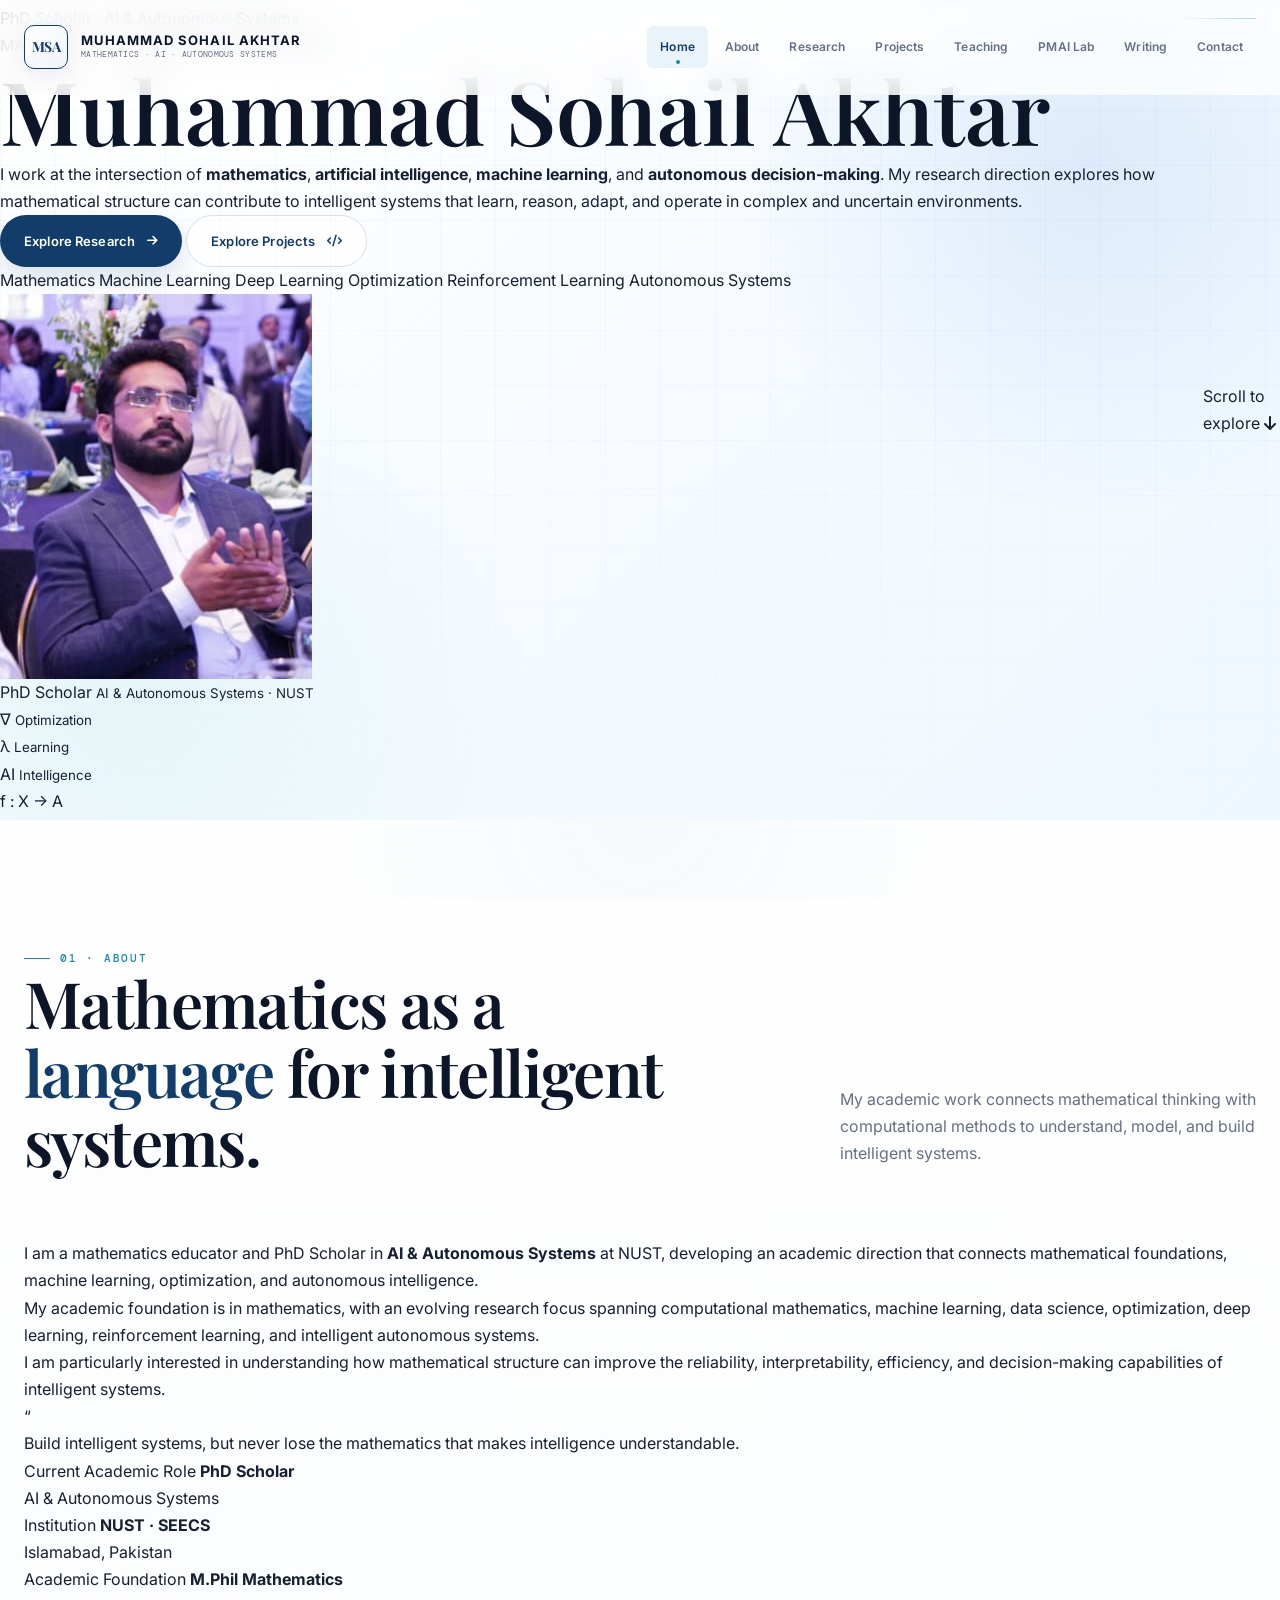
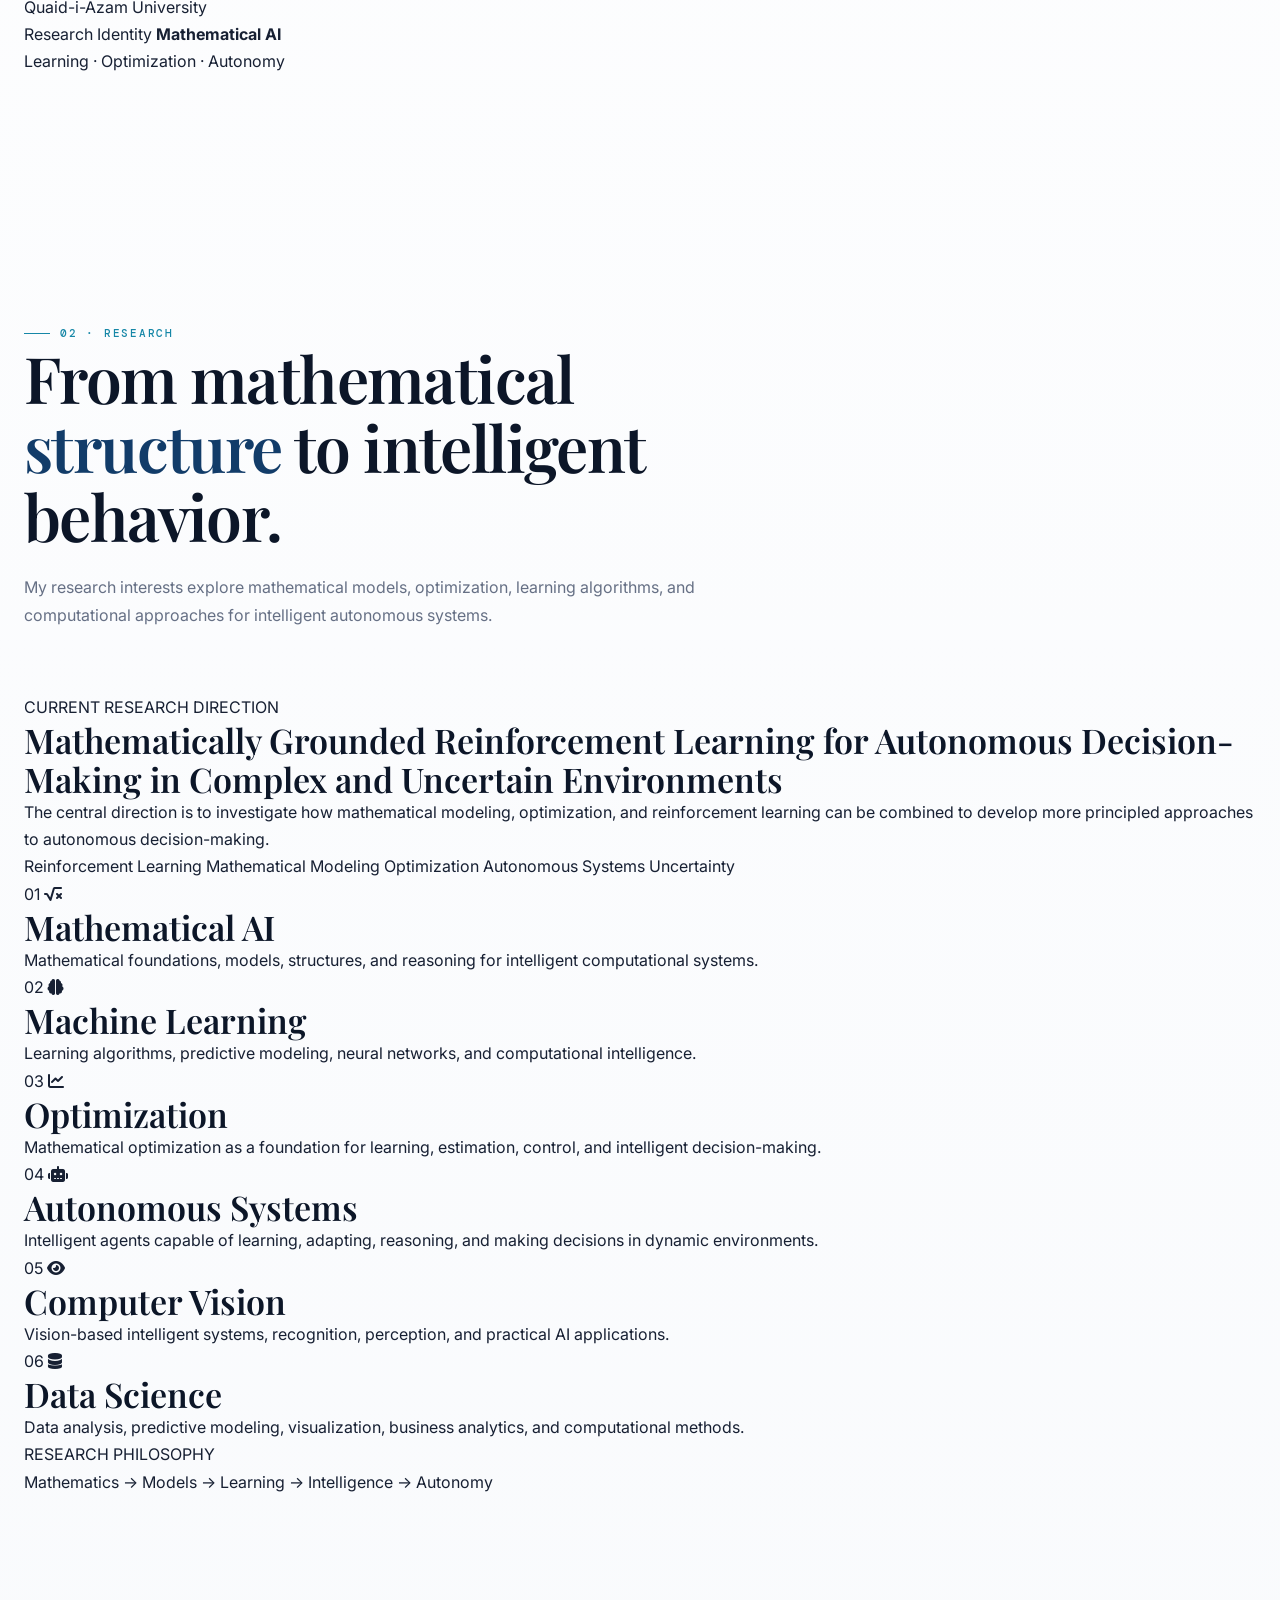
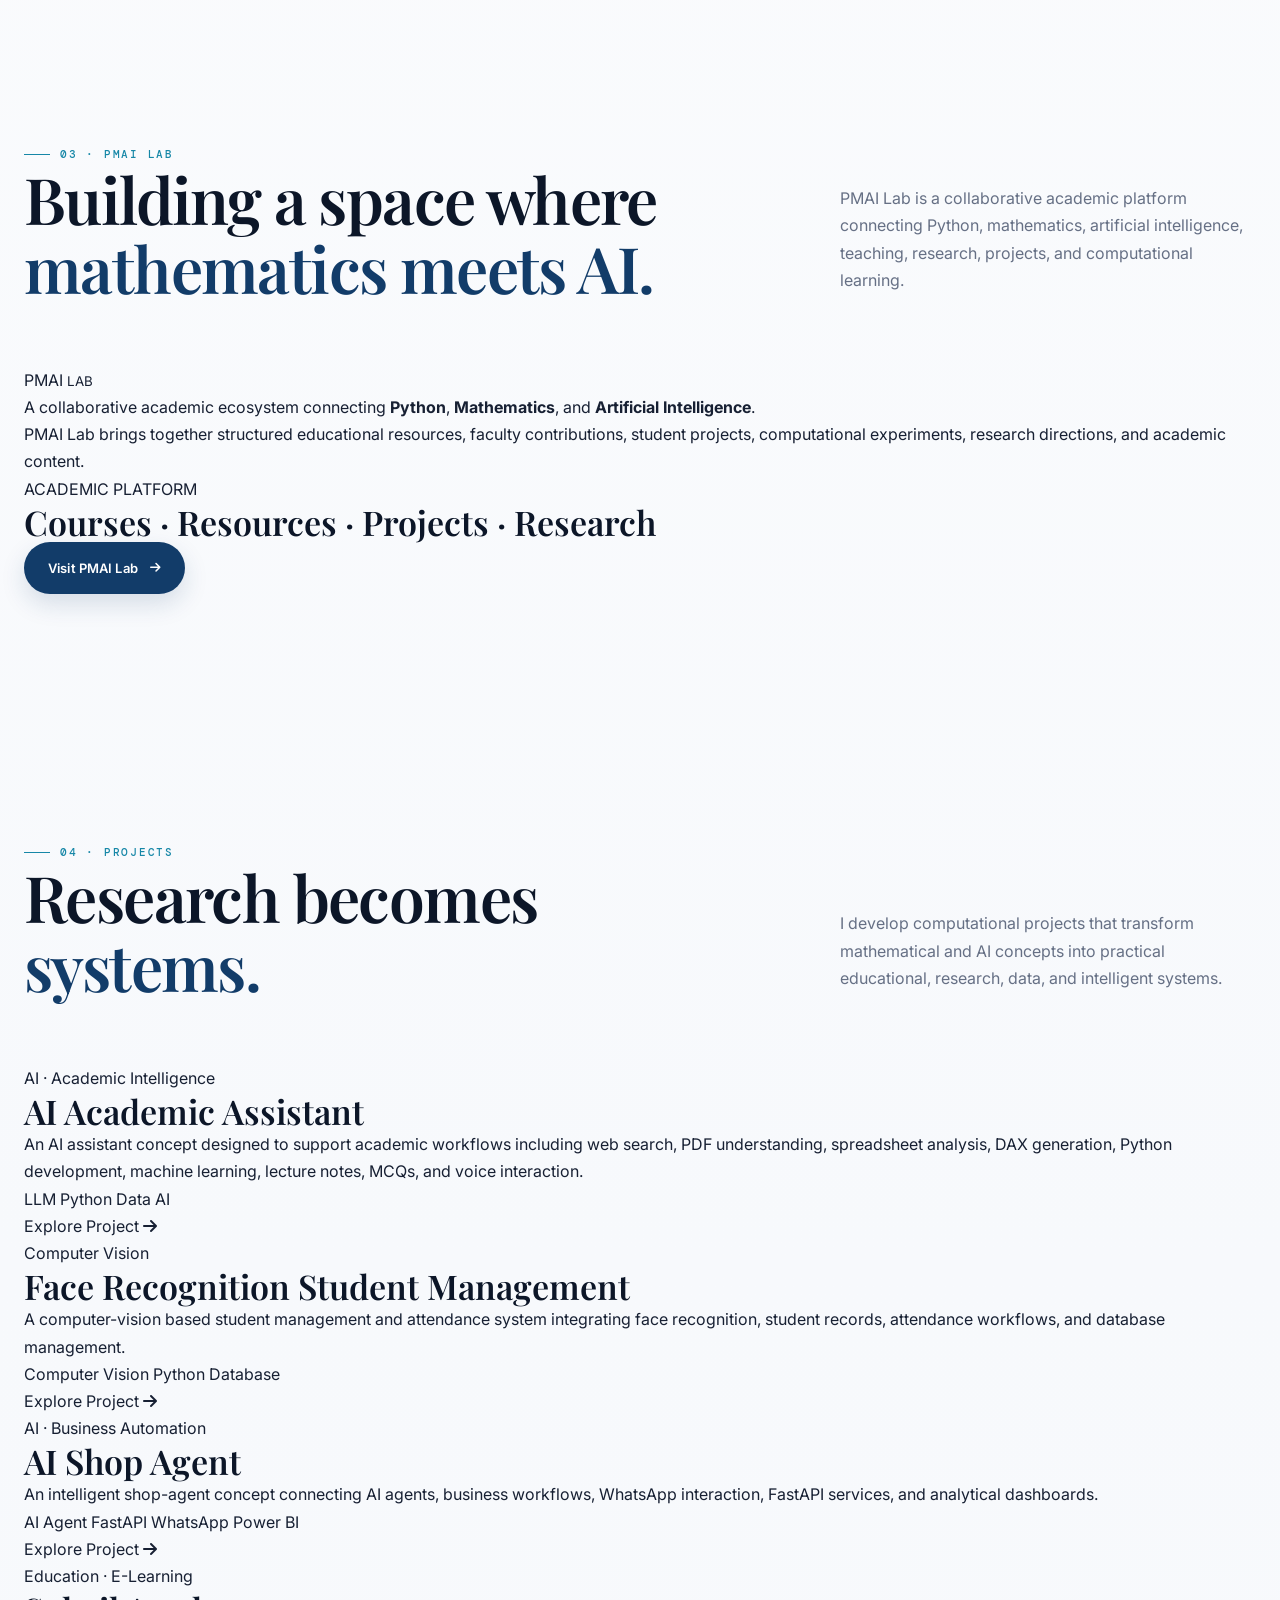
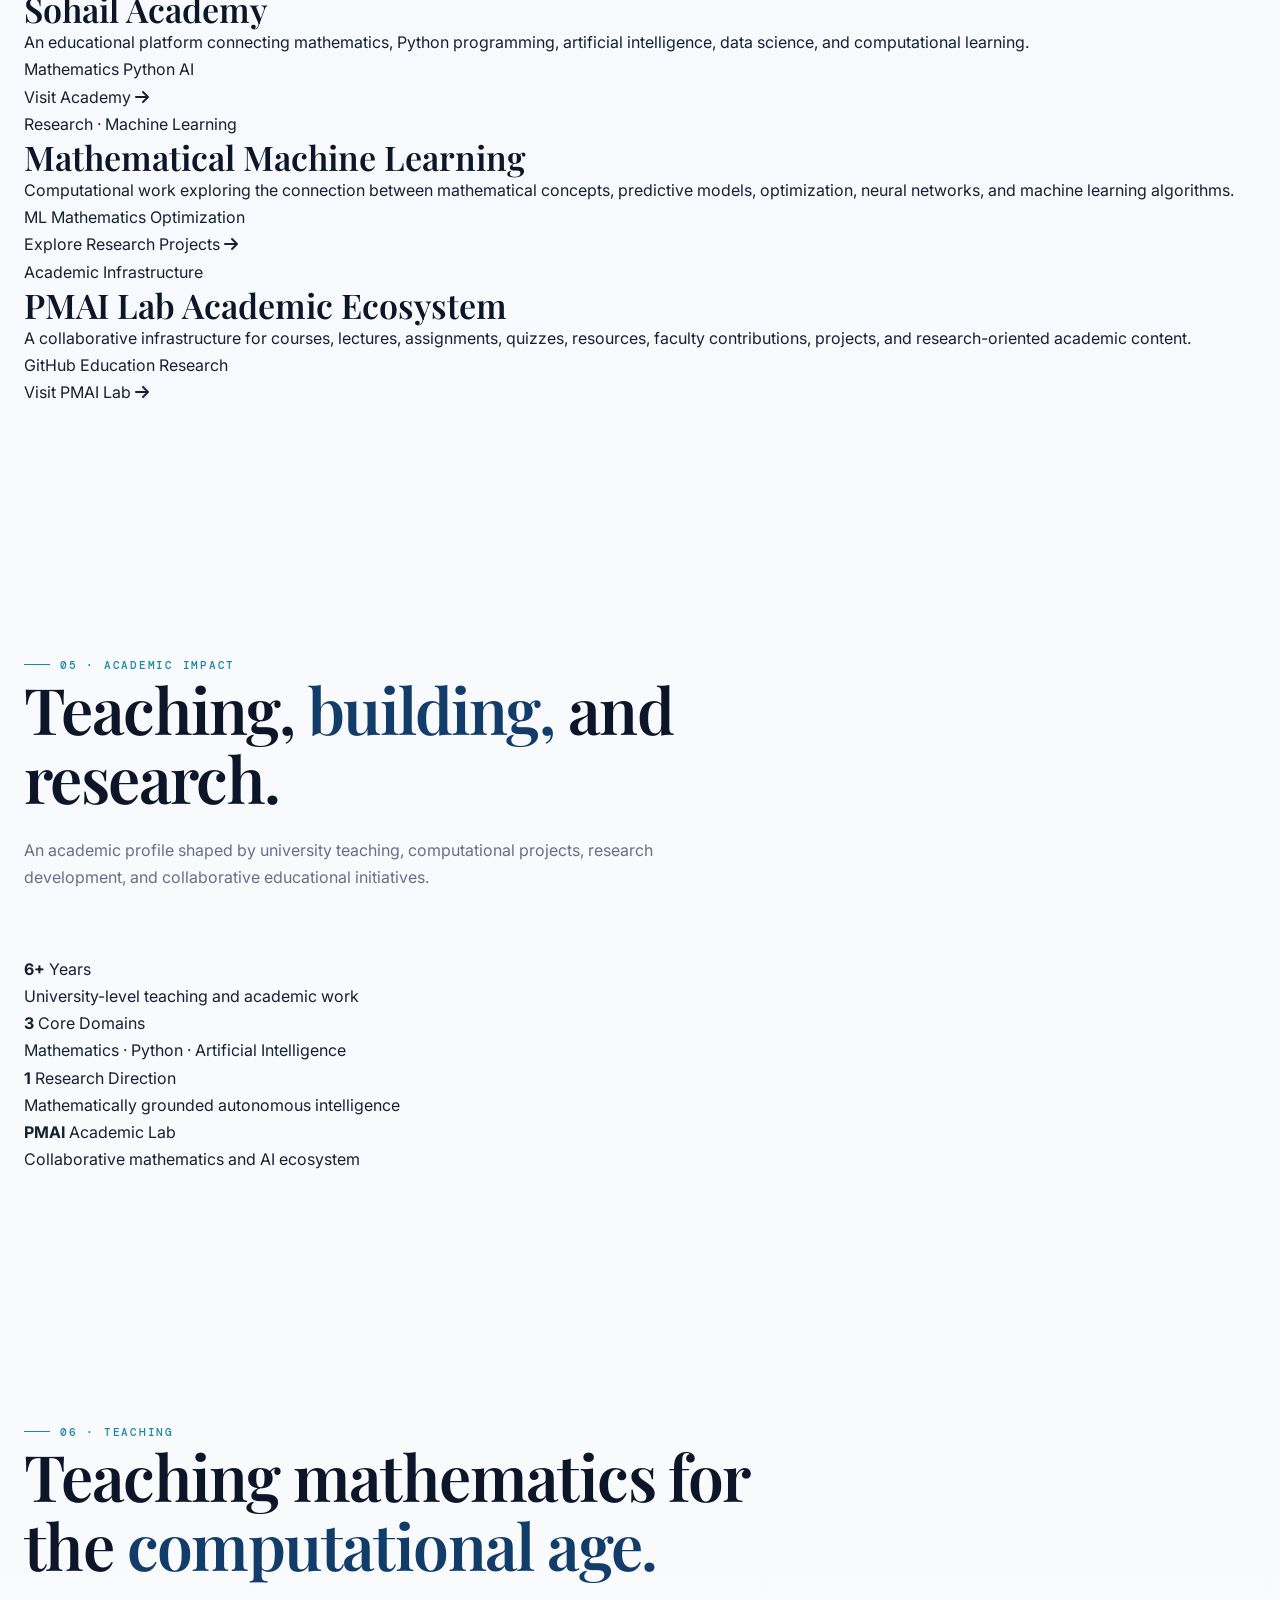
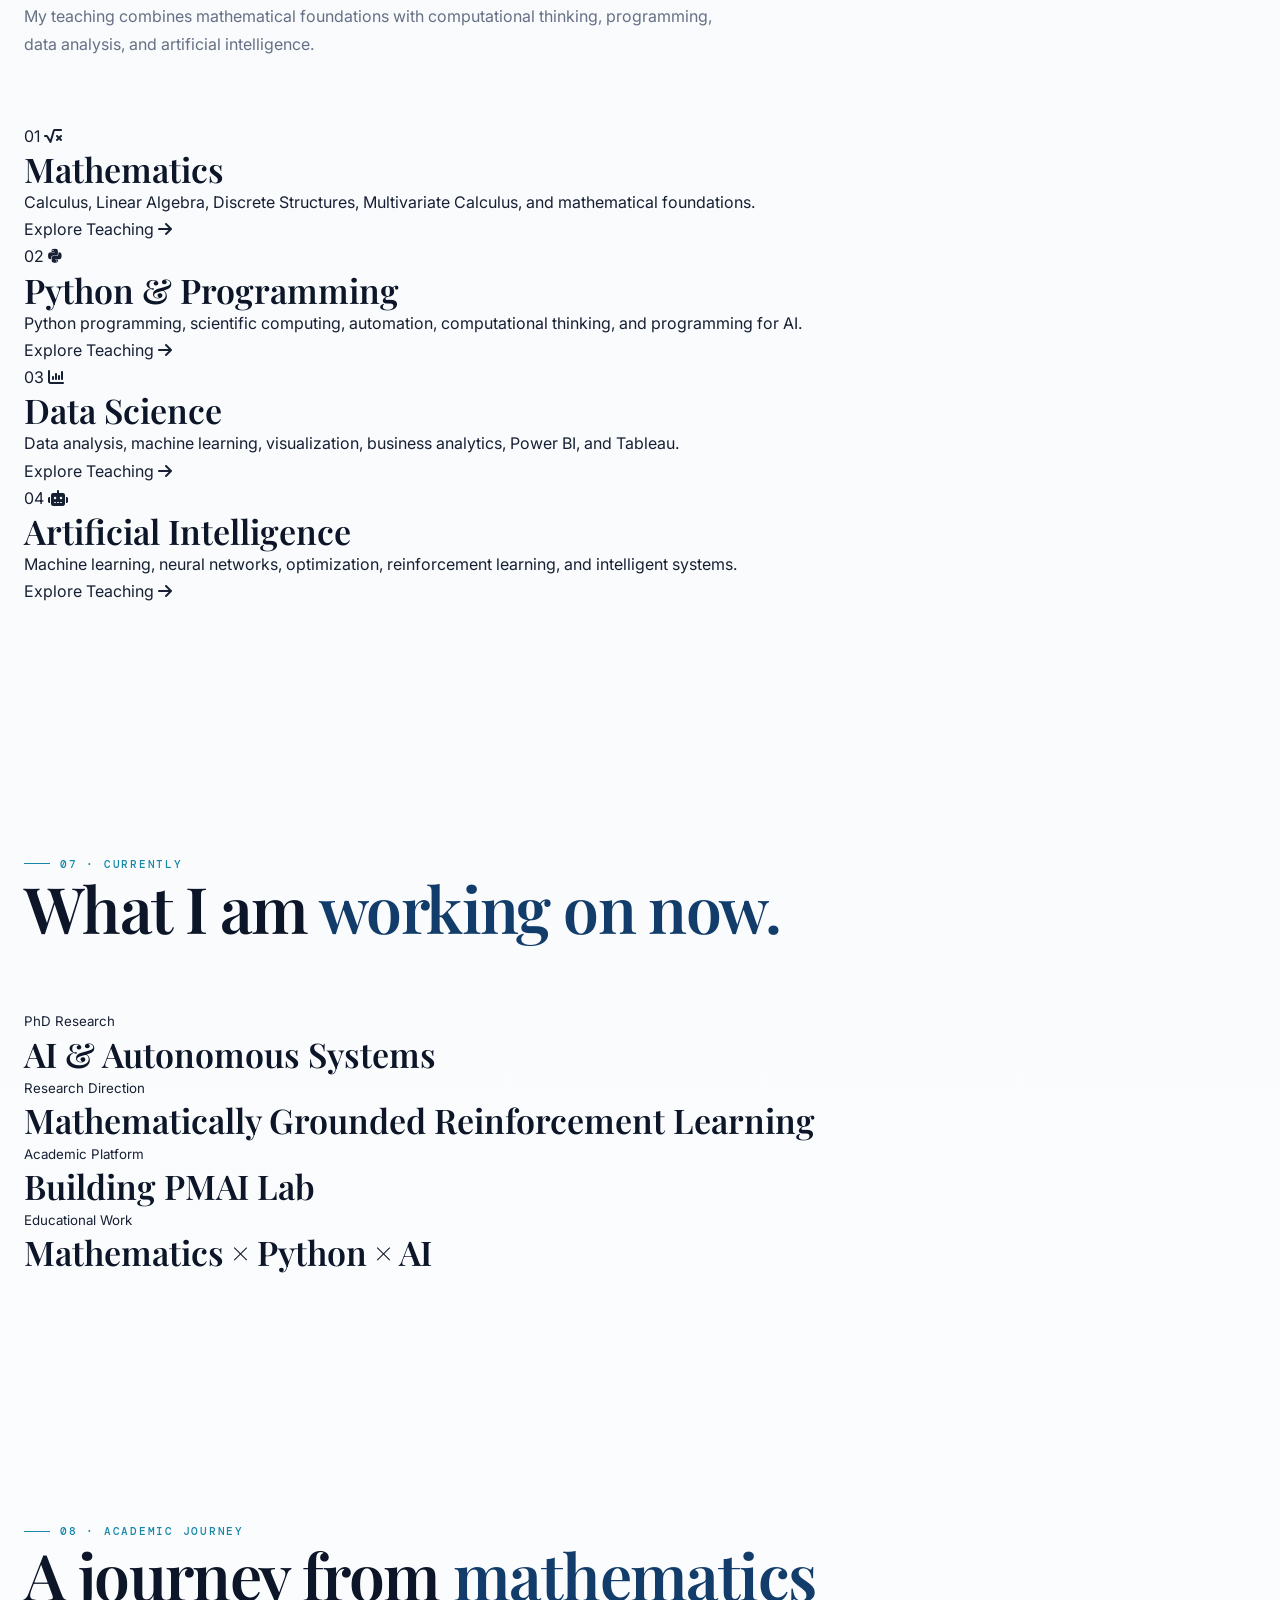
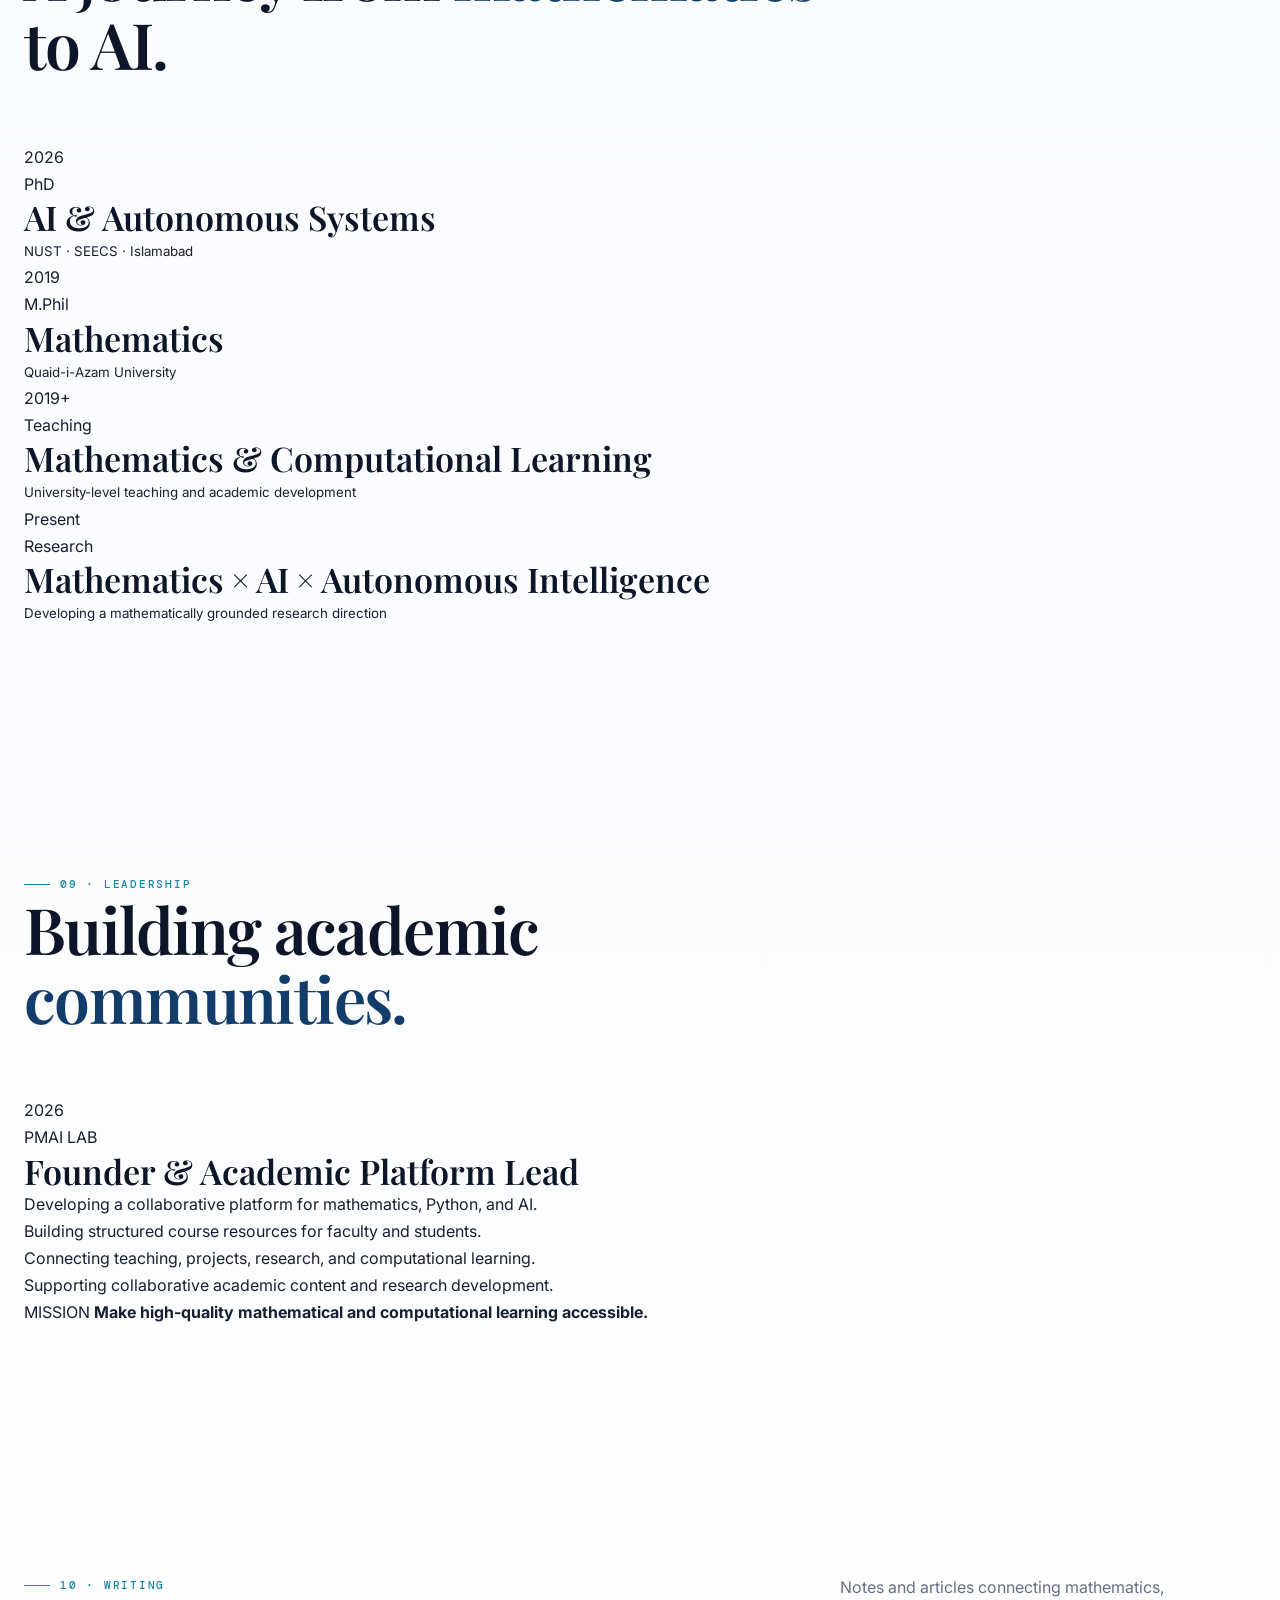
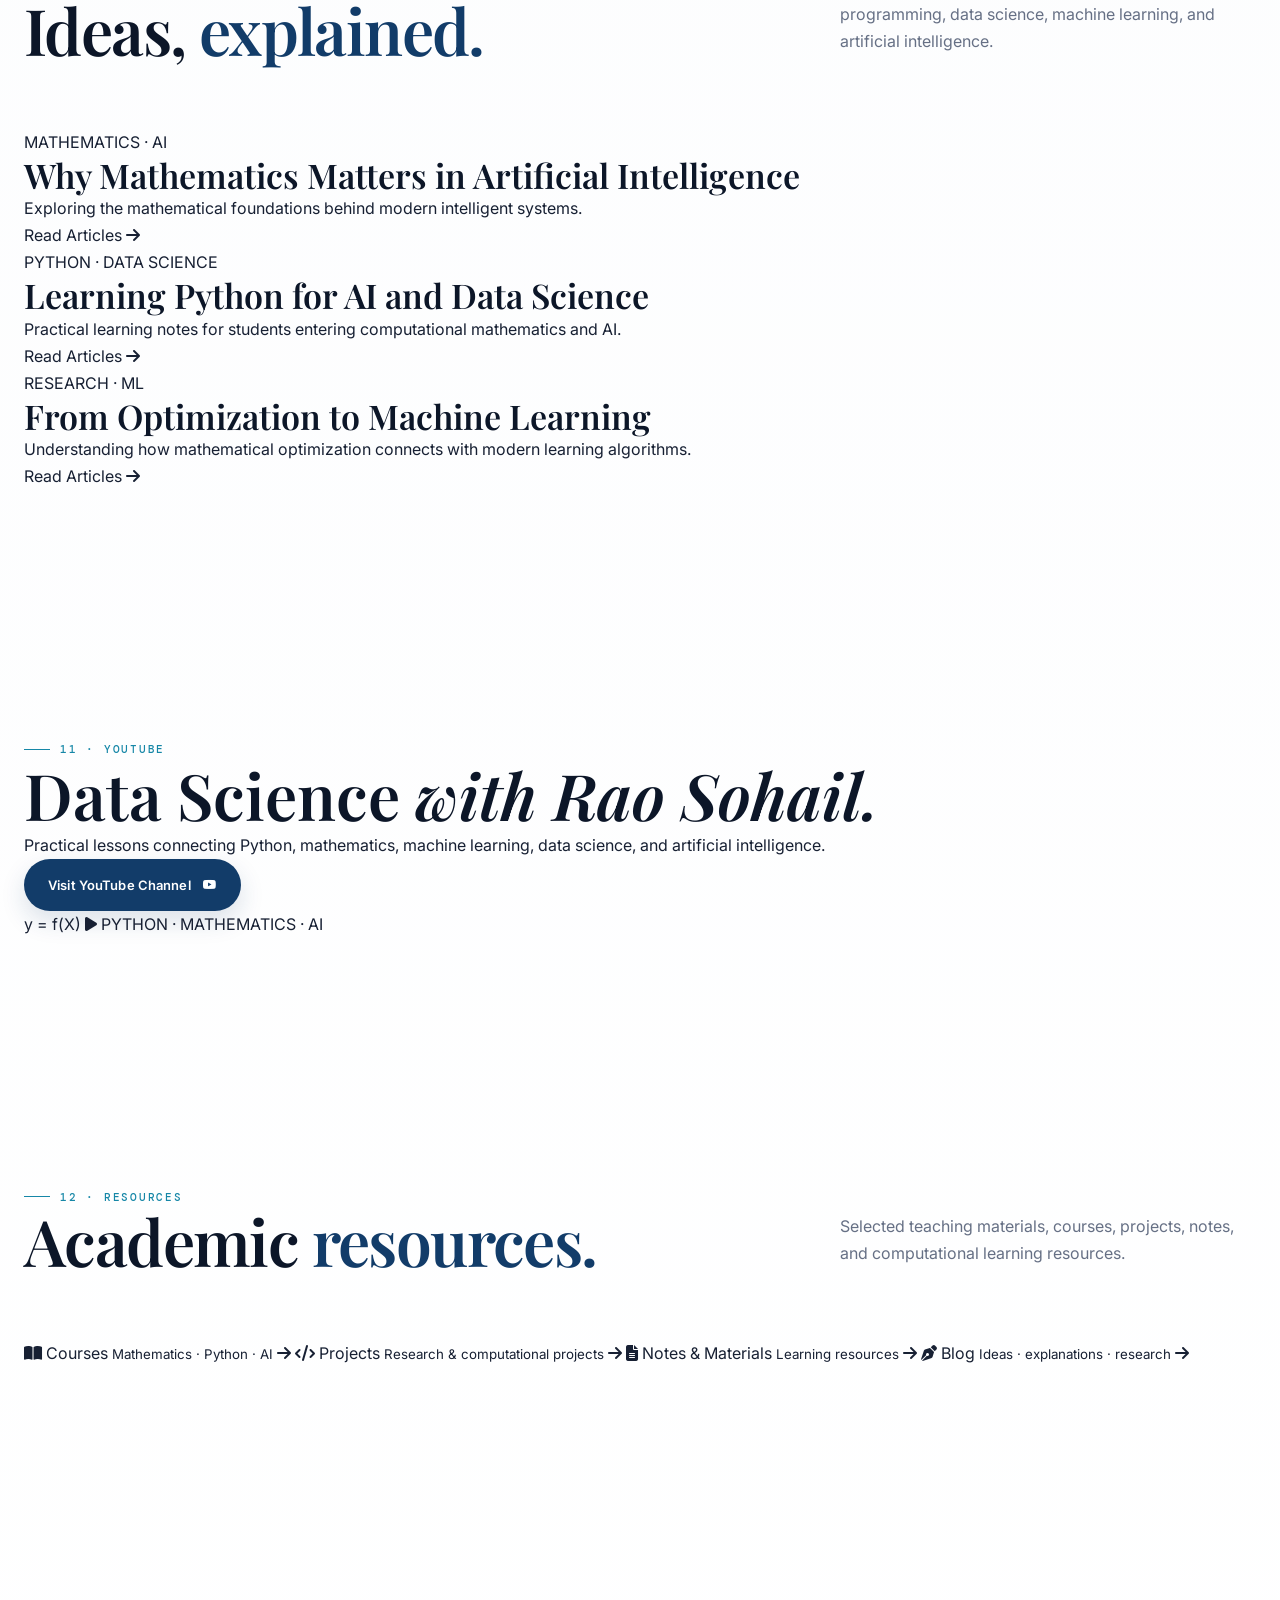
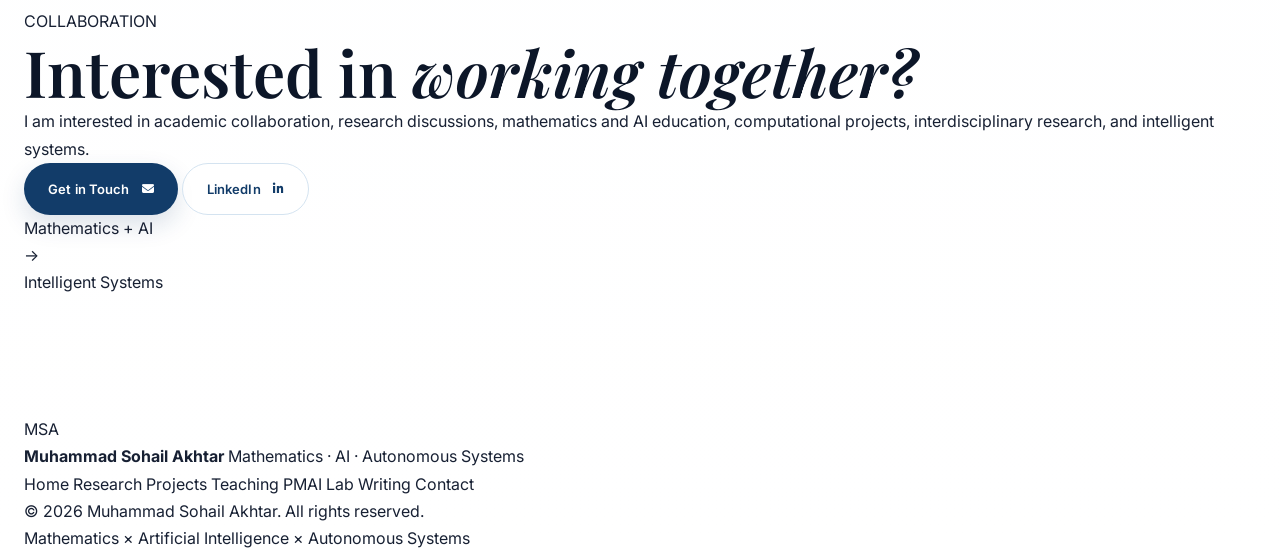
==== commit b3f815aa: "Update index.html" ====
--- a/index.html
+++ b/index.html
@@ -2821,6 +2821,9 @@
      JAVASCRIPT
 ========================================================== -->
 
+    <script src="assets/js/main.js"></script>
+<script src="assets/js/hero-news.js"></script>
+
 <script>
 
 document.addEventListener(
--- a/assets/css/profile.css
+++ b/assets/css/profile.css
@@ -1,3649 +1,3316 @@
-/* =========================================================
-   MUHAMMAD SOHAIL AKHTAR
-   PERSONAL ACADEMIC PROFILE
-   PREMIUM INTERNATIONAL RESEARCH THEME
-   Version 4.0
-========================================================= */
-
-
-/* =========================================================
-   01. PROFILE DESIGN SYSTEM
-========================================================= */
-
-:root {
-
-    --profile-bg: #f8fafc;
-    --profile-surface: #ffffff;
-    --profile-surface-soft: #f4f7fa;
-
-    --profile-text: #172033;
-    --profile-text-dark: #0b1628;
-    --profile-text-soft: #526174;
-    --profile-text-muted: #7b8798;
-
-    --profile-primary: #123c69;
-    --profile-primary-dark: #0b2949;
-    --profile-accent: #1687a7;
-    --profile-accent-soft: #e8f7fa;
-
-    --profile-gold: #a27b28;
-
-    --profile-border: #e2e8f0;
-    --profile-border-soft: #edf1f5;
-    --profile-border-blue: #d4e3f0;
-
-    --profile-container: 1180px;
-
-    --profile-radius-sm: 10px;
-    --profile-radius-md: 16px;
-    --profile-radius-lg: 24px;
-    --profile-radius-xl: 32px;
-
-    --profile-shadow-xs:
-        0 4px 15px rgba(15, 35, 60, .035);
-
-    --profile-shadow-sm:
-        0 10px 30px rgba(15, 35, 60, .06);
-
-    --profile-shadow-md:
-        0 20px 55px rgba(15, 35, 60, .09);
-
-    --profile-shadow-lg:
-        0 30px 80px rgba(15, 35, 60, .12);
-
-    --profile-transition:
-        320ms cubic-bezier(.2,.65,.3,1);
-
-}
-
-
-/* =========================================================
-   02. PROFILE PAGE FOUNDATION
-========================================================= */
-
-.profile-page {
-
-    position: relative;
-
-    min-height: 100vh;
-
-    overflow: hidden;
-
-    background:
-        linear-gradient(
-            180deg,
-            #ffffff 0%,
-            #f8fafc 45%,
-            #ffffff 100%
+<!DOCTYPE html>
+<html lang="en">
+
+<head>
+
+    <!-- =========================================================
+         BASIC META
+    ========================================================== -->
+
+    <meta charset="UTF-8">
+
+    <meta
+        name="viewport"
+        content="width=device-width, initial-scale=1.0"
+    >
+
+    <meta
+        name="description"
+        content="Muhammad Sohail Akhtar — Mathematics, Artificial Intelligence, Machine Learning and Autonomous Systems researcher and educator."
+    >
+
+    <meta
+        name="keywords"
+        content="Muhammad Sohail Akhtar, Mathematics, Artificial Intelligence, Machine Learning, Autonomous Systems, Reinforcement Learning, Mathematical AI, NUST, PMAI Lab, Mathematics Educator, Researcher"
+    >
+
+    <meta
+        name="author"
+        content="Muhammad Sohail Akhtar"
+    >
+
+    <meta
+        name="robots"
+        content="index, follow"
+    >
+
+    <meta
+        name="theme-color"
+        content="#123c69"
+    >
+
+
+    <!-- =========================================================
+         OPEN GRAPH
+    ========================================================== -->
+
+    <meta
+        property="og:title"
+        content="Muhammad Sohail Akhtar | Mathematics × AI × Autonomous Systems"
+    >
+
+    <meta
+        property="og:description"
+        content="Academic profile of Muhammad Sohail Akhtar — mathematics educator, AI researcher and PhD Scholar in AI & Autonomous Systems."
+    >
+
+    <meta
+        property="og:type"
+        content="website"
+    >
+
+    <meta
+        property="og:image"
+        content="assets/images/profile.jpeg"
+    >
+
+
+    <!-- =========================================================
+         TITLE
+    ========================================================== -->
+
+    <title>
+        Muhammad Sohail Akhtar | Mathematics × AI × Autonomous Systems
+    </title>
+
+
+    <!-- =========================================================
+         FAVICON
+    ========================================================== -->
+
+    <link
+        rel="icon"
+        type="image/png"
+        href="assets/images/favicon.png"
+    >
+
+
+    <!-- =========================================================
+         GOOGLE FONTS
+    ========================================================== -->
+
+    <link
+        rel="preconnect"
+        href="https://fonts.googleapis.com"
+    >
+
+    <link
+        rel="preconnect"
+        href="https://fonts.gstatic.com"
+        crossorigin
+    >
+
+    <link
+        href="https://fonts.googleapis.com/css2?family=DM+Mono:wght@300;400;500&family=Inter:wght@300;400;500;600;700;800&family=Playfair+Display:ital,wght@0,400;0,500;0,600;0,700;1,400;1,500;1,600&display=swap"
+        rel="stylesheet"
+    >
+
+
+    <!-- =========================================================
+         ICONS
+    ========================================================== -->
+
+    <link
+        rel="stylesheet"
+        href="https://cdnjs.cloudflare.com/ajax/libs/font-awesome/6.5.2/css/all.min.css"
+    >
+
+
+    <!-- =========================================================
+         SITE CSS
+    ========================================================== -->
+
+    <link
+        rel="stylesheet"
+        href="assets/css/style.css"
+    >
+
+    <link
+        rel="stylesheet"
+        href="assets/css/navbar.css"
+    >
+
+    <link
+        rel="stylesheet"
+        href="assets/css/profile.css"
+    >
+
+    <link
+        rel="stylesheet"
+        href="assets/css/hero.css"
+    >
+
+    <link
+        rel="stylesheet"
+        href="assets/css/cards.css"
+    >
+
+    <link
+        rel="stylesheet"
+        href="assets/css/footer.css"
+    >
+
+    <link
+        rel="stylesheet"
+        href="assets/css/responsive.css"
+    >
+
+
+    <!-- =========================================================
+         STRUCTURED DATA
+    ========================================================== -->
+
+    <script type="application/ld+json">
+    {
+        "@context": "https://schema.org",
+        "@type": "Person",
+        "name": "Muhammad Sohail Akhtar",
+        "jobTitle": "Mathematics Educator and AI Researcher",
+        "description": "Mathematics educator and researcher working at the intersection of mathematics, artificial intelligence, machine learning and autonomous systems.",
+        "url": "https://msohailakhtar.github.io/",
+        "sameAs": [
+            "https://www.linkedin.com/in/muhammad-sohail-akhtar"
+        ],
+        "knowsAbout": [
+            "Mathematics",
+            "Artificial Intelligence",
+            "Machine Learning",
+            "Deep Learning",
+            "Reinforcement Learning",
+            "Mathematical Optimization",
+            "Autonomous Systems",
+            "Data Science",
+            "Python",
+            "Computer Vision"
+        ]
+    }
+    </script>
+
+</head>
+
+
+<body class="profile-page">
+
+
+<!-- =========================================================
+     PAGE LOADER
+========================================================== -->
+
+<div
+    class="page-loader"
+    id="pageLoader"
+    aria-label="Loading website"
+>
+
+    <div class="loader-inner">
+
+        <div class="loader-symbol">
+            ∑
+        </div>
+
+        <div>
+            MUHAMMAD SOHAIL AKHTAR
+        </div>
+
+        <div class="loader-line"></div>
+
+        <small>
+            MATHEMATICS · AI · AUTONOMOUS SYSTEMS
+        </small>
+
+    </div>
+
+</div>
+
+
+<!-- =========================================================
+     AMBIENT BACKGROUND
+========================================================== -->
+
+<div
+    class="ambient-background"
+    aria-hidden="true"
+>
+
+    <span class="math-float math-01">∑</span>
+    <span class="math-float math-02">∫</span>
+    <span class="math-float math-03">∇</span>
+    <span class="math-float math-04">λ</span>
+    <span class="math-float math-05">f(x)</span>
+    <span class="math-float math-06">∞</span>
+    <span class="math-float math-07">∂</span>
+    <span class="math-float math-08">ℝⁿ</span>
+
+</div>
+
+
+<!-- =========================================================
+     HEADER / NAVIGATION
+========================================================== -->
+
+<header
+    class="profile-header"
+    id="profileHeader"
+>
+
+    <nav
+        class="navbar"
+        aria-label="Primary navigation"
+    >
+
+        <div class="navbar-container">
+
+
+            <!-- BRAND -->
+
+            <a
+                href="#home"
+                class="navbar-logo"
+                aria-label="Muhammad Sohail Akhtar Home"
+            >
+
+                <span class="logo-symbol">
+                    MSA
+                </span>
+
+                <span class="logo-text">
+
+                    <span class="logo-main">
+                        MUHAMMAD SOHAIL AKHTAR
+                    </span>
+
+                    <span class="logo-sub">
+                        MATHEMATICS · AI · AUTONOMOUS SYSTEMS
+                    </span>
+
+                </span>
+
+            </a>
+
+
+            <!-- NAVIGATION -->
+
+            <ul
+                class="nav-menu"
+                id="navMenu"
+            >
+
+                <li>
+                    <a
+                        href="#home"
+                        class="active"
+                    >
+                        Home
+                    </a>
+                </li>
+
+                <li>
+                    <a href="#about">
+                        About
+                    </a>
+                </li>
+
+                <li>
+                    <a href="#research">
+                        Research
+                    </a>
+                </li>
+
+                <li>
+                    <a href="#projects">
+                        Projects
+                    </a>
+                </li>
+
+                <li>
+                    <a href="#teaching">
+                        Teaching
+                    </a>
+                </li>
+
+                <li>
+                    <a href="#pmai-lab">
+                        PMAI Lab
+                    </a>
+                </li>
+
+                <li>
+                    <a href="#writing">
+                        Writing
+                    </a>
+                </li>
+
+                <li>
+                    <a href="#contact">
+                        Contact
+                    </a>
+                </li>
+
+            </ul>
+
+
+            <!-- MOBILE MENU -->
+
+            <button
+                class="menu-toggle"
+                id="menuToggle"
+                aria-label="Open navigation menu"
+                aria-expanded="false"
+                aria-controls="navMenu"
+            >
+
+                <span></span>
+                <span></span>
+                <span></span>
+
+            </button>
+
+        </div>
+
+    </nav>
+
+</header>
+
+
+<!-- =========================================================
+     MAIN
+========================================================== -->
+
+<main id="main-content">
+
+
+<!-- =========================================================
+     HERO
+========================================================== -->
+
+<section
+    class="profile-hero"
+    id="home"
+>
+
+    <div class="hero-grid">
+
+
+        <!-- HERO CONTENT -->
+
+        <div class="hero-content">
+
+
+            <div class="hero-status">
+
+                <span class="status-dot"></span>
+
+                PhD Scholar · AI & Autonomous Systems
+
+            </div>
+
+
+            <div class="hero-kicker">
+
+                MATHEMATICS × ARTIFICIAL INTELLIGENCE
+
+            </div>
+
+
+            <h1>
+
+                Muhammad
+                <span>
+                    Sohail Akhtar
+                </span>
+
+            </h1>
+
+
+            <p class="hero-lead">
+
+                I work at the intersection of
+                <strong>mathematics</strong>,
+                <strong>artificial intelligence</strong>,
+                <strong>machine learning</strong>,
+                and
+                <strong>autonomous decision-making</strong>.
+
+                My research direction explores how mathematical
+                structure can contribute to intelligent systems
+                that learn, reason, adapt, and operate in complex
+                and uncertain environments.
+
+            </p>
+
+
+            <!-- HERO ACTIONS -->
+
+            <div class="hero-actions">
+
+                <a
+                    href="#research"
+                    class="profile-btn profile-btn-primary"
+                >
+
+                    Explore Research
+
+                    <i class="fa-solid fa-arrow-right"></i>
+
+                </a>
+
+
+                <a
+                    href="#projects"
+                    class="profile-btn profile-btn-outline"
+                >
+
+                    Explore Projects
+
+                    <i class="fa-solid fa-code"></i>
+
+                </a>
+
+            </div>
+
+
+            <!-- HERO TAGS -->
+
+            <div class="hero-tags">
+
+                <span>
+                    Mathematics
+                </span>
+
+                <span>
+                    Machine Learning
+                </span>
+
+                <span>
+                    Deep Learning
+                </span>
+
+                <span>
+                    Optimization
+                </span>
+
+                <span>
+                    Reinforcement Learning
+                </span>
+
+                <span>
+                    Autonomous Systems
+                </span>
+
+            </div>
+
+
+        </div>
+
+
+        <!-- HERO VISUAL -->
+
+        <div class="hero-visual">
+
+
+            <div class="hero-photo-frame">
+
+                <img
+                    src="assets/images/profile.jpeg"
+                    alt="Muhammad Sohail Akhtar"
+                    class="hero-photo"
+                >
+
+                <div
+                    class="photo-overlay"
+                    aria-hidden="true"
+                ></div>
+
+                <div class="hero-photo-caption">
+
+                    <span>
+                        PhD Scholar
+                    </span>
+
+                    <small>
+                        AI & Autonomous Systems · NUST
+                    </small>
+
+                </div>
+
+            </div>
+
+
+            <!-- RESEARCH ORBITS -->
+
+            <div
+                class="research-orbit orbit-one"
+                aria-hidden="true"
+            ></div>
+
+            <div
+                class="research-orbit orbit-two"
+                aria-hidden="true"
+            ></div>
+
+            <div
+                class="research-orbit orbit-three"
+                aria-hidden="true"
+            ></div>
+
+
+            <!-- RESEARCH NODES -->
+
+            <div class="research-node node-one">
+
+                <span class="node-symbol">
+                    ∇
+                </span>
+
+                <small>
+                    Optimization
+                </small>
+
+            </div>
+
+
+            <div class="research-node node-two">
+
+                <span class="node-symbol">
+                    λ
+                </span>
+
+                <small>
+                    Learning
+                </small>
+
+            </div>
+
+
+            <div class="research-node node-three">
+
+                <span class="node-symbol">
+                    AI
+                </span>
+
+                <small>
+                    Intelligence
+                </small>
+
+            </div>
+
+
+            <div class="hero-equation">
+
+                f : X → A
+
+            </div>
+
+
+        </div>
+
+    </div>
+
+
+    <a
+        href="#about"
+        class="hero-scroll"
+    >
+
+        <span>
+            Scroll to explore
+        </span>
+
+        <i class="fa-solid fa-arrow-down"></i>
+
+    </a>
+
+</section>
+
+
+
+<!-- =========================================================
+     ABOUT
+========================================================== -->
+
+<section
+    class="profile-section about-section"
+    id="about"
+>
+
+    <div class="profile-container">
+
+
+        <div class="section-intro split-intro">
+
+            <div>
+
+                <div class="section-index">
+                    01 · About
+                </div>
+
+                <h2>
+
+                    Mathematics as a
+                    <em>language</em>
+                    for intelligent systems.
+
+                </h2>
+
+            </div>
+
+
+            <p>
+
+                My academic work connects mathematical thinking
+                with computational methods to understand,
+                model, and build intelligent systems.
+
+            </p>
+
+        </div>
+
+
+        <div class="about-grid">
+
+
+            <div class="about-main">
+
+                <p class="large-text">
+
+                    I am a mathematics educator and PhD Scholar
+                    in <strong>AI & Autonomous Systems</strong>
+                    at NUST, developing an academic direction
+                    that connects mathematical foundations,
+                    machine learning, optimization, and
+                    autonomous intelligence.
+
+                </p>
+
+
+                <p>
+
+                    My academic foundation is in mathematics,
+                    with an evolving research focus spanning
+                    computational mathematics, machine learning,
+                    data science, optimization, deep learning,
+                    reinforcement learning, and intelligent
+                    autonomous systems.
+
+                </p>
+
+
+                <p>
+
+                    I am particularly interested in understanding
+                    how mathematical structure can improve the
+                    reliability, interpretability, efficiency,
+                    and decision-making capabilities of intelligent
+                    systems.
+
+                </p>
+
+
+                <div class="about-quote">
+
+                    <span class="quote-mark">
+                        “
+                    </span>
+
+                    <blockquote>
+
+                        Build intelligent systems,
+                        but never lose the mathematics
+                        that makes intelligence understandable.
+
+                    </blockquote>
+
+                </div>
+
+            </div>
+
+
+            <!-- ACADEMIC FACTS -->
+
+            <div class="about-facts">
+
+
+                <article class="fact-card">
+
+                    <span>
+                        Current Academic Role
+                    </span>
+
+                    <strong>
+                        PhD Scholar
+                    </strong>
+
+                    <p>
+                        AI & Autonomous Systems
+                    </p>
+
+                </article>
+
+
+                <article class="fact-card">
+
+                    <span>
+                        Institution
+                    </span>
+
+                    <strong>
+                        NUST · SEECS
+                    </strong>
+
+                    <p>
+                        Islamabad, Pakistan
+                    </p>
+
+                </article>
+
+
+                <article class="fact-card">
+
+                    <span>
+                        Academic Foundation
+                    </span>
+
+                    <strong>
+                        M.Phil Mathematics
+                    </strong>
+
+                    <p>
+                        Quaid-i-Azam University
+                    </p>
+
+                </article>
+
+
+                <article class="fact-card">
+
+                    <span>
+                        Research Identity
+                    </span>
+
+                    <strong>
+                        Mathematical AI
+                    </strong>
+
+                    <p>
+                        Learning · Optimization · Autonomy
+                    </p>
+
+                </article>
+
+
+            </div>
+
+        </div>
+
+    </div>
+
+</section>
+
+
+
+<!-- =========================================================
+     RESEARCH
+========================================================== -->
+
+<section
+    class="profile-section research-section"
+    id="research"
+>
+
+    <div class="profile-container">
+
+
+        <div class="section-intro">
+
+            <div class="section-index">
+                02 · Research
+            </div>
+
+            <h2>
+
+                From mathematical
+                <em>structure</em>
+                to intelligent behavior.
+
+            </h2>
+
+            <p>
+
+                My research interests explore mathematical
+                models, optimization, learning algorithms,
+                and computational approaches for intelligent
+                autonomous systems.
+
+            </p>
+
+        </div>
+
+
+        <!-- CURRENT RESEARCH -->
+
+        <div class="research-focus">
+
+            <div class="research-focus-header">
+                CURRENT RESEARCH DIRECTION
+            </div>
+
+            <h3>
+
+                Mathematically Grounded Reinforcement Learning
+                for Autonomous Decision-Making in Complex and
+                Uncertain Environments
+
+            </h3>
+
+
+            <p>
+
+                The central direction is to investigate how
+                mathematical modeling, optimization, and
+                reinforcement learning can be combined to
+                develop more principled approaches to
+                autonomous decision-making.
+
+            </p>
+
+
+            <div class="research-tags">
+
+                <span>
+                    Reinforcement Learning
+                </span>
+
+                <span>
+                    Mathematical Modeling
+                </span>
+
+                <span>
+                    Optimization
+                </span>
+
+                <span>
+                    Autonomous Systems
+                </span>
+
+                <span>
+                    Uncertainty
+                </span>
+
+            </div>
+
+        </div>
+
+
+        <!-- RESEARCH AREAS -->
+
+        <div class="research-grid">
+
+
+            <article class="research-card">
+
+                <span>
+                    01
+                </span>
+
+                <i class="fa-solid fa-square-root-variable"></i>
+
+                <h3>
+                    Mathematical AI
+                </h3>
+
+                <p>
+
+                    Mathematical foundations, models,
+                    structures, and reasoning for intelligent
+                    computational systems.
+
+                </p>
+
+            </article>
+
+
+            <article class="research-card">
+
+                <span>
+                    02
+                </span>
+
+                <i class="fa-solid fa-brain"></i>
+
+                <h3>
+                    Machine Learning
+                </h3>
+
+                <p>
+
+                    Learning algorithms, predictive modeling,
+                    neural networks, and computational
+                    intelligence.
+
+                </p>
+
+            </article>
+
+
+            <article class="research-card">
+
+                <span>
+                    03
+                </span>
+
+                <i class="fa-solid fa-chart-line"></i>
+
+                <h3>
+                    Optimization
+                </h3>
+
+                <p>
+
+                    Mathematical optimization as a foundation
+                    for learning, estimation, control, and
+                    intelligent decision-making.
+
+                </p>
+
+            </article>
+
+
+            <article class="research-card">
+
+                <span>
+                    04
+                </span>
+
+                <i class="fa-solid fa-robot"></i>
+
+                <h3>
+                    Autonomous Systems
+                </h3>
+
+                <p>
+
+                    Intelligent agents capable of learning,
+                    adapting, reasoning, and making decisions
+                    in dynamic environments.
+
+                </p>
+
+            </article>
+
+
+            <article class="research-card">
+
+                <span>
+                    05
+                </span>
+
+                <i class="fa-solid fa-eye"></i>
+
+                <h3>
+                    Computer Vision
+                </h3>
+
+                <p>
+
+                    Vision-based intelligent systems,
+                    recognition, perception, and practical
+                    AI applications.
+
+                </p>
+
+            </article>
+
+
+            <article class="research-card">
+
+                <span>
+                    06
+                </span>
+
+                <i class="fa-solid fa-database"></i>
+
+                <h3>
+                    Data Science
+                </h3>
+
+                <p>
+
+                    Data analysis, predictive modeling,
+                    visualization, business analytics,
+                    and computational methods.
+
+                </p>
+
+            </article>
+
+
+        </div>
+
+
+        <!-- RESEARCH PHILOSOPHY -->
+
+        <div class="research-philosophy">
+
+            <div class="philosophy-label">
+
+                <span>
+                    RESEARCH PHILOSOPHY
+                </span>
+
+            </div>
+
+            <div class="philosophy-statement">
+
+                Mathematics
+
+                <span>→</span>
+
+                Models
+
+                <span>→</span>
+
+                Learning
+
+                <span>→</span>
+
+                Intelligence
+
+                <span>→</span>
+
+                Autonomy
+
+            </div>
+
+        </div>
+
+    </div>
+
+</section>
+
+
+
+<!-- =========================================================
+     PMAI LAB
+========================================================== -->
+
+<section
+    class="profile-section pmai-section"
+    id="pmai-lab"
+>
+
+    <div class="profile-container">
+
+
+        <div class="section-intro split-intro">
+
+            <div>
+
+                <div class="section-index">
+                    03 · PMAI Lab
+                </div>
+
+                <h2>
+
+                    Building a space where
+                    <em>mathematics meets AI.</em>
+
+                </h2>
+
+            </div>
+
+
+            <p>
+
+                PMAI Lab is a collaborative academic platform
+                connecting Python, mathematics, artificial
+                intelligence, teaching, research, projects,
+                and computational learning.
+
+            </p>
+
+        </div>
+
+
+        <div class="pmai-grid">
+
+
+            <div class="pmai-mark">
+
+                <span>
+                    PMAI
+                </span>
+
+                <small>
+                    LAB
+                </small>
+
+            </div>
+
+
+            <div class="pmai-introduction">
+
+                <p class="large-text">
+
+                    A collaborative academic ecosystem
+                    connecting
+                    <strong>Python</strong>,
+                    <strong>Mathematics</strong>,
+                    and
+                    <strong>Artificial Intelligence</strong>.
+
+                </p>
+
+
+                <p>
+
+                    PMAI Lab brings together structured
+                    educational resources, faculty contributions,
+                    student projects, computational experiments,
+                    research directions, and academic content.
+
+                </p>
+
+
+                <div class="pmai-action">
+
+                    <div>
+
+                        <span>
+                            ACADEMIC PLATFORM
+                        </span>
+
+                        <h3>
+                            Courses · Resources · Projects · Research
+                        </h3>
+
+                    </div>
+
+
+                    <a
+                        href="https://python-mathematics-ai-lab.github.io/"
+                        class="profile-btn profile-btn-primary"
+                        target="_blank"
+                        rel="noopener noreferrer"
+                    >
+
+                        Visit PMAI Lab
+
+                        <i class="fa-solid fa-arrow-right"></i>
+
+                    </a>
+
+                </div>
+
+            </div>
+
+        </div>
+
+    </div>
+
+</section>
+
+
+
+<!-- =========================================================
+     PROJECTS
+========================================================== -->
+
+<section
+    class="profile-section projects-section"
+    id="projects"
+>
+
+    <div class="profile-container">
+
+
+        <div class="section-intro split-intro">
+
+            <div>
+
+                <div class="section-index">
+                    04 · Projects
+                </div>
+
+                <h2>
+
+                    Research becomes
+                    <em>systems.</em>
+
+                </h2>
+
+            </div>
+
+
+            <p>
+
+                I develop computational projects that transform
+                mathematical and AI concepts into practical
+                educational, research, data, and intelligent
+                systems.
+
+            </p>
+
+        </div>
+
+
+        <div class="projects-grid">
+
+
+            <!-- PROJECT 01 -->
+
+            <article class="project-card project-featured">
+
+                <div class="project-content">
+
+                    <span class="project-type">
+                        AI · Academic Intelligence
+                    </span>
+
+                    <h3>
+                        AI Academic Assistant
+                    </h3>
+
+                    <p>
+
+                        An AI assistant concept designed to
+                        support academic workflows including
+                        web search, PDF understanding,
+                        spreadsheet analysis, DAX generation,
+                        Python development, machine learning,
+                        lecture notes, MCQs, and voice
+                        interaction.
+
+                    </p>
+
+                    <div class="project-tags">
+
+                        <span>
+                            LLM
+                        </span>
+
+                        <span>
+                            Python
+                        </span>
+
+                        <span>
+                            Data
+                        </span>
+
+                        <span>
+                            AI
+                        </span>
+
+                    </div>
+
+                    <a href="projects/index.html">
+
+                        Explore Project
+
+                        <i class="fa-solid fa-arrow-right"></i>
+
+                    </a>
+
+                </div>
+
+            </article>
+
+
+            <!-- PROJECT 02 -->
+
+            <article class="project-card">
+
+                <div class="project-content">
+
+                    <span class="project-type">
+                        Computer Vision
+                    </span>
+
+                    <h3>
+                        Face Recognition Student Management
+                    </h3>
+
+                    <p>
+
+                        A computer-vision based student management
+                        and attendance system integrating face
+                        recognition, student records, attendance
+                        workflows, and database management.
+
+                    </p>
+
+                    <div class="project-tags">
+
+                        <span>
+                            Computer Vision
+                        </span>
+
+                        <span>
+                            Python
+                        </span>
+
+                        <span>
+                            Database
+                        </span>
+
+                    </div>
+
+                    <a href="projects/index.html">
+
+                        Explore Project
+
+                        <i class="fa-solid fa-arrow-right"></i>
+
+                    </a>
+
+                </div>
+
+            </article>
+
+
+            <!-- PROJECT 03 -->
+
+            <article class="project-card">
+
+                <div class="project-content">
+
+                    <span class="project-type">
+                        AI · Business Automation
+                    </span>
+
+                    <h3>
+                        AI Shop Agent
+                    </h3>
+
+                    <p>
+
+                        An intelligent shop-agent concept connecting
+                        AI agents, business workflows, WhatsApp
+                        interaction, FastAPI services, and
+                        analytical dashboards.
+
+                    </p>
+
+                    <div class="project-tags">
+
+                        <span>
+                            AI Agent
+                        </span>
+
+                        <span>
+                            FastAPI
+                        </span>
+
+                        <span>
+                            WhatsApp
+                        </span>
+
+                        <span>
+                            Power BI
+                        </span>
+
+                    </div>
+
+                    <a href="projects/index.html">
+
+                        Explore Project
+
+                        <i class="fa-solid fa-arrow-right"></i>
+
+                    </a>
+
+                </div>
+
+            </article>
+
+
+            <!-- PROJECT 04 -->
+
+            <article class="project-card">
+
+                <div class="project-content">
+
+                    <span class="project-type">
+                        Education · E-Learning
+                    </span>
+
+                    <h3>
+                        Sohail Academy
+                    </h3>
+
+                    <p>
+
+                        An educational platform connecting
+                        mathematics, Python programming,
+                        artificial intelligence, data science,
+                        and computational learning.
+
+                    </p>
+
+                    <div class="project-tags">
+
+                        <span>
+                            Mathematics
+                        </span>
+
+                        <span>
+                            Python
+                        </span>
+
+                        <span>
+                            AI
+                        </span>
+
+                    </div>
+
+                    <a
+                        href="https://msohailakhtar.github.io/Sohail_Academy/"
+                        target="_blank"
+                        rel="noopener noreferrer"
+                    >
+
+                        Visit Academy
+
+                        <i class="fa-solid fa-arrow-right"></i>
+
+                    </a>
+
+                </div>
+
+            </article>
+
+
+            <!-- PROJECT 05 -->
+
+            <article class="project-card">
+
+                <div class="project-content">
+
+                    <span class="project-type">
+                        Research · Machine Learning
+                    </span>
+
+                    <h3>
+                        Mathematical Machine Learning
+                    </h3>
+
+                    <p>
+
+                        Computational work exploring the connection
+                        between mathematical concepts, predictive
+                        models, optimization, neural networks,
+                        and machine learning algorithms.
+
+                    </p>
+
+                    <div class="project-tags">
+
+                        <span>
+                            ML
+                        </span>
+
+                        <span>
+                            Mathematics
+                        </span>
+
+                        <span>
+                            Optimization
+                        </span>
+
+                    </div>
+
+                    <a href="projects/index.html">
+
+                        Explore Research Projects
+
+                        <i class="fa-solid fa-arrow-right"></i>
+
+                    </a>
+
+                </div>
+
+            </article>
+
+
+            <!-- PROJECT 06 -->
+
+            <article class="project-card">
+
+                <div class="project-content">
+
+                    <span class="project-type">
+                        Academic Infrastructure
+                    </span>
+
+                    <h3>
+                        PMAI Lab Academic Ecosystem
+                    </h3>
+
+                    <p>
+
+                        A collaborative infrastructure for courses,
+                        lectures, assignments, quizzes, resources,
+                        faculty contributions, projects, and
+                        research-oriented academic content.
+
+                    </p>
+
+                    <div class="project-tags">
+
+                        <span>
+                            GitHub
+                        </span>
+
+                        <span>
+                            Education
+                        </span>
+
+                        <span>
+                            Research
+                        </span>
+
+                    </div>
+
+                    <a
+                        href="https://python-mathematics-ai-lab.github.io/"
+                        target="_blank"
+                        rel="noopener noreferrer"
+                    >
+
+                        Visit PMAI Lab
+
+                        <i class="fa-solid fa-arrow-right"></i>
+
+                    </a>
+
+                </div>
+
+            </article>
+
+
+        </div>
+
+    </div>
+
+</section>
+
+
+
+<!-- =========================================================
+     ACADEMIC IMPACT
+========================================================== -->
+
+<section
+    class="profile-section impact-section"
+    id="impact"
+>
+
+    <div class="profile-container">
+
+
+        <div class="section-intro">
+
+            <div class="section-index">
+                05 · Academic Impact
+            </div>
+
+            <h2>
+
+                Teaching,
+                <em>building,</em>
+                and research.
+
+            </h2>
+
+            <p>
+
+                An academic profile shaped by university teaching,
+                computational projects, research development,
+                and collaborative educational initiatives.
+
+            </p>
+
+        </div>
+
+
+        <div class="impact-grid">
+
+
+            <article class="impact-card">
+
+                <strong>
+                    6+
+                </strong>
+
+                <span>
+                    Years
+                </span>
+
+                <p>
+                    University-level teaching and academic work
+                </p>
+
+            </article>
+
+
+            <article class="impact-card">
+
+                <strong>
+                    3
+                </strong>
+
+                <span>
+                    Core Domains
+                </span>
+
+                <p>
+                    Mathematics · Python · Artificial Intelligence
+                </p>
+
+            </article>
+
+
+            <article class="impact-card">
+
+                <strong>
+                    1
+                </strong>
+
+                <span>
+                    Research Direction
+                </span>
+
+                <p>
+                    Mathematically grounded autonomous intelligence
+                </p>
+
+            </article>
+
+
+            <article class="impact-card">
+
+                <strong>
+                    PMAI
+                </strong>
+
+                <span>
+                    Academic Lab
+                </span>
+
+                <p>
+                    Collaborative mathematics and AI ecosystem
+                </p>
+
+            </article>
+
+
+        </div>
+
+    </div>
+
+</section>
+
+
+
+<!-- =========================================================
+     TEACHING
+========================================================== -->
+
+<section
+    class="profile-section teaching-section"
+    id="teaching"
+>
+
+    <div class="profile-container">
+
+
+        <div class="section-intro">
+
+            <div class="section-index">
+                06 · Teaching
+            </div>
+
+            <h2>
+
+                Teaching mathematics
+                for the <em>computational age.</em>
+
+            </h2>
+
+            <p>
+
+                My teaching combines mathematical foundations
+                with computational thinking, programming,
+                data analysis, and artificial intelligence.
+
+            </p>
+
+        </div>
+
+
+        <div class="teaching-grid">
+
+
+            <article class="teaching-card">
+
+                <span class="teaching-number">
+                    01
+                </span>
+
+                <i class="fa-solid fa-square-root-variable"></i>
+
+                <h3>
+                    Mathematics
+                </h3>
+
+                <p>
+
+                    Calculus, Linear Algebra, Discrete Structures,
+                    Multivariate Calculus, and mathematical
+                    foundations.
+
+                </p>
+
+                <div class="teaching-link">
+
+                    <a href="teaching/index.html">
+
+                        Explore Teaching
+
+                        <i class="fa-solid fa-arrow-right"></i>
+
+                    </a>
+
+                </div>
+
+            </article>
+
+
+            <article class="teaching-card">
+
+                <span class="teaching-number">
+                    02
+                </span>
+
+                <i class="fa-brands fa-python"></i>
+
+                <h3>
+                    Python & Programming
+                </h3>
+
+                <p>
+
+                    Python programming, scientific computing,
+                    automation, computational thinking,
+                    and programming for AI.
+
+                </p>
+
+                <div class="teaching-link">
+
+                    <a href="teaching/index.html">
+
+                        Explore Teaching
+
+                        <i class="fa-solid fa-arrow-right"></i>
+
+                    </a>
+
+                </div>
+
+            </article>
+
+
+            <article class="teaching-card">
+
+                <span class="teaching-number">
+                    03
+                </span>
+
+                <i class="fa-solid fa-chart-column"></i>
+
+                <h3>
+                    Data Science
+                </h3>
+
+                <p>
+
+                    Data analysis, machine learning,
+                    visualization, business analytics,
+                    Power BI, and Tableau.
+
+                </p>
+
+                <div class="teaching-link">
+
+                    <a href="teaching/index.html">
+
+                        Explore Teaching
+
+                        <i class="fa-solid fa-arrow-right"></i>
+
+                    </a>
+
+                </div>
+
+            </article>
+
+
+            <article class="teaching-card">
+
+                <span class="teaching-number">
+                    04
+                </span>
+
+                <i class="fa-solid fa-robot"></i>
+
+                <h3>
+                    Artificial Intelligence
+                </h3>
+
+                <p>
+
+                    Machine learning, neural networks,
+                    optimization, reinforcement learning,
+                    and intelligent systems.
+
+                </p>
+
+                <div class="teaching-link">
+
+                    <a href="teaching/index.html">
+
+                        Explore Teaching
+
+                        <i class="fa-solid fa-arrow-right"></i>
+
+                    </a>
+
+                </div>
+
+            </article>
+
+
+        </div>
+
+    </div>
+
+</section>
+
+
+
+<!-- =========================================================
+     CURRENTLY
+========================================================== -->
+
+<section
+    class="profile-section now-section"
+    id="now"
+>
+
+    <div class="profile-container">
+
+
+        <div class="section-intro">
+
+            <div class="section-index">
+                07 · Currently
+            </div>
+
+            <h2>
+
+                What I am
+                <em>working on now.</em>
+
+            </h2>
+
+        </div>
+
+
+        <div class="now-grid">
+
+
+            <div class="now-item">
+
+                <small>
+                    PhD Research
+                </small>
+
+                <h3>
+                    AI & Autonomous Systems
+                </h3>
+
+            </div>
+
+
+            <div class="now-item">
+
+                <small>
+                    Research Direction
+                </small>
+
+                <h3>
+                    Mathematically Grounded Reinforcement Learning
+                </h3>
+
+            </div>
+
+
+            <div class="now-item">
+
+                <small>
+                    Academic Platform
+                </small>
+
+                <h3>
+                    Building PMAI Lab
+                </h3>
+
+            </div>
+
+
+            <div class="now-item">
+
+                <small>
+                    Educational Work
+                </small>
+
+                <h3>
+                    Mathematics × Python × AI
+                </h3>
+
+            </div>
+
+
+        </div>
+
+    </div>
+
+</section>
+
+
+
+<!-- =========================================================
+     ACADEMIC JOURNEY
+========================================================== -->
+
+<section
+    class="profile-section timeline-section"
+    id="academic-journey"
+>
+
+    <div class="profile-container">
+
+
+        <div class="section-intro">
+
+            <div class="section-index">
+                08 · Academic Journey
+            </div>
+
+            <h2>
+
+                A journey from
+                <em>mathematics</em>
+                to AI.
+
+            </h2>
+
+        </div>
+
+
+        <div class="academic-timeline">
+
+
+            <article class="timeline-entry">
+
+                <div class="timeline-year">
+                    2026
+                </div>
+
+                <div class="timeline-marker"></div>
+
+                <div class="timeline-content">
+
+                    <span>
+                        PhD
+                    </span>
+
+                    <h3>
+                        AI & Autonomous Systems
+                    </h3>
+
+                    <small>
+                        NUST · SEECS · Islamabad
+                    </small>
+
+                </div>
+
+            </article>
+
+
+            <article class="timeline-entry">
+
+                <div class="timeline-year">
+                    2019
+                </div>
+
+                <div class="timeline-marker"></div>
+
+                <div class="timeline-content">
+
+                    <span>
+                        M.Phil
+                    </span>
+
+                    <h3>
+                        Mathematics
+                    </h3>
+
+                    <small>
+                        Quaid-i-Azam University
+                    </small>
+
+                </div>
+
+            </article>
+
+
+            <article class="timeline-entry">
+
+                <div class="timeline-year">
+                    2019+
+                </div>
+
+                <div class="timeline-marker"></div>
+
+                <div class="timeline-content">
+
+                    <span>
+                        Teaching
+                    </span>
+
+                    <h3>
+                        Mathematics & Computational Learning
+                    </h3>
+
+                    <small>
+                        University-level teaching and academic development
+                    </small>
+
+                </div>
+
+            </article>
+
+
+            <article class="timeline-entry">
+
+                <div class="timeline-year">
+                    Present
+                </div>
+
+                <div class="timeline-marker"></div>
+
+                <div class="timeline-content">
+
+                    <span>
+                        Research
+                    </span>
+
+                    <h3>
+                        Mathematics × AI × Autonomous Intelligence
+                    </h3>
+
+                    <small>
+                        Developing a mathematically grounded research direction
+                    </small>
+
+                </div>
+
+            </article>
+
+
+        </div>
+
+    </div>
+
+</section>
+
+
+
+<!-- =========================================================
+     LEADERSHIP
+========================================================== -->
+
+<section
+    class="profile-section leadership-section"
+    id="leadership"
+>
+
+    <div class="profile-container">
+
+
+        <div class="section-intro">
+
+            <div class="section-index">
+                09 · Leadership
+            </div>
+
+            <h2>
+
+                Building academic
+                <em>communities.</em>
+
+            </h2>
+
+        </div>
+
+
+        <div class="leadership-card">
+
+
+            <div class="leadership-year">
+                2026
+            </div>
+
+
+            <div class="leadership-main">
+
+                <span>
+                    PMAI LAB
+                </span>
+
+                <h3>
+                    Founder & Academic Platform Lead
+                </h3>
+
+
+                <ul>
+
+                    <li>
+                        Developing a collaborative platform
+                        for mathematics, Python, and AI.
+                    </li>
+
+                    <li>
+                        Building structured course resources
+                        for faculty and students.
+                    </li>
+
+                    <li>
+                        Connecting teaching, projects,
+                        research, and computational learning.
+                    </li>
+
+                    <li>
+                        Supporting collaborative academic
+                        content and research development.
+                    </li>
+
+                </ul>
+
+            </div>
+
+
+            <div class="leadership-note">
+
+                <span>
+                    MISSION
+                </span>
+
+                <strong>
+
+                    Make high-quality mathematical and
+                    computational learning accessible.
+
+                </strong>
+
+            </div>
+
+        </div>
+
+    </div>
+
+</section>
+
+
+
+<!-- =========================================================
+     WRITING
+========================================================== -->
+
+<section
+    class="profile-section writing-section"
+    id="writing"
+>
+
+    <div class="profile-container">
+
+
+        <div class="section-intro split-intro">
+
+            <div>
+
+                <div class="section-index">
+                    10 · Writing
+                </div>
+
+                <h2>
+
+                    Ideas,
+                    <em>explained.</em>
+
+                </h2>
+
+            </div>
+
+
+            <p>
+
+                Notes and articles connecting mathematics,
+                programming, data science, machine learning,
+                and artificial intelligence.
+
+            </p>
+
+        </div>
+
+
+        <div class="writing-grid">
+
+
+            <article class="writing-card">
+
+                <div class="writing-meta">
+                    MATHEMATICS · AI
+                </div>
+
+                <h3>
+                    Why Mathematics Matters in Artificial Intelligence
+                </h3>
+
+                <p>
+
+                    Exploring the mathematical foundations
+                    behind modern intelligent systems.
+
+                </p>
+
+                <a href="blog/index.html">
+
+                    Read Articles
+
+                    <i class="fa-solid fa-arrow-right"></i>
+
+                </a>
+
+            </article>
+
+
+            <article class="writing-card">
+
+                <div class="writing-meta">
+                    PYTHON · DATA SCIENCE
+                </div>
+
+                <h3>
+                    Learning Python for AI and Data Science
+                </h3>
+
+                <p>
+
+                    Practical learning notes for students
+                    entering computational mathematics and AI.
+
+                </p>
+
+                <a href="blog/index.html">
+
+                    Read Articles
+
+                    <i class="fa-solid fa-arrow-right"></i>
+
+                </a>
+
+            </article>
+
+
+            <article class="writing-card">
+
+                <div class="writing-meta">
+                    RESEARCH · ML
+                </div>
+
+                <h3>
+                    From Optimization to Machine Learning
+                </h3>
+
+                <p>
+
+                    Understanding how mathematical optimization
+                    connects with modern learning algorithms.
+
+                </p>
+
+                <a href="blog/index.html">
+
+                    Read Articles
+
+                    <i class="fa-solid fa-arrow-right"></i>
+
+                </a>
+
+            </article>
+
+
+        </div>
+
+    </div>
+
+</section>
+
+
+
+<!-- =========================================================
+     YOUTUBE
+========================================================== -->
+
+<section
+    class="profile-section youtube-section"
+    id="youtube"
+>
+
+    <div class="profile-container">
+
+
+        <div class="youtube-grid">
+
+
+            <div class="youtube-copy">
+
+                <div class="section-index">
+                    11 · YouTube
+                </div>
+
+                <h2>
+
+                    Data Science
+                    <em>with Rao Sohail.</em>
+
+                </h2>
+
+                <p>
+
+                    Practical lessons connecting Python,
+                    mathematics, machine learning, data science,
+                    and artificial intelligence.
+
+                </p>
+
+
+                <a
+                    href="https://www.youtube.com/"
+                    target="_blank"
+                    rel="noopener noreferrer"
+                    class="profile-btn profile-btn-primary"
+                >
+
+                    Visit YouTube Channel
+
+                    <i class="fa-brands fa-youtube"></i>
+
+                </a>
+
+            </div>
+
+
+            <div class="youtube-visual">
+
+                <span class="youtube-equation">
+                    y = f(X)
+                </span>
+
+                <a
+                    href="https://www.youtube.com/"
+                    target="_blank"
+                    rel="noopener noreferrer"
+                    class="youtube-play"
+                    aria-label="Visit YouTube channel"
+                >
+
+                    <i class="fa-solid fa-play"></i>
+
+                </a>
+
+                <span class="youtube-label">
+                    PYTHON · MATHEMATICS · AI
+                </span>
+
+            </div>
+
+
+        </div>
+
+    </div>
+
+</section>
+
+
+
+<!-- =========================================================
+     RESOURCES
+========================================================== -->
+
+<section
+    class="profile-section resources-section"
+    id="resources"
+>
+
+    <div class="profile-container">
+
+
+        <div class="section-intro split-intro">
+
+            <div>
+
+                <div class="section-index">
+                    12 · Resources
+                </div>
+
+                <h2>
+
+                    Academic
+                    <em>resources.</em>
+
+                </h2>
+
+            </div>
+
+
+            <p>
+
+                Selected teaching materials, courses,
+                projects, notes, and computational learning
+                resources.
+
+            </p>
+
+        </div>
+
+
+        <div class="resource-links">
+
+
+            <a
+                href="courses/index.html"
+                class="resource-link"
+            >
+
+                <i class="fa-solid fa-book-open"></i>
+
+                <span>
+
+                    Courses
+
+                    <small>
+                        Mathematics · Python · AI
+                    </small>
+
+                </span>
+
+                <i class="fa-solid fa-arrow-right"></i>
+
+            </a>
+
+
+            <a
+                href="projects/index.html"
+                class="resource-link"
+            >
+
+                <i class="fa-solid fa-code"></i>
+
+                <span>
+
+                    Projects
+
+                    <small>
+                        Research & computational projects
+                    </small>
+
+                </span>
+
+                <i class="fa-solid fa-arrow-right"></i>
+
+            </a>
+
+
+            <a
+                href="notes/index.html"
+                class="resource-link"
+            >
+
+                <i class="fa-solid fa-file-lines"></i>
+
+                <span>
+
+                    Notes & Materials
+
+                    <small>
+                        Learning resources
+                    </small>
+
+                </span>
+
+                <i class="fa-solid fa-arrow-right"></i>
+
+            </a>
+
+
+            <a
+                href="blog/index.html"
+                class="resource-link"
+            >
+
+                <i class="fa-solid fa-pen-nib"></i>
+
+                <span>
+
+                    Blog
+
+                    <small>
+                        Ideas · explanations · research
+                    </small>
+
+                </span>
+
+                <i class="fa-solid fa-arrow-right"></i>
+
+            </a>
+
+
+        </div>
+
+    </div>
+
+</section>
+
+
+
+<!-- =========================================================
+     COLLABORATION
+========================================================== -->
+
+<section
+    class="profile-section collaboration-section"
+    id="contact"
+>
+
+    <div class="profile-container">
+
+
+        <div class="collaboration-box">
+
+
+            <div class="collaboration-label">
+
+                <span>
+                    COLLABORATION
+                </span>
+
+            </div>
+
+
+            <div class="collaboration-main">
+
+                <h2>
+
+                    Interested in
+                    <em>working together?</em>
+
+                </h2>
+
+
+                <p>
+
+                    I am interested in academic collaboration,
+                    research discussions, mathematics and AI
+                    education, computational projects,
+                    interdisciplinary research, and
+                    intelligent systems.
+
+                </p>
+
+
+                <div class="collaboration-actions">
+
+
+                    <a
+                        href="mailto:msakhtar@math.qau.edu.pk"
+                        class="profile-btn profile-btn-primary"
+                    >
+
+                        Get in Touch
+
+                        <i class="fa-solid fa-envelope"></i>
+
+                    </a>
+
+
+                    <a
+                        href="https://www.linkedin.com/in/muhammad-sohail-akhtar"
+                        target="_blank"
+                        rel="noopener noreferrer"
+                        class="profile-btn profile-btn-outline"
+                    >
+
+                        LinkedIn
+
+                        <i class="fa-brands fa-linkedin-in"></i>
+
+                    </a>
+
+
+                </div>
+
+            </div>
+
+
+            <div class="collaboration-equation">
+
+                Mathematics + AI
+
+                <br>
+
+                →
+
+                <br>
+
+                Intelligent Systems
+
+            </div>
+
+
+        </div>
+
+    </div>
+
+</section>
+
+
+</main>
+
+
+
+<!-- =========================================================
+     FOOTER
+========================================================== -->
+
+<footer class="profile-footer">
+
+    <div class="profile-container">
+
+
+        <div class="footer-top">
+
+
+            <div class="footer-identity">
+
+                <div class="footer-mark">
+                    MSA
+                </div>
+
+                <div>
+
+                    <strong>
+                        Muhammad Sohail Akhtar
+                    </strong>
+
+                    <span>
+                        Mathematics · AI · Autonomous Systems
+                    </span>
+
+                </div>
+
+            </div>
+
+
+            <div class="footer-links">
+
+                <a href="#home">
+                    Home
+                </a>
+
+                <a href="#research">
+                    Research
+                </a>
+
+                <a href="#projects">
+                    Projects
+                </a>
+
+                <a href="#teaching">
+                    Teaching
+                </a>
+
+                <a href="#pmai-lab">
+                    PMAI Lab
+                </a>
+
+                <a href="#writing">
+                    Writing
+                </a>
+
+                <a href="#contact">
+                    Contact
+                </a>
+
+            </div>
+
+        </div>
+
+
+        <div class="footer-bottom">
+
+            <p>
+
+                ©
+                <span id="currentYear">
+                    2026
+                </span>
+
+                Muhammad Sohail Akhtar.
+                All rights reserved.
+
+            </p>
+
+
+            <p>
+
+                Mathematics × Artificial Intelligence
+                × Autonomous Systems
+
+            </p>
+
+        </div>
+
+
+    </div>
+
+</footer>
+
+
+
+<!-- =========================================================
+     BACK TO TOP
+========================================================== -->
+
+<button
+    class="back-to-top"
+    id="backToTop"
+    aria-label="Back to top"
+>
+
+    <i class="fa-solid fa-arrow-up"></i>
+
+</button>
+
+
+
+<!-- =========================================================
+     JAVASCRIPT
+========================================================== -->
+
+<script>
+
+document.addEventListener(
+    "DOMContentLoaded",
+    function () {
+
+
+        /* =====================================================
+           ELEMENTS
+        ====================================================== */
+
+        const header =
+            document.getElementById("profileHeader");
+
+        const menuToggle =
+            document.getElementById("menuToggle");
+
+        const navMenu =
+            document.getElementById("navMenu");
+
+        const backToTop =
+            document.getElementById("backToTop");
+
+        const pageLoader =
+            document.getElementById("pageLoader");
+
+        const currentYear =
+            document.getElementById("currentYear");
+
+
+        /* =====================================================
+           CURRENT YEAR
+        ====================================================== */
+
+        if (currentYear) {
+
+            currentYear.textContent =
+                new Date().getFullYear();
+
+        }
+
+
+        /* =====================================================
+           PAGE LOADER
+        ====================================================== */
+
+        window.addEventListener(
+            "load",
+            function () {
+
+                setTimeout(
+                    function () {
+
+                        if (pageLoader) {
+
+                            pageLoader.classList.add(
+                                "loaded"
+                            );
+
+                        }
+
+                    },
+                    500
+                );
+
+            }
         );
 
-    color: var(--profile-text);
-
-}
-
-
-/* =========================================================
-   03. PROFILE CONTAINER
-========================================================= */
-
-.profile-page .profile-container {
-
-    width:
-        min(
-            calc(100% - 48px),
-            var(--profile-container)
+
+        /* =====================================================
+           HEADER SCROLL STATE
+        ====================================================== */
+
+        function handleHeaderScroll() {
+
+            if (!header) return;
+
+            if (window.scrollY > 40) {
+
+                header.classList.add(
+                    "scrolled"
+                );
+
+            } else {
+
+                header.classList.remove(
+                    "scrolled"
+                );
+
+            }
+
+        }
+
+
+        window.addEventListener(
+            "scroll",
+            handleHeaderScroll,
+            { passive: true }
         );
 
-    margin-inline: auto;
-
-}
-
-
-/* =========================================================
-   04. AMBIENT BACKGROUND
-========================================================= */
-
-.profile-page .ambient-background {
-
-    position: fixed;
-
-    inset: 0;
-
-    z-index: -1;
-
-    pointer-events: none;
-
-    overflow: hidden;
-
-    background:
-
-        radial-gradient(
-            circle at 8% 12%,
-            rgba(22,135,167,.055),
-            transparent 25%
-        ),
-
-        radial-gradient(
-            circle at 92% 28%,
-            rgba(18,60,105,.045),
-            transparent 28%
-        ),
-
-        radial-gradient(
-            circle at 55% 85%,
-            rgba(22,135,167,.035),
-            transparent 30%
+        handleHeaderScroll();
+
+
+        /* =====================================================
+           MOBILE MENU
+        ====================================================== */
+
+        if (menuToggle && navMenu) {
+
+
+            menuToggle.addEventListener(
+                "click",
+                function () {
+
+                    const expanded =
+                        menuToggle.getAttribute(
+                            "aria-expanded"
+                        ) === "true";
+
+
+                    menuToggle.setAttribute(
+                        "aria-expanded",
+                        String(!expanded)
+                    );
+
+
+                    menuToggle.setAttribute(
+                        "aria-label",
+                        expanded
+                            ? "Open navigation menu"
+                            : "Close navigation menu"
+                    );
+
+
+                    navMenu.classList.toggle(
+                        "active"
+                    );
+
+                }
+            );
+
+
+            /* CLOSE AFTER CLICK */
+
+            navMenu
+                .querySelectorAll("a")
+                .forEach(
+                    function (link) {
+
+                        link.addEventListener(
+                            "click",
+                            function () {
+
+                                menuToggle.setAttribute(
+                                    "aria-expanded",
+                                    "false"
+                                );
+
+                                menuToggle.setAttribute(
+                                    "aria-label",
+                                    "Open navigation menu"
+                                );
+
+                                navMenu.classList.remove(
+                                    "active"
+                                );
+
+                            }
+                        );
+
+                    }
+                );
+
+
+            /* CLOSE OUTSIDE */
+
+            document.addEventListener(
+                "click",
+                function (event) {
+
+                    if (
+                        !navMenu.contains(
+                            event.target
+                        ) &&
+                        !menuToggle.contains(
+                            event.target
+                        )
+                    ) {
+
+                        menuToggle.setAttribute(
+                            "aria-expanded",
+                            "false"
+                        );
+
+                        menuToggle.setAttribute(
+                            "aria-label",
+                            "Open navigation menu"
+                        );
+
+                        navMenu.classList.remove(
+                            "active"
+                        );
+
+                    }
+
+                }
+            );
+
+        }
+
+
+        /* =====================================================
+           BACK TO TOP
+        ====================================================== */
+
+        function handleBackToTop() {
+
+            if (!backToTop) return;
+
+            if (window.scrollY > 700) {
+
+                backToTop.classList.add(
+                    "visible"
+                );
+
+            } else {
+
+                backToTop.classList.remove(
+                    "visible"
+                );
+
+            }
+
+        }
+
+
+        window.addEventListener(
+            "scroll",
+            handleBackToTop,
+            { passive: true }
         );
 
-}
-
-
-/* Mathematical grid */
-
-.profile-page .ambient-background::before {
-
-    content: "";
-
-    position: absolute;
-
-    inset: 0;
-
-    background-image:
-
-        linear-gradient(
-            rgba(18,60,105,.022) 1px,
-            transparent 1px
-        ),
-
-        linear-gradient(
-            90deg,
-            rgba(18,60,105,.022) 1px,
-            transparent 1px
+        handleBackToTop();
+
+
+        if (backToTop) {
+
+            backToTop.addEventListener(
+                "click",
+                function () {
+
+                    window.scrollTo({
+
+                        top: 0,
+
+                        behavior: "smooth"
+
+                    });
+
+                }
+            );
+
+        }
+
+
+        /* =====================================================
+           ACTIVE NAVIGATION
+        ====================================================== */
+
+        const sections =
+            document.querySelectorAll(
+                "main section[id]"
+            );
+
+        const navLinks =
+            document.querySelectorAll(
+                ".nav-menu a"
+            );
+
+
+        function updateActiveNavigation() {
+
+            let currentSection =
+                "home";
+
+
+            sections.forEach(
+                function (section) {
+
+                    const sectionTop =
+                        section.offsetTop - 160;
+
+
+                    if (
+                        window.scrollY >=
+                        sectionTop
+                    ) {
+
+                        currentSection =
+                            section.getAttribute(
+                                "id"
+                            );
+
+                    }
+
+                }
+            );
+
+
+            navLinks.forEach(
+                function (link) {
+
+                    link.classList.remove(
+                        "active"
+                    );
+
+
+                    const href =
+                        link.getAttribute(
+                            "href"
+                        );
+
+
+                    if (
+                        href ===
+                        "#" + currentSection
+                    ) {
+
+                        link.classList.add(
+                            "active"
+                        );
+
+                    }
+
+                }
+            );
+
+        }
+
+
+        window.addEventListener(
+            "scroll",
+            updateActiveNavigation,
+            { passive: true }
         );
 
-    background-size:
-        72px 72px;
-
-    mask-image:
-        linear-gradient(
-            to bottom,
-            black,
-            transparent 85%
+        updateActiveNavigation();
+
+
+        /* =====================================================
+           REVEAL ANIMATIONS
+        ====================================================== */
+
+        const revealElements =
+            document.querySelectorAll(
+
+                ".research-card, " +
+                ".project-card, " +
+                ".teaching-card, " +
+                ".writing-card, " +
+                ".fact-card, " +
+                ".now-item, " +
+                ".timeline-entry, " +
+                ".leadership-card, " +
+                ".resource-link, " +
+                ".impact-card"
+
+            );
+
+
+        if (
+            "IntersectionObserver"
+            in window
+        ) {
+
+
+            const revealObserver =
+                new IntersectionObserver(
+
+                    function (
+                        entries,
+                        observer
+                    ) {
+
+
+                        entries.forEach(
+                            function (entry) {
+
+                                if (
+                                    entry.isIntersecting
+                                ) {
+
+
+                                    entry.target.classList.add(
+                                        "is-visible"
+                                    );
+
+
+                                    observer.unobserve(
+                                        entry.target
+                                    );
+
+                                }
+
+                            }
+                        );
+
+                    },
+
+                    {
+                        threshold: 0.12
+                    }
+
+                );
+
+
+            revealElements.forEach(
+                function (element) {
+
+                    element.classList.add(
+                        "reveal-element"
+                    );
+
+                    revealObserver.observe(
+                        element
+                    );
+
+                }
+            );
+
+
+        } else {
+
+
+            revealElements.forEach(
+                function (element) {
+
+                    element.classList.add(
+                        "is-visible"
+                    );
+
+                }
+            );
+
+        }
+
+
+        /* =====================================================
+           ESCAPE KEY
+        ====================================================== */
+
+        document.addEventListener(
+            "keydown",
+            function (event) {
+
+                if (
+                    event.key === "Escape" &&
+                    navMenu
+                ) {
+
+                    navMenu.classList.remove(
+                        "active"
+                    );
+
+
+                    if (menuToggle) {
+
+                        menuToggle.setAttribute(
+                            "aria-expanded",
+                            "false"
+                        );
+
+                        menuToggle.setAttribute(
+                            "aria-label",
+                            "Open navigation menu"
+                        );
+
+                    }
+
+                }
+
+            }
         );
 
-}
-
-
-/* =========================================================
-   05. MATHEMATICAL FLOATING ELEMENTS
-========================================================= */
-
-.profile-page .math-float {
-
-    color:
-        rgba(18,60,105,.045);
-
-    font-family:
-        var(--font-display);
-
-    user-select:
-        none;
-
-    pointer-events:
-        none;
-
-}
-
-
-/* Different visual weights */
-
-.profile-page .math-01,
-.profile-page .math-05 {
-
-    opacity: .75;
-
-}
-
-
-.profile-page .math-02,
-.profile-page .math-07 {
-
-    opacity: .55;
-
-}
-
-
-.profile-page .math-03,
-.profile-page .math-06 {
-
-    opacity: .45;
-
-}
-
-
-/* =========================================================
-   06. HERO SECTION
-========================================================= */
-
-.profile-hero {
-
-    position: relative;
-
-    min-height:
-        760px;
-
-    display:
-        flex;
-
-    align-items:
-        center;
-
-    padding:
-        145px 0 90px;
-
-    overflow:
-        hidden;
-
-}
-
-
-/* Hero container */
-
-.profile-hero .hero-grid {
-
-    position: relative;
-
-    width:
-        min(
-            calc(100% - 48px),
-            var(--profile-container)
-        );
-
-    margin-inline:
-        auto;
-
-}
-
-
-/* =========================================================
-   07. HERO GRID
-========================================================= */
-
-.profile-hero .hero-grid {
-
-    display:
-        grid;
-
-    grid-template-columns:
-        minmax(0, 1.08fr)
-        minmax(390px, .92fr);
-
-    align-items:
-        center;
-
-    gap:
-        75px;
-
-}
-
-
-/* =========================================================
-   08. HERO CONTENT
-========================================================= */
-
-.hero-content {
-
-    position:
-        relative;
-
-    z-index:
-        5;
-
-}
-
-
-/* =========================================================
-   09. HERO STATUS
-========================================================= */
-
-.hero-status {
-
-    display:
-        inline-flex;
-
-    align-items:
-        center;
-
-    gap:
-        9px;
-
-    margin-bottom:
-        24px;
-
-    padding:
-        8px 13px;
-
-    border:
-        1px solid
-        rgba(22,135,167,.18);
-
-    border-radius:
-        999px;
-
-    background:
-        rgba(232,247,250,.65);
-
-    color:
-        var(--profile-accent);
-
-    font-family:
-        var(--font-mono);
-
-    font-size:
-        10px;
-
-    font-weight:
-        600;
-
-    letter-spacing:
-        .08em;
-
-    text-transform:
-        uppercase;
-
-}
-
-
-/* Status dot */
-
-.hero-status::before {
-
-    content:
-        "";
-
-    width:
-        6px;
-
-    height:
-        6px;
-
-    border-radius:
-        50%;
-
-    background:
-        var(--profile-accent);
-
-    box-shadow:
-        0 0 0 5px
-        rgba(22,135,167,.08);
-
-}
-
-
-/* =========================================================
-   10. HERO KICKER
-========================================================= */
-
-.hero-kicker {
-
-    display:
-        block;
-
-    margin-bottom:
-        12px;
-
-    color:
-        var(--profile-text-muted);
-
-    font-family:
-        var(--font-mono);
-
-    font-size:
-        11px;
-
-    letter-spacing:
-        .15em;
-
-    text-transform:
-        uppercase;
-
-}
-
-
-/* =========================================================
-   11. HERO HEADING
-========================================================= */
-
-.profile-hero h1 {
-
-    max-width:
-        760px;
-
-    color:
-        var(--profile-text-dark);
-
-    font-family:
-        var(--font-display);
-
-    font-size:
-        clamp(
-            54px,
-            6.4vw,
-            86px
-        );
-
-    font-weight:
-        600;
-
-    line-height:
-        .98;
-
-    letter-spacing:
-        -.045em;
-
-}
-
-
-/* Name gradient */
-
-.profile-hero h1 span {
-
-    display:
-        inline-block;
-
-    background:
-
-        linear-gradient(
-            110deg,
-            var(--profile-text-dark) 0%,
-            var(--profile-primary) 42%,
-            var(--profile-accent) 78%,
-            #2f6aa3 100%
-        );
-
-    -webkit-background-clip:
-        text;
-
-    background-clip:
-        text;
-
-    color:
-        transparent;
-
-}
-
-
-/* =========================================================
-   12. HERO LEAD
-========================================================= */
-
-.hero-lead {
-
-    max-width:
-        650px;
-
-    margin-top:
-        28px;
-
-    color:
-        var(--profile-text-soft);
-
-    font-size:
-        17px;
-
-    line-height:
-        1.85;
-
-}
-
-
-/* =========================================================
-   13. HERO BUTTONS
-========================================================= */
-
-.hero-actions {
-
-    display:
-        flex;
-
-    flex-wrap:
-        wrap;
-
-    gap:
-        12px;
-
-    margin-top:
-        34px;
-
-}
-
-
-/* =========================================================
-   14. HERO TAGS
-========================================================= */
-
-.hero-tags {
-
-    display:
-        flex;
-
-    flex-wrap:
-        wrap;
-
-    gap:
-        8px;
-
-    margin-top:
-        28px;
-
-}
-
-
-.hero-tags span {
-
-    display:
-        inline-flex;
-
-    align-items:
-        center;
-
-    min-height:
-        31px;
-
-    padding:
-        0 11px;
-
-    border:
-        1px solid
-        var(--profile-border);
-
-    border-radius:
-        999px;
-
-    background:
-        rgba(255,255,255,.75);
-
-    color:
-        var(--profile-text-muted);
-
-    font-size:
-        10px;
-
-    font-weight:
-        600;
-
-    transition:
-        var(--profile-transition);
-
-}
-
-
-.hero-tags span:hover {
-
-    transform:
-        translateY(-2px);
-
-    border-color:
-        rgba(22,135,167,.25);
-
-    color:
-        var(--profile-accent);
-
-}
-
-
-/* =========================================================
-   15. HERO VISUAL
-========================================================= */
-
-.hero-visual {
-
-    position:
-        relative;
-
-    min-height:
-        560px;
-
-    display:
-        grid;
-
-    place-items:
-        center;
-
-}
-
-
-/* =========================================================
-   16. PHOTO FRAME
-========================================================= */
-
-.hero-photo-frame {
-
-    position:
-        relative;
-
-    z-index:
-        4;
-
-    width:
-        min(
-            390px,
-            75vw
-        );
-
-    aspect-ratio:
-        4 / 5;
-
-    padding:
-        10px;
-
-    border:
-        1px solid
-        rgba(18,60,105,.18);
-
-    border-radius:
-        28px;
-
-    background:
-        linear-gradient(
-            145deg,
-            #ffffff,
-            #edf3f7
-        );
-
-    box-shadow:
-        0 35px 85px
-        rgba(15,35,60,.14);
-
-    transform:
-        rotate(1deg);
-
-    transition:
-        transform 600ms
-        cubic-bezier(.2,.65,.3,1);
-
-}
-
-
-.hero-photo-frame:hover {
-
-    transform:
-        rotate(0deg)
-        translateY(-8px);
-
-}
-
-
-.hero-photo-frame img {
-
-    width:
-        100%;
-
-    height:
-        100%;
-
-    object-fit:
-        cover;
-
-    border-radius:
-        21px;
-
-}
-
-
-/* Inner border */
-
-.hero-photo-frame::before {
-
-    content:
-        "";
-
-    position:
-        absolute;
-
-    inset:
-        17px;
-
-    z-index:
-        2;
-
-    border:
-        1px solid
-        rgba(255,255,255,.8);
-
-    border-radius:
-        17px;
-
-    pointer-events:
-        none;
-
-}
-
-
-/* =========================================================
-   17. PHOTO OVERLAY
-========================================================= */
-
-.photo-overlay {
-
-    position:
-        absolute;
-
-    inset:
-        10px;
-
-    z-index:
-        3;
-
-    border-radius:
-        21px;
-
-    background:
-        linear-gradient(
-            180deg,
-            transparent 55%,
-            rgba(11,41,73,.24) 100%
-        );
-
-    pointer-events:
-        none;
-
-}
-
-
-/* =========================================================
-   18. RESEARCH ORBITS
-========================================================= */
-
-.research-orbit {
-
-    position:
-        absolute;
-
-    width:
-        480px;
-
-    height:
-        480px;
-
-    border:
-        1px solid
-        rgba(22,135,167,.11);
-
-    border-radius:
-        50%;
-
-    animation:
-        orbitRotate 35s
-        linear infinite;
-
-}
-
-
-.orbit-two {
-
-    width:
-        380px;
-
-    height:
-        380px;
-
-    border-color:
-        rgba(18,60,105,.09);
-
-    animation-duration:
-        27s;
-
-    animation-direction:
-        reverse;
-
-}
-
-
-.orbit-three {
-
-    width:
-        570px;
-
-    height:
-        570px;
-
-    border-color:
-        rgba(22,135,167,.065);
-
-    animation-duration:
-        45s;
-
-}
-
-
-@keyframes orbitRotate {
-
-    from {
-        transform: rotate(0deg);
+
     }
-
-    to {
-        transform: rotate(360deg);
-    }
-
-}
-
-
-/* =========================================================
-   19. RESEARCH NODES
-========================================================= */
-
-.research-node {
-
-    position:
-        absolute;
-
-    z-index:
-        8;
-
-    display:
-        flex;
-
-    align-items:
-        center;
-
-    gap:
-        9px;
-
-    padding:
-        10px 13px;
-
-    border:
-        1px solid
-        rgba(22,135,167,.17);
-
-    border-radius:
-        12px;
-
-    background:
-        rgba(255,255,255,.88);
-
-    box-shadow:
-        0 14px 35px
-        rgba(15,35,60,.09);
-
-    backdrop-filter:
-        blur(12px);
-
-    -webkit-backdrop-filter:
-        blur(12px);
-
-    animation:
-        nodeFloat 5s
-        ease-in-out infinite;
-
-}
-
-
-.research-node small {
-
-    display:
-        block;
-
-    color:
-        var(--profile-text-muted);
-
-    font-size:
-        8px;
-
-    letter-spacing:
-        .04em;
-
-}
-
-
-.node-symbol {
-
-    color:
-        var(--profile-accent);
-
-    font-family:
-        var(--font-display);
-
-    font-size:
-        18px;
-
-}
-
-
-.node-1 {
-
-    top:
-        12%;
-
-    left:
-        3%;
-
-}
-
-
-.node-2 {
-
-    top:
-        23%;
-
-    right:
-        0;
-
-    animation-delay:
-        -1.5s;
-
-}
-
-
-.node-3 {
-
-    bottom:
-        17%;
-
-    left:
-        4%;
-
-    animation-delay:
-        -3s;
-
-}
-
-
-@keyframes nodeFloat {
-
-    0%,
-    100% {
-        transform:
-            translateY(0);
-    }
-
-    50% {
-        transform:
-            translateY(-10px);
-    }
-
-}
-
-
-/* =========================================================
-   20. HERO EQUATION
-========================================================= */
-
-.hero-equation {
-
-    position:
-        absolute;
-
-    right:
-        4%;
-
-    bottom:
-        4%;
-
-    color:
-        rgba(18,60,105,.25);
-
-    font-family:
-        var(--font-display);
-
-    font-size:
-        clamp(
-            24px,
-            3vw,
-            42px
-        );
-
-    font-style:
-        italic;
-
-    pointer-events:
-        none;
-
-}
-
-
-/* =========================================================
-   21. HERO SCROLL
-========================================================= */
-
-.hero-scroll {
-
-    position:
-        absolute;
-
-    bottom:
-        28px;
-
-    left:
-        50%;
-
-    display:
-        flex;
-
-    flex-direction:
-        column;
-
-    align-items:
-        center;
-
-    gap:
-        7px;
-
-    color:
-        var(--profile-text-muted);
-
-    font-family:
-        var(--font-mono);
-
-    font-size:
-        9px;
-
-    letter-spacing:
-        .15em;
-
-    text-transform:
-        uppercase;
-
-    transform:
-        translateX(-50%);
-
-}
-
-
-.hero-scroll i {
-
-    color:
-        var(--profile-accent);
-
-    animation:
-        scrollBounce 2s
-        ease-in-out infinite;
-
-}
-
-
-@keyframes scrollBounce {
-
-    0%,
-    100% {
-        transform:
-            translateY(0);
-    }
-
-    50% {
-        transform:
-            translateY(5px);
-    }
-
-}
-
-
-/* =========================================================
-   22. IDENTITY STRIP
-========================================================= */
-
-.profile-page .identity-strip {
-
-    position:
-        relative;
-
-    border-top:
-        1px solid
-        var(--profile-border);
-
-    border-bottom:
-        1px solid
-        var(--profile-border);
-
-    background:
-        rgba(255,255,255,.72);
-
-    backdrop-filter:
-        blur(12px);
-
-}
-
-
-.profile-page .identity-grid {
-
-    display:
-        grid;
-
-    grid-template-columns:
-        repeat(4, 1fr);
-
-}
-
-
-.profile-page .identity-item {
-
-    min-height:
-        105px;
-
-    padding:
-        22px 25px;
-
-    border-right:
-        1px solid
-        var(--profile-border);
-
-}
-
-
-.profile-page .identity-item:last-child {
-
-    border-right:
-        0;
-
-}
-
-
-.identity-number {
-
-    color:
-        var(--profile-accent);
-
-    font-family:
-        var(--font-mono);
-
-    font-size:
-        10px;
-
-}
-
-
-.identity-item strong {
-
-    color:
-        var(--profile-text-dark);
-
-}
-
-
-.identity-item small {
-
-    color:
-        var(--profile-text-muted);
-
-}
-
-
-/* =========================================================
-   23. PROFILE SECTIONS
-========================================================= */
-
-.profile-page .profile-section {
-
-    position:
-        relative;
-
-    padding:
-        120px 0;
-
-}
-
-
-/* Alternate section */
-
-.profile-page .section-soft {
-
-    background:
-        rgba(18,60,105,.012);
-
-}
-
-
-/* =========================================================
-   24. SECTION INTRO
-========================================================= */
-
-.profile-page .section-intro {
-
-    margin-bottom:
-        62px;
-
-}
-
-
-.profile-page .section-index {
-
-    color:
-        var(--profile-accent);
-
-}
-
-
-.profile-page .section-intro h2 {
-
-    color:
-        var(--profile-text-dark);
-
-}
-
-
-.profile-page .section-intro h2 em {
-
-    color:
-        var(--profile-primary);
-
-}
-
-
-/* =========================================================
-   25. ABOUT SECTION
-========================================================= */
-
-.about-grid {
-
-    display:
-        grid;
-
-    grid-template-columns:
-        minmax(0, 1.3fr)
-        minmax(300px, .7fr);
-
-    gap:
-        85px;
-
-    align-items:
-        start;
-
-}
-
-
-.about-main .large-text {
-
-    color:
-        var(--profile-text-dark);
-
-    font-family:
-        var(--font-display);
-
-    font-size:
-        clamp(
-            27px,
-            3vw,
-            42px
-        );
-
-    line-height:
-        1.3;
-
-    letter-spacing:
-        -.02em;
-
-}
-
-
-.about-main p {
-
-    margin-top:
-        24px;
-
-    color:
-        var(--profile-text-soft);
-
-    line-height:
-        1.85;
-
-}
-
-
-/* =========================================================
-   26. ABOUT QUOTE
-========================================================= */
-
-.about-quote {
-
-    margin-top:
-        40px;
-
-    padding:
-        25px 30px;
-
-    border-left:
-        2px solid
-        var(--profile-accent);
-
-    background:
-        linear-gradient(
-            90deg,
-            rgba(22,135,167,.055),
-            transparent
-        );
-
-}
-
-
-.about-quote blockquote {
-
-    color:
-        var(--profile-text-soft);
-
-    font-family:
-        var(--font-display);
-
-    font-size:
-        19px;
-
-    font-style:
-        italic;
-
-    line-height:
-        1.7;
-
-}
-
-
-.quote-mark {
-
-    display:
-        block;
-
-    margin-bottom:
-        4px;
-
-    color:
-        var(--profile-accent);
-
-    font-family:
-        Georgia,
-        serif;
-
-    font-size:
-        42px;
-
-    line-height:
-        .5;
-
-}
-
-
-/* =========================================================
-   27. FACT CARDS
-========================================================= */
-
-.about-facts {
-
-    display:
-        grid;
-
-    grid-template-columns:
-        repeat(2, 1fr);
-
-    gap:
-        12px;
-
-}
-
-
-.fact-card {
-
-    min-height:
-        150px;
-
-    padding:
-        23px;
-
-    border-radius:
-        var(--profile-radius-md);
-
-}
-
-
-.fact-card span {
-
-    display:
-        block;
-
-    margin-bottom:
-        10px;
-
-    color:
-        var(--profile-text-muted);
-
-    font-family:
-        var(--font-mono);
-
-    font-size:
-        9px;
-
-    text-transform:
-        uppercase;
-
-    letter-spacing:
-        .12em;
-
-}
-
-
-.fact-card strong {
-
-    display:
-        block;
-
-    color:
-        var(--profile-text-dark);
-
-    font-size:
-        16px;
-
-    line-height:
-        1.4;
-
-}
-
-
-.fact-card p {
-
-    margin-top:
-        7px;
-
-    color:
-        var(--profile-text-muted);
-
-    font-size:
-        11px;
-
-}
-
-
-/* =========================================================
-   28. RESEARCH FOCUS
-========================================================= */
-
-.research-focus {
-
-    position:
-        relative;
-
-    overflow:
-        hidden;
-
-    padding:
-        55px;
-
-    border:
-        1px solid
-        rgba(22,135,167,.15);
-
-    border-radius:
-        var(--profile-radius-lg);
-
-    background:
-
-        linear-gradient(
-            135deg,
-            rgba(22,135,167,.055),
-            rgba(18,60,105,.025),
-            rgba(255,255,255,.85)
-        );
-
-    box-shadow:
-        var(--profile-shadow-sm);
-
-}
-
-
-.research-focus-header {
-
-    color:
-        var(--profile-accent);
-
-    font-family:
-        var(--font-mono);
-
-    font-size:
-        10px;
-
-    font-weight:
-        600;
-
-    letter-spacing:
-        .15em;
-
-    text-transform:
-        uppercase;
-
-}
-
-
-.research-focus h3 {
-
-    max-width:
-        900px;
-
-    margin-top:
-        15px;
-
-    color:
-        var(--profile-text-dark);
-
-    font-family:
-        var(--font-display);
-
-    font-size:
-        clamp(
-            27px,
-            3vw,
-            42px
-        );
-
-    line-height:
-        1.2;
-
-}
-
-
-.research-tags {
-
-    display:
-        flex;
-
-    flex-wrap:
-        wrap;
-
-    gap:
-        8px;
-
-    margin-top:
-        25px;
-
-}
-
-
-.research-tags span {
-
-    padding:
-        8px 12px;
-
-    border:
-        1px solid
-        var(--profile-border);
-
-    border-radius:
-        999px;
-
-    background:
-        rgba(255,255,255,.75);
-
-    color:
-        var(--profile-text-muted);
-
-    font-size:
-        10px;
-
-}
-
-
-/* =========================================================
-   29. RESEARCH CARDS
-========================================================= */
-
-.research-grid {
-
-    display:
-        grid;
-
-    grid-template-columns:
-        repeat(3, 1fr);
-
-    gap:
-        18px;
-
-    margin-top:
-        28px;
-
-}
-
-
-.research-card {
-
-    min-height:
-        300px;
-
-    padding:
-        28px;
-
-    border-radius:
-        var(--profile-radius-md);
-
-}
-
-
-.research-number {
-
-    color:
-        var(--profile-text-light);
-
-    font-family:
-        var(--font-mono);
-
-    font-size:
-        10px;
-
-}
-
-
-.research-icon {
-
-    width:
-        48px;
-
-    height:
-        48px;
-
-    display:
-        grid;
-
-    place-items:
-        center;
-
-    margin:
-        35px 0 22px;
-
-    border:
-        1px solid
-        rgba(22,135,167,.18);
-
-    border-radius:
-        12px;
-
-    background:
-        rgba(22,135,167,.04);
-
-    color:
-        var(--profile-accent);
-
-    font-size:
-        18px;
-
-}
-
-
-.research-card h3 {
-
-    color:
-        var(--profile-text-dark);
-
-    font-size:
-        18px;
-
-    line-height:
-        1.35;
-
-}
-
-
-.research-card p {
-
-    margin-top:
-        12px;
-
-    color:
-        var(--profile-text-muted);
-
-    font-size:
-        13px;
-
-    line-height:
-        1.75;
-
-}
-
-
-/* =========================================================
-   30. RESEARCH PHILOSOPHY
-========================================================= */
-
-.research-philosophy {
-
-    margin-top:
-        70px;
-
-    padding:
-        65px 30px;
-
-    border-top:
-        1px solid
-        var(--profile-border);
-
-    border-bottom:
-        1px solid
-        var(--profile-border);
-
-    text-align:
-        center;
-
-    background:
-        radial-gradient(
-            circle at center,
-            rgba(22,135,167,.045),
-            transparent 60%
-        );
-
-}
-
-
-.philosophy-label span {
-
-    color:
-        var(--profile-accent);
-
-    font-family:
-        var(--font-mono);
-
-    font-size:
-        10px;
-
-    letter-spacing:
-        .15em;
-
-    text-transform:
-        uppercase;
-
-}
-
-
-.philosophy-statement {
-
-    max-width:
-        920px;
-
-    margin:
-        20px auto 0;
-
-    color:
-        var(--profile-text-dark);
-
-    font-family:
-        var(--font-display);
-
-    font-size:
-        clamp(
-            28px,
-            4vw,
-            52px
-        );
-
-    line-height:
-        1.2;
-
-}
-
-
-.philosophy-statement span {
-
-    color:
-        var(--profile-accent);
-
-}
-
-
-.philosophy-statement strong {
-
-    color:
-        var(--profile-primary);
-
-}
-
-
-/* =========================================================
-   31. PROJECTS
-========================================================= */
-
-.projects-grid {
-
-    display:
-        grid;
-
-    grid-template-columns:
-        repeat(2, 1fr);
-
-    gap:
-        18px;
-
-}
-
-
-.project-card {
-
-    position:
-        relative;
-
-    overflow:
-        hidden;
-
-    border-radius:
-        var(--profile-radius-md);
-
-}
-
-
-.project-card-top {
-
-    display:
-        flex;
-
-    align-items:
-        center;
-
-    justify-content:
-        space-between;
-
-    padding:
-        20px 22px;
-
-    color:
-        var(--profile-text-muted);
-
-    font-family:
-        var(--font-mono);
-
-    font-size:
-        9px;
-
-}
-
-
-.project-visual {
-
-    position:
-        relative;
-
-    min-height:
-        190px;
-
-    display:
-        grid;
-
-    place-items:
-        center;
-
-    background:
-        radial-gradient(
-            circle,
-            rgba(22,135,167,.065),
-            transparent 60%
-        );
-
-}
-
-
-.project-symbol {
-
-    color:
-        rgba(18,60,105,.55);
-
-    font-family:
-        var(--font-display);
-
-    font-size:
-        72px;
-
-    transition:
-        var(--profile-transition);
-
-}
-
-
-.project-card:hover .project-symbol {
-
-    color:
-        var(--profile-accent);
-
-    transform:
-        scale(1.05);
-
-}
-
-
-.project-content {
-
-    padding:
-        26px;
-
-    border-top:
-        1px solid
-        var(--profile-border);
-
-}
-
-
-.project-type {
-
-    color:
-        var(--profile-accent);
-
-    font-family:
-        var(--font-mono);
-
-    font-size:
-        9px;
-
-    letter-spacing:
-        .12em;
-
-    text-transform:
-        uppercase;
-
-}
-
-
-.project-content h3 {
-
-    margin-top:
-        8px;
-
-    color:
-        var(--profile-text-dark);
-
-    font-family:
-        var(--font-display);
-
-    font-size:
-        23px;
-
-}
-
-
-.project-content p {
-
-    margin-top:
-        10px;
-
-    color:
-        var(--profile-text-muted);
-
-    font-size:
-        13px;
-
-    line-height:
-        1.75;
-
-}
-
-
-/* =========================================================
-   32. TEACHING
-========================================================= */
-
-.teaching-grid {
-
-    display:
-        grid;
-
-    grid-template-columns:
-        repeat(3, 1fr);
-
-    gap:
-        18px;
-
-}
-
-
-.teaching-card {
-
-    min-height:
-        250px;
-
-    padding:
-        28px;
-
-    border-radius:
-        var(--profile-radius-md);
-
-}
-
-
-.teaching-number {
-
-    color:
-        var(--profile-text-muted);
-
-    font-family:
-        var(--font-mono);
-
-    font-size:
-        10px;
-
-}
-
-
-.teaching-card > i {
-
-    display:
-        block;
-
-    margin:
-        35px 0 20px;
-
-    color:
-        var(--profile-accent);
-
-    font-size:
-        22px;
-
-}
-
-
-.teaching-card h3 {
-
-    color:
-        var(--profile-text-dark);
-
-    font-family:
-        var(--font-display);
-
-    font-size:
-        21px;
-
-}
-
-
-.teaching-card p {
-
-    margin-top:
-        9px;
-
-    color:
-        var(--profile-text-muted);
-
-    font-size:
-        12px;
-
-    line-height:
-        1.7;
-
-}
-
-
-/* =========================================================
-   33. NOW SECTION
-========================================================= */
-
-.now-grid {
-
-    display:
-        grid;
-
-    grid-template-columns:
-        repeat(3, 1fr);
-
-    border:
-        1px solid
-        var(--profile-border);
-
-    border-radius:
-        var(--profile-radius-md);
-
-    overflow:
-        hidden;
-
-}
-
-
-.now-item {
-
-    min-height:
-        220px;
-
-    padding:
-        30px;
-
-    border:
-        0;
-
-    border-right:
-        1px solid
-        var(--profile-border);
-
-}
-
-
-.now-item:last-child {
-
-    border-right:
-        0;
-
-}
-
-
-.now-item > span {
-
-    color:
-        var(--profile-accent);
-
-    font-family:
-        var(--font-mono);
-
-    font-size:
-        10px;
-
-}
-
-
-.now-item small {
-
-    display:
-        block;
-
-    margin-top:
-        30px;
-
-    color:
-        var(--profile-text-muted);
-
-    font-family:
-        var(--font-mono);
-
-    font-size:
-        9px;
-
-    text-transform:
-        uppercase;
-
-    letter-spacing:
-        .1em;
-
-}
-
-
-.now-item h3 {
-
-    margin-top:
-        8px;
-
-    color:
-        var(--profile-text-dark);
-
-    font-family:
-        var(--font-display);
-
-    font-size:
-        22px;
-
-}
-
-
-/* =========================================================
-   34. WRITING / BLOG
-========================================================= */
-
-.writing-grid {
-
-    display:
-        grid;
-
-    grid-template-columns:
-        repeat(3, 1fr);
-
-    gap:
-        18px;
-
-}
-
-
-.writing-card {
-
-    min-height:
-        250px;
-
-    padding:
-        28px;
-
-    border-radius:
-        var(--profile-radius-md);
-
-}
-
-
-.writing-meta {
-
-    color:
-        var(--profile-text-muted);
-
-    font-family:
-        var(--font-mono);
-
-    font-size:
-        9px;
-
-    letter-spacing:
-        .08em;
-
-}
-
-
-.writing-card h3 {
-
-    margin-top:
-        30px;
-
-    color:
-        var(--profile-text-dark);
-
-    font-family:
-        var(--font-display);
-
-    font-size:
-        22px;
-
-    line-height:
-        1.3;
-
-}
-
-
-.writing-card p {
-
-    margin-top:
-        12px;
-
-    color:
-        var(--profile-text-muted);
-
-    font-size:
-        12px;
-
-}
-
-
-.writing-card a {
-
-    display:
-        inline-flex;
-
-    margin-top:
-        20px;
-
-    color:
-        var(--profile-primary);
-
-    font-size:
-        11px;
-
-}
-
-
-/* =========================================================
-   35. YOUTUBE
-========================================================= */
-
-.youtube-section {
-
-    position:
-        relative;
-
-    overflow:
-        hidden;
-
-    border:
-        1px solid
-        var(--profile-border);
-
-    border-radius:
-        var(--profile-radius-lg);
-
-    background:
-        radial-gradient(
-            circle at 75% 50%,
-            rgba(220,38,38,.035),
-            transparent 35%
-        );
-
-}
-
-
-.youtube-section .profile-container {
-
-    padding:
-        70px 0;
-
-}
-
-
-.youtube-grid {
-
-    display:
-        grid;
-
-    grid-template-columns:
-        1fr 1fr;
-
-    align-items:
-        center;
-
-    gap:
-        70px;
-
-}
-
-
-.youtube-copy h2 {
-
-    color:
-        var(--profile-text-dark);
-
-    font-family:
-        var(--font-display);
-
-    font-size:
-        clamp(
-            32px,
-            4vw,
-            55px
-        );
-
-    line-height:
-        1.08;
-
-}
-
-
-.youtube-copy p {
-
-    max-width:
-        570px;
-
-    margin-top:
-        20px;
-
-    color:
-        var(--profile-text-soft);
-
-}
-
-
-.youtube-visual {
-
-    position:
-        relative;
-
-    min-height:
-        320px;
-
-    display:
-        grid;
-
-    place-items:
-        center;
-
-    border:
-        1px solid
-        var(--profile-border);
-
-    border-radius:
-        var(--profile-radius-lg);
-
-    background:
-        radial-gradient(
-            circle at center,
-            rgba(220,38,38,.055),
-            transparent 60%
-        );
-
-}
-
-
-.youtube-play {
-
-    position:
-        relative;
-
-    z-index:
-        3;
-
-    width:
-        82px;
-
-    height:
-        58px;
-
-    display:
-        grid;
-
-    place-items:
-        center;
-
-    border-radius:
-        17px;
-
-    background:
-        #172033;
-
-    color:
-        #ffffff;
-
-    box-shadow:
-        0 20px 50px
-        rgba(15,35,60,.18);
-
-    transition:
-        var(--profile-transition);
-
-}
-
-
-.youtube-play:hover {
-
-    transform:
-        scale(1.08);
-
-}
-
-
-.youtube-equation {
-
-    position:
-        absolute;
-
-    top:
-        25px;
-
-    right:
-        30px;
-
-    color:
-        rgba(18,60,105,.25);
-
-    font-family:
-        var(--font-display);
-
-    font-size:
-        25px;
-
-}
-
-
-/* =========================================================
-   36. ACADEMIC TIMELINE
-========================================================= */
-
-.academic-timeline {
-
-    position:
-        relative;
-
-}
-
-
-.academic-timeline::before {
-
-    content:
-        "";
-
-    position:
-        absolute;
-
-    top:
-        0;
-
-    bottom:
-        0;
-
-    left:
-        50%;
-
-    width:
-        1px;
-
-    background:
-        linear-gradient(
-            to bottom,
-            transparent,
-            var(--profile-border-blue),
-            transparent
-        );
-
-}
-
-
-.timeline-entry {
-
-    position:
-        relative;
-
-    display:
-        grid;
-
-    grid-template-columns:
-        1fr 1fr;
-
-    min-height:
-        170px;
-
-    border-bottom:
-        1px solid
-        var(--profile-border);
-
-}
-
-
-.timeline-year {
-
-    padding:
-        35px;
-
-    color:
-        var(--profile-text-muted);
-
-    font-family:
-        var(--font-mono);
-
-    font-size:
-        11px;
-
-}
-
-
-.timeline-content {
-
-    padding:
-        35px;
-
-}
-
-
-.timeline-marker {
-
-    position:
-        absolute;
-
-    top:
-        39px;
-
-    left:
-        50%;
-
-    width:
-        11px;
-
-    height:
-        11px;
-
-    border:
-        2px solid
-        var(--profile-accent);
-
-    border-radius:
-        50%;
-
-    background:
-        #ffffff;
-
-    transform:
-        translateX(-50%);
-
-}
-
-
-.timeline-content span {
-
-    color:
-        var(--profile-accent);
-
-    font-family:
-        var(--font-mono);
-
-    font-size:
-        9px;
-
-    text-transform:
-        uppercase;
-
-}
-
-
-.timeline-content h3 {
-
-    margin-top:
-        7px;
-
-    color:
-        var(--profile-text-dark);
-
-    font-family:
-        var(--font-display);
-
-    font-size:
-        22px;
-
-}
-
-
-.timeline-content small {
-
-    display:
-        block;
-
-    margin-top:
-        7px;
-
-    color:
-        var(--profile-text-muted);
-
-}
-
-
-/* =========================================================
-   37. LEADERSHIP
-========================================================= */
-
-.leadership-card {
-
-    padding:
-        35px;
-
-    border:
-        1px solid
-        var(--profile-border);
-
-    border-radius:
-        var(--profile-radius-md);
-
-    background:
-        rgba(255,255,255,.88);
-
-    box-shadow:
-        var(--profile-shadow-xs);
-
-}
-
-
-.leadership-year {
-
-    color:
-        var(--profile-accent);
-
-    font-family:
-        var(--font-mono);
-
-    font-size:
-        10px;
-
-}
-
-
-.leadership-main h3 {
-
-    margin-top:
-        8px;
-
-    color:
-        var(--profile-text-dark);
-
-    font-family:
-        var(--font-display);
-
-    font-size:
-        25px;
-
-}
-
-
-.leadership-main li {
-
-    margin-top:
-        8px;
-
-    color:
-        var(--profile-text-soft);
-
-    font-size:
-        13px;
-
-}
-
-
-/* =========================================================
-   38. RESOURCES
-========================================================= */
-
-.resource-links {
-
-    display:
-        grid;
-
-    grid-template-columns:
-        repeat(2, 1fr);
-
-    border:
-        1px solid
-        var(--profile-border);
-
-    border-radius:
-        var(--profile-radius-md);
-
-    overflow:
-        hidden;
-
-}
-
-
-.resource-link {
-
-    display:
-        flex;
-
-    align-items:
-        center;
-
-    gap:
-        15px;
-
-    min-height:
-        90px;
-
-    padding:
-        20px 24px;
-
-    border-right:
-        1px solid
-        var(--profile-border);
-
-    border-bottom:
-        1px solid
-        var(--profile-border);
-
-    color:
-        var(--profile-text-dark);
-
-    transition:
-        var(--profile-transition);
-
-}
-
-
-.resource-link:hover {
-
-    background:
-        var(--profile-accent-soft);
-
-    color:
-        var(--profile-accent);
-
-}
-
-
-.resource-link i {
-
-    color:
-        var(--profile-accent);
-
-    font-size:
-        17px;
-
-}
-
-
-.resource-link small {
-
-    display:
-        block;
-
-    margin-top:
-        3px;
-
-    color:
-        var(--profile-text-muted);
-
-    font-size:
-        10px;
-
-}
-
-
-/* =========================================================
-   39. COLLABORATION
-========================================================= */
-
-.collaboration-box {
-
-    position:
-        relative;
-
-    overflow:
-        hidden;
-
-    padding:
-        70px;
-
-    border:
-        1px solid
-        rgba(22,135,167,.15);
-
-    border-radius:
-        var(--profile-radius-xl);
-
-    background:
-
-        radial-gradient(
-            circle at 75% 30%,
-            rgba(22,135,167,.055),
-            transparent 40%
-        ),
-
-        #ffffff;
-
-    box-shadow:
-        var(--profile-shadow-md);
-
-}
-
-
-.collaboration-label span {
-
-    color:
-        var(--profile-accent);
-
-    font-family:
-        var(--font-mono);
-
-    font-size:
-        10px;
-
-    letter-spacing:
-        .15em;
-
-    text-transform:
-        uppercase;
-
-}
-
-
-.collaboration-main h2 {
-
-    max-width:
-        760px;
-
-    margin-top:
-        15px;
-
-    color:
-        var(--profile-text-dark);
-
-    font-family:
-        var(--font-display);
-
-    font-size:
-        clamp(
-            34px,
-            5vw,
-            62px
-        );
-
-    line-height:
-        1.08;
-
-}
-
-
-.collaboration-equation {
-
-    position:
-        absolute;
-
-    right:
-        50px;
-
-    bottom:
-        35px;
-
-    color:
-        rgba(22,135,167,.16);
-
-    font-family:
-        var(--font-display);
-
-    font-size:
-        50px;
-
-}
-
-
-/* =========================================================
-   40. FOOTER
-========================================================= */
-
-.profile-footer {
-
-    margin-top:
-        0;
-
-    background:
-        #eef3f7;
-
-    border-top:
-        1px solid
-        var(--profile-border);
-
-}
-
-
-.profile-footer .footer-top {
-
-    padding:
-        60px 0;
-
-    border-bottom:
-        1px solid
-        var(--profile-border);
-
-}
-
-
-.footer-mark {
-
-    width:
-        46px;
-
-    height:
-        46px;
-
-    display:
-        grid;
-
-    place-items:
-        center;
-
-    border:
-        1px solid
-        rgba(18,60,105,.2);
-
-    border-radius:
-        10px;
-
-    color:
-        var(--profile-primary);
-
-    font-family:
-        var(--font-display);
-
-}
-
-
-.footer-identity strong {
-
-    color:
-        var(--profile-text-dark);
-
-}
-
-
-.footer-identity span {
-
-    color:
-        var(--profile-text-muted);
-
-}
-
-
-.footer-links a {
-
-    color:
-        var(--profile-text-muted);
-
-    transition:
-        color var(--profile-transition);
-
-}
-
-
-.footer-links a:hover {
-
-    color:
-        var(--profile-accent);
-
-}
-
-
-.footer-bottom {
-
-    padding:
-        22px 0;
-
-}
-
-
-.footer-bottom p {
-
-    color:
-        var(--profile-text-muted);
-
-    font-size:
-        11px;
-
-}
-
-
-/* =========================================================
-   41. BACK TO TOP
-========================================================= */
-
-.profile-page .back-to-top {
-
-    width:
-        48px;
-
-    height:
-        48px;
-
-    border:
-        1px solid
-        var(--profile-border-blue);
-
-    background:
-        rgba(255,255,255,.94);
-
-    color:
-        var(--profile-primary);
-
-    box-shadow:
-        var(--profile-shadow-sm);
-
-    backdrop-filter:
-        blur(12px);
-
-}
-
-
-.profile-page .back-to-top:hover {
-
-    background:
-        var(--profile-primary);
-
-    color:
-        #ffffff;
-
-}
-
-
-/* =========================================================
-   42. REVEAL ANIMATION
-========================================================= */
-
-.profile-page .reveal-element {
-
-    opacity:
-        0;
-
-    transform:
-        translateY(28px);
-
-    transition:
-        opacity 700ms ease,
-        transform 700ms
-        cubic-bezier(.2,.65,.3,1);
-
-}
-
-
-.profile-page .reveal-element.is-visible {
-
-    opacity:
-        1;
-
-    transform:
-        translateY(0);
-
-}
-
-
-/* =========================================================
-   43. STAGGER ANIMATIONS
-========================================================= */
-
-.profile-page .reveal-element:nth-child(2) {
-
-    transition-delay:
-        80ms;
-
-}
-
-
-.profile-page .reveal-element:nth-child(3) {
-
-    transition-delay:
-        160ms;
-
-}
-
-
-.profile-page .reveal-element:nth-child(4) {
-
-    transition-delay:
-        240ms;
-
-}
-
-
-/* =========================================================
-   44. TABLET
-========================================================= */
-
-@media (max-width: 1100px) {
-
-    .profile-hero .hero-grid {
-
-        grid-template-columns:
-            minmax(0, 1fr)
-            minmax(330px, .8fr);
-
-        gap:
-            40px;
-
-    }
-
-
-    .hero-photo-frame {
-
-        width:
-            330px;
-
-    }
-
-
-    .research-grid,
-    .teaching-grid {
-
-        grid-template-columns:
-            repeat(2,1fr);
-
-    }
-
-
-    .writing-grid {
-
-        grid-template-columns:
-            repeat(2,1fr);
-
-    }
-
-}
-
-
-/* =========================================================
-   45. TABLET / SMALL LAPTOP
-========================================================= */
-
-@media (max-width: 900px) {
-
-    .profile-hero {
-
-        min-height:
-            auto;
-
-        padding:
-            130px 0 90px;
-
-    }
-
-
-    .profile-hero .hero-grid {
-
-        grid-template-columns:
-            1fr;
-
-    }
-
-
-    .hero-content {
-
-        max-width:
-            750px;
-
-    }
-
-
-    .hero-visual {
-
-        min-height:
-            500px;
-
-    }
-
-
-    .about-grid {
-
-        grid-template-columns:
-            1fr;
-
-        gap:
-            45px;
-
-    }
-
-
-    .youtube-grid {
-
-        grid-template-columns:
-            1fr;
-
-    }
-
-
-    .timeline-entry {
-
-        grid-template-columns:
-            140px 1fr;
-
-    }
-
-
-    .academic-timeline::before {
-
-        left:
-            140px;
-
-    }
-
-
-    .timeline-marker {
-
-        left:
-            140px;
-
-    }
-
-}
-
-
-/* =========================================================
-   46. MOBILE
-========================================================= */
-
-@media (max-width: 700px) {
-
-    .profile-page .profile-container,
-    .profile-hero .hero-grid {
-
-        width:
-            calc(100% - 32px);
-
-    }
-
-
-    .profile-page .profile-section {
-
-        padding:
-            78px 0;
-
-    }
-
-
-    .profile-hero {
-
-        padding:
-            115px 0 75px;
-
-    }
-
-
-    .profile-hero h1 {
-
-        font-size:
-            clamp(
-                45px,
-                13vw,
-                65px
-            );
-
-    }
-
-
-    .hero-lead {
-
-        font-size:
-            15px;
-
-    }
-
-
-    .hero-actions {
-
-        flex-direction:
-            column;
-
-        align-items:
-            stretch;
-
-    }
-
-
-    .profile-btn {
-
-        width:
-            100%;
-
-    }
-
-
-    .hero-visual {
-
-        min-height:
-            420px;
-
-        margin-top:
-            10px;
-
-    }
-
-
-    .hero-photo-frame {
-
-        width:
-            min(
-                300px,
-                75vw
-            );
-
-    }
-
-
-    .research-orbit {
-
-        width:
-            350px;
-
-        height:
-            350px;
-
-    }
-
-
-    .orbit-two {
-
-        width:
-            285px;
-
-        height:
-            285px;
-
-    }
-
-
-    .orbit-three {
-
-        width:
-            410px;
-
-        height:
-            410px;
-
-    }
-
-
-    .research-node {
-
-        transform:
-            scale(.85);
-
-    }
-
-
-    .research-grid,
-    .projects-grid,
-    .teaching-grid,
-    .writing-grid {
-
-        grid-template-columns:
-            1fr;
-
-    }
-
-
-    .about-facts {
-
-        grid-template-columns:
-            1fr;
-
-    }
-
-
-    .research-focus {
-
-        padding:
-            32px 25px;
-
-    }
-
-
-    .now-grid {
-
-        grid-template-columns:
-            1fr;
-
-    }
-
-
-    .now-item {
-
-        min-height:
-            170px;
-
-        border-right:
-            0;
-
-        border-bottom:
-            1px solid
-            var(--profile-border);
-
-    }
-
-
-    .now-item:last-child {
-
-        border-bottom:
-            0;
-
-    }
-
-
-    .resource-links {
-
-        grid-template-columns:
-            1fr;
-
-    }
-
-
-    .resource-link {
-
-        border-right:
-            0;
-
-    }
-
-
-    .youtube-section .profile-container {
-
-        padding:
-            45px 0;
-
-    }
-
-
-    .youtube-visual {
-
-        min-height:
-            250px;
-
-    }
-
-
-    .collaboration-box {
-
-        padding:
-            40px 25px;
-
-    }
-
-
-    .collaboration-equation {
-
-        right:
-            20px;
-
-        bottom:
-            20px;
-
-        font-size:
-            30px;
-
-    }
-
-
-    .academic-timeline::before {
-
-        left:
-            9px;
-
-    }
-
-
-    .timeline-entry {
-
-        display:
-            block;
-
-        padding-left:
-            35px;
-
-    }
-
-
-    .timeline-year {
-
-        padding:
-            25px 0 5px;
-
-    }
-
-
-    .timeline-content {
-
-        padding:
-            10px 0 30px;
-
-    }
-
-
-    .timeline-marker {
-
-        left:
-            9px;
-
-        top:
-            31px;
-
-    }
-
-}
-
-
-/* =========================================================
-   47. SMALL MOBILE
-========================================================= */
-
-@media (max-width: 480px) {
-
-    .profile-page .profile-container,
-    .profile-hero .hero-grid {
-
-        width:
-            calc(100% - 24px);
-
-    }
-
-
-    .profile-hero h1 {
-
-        font-size:
-            43px;
-
-    }
-
-
-    .hero-status {
-
-        font-size:
-            8px;
-
-    }
-
-
-    .hero-tags span {
-
-        font-size:
-            9px;
-
-    }
-
-
-    .hero-photo-frame {
-
-        width:
-            270px;
-
-    }
-
-
-    .hero-visual {
-
-        min-height:
-            370px;
-
-    }
-
-
-    .research-node {
-
-        display:
-            none;
-
-    }
-
-
-    .research-focus h3 {
-
-        font-size:
-            27px;
-
-    }
-
-
-    .collaboration-main h2 {
-
-        font-size:
-            36px;
-
-    }
-
-}
-
-
-/* =========================================================
-   48. REDUCED MOTION
-========================================================= */
-
-@media (prefers-reduced-motion: reduce) {
-
-    .profile-page *,
-    .profile-page *::before,
-    .profile-page *::after {
-
-        animation-duration:
-            .01ms !important;
-
-        animation-iteration-count:
-            1 !important;
-
-        transition-duration:
-            .01ms !important;
-
-    }
-
-}
+);
+
+</script>
+
+
+</body>
+
+</html>
--- a/assets/css/hero.css
+++ b/assets/css/hero.css
@@ -0,0 +1,1138 @@
+/* =========================================================
+   MUHAMMAD SOHAIL AKHTAR
+   HERO SECTION — INTERNATIONAL ACADEMIC PROFILE
+   Mathematics • AI • Autonomous Systems
+   ========================================================= */
+
+/* ---------------------------------------------------------
+   HERO VARIABLES
+   --------------------------------------------------------- */
+
+:root {
+    --hero-bg: #f7fbff;
+    --hero-surface: #ffffff;
+    --hero-primary: #0b5ed7;
+    --hero-primary-dark: #073b8f;
+    --hero-secondary: #00a6a6;
+    --hero-accent: #6c63ff;
+    --hero-text: #10233f;
+    --hero-muted: #5d6b82;
+    --hero-border: rgba(11, 94, 215, 0.12);
+    --hero-shadow: 0 25px 70px rgba(15, 54, 92, 0.12);
+}
+
+
+/* ---------------------------------------------------------
+   HERO MAIN
+   --------------------------------------------------------- */
+
+.profile-hero {
+    position: relative;
+    min-height: calc(100vh - 80px);
+    width: 100%;
+    overflow: hidden;
+
+    display: flex;
+    align-items: center;
+
+    background:
+        radial-gradient(
+            circle at 85% 20%,
+            rgba(11, 94, 215, 0.10),
+            transparent 28%
+        ),
+        radial-gradient(
+            circle at 10% 85%,
+            rgba(0, 166, 166, 0.08),
+            transparent 30%
+        ),
+        linear-gradient(
+            135deg,
+            #ffffff 0%,
+            #f7fbff 50%,
+            #eef7ff 100%
+        );
+}
+
+
+/* ---------------------------------------------------------
+   HERO BACKGROUND GRID
+   --------------------------------------------------------- */
+
+.profile-hero::before {
+    content: "";
+    position: absolute;
+    inset: 0;
+
+    background-image:
+        linear-gradient(
+            rgba(11, 94, 215, 0.035) 1px,
+            transparent 1px
+        ),
+        linear-gradient(
+            90deg,
+            rgba(11, 94, 215, 0.035) 1px,
+            transparent 1px
+        );
+
+    background-size: 55px 55px;
+
+    mask-image: linear-gradient(
+        to bottom,
+        black 0%,
+        rgba(0,0,0,0.7) 60%,
+        transparent 100%
+    );
+
+    pointer-events: none;
+}
+
+
+/* ---------------------------------------------------------
+   HERO CONTAINER
+   --------------------------------------------------------- */
+
+.profile-hero-container {
+    position: relative;
+    z-index: 2;
+
+    width: min(1180px, 92%);
+    margin: 0 auto;
+
+    display: grid;
+    grid-template-columns: 1.15fr 0.85fr;
+    align-items: center;
+
+    gap: 70px;
+
+    padding: 90px 0;
+}
+
+
+/* ---------------------------------------------------------
+   LEFT CONTENT
+   --------------------------------------------------------- */
+
+.profile-hero-content {
+    position: relative;
+    z-index: 3;
+}
+
+
+/* ---------------------------------------------------------
+   SMALL ACADEMIC LABEL
+   --------------------------------------------------------- */
+
+.profile-hero-label {
+    display: inline-flex;
+    align-items: center;
+    gap: 10px;
+
+    padding: 8px 15px;
+
+    border: 1px solid var(--hero-border);
+    border-radius: 50px;
+
+    background: rgba(255, 255, 255, 0.78);
+
+    color: var(--hero-primary);
+
+    font-size: 0.78rem;
+    font-weight: 700;
+    letter-spacing: 1.3px;
+    text-transform: uppercase;
+
+    box-shadow:
+        0 8px 25px rgba(11, 94, 215, 0.07);
+
+    backdrop-filter: blur(10px);
+}
+
+
+.profile-hero-label::before {
+    content: "";
+
+    width: 8px;
+    height: 8px;
+
+    border-radius: 50%;
+
+    background: var(--hero-secondary);
+
+    box-shadow:
+        0 0 0 5px rgba(0, 166, 166, 0.10);
+}
+
+
+/* ---------------------------------------------------------
+   HERO TITLE
+   --------------------------------------------------------- */
+
+.profile-hero-title {
+    margin: 22px 0 12px;
+
+    color: var(--hero-text);
+
+    font-size: clamp(
+        2.8rem,
+        5vw,
+        5rem
+    );
+
+    line-height: 1.04;
+
+    font-weight: 800;
+
+    letter-spacing: -2.5px;
+}
+
+
+.profile-hero-title .highlight {
+    display: block;
+
+    background: linear-gradient(
+        90deg,
+        var(--hero-primary),
+        var(--hero-accent),
+        var(--hero-secondary)
+    );
+
+    -webkit-background-clip: text;
+    background-clip: text;
+
+    -webkit-text-fill-color: transparent;
+}
+
+
+/* ---------------------------------------------------------
+   HERO SUBTITLE
+   --------------------------------------------------------- */
+
+.profile-hero-subtitle {
+    max-width: 720px;
+
+    margin: 0 0 24px;
+
+    color: var(--hero-muted);
+
+    font-size: clamp(
+        1.1rem,
+        2vw,
+        1.35rem
+    );
+
+    line-height: 1.7;
+
+    font-weight: 500;
+}
+
+
+/* ---------------------------------------------------------
+   HERO DESCRIPTION
+   --------------------------------------------------------- */
+
+.profile-hero-description {
+    max-width: 690px;
+
+    margin-bottom: 32px;
+
+    color: #64748b;
+
+    font-size: 1rem;
+
+    line-height: 1.8;
+}
+
+
+/* ---------------------------------------------------------
+   HERO KEYWORDS
+   --------------------------------------------------------- */
+
+.profile-hero-keywords {
+    display: flex;
+
+    flex-wrap: wrap;
+
+    gap: 10px;
+
+    margin-bottom: 34px;
+}
+
+
+.profile-hero-keywords span {
+    display: inline-flex;
+
+    align-items: center;
+
+    padding: 8px 13px;
+
+    border-radius: 8px;
+
+    background: #ffffff;
+
+    border: 1px solid var(--hero-border);
+
+    color: #334155;
+
+    font-size: 0.82rem;
+
+    font-weight: 600;
+
+    box-shadow:
+        0 5px 18px rgba(15, 54, 92, 0.05);
+
+    transition:
+        transform 0.25s ease,
+        box-shadow 0.25s ease,
+        border-color 0.25s ease;
+}
+
+
+.profile-hero-keywords span:hover {
+    transform: translateY(-3px);
+
+    border-color: rgba(11, 94, 215, 0.30);
+
+    box-shadow:
+        0 10px 25px rgba(11, 94, 215, 0.10);
+}
+
+
+/* ---------------------------------------------------------
+   HERO BUTTONS
+   --------------------------------------------------------- */
+
+.profile-hero-actions {
+    display: flex;
+
+    flex-wrap: wrap;
+
+    align-items: center;
+
+    gap: 14px;
+
+    margin-bottom: 36px;
+}
+
+
+.profile-hero-btn {
+    display: inline-flex;
+
+    align-items: center;
+
+    justify-content: center;
+
+    gap: 9px;
+
+    min-height: 48px;
+
+    padding: 0 21px;
+
+    border-radius: 10px;
+
+    text-decoration: none;
+
+    font-size: 0.9rem;
+
+    font-weight: 700;
+
+    transition:
+        transform 0.25s ease,
+        box-shadow 0.25s ease,
+        background 0.25s ease;
+}
+
+
+.profile-hero-btn.primary {
+    color: #ffffff;
+
+    background:
+        linear-gradient(
+            135deg,
+            var(--hero-primary),
+            var(--hero-primary-dark)
+        );
+
+    box-shadow:
+        0 12px 28px rgba(11, 94, 215, 0.25);
+}
+
+
+.profile-hero-btn.primary:hover {
+    transform: translateY(-3px);
+
+    box-shadow:
+        0 18px 35px rgba(11, 94, 215, 0.32);
+}
+
+
+.profile-hero-btn.secondary {
+    color: var(--hero-primary);
+
+    background: #ffffff;
+
+    border: 1px solid rgba(11, 94, 215, 0.18);
+}
+
+
+.profile-hero-btn.secondary:hover {
+    transform: translateY(-3px);
+
+    background: #f8fbff;
+
+    box-shadow:
+        0 12px 25px rgba(11, 94, 215, 0.10);
+}
+
+
+/* ---------------------------------------------------------
+   HERO SOCIAL LINKS
+   --------------------------------------------------------- */
+
+.profile-hero-socials {
+    display: flex;
+
+    align-items: center;
+
+    gap: 10px;
+}
+
+
+.profile-hero-socials a {
+    width: 40px;
+    height: 40px;
+
+    display: flex;
+
+    align-items: center;
+    justify-content: center;
+
+    border-radius: 9px;
+
+    background: rgba(255, 255, 255, 0.85);
+
+    border: 1px solid var(--hero-border);
+
+    color: #52627a;
+
+    text-decoration: none;
+
+    transition:
+        transform 0.25s ease,
+        color 0.25s ease,
+        background 0.25s ease,
+        box-shadow 0.25s ease;
+}
+
+
+.profile-hero-socials a:hover {
+    transform: translateY(-3px);
+
+    color: var(--hero-primary);
+
+    background: #ffffff;
+
+    box-shadow:
+        0 10px 25px rgba(11, 94, 215, 0.10);
+}
+
+
+/* ---------------------------------------------------------
+   RIGHT SIDE — PROFILE VISUAL
+   --------------------------------------------------------- */
+
+.profile-hero-visual {
+    position: relative;
+
+    min-height: 520px;
+
+    display: flex;
+
+    align-items: center;
+
+    justify-content: center;
+}
+
+
+/* ---------------------------------------------------------
+   PROFILE PHOTO CARD
+   --------------------------------------------------------- */
+
+.profile-hero-photo-card {
+    position: relative;
+
+    width: min(390px, 90%);
+
+    aspect-ratio: 0.82;
+
+    border-radius: 28px;
+
+    background:
+        linear-gradient(
+            145deg,
+            #ffffff,
+            #eef6ff
+        );
+
+    border: 1px solid rgba(11, 94, 215, 0.10);
+
+    box-shadow:
+        var(--hero-shadow);
+
+    overflow: hidden;
+
+    z-index: 4;
+}
+
+
+.profile-hero-photo-card::before {
+    content: "";
+
+    position: absolute;
+
+    width: 230px;
+    height: 230px;
+
+    border-radius: 50%;
+
+    top: -100px;
+    right: -80px;
+
+    background:
+        radial-gradient(
+            circle,
+            rgba(11, 94, 215, 0.20),
+            transparent 70%
+        );
+}
+
+
+.profile-hero-photo-card img {
+    width: 100%;
+    height: 100%;
+
+    object-fit: cover;
+
+    display: block;
+}
+
+
+/* ---------------------------------------------------------
+   PHOTO PLACEHOLDER
+   --------------------------------------------------------- */
+
+.profile-hero-photo-placeholder {
+    width: 100%;
+    height: 100%;
+
+    display: flex;
+
+    align-items: center;
+    justify-content: center;
+
+    color: #7b8ba3;
+
+    font-size: 0.95rem;
+
+    background:
+        linear-gradient(
+            145deg,
+            #f7fbff,
+            #e8f2ff
+        );
+}
+
+
+/* ---------------------------------------------------------
+   ACADEMIC BADGE
+   --------------------------------------------------------- */
+
+.profile-hero-badge {
+    position: absolute;
+
+    z-index: 7;
+
+    display: flex;
+
+    align-items: center;
+
+    gap: 12px;
+
+    padding: 13px 17px;
+
+    border-radius: 13px;
+
+    background: rgba(255,255,255,0.94);
+
+    border: 1px solid rgba(11, 94, 215, 0.12);
+
+    box-shadow:
+        0 15px 35px rgba(15, 54, 92, 0.12);
+
+    backdrop-filter: blur(12px);
+}
+
+
+.profile-hero-badge.top {
+    top: 40px;
+    left: -45px;
+}
+
+
+.profile-hero-badge.bottom {
+    bottom: 45px;
+    right: -45px;
+}
+
+
+.profile-hero-badge-icon {
+    width: 38px;
+    height: 38px;
+
+    display: flex;
+
+    align-items: center;
+    justify-content: center;
+
+    border-radius: 10px;
+
+    color: #ffffff;
+
+    background:
+        linear-gradient(
+            135deg,
+            var(--hero-primary),
+            var(--hero-accent)
+        );
+}
+
+
+.profile-hero-badge-text {
+    display: flex;
+
+    flex-direction: column;
+
+    gap: 2px;
+}
+
+
+.profile-hero-badge-text strong {
+    color: var(--hero-text);
+
+    font-size: 0.82rem;
+}
+
+
+.profile-hero-badge-text span {
+    color: var(--hero-muted);
+
+    font-size: 0.72rem;
+}
+
+
+/* ---------------------------------------------------------
+   FLOATING MATHEMATICAL SYMBOLS
+   --------------------------------------------------------- */
+
+.hero-math-symbol {
+    position: absolute;
+
+    color: rgba(11, 94, 215, 0.10);
+
+    font-family:
+        "Times New Roman",
+        serif;
+
+    font-weight: 700;
+
+    user-select: none;
+
+    pointer-events: none;
+
+    animation:
+        heroFloat 7s ease-in-out infinite;
+}
+
+
+.hero-math-symbol.symbol-1 {
+    top: 10%;
+    left: 4%;
+
+    font-size: 4rem;
+}
+
+
+.hero-math-symbol.symbol-2 {
+    top: 18%;
+    right: 7%;
+
+    font-size: 3.2rem;
+
+    animation-delay: -2s;
+}
+
+
+.hero-math-symbol.symbol-3 {
+    bottom: 15%;
+    left: 10%;
+
+    font-size: 3.5rem;
+
+    animation-delay: -4s;
+}
+
+
+.hero-math-symbol.symbol-4 {
+    bottom: 8%;
+    right: 38%;
+
+    font-size: 2.8rem;
+
+    animation-delay: -1s;
+}
+
+
+@keyframes heroFloat {
+
+    0%,
+    100% {
+        transform: translateY(0) rotate(0deg);
+    }
+
+    50% {
+        transform: translateY(-14px) rotate(3deg);
+    }
+}
+
+
+/* ---------------------------------------------------------
+   DECORATIVE ORBIT
+   --------------------------------------------------------- */
+
+.hero-orbit {
+    position: absolute;
+
+    width: 470px;
+    height: 470px;
+
+    border: 1px dashed rgba(11, 94, 215, 0.12);
+
+    border-radius: 50%;
+
+    z-index: 1;
+
+    animation:
+        orbitRotate 35s linear infinite;
+}
+
+
+.hero-orbit::before {
+    content: "";
+
+    position: absolute;
+
+    width: 12px;
+    height: 12px;
+
+    border-radius: 50%;
+
+    background: var(--hero-secondary);
+
+    top: 18px;
+    left: 50%;
+
+    box-shadow:
+        0 0 0 8px rgba(0, 166, 166, 0.08);
+}
+
+
+@keyframes orbitRotate {
+    from {
+        transform: rotate(0deg);
+    }
+
+    to {
+        transform: rotate(360deg);
+    }
+}
+
+
+/* ---------------------------------------------------------
+   RESEARCH INTERESTS STRIP
+   --------------------------------------------------------- */
+
+.profile-hero-research {
+    display: flex;
+
+    align-items: center;
+
+    flex-wrap: wrap;
+
+    gap: 10px;
+
+    margin-top: 5px;
+}
+
+
+.profile-hero-research-label {
+    margin-right: 4px;
+
+    color: #7b8ba3;
+
+    font-size: 0.76rem;
+
+    font-weight: 700;
+
+    text-transform: uppercase;
+
+    letter-spacing: 1px;
+}
+
+
+.profile-hero-research span {
+    color: #40516a;
+
+    font-size: 0.78rem;
+
+    font-weight: 600;
+}
+
+
+/* ---------------------------------------------------------
+   SCROLL INDICATOR
+   --------------------------------------------------------- */
+
+.profile-hero-scroll {
+    position: absolute;
+
+    left: 50%;
+    bottom: 24px;
+
+    transform: translateX(-50%);
+
+    z-index: 5;
+
+    display: flex;
+
+    flex-direction: column;
+
+    align-items: center;
+
+    gap: 7px;
+
+    color: #7b8ba3;
+
+    font-size: 0.68rem;
+
+    letter-spacing: 1.2px;
+
+    text-transform: uppercase;
+}
+
+
+.profile-hero-scroll-line {
+    width: 1px;
+    height: 35px;
+
+    background:
+        linear-gradient(
+            to bottom,
+            var(--hero-primary),
+            transparent
+        );
+
+    animation:
+        scrollPulse 2s ease-in-out infinite;
+}
+
+
+@keyframes scrollPulse {
+
+    0%,
+    100% {
+        opacity: 0.35;
+
+        transform: scaleY(0.7);
+        transform-origin: top;
+    }
+
+    50% {
+        opacity: 1;
+
+        transform: scaleY(1);
+        transform-origin: top;
+    }
+}
+
+
+/* =========================================================
+   RESPONSIVE DESIGN
+   ========================================================= */
+
+
+/* ---------------------------------------------------------
+   TABLETS
+   --------------------------------------------------------- */
+
+@media (max-width: 1050px) {
+
+    .profile-hero-container {
+        grid-template-columns: 1fr;
+
+        gap: 50px;
+
+        text-align: center;
+    }
+
+    .profile-hero-content {
+        display: flex;
+
+        flex-direction: column;
+
+        align-items: center;
+    }
+
+    .profile-hero-description {
+        max-width: 720px;
+    }
+
+    .profile-hero-visual {
+        min-height: 480px;
+    }
+
+    .profile-hero-badge.top {
+        left: 5%;
+    }
+
+    .profile-hero-badge.bottom {
+        right: 5%;
+    }
+
+    .hero-orbit {
+        width: 440px;
+        height: 440px;
+    }
+}
+
+
+/* ---------------------------------------------------------
+   MOBILE
+   --------------------------------------------------------- */
+
+@media (max-width: 700px) {
+
+    .profile-hero {
+        min-height: auto;
+    }
+
+    .profile-hero-container {
+        width: 90%;
+
+        padding: 65px 0 90px;
+
+        gap: 40px;
+    }
+
+    .profile-hero-title {
+        font-size: 2.65rem;
+
+        letter-spacing: -1.5px;
+    }
+
+    .profile-hero-subtitle {
+        font-size: 1rem;
+
+        line-height: 1.6;
+    }
+
+    .profile-hero-description {
+        font-size: 0.92rem;
+
+        line-height: 1.7;
+    }
+
+    .profile-hero-actions {
+        justify-content: center;
+    }
+
+    .profile-hero-visual {
+        min-height: 430px;
+    }
+
+    .profile-hero-photo-card {
+        width: min(320px, 82%);
+    }
+
+    .profile-hero-badge {
+        padding: 10px 12px;
+    }
+
+    .profile-hero-badge.top {
+        top: 25px;
+        left: 0;
+    }
+
+    .profile-hero-badge.bottom {
+        bottom: 25px;
+        right: 0;
+    }
+
+    .profile-hero-badge-icon {
+        width: 32px;
+        height: 32px;
+    }
+
+    .profile-hero-badge-text strong {
+        font-size: 0.72rem;
+    }
+
+    .profile-hero-badge-text span {
+        font-size: 0.64rem;
+    }
+
+    .hero-orbit {
+        width: 350px;
+        height: 350px;
+    }
+
+    .hero-math-symbol.symbol-1 {
+        font-size: 2.5rem;
+    }
+
+    .hero-math-symbol.symbol-2 {
+        font-size: 2rem;
+    }
+
+    .hero-math-symbol.symbol-3 {
+        font-size: 2.2rem;
+    }
+
+    .hero-math-symbol.symbol-4 {
+        font-size: 1.8rem;
+    }
+
+    .profile-hero-scroll {
+        display: none;
+    }
+}
+
+
+/* ---------------------------------------------------------
+   SMALL PHONES
+   --------------------------------------------------------- */
+
+@media (max-width: 430px) {
+
+    .profile-hero-container {
+        padding-top: 50px;
+    }
+
+    .profile-hero-title {
+        font-size: 2.25rem;
+    }
+
+    .profile-hero-label {
+        font-size: 0.68rem;
+
+        letter-spacing: 0.9px;
+    }
+
+    .profile-hero-keywords {
+        justify-content: center;
+    }
+
+    .profile-hero-actions {
+        width: 100%;
+    }
+
+    .profile-hero-btn {
+        width: 100%;
+    }
+
+    .profile-hero-socials {
+        justify-content: center;
+    }
+
+    .profile-hero-visual {
+        min-height: 390px;
+    }
+
+    .profile-hero-photo-card {
+        width: 270px;
+
+        border-radius: 22px;
+    }
+
+    .profile-hero-badge {
+        transform: scale(0.88);
+    }
+
+    .profile-hero-badge.top {
+        left: -8px;
+    }
+
+    .profile-hero-badge.bottom {
+        right: -8px;
+    }
+
+    .hero-orbit {
+        width: 300px;
+        height: 300px;
+    }
+}
+
+
+/* ---------------------------------------------------------
+   ACCESSIBILITY
+   --------------------------------------------------------- */
+
+@media (prefers-reduced-motion: reduce) {
+
+    .hero-math-symbol,
+    .hero-orbit,
+    .profile-hero-scroll-line {
+        animation: none;
+    }
+
+    .profile-hero-btn,
+    .profile-hero-keywords span,
+    .profile-hero-socials a {
+        transition: none;
+    }
+}
+
+
+/* ---------------------------------------------------------
+   PRINT
+   --------------------------------------------------------- */
+
+@media print {
+
+    .profile-hero {
+        min-height: auto;
+
+        background: #ffffff;
+    }
+
+    .profile-hero::before,
+    .hero-math-symbol,
+    .hero-orbit,
+    .profile-hero-scroll {
+        display: none;
+    }
+
+    .profile-hero-container {
+        display: block;
+
+        padding: 30px 0;
+    }
+
+    .profile-hero-title {
+        color: #000000;
+    }
+
+    .profile-hero-subtitle,
+    .profile-hero-description {
+        color: #333333;
+    }
+}
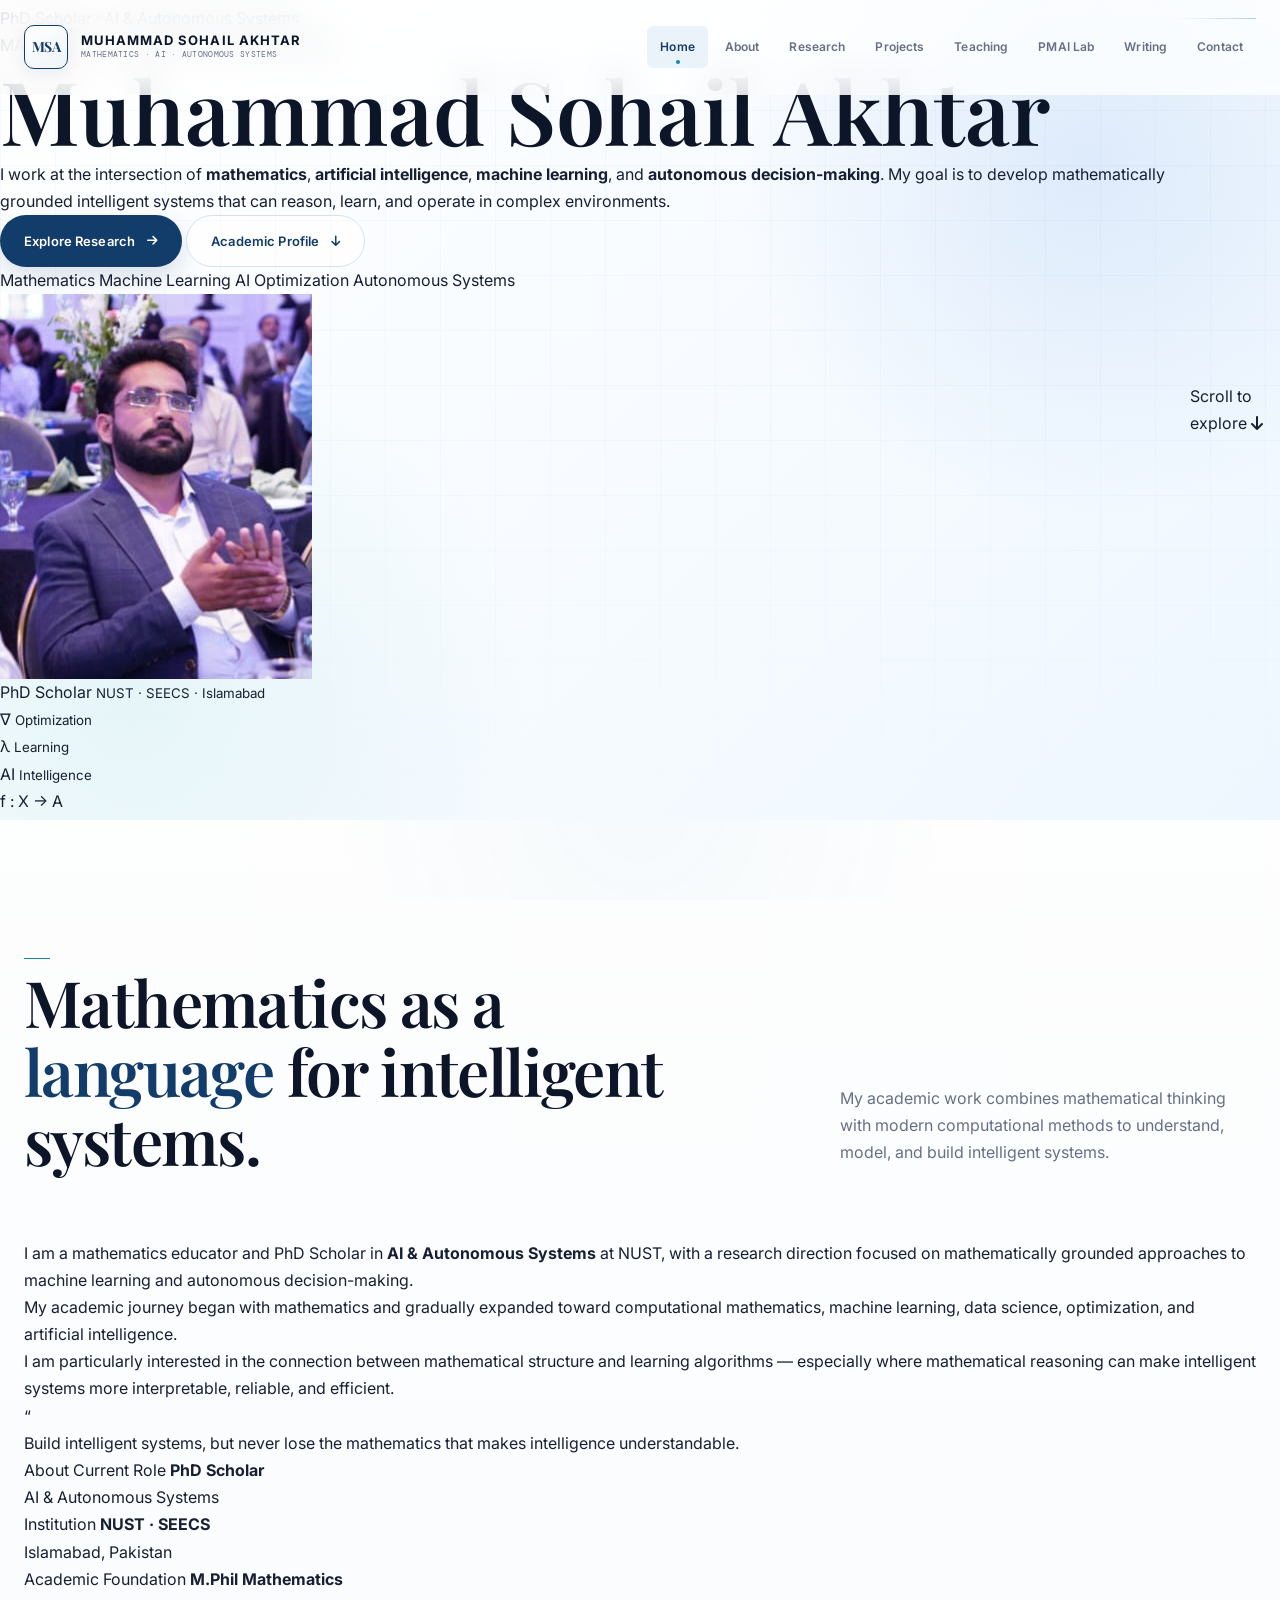
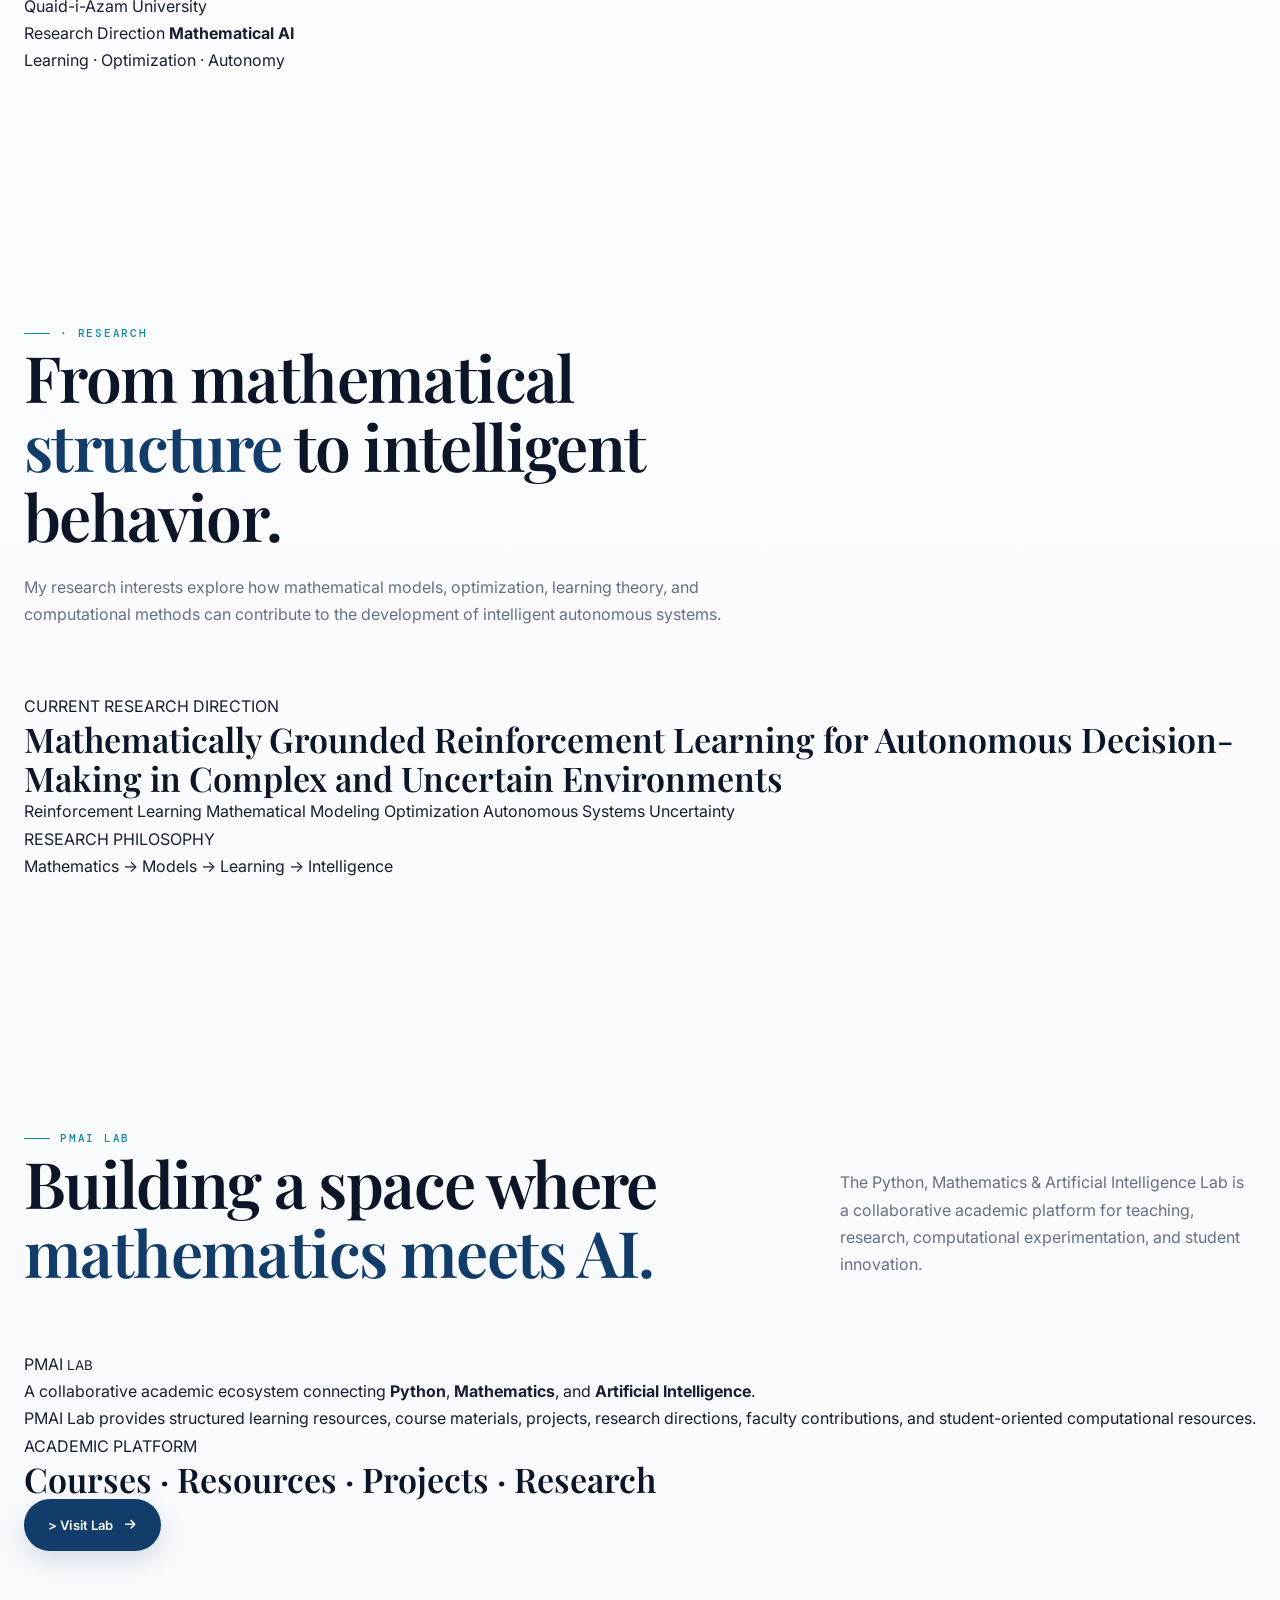
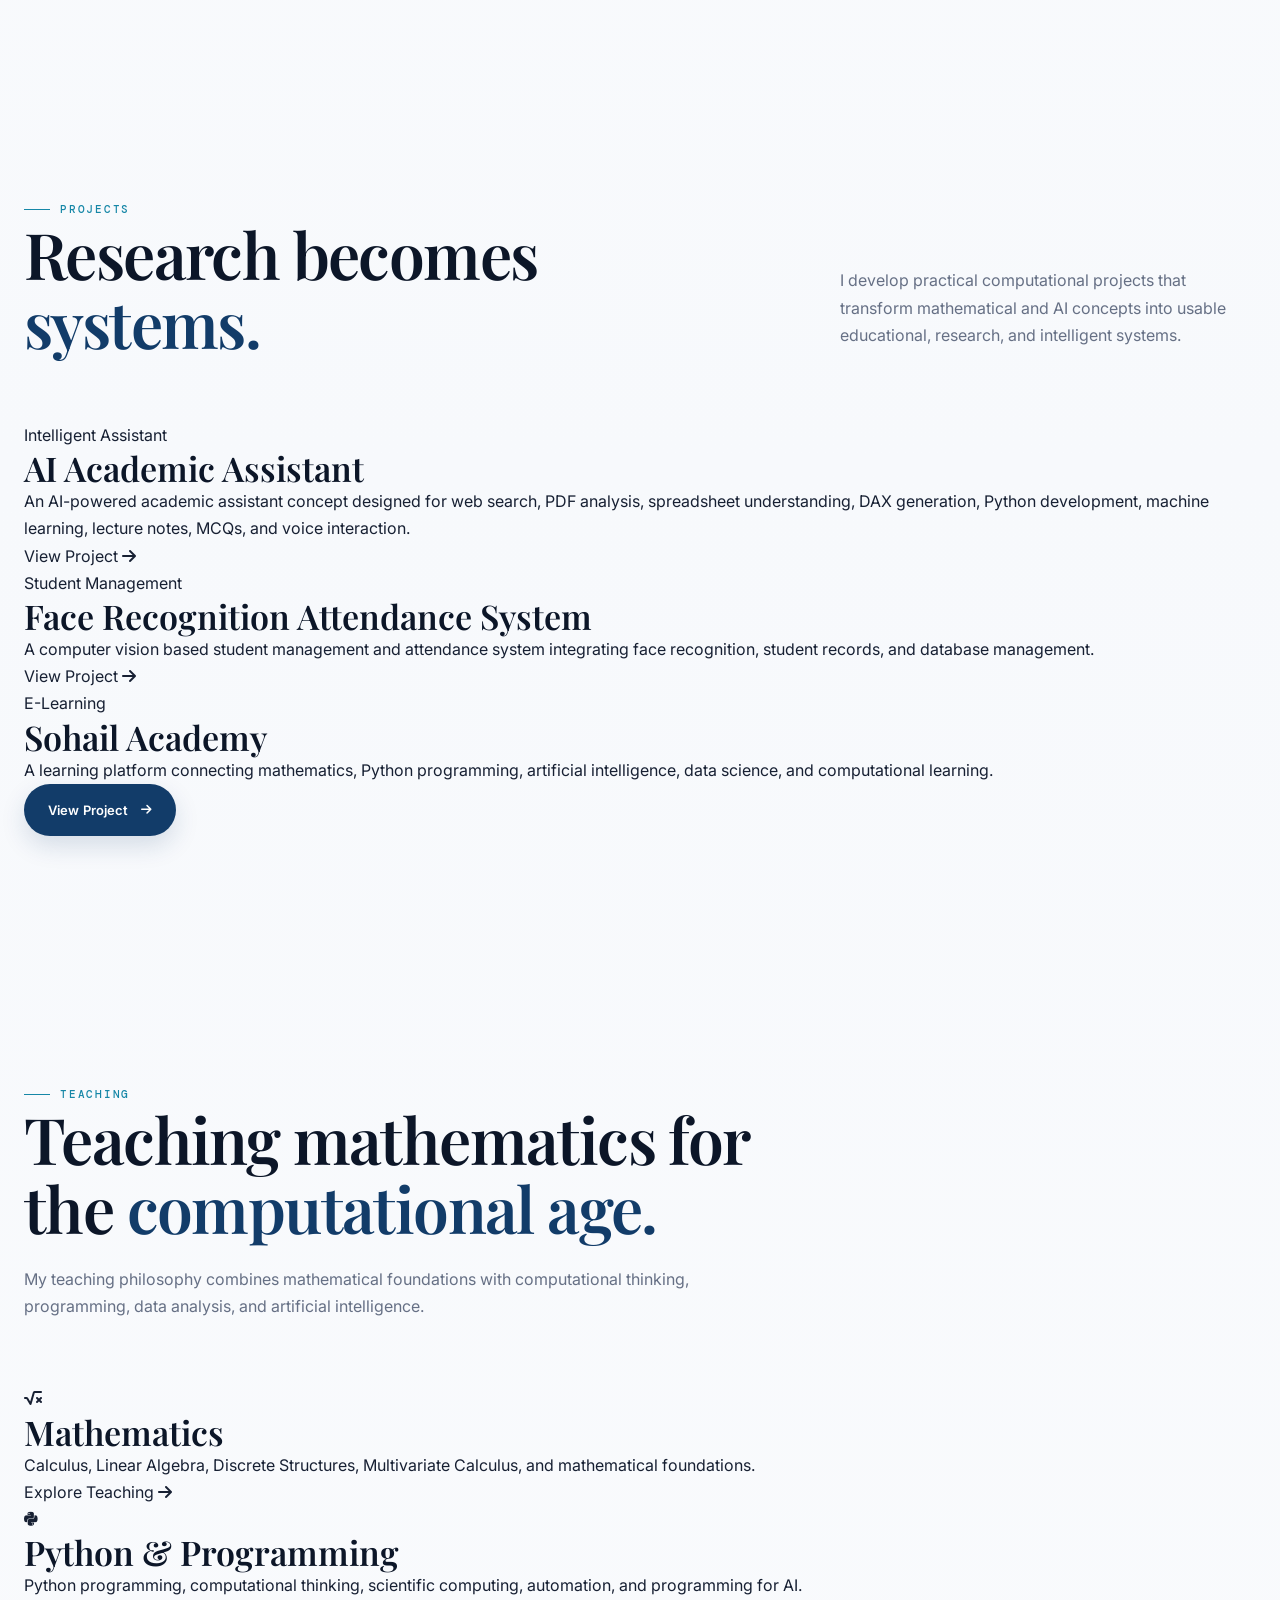
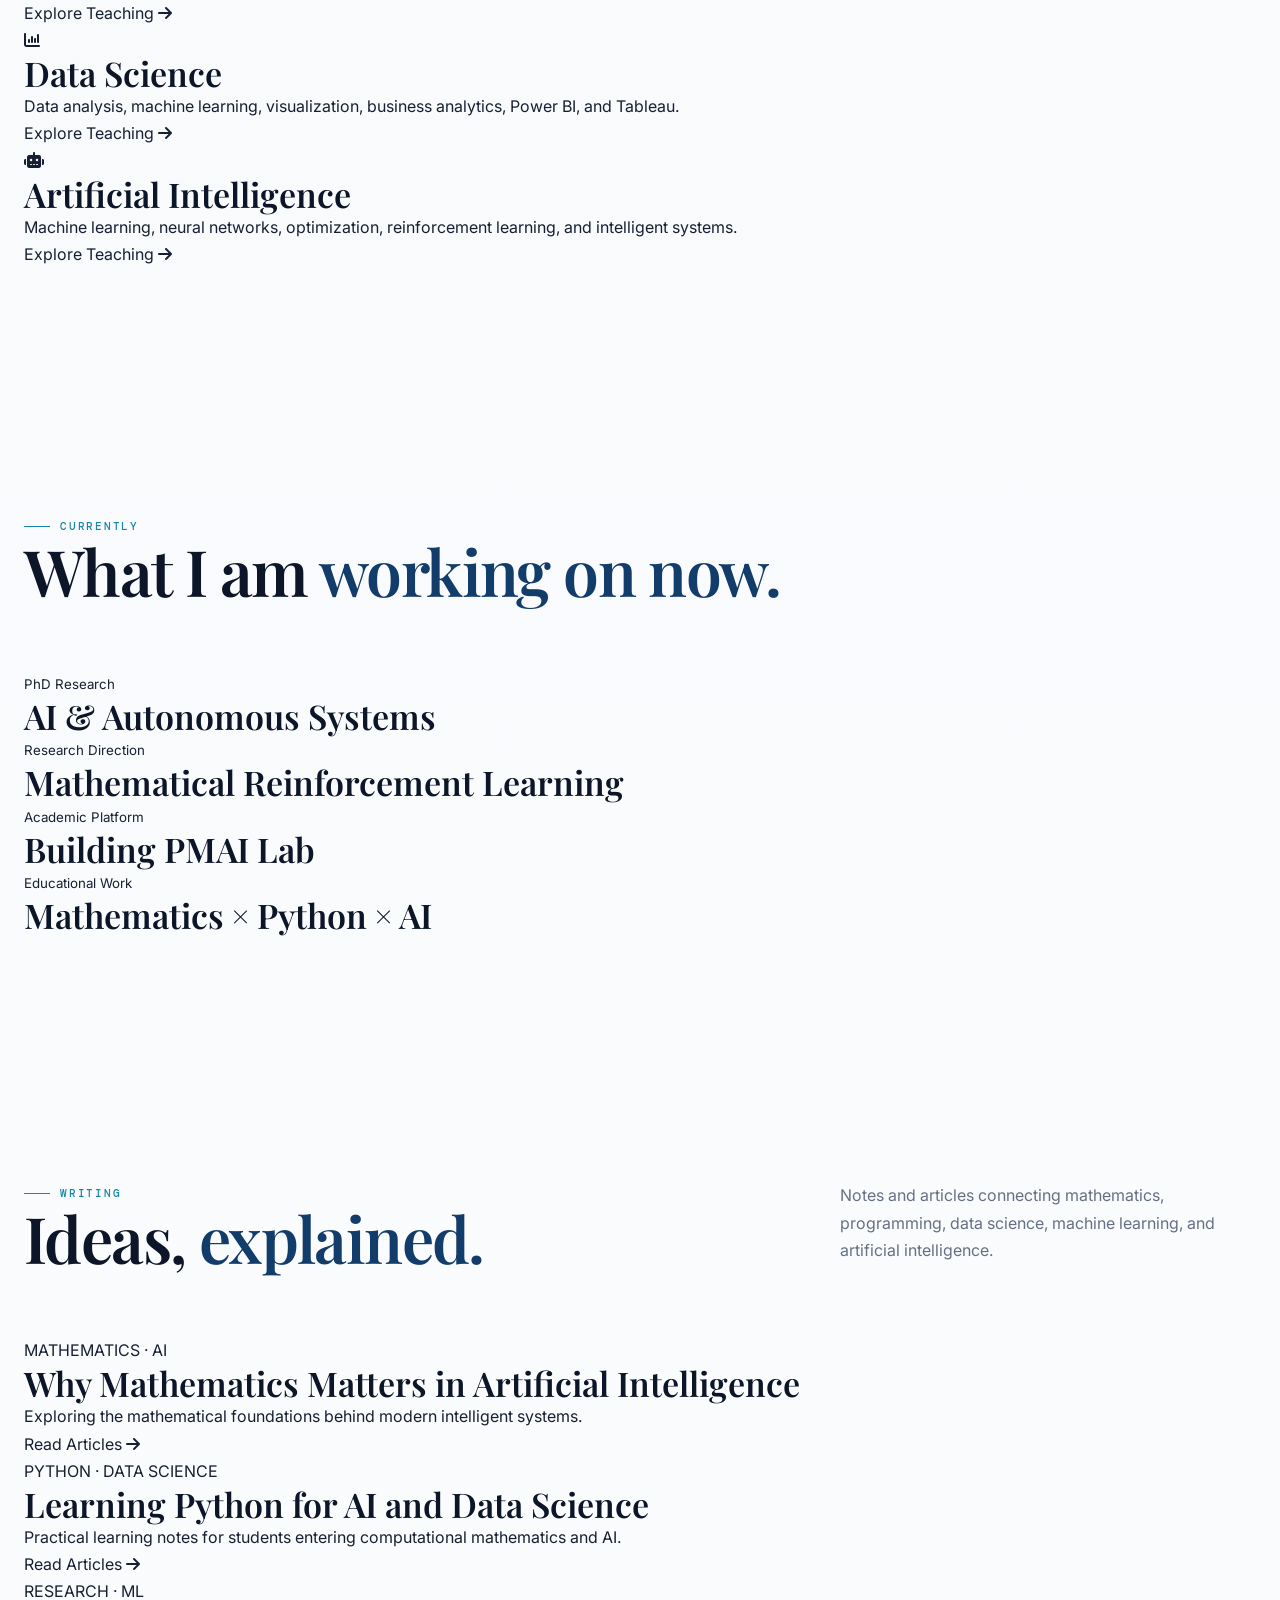
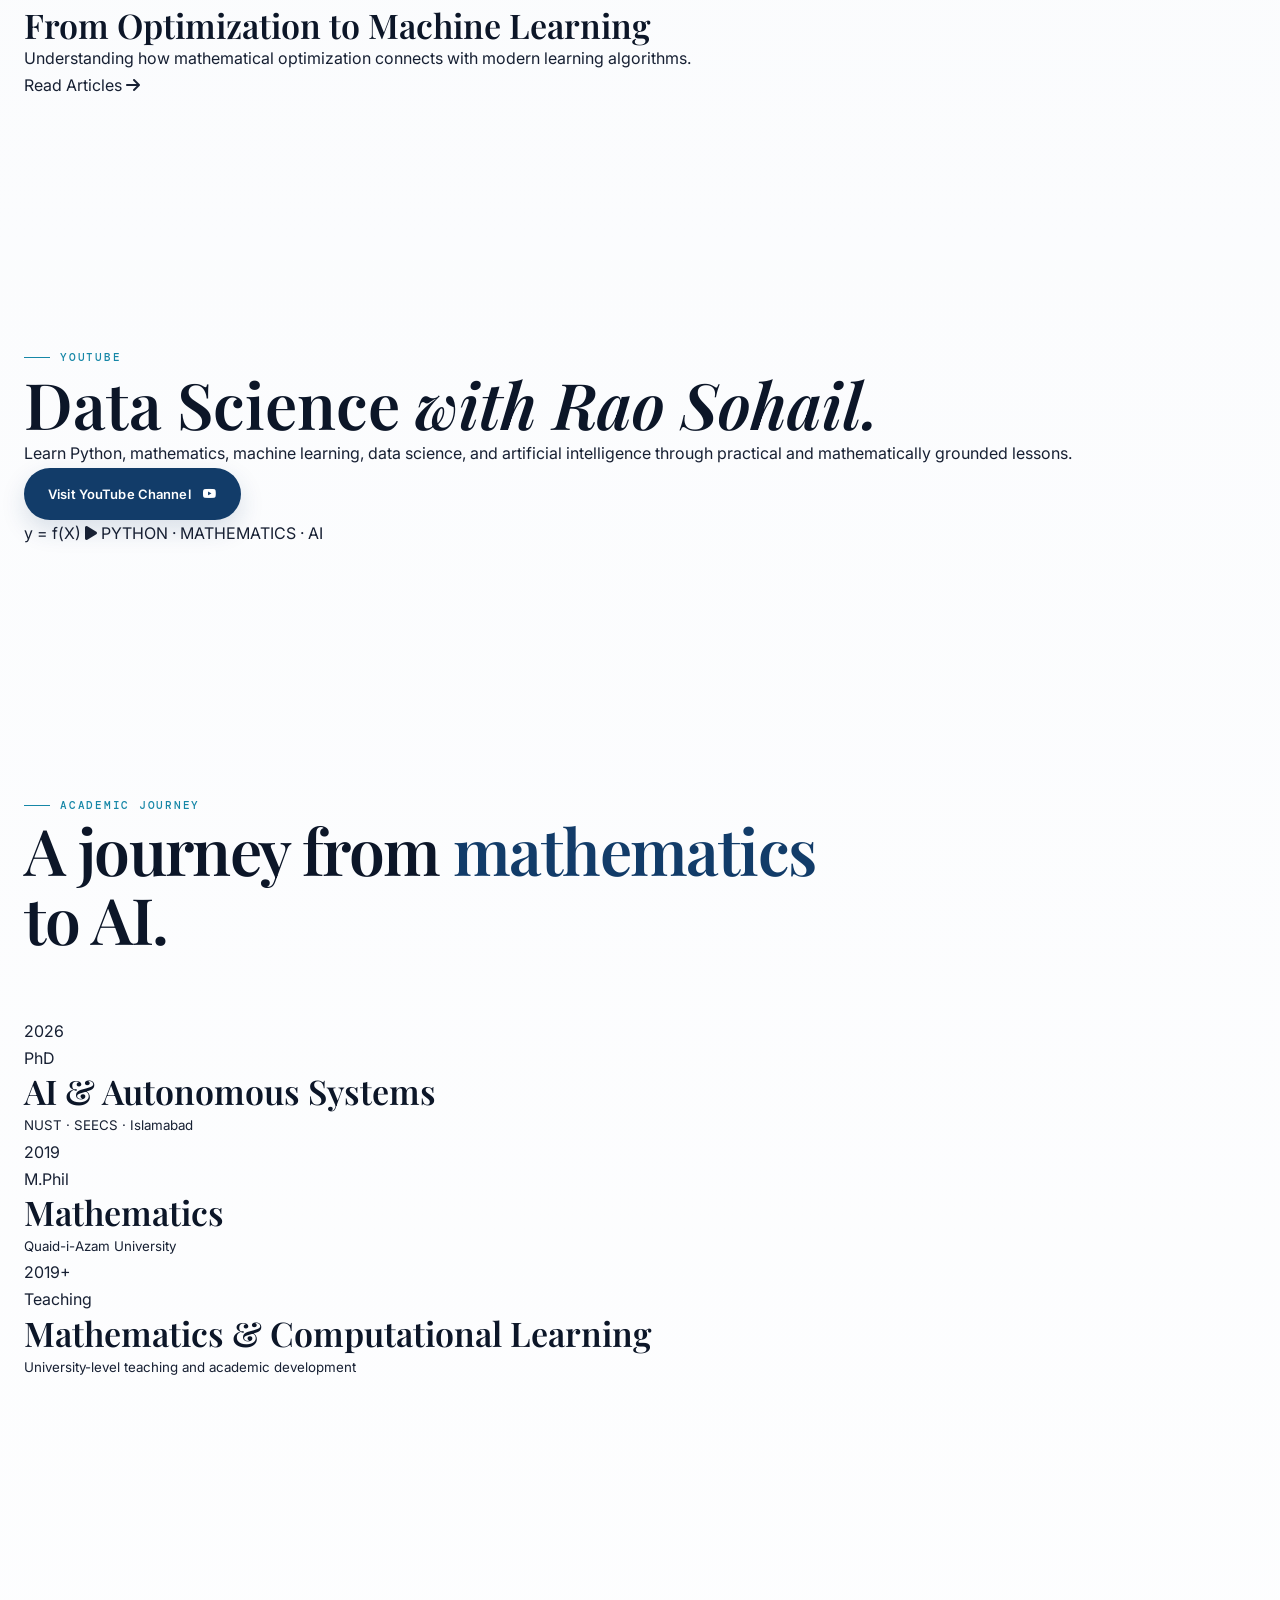
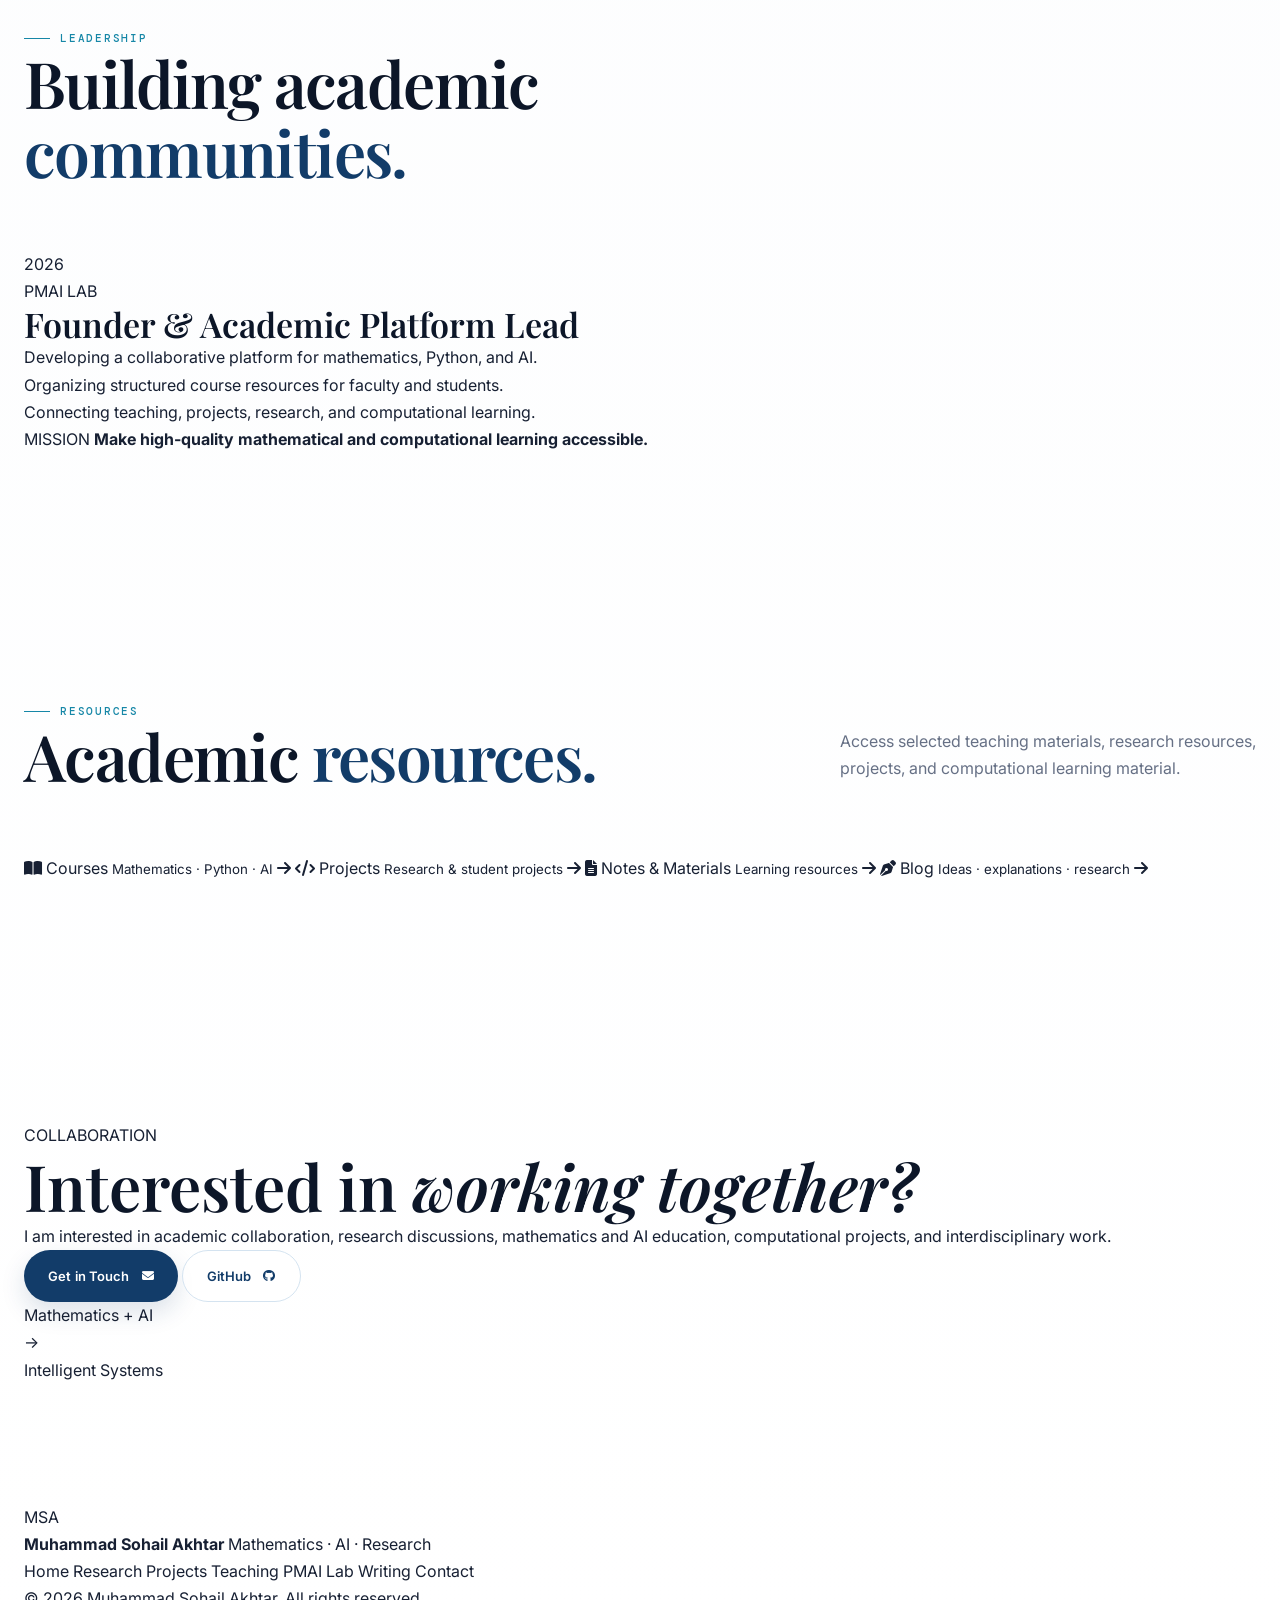
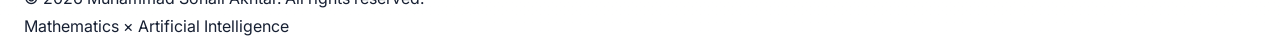
==== commit c5587ee1: "Rename index (12).html to index.html" ====
--- a/index.html
+++ b/index.html
@@ -1,12 +1,11 @@
-
 <!DOCTYPE html>
 <html lang="en">
 
 <head>
 
-    <!-- =========================================================
+    <!-- =====================================================
          BASIC META
-    ========================================================== -->
+    ====================================================== -->
 
     <meta charset="UTF-8">
 
@@ -17,12 +16,12 @@
 
     <meta
         name="description"
-        content="Muhammad Sohail Akhtar — Mathematics, Artificial Intelligence, Machine Learning and Autonomous Systems researcher and educator."
+        content="Muhammad Sohail Akhtar — PhD Scholar in AI & Autonomous Systems, Mathematics Educator, Researcher, and AI/ML Practitioner."
     >
 
     <meta
         name="keywords"
-        content="Muhammad Sohail Akhtar, Mathematics, Artificial Intelligence, Machine Learning, Autonomous Systems, Reinforcement Learning, Mathematical AI, NUST, PMAI Lab, Mathematics Educator, Researcher"
+        content="Muhammad Sohail Akhtar, Mathematics, Artificial Intelligence, Machine Learning, AI Autonomous Systems, NUST, Mathematics Educator, Researcher, PMAI Lab"
     >
 
     <meta
@@ -35,49 +34,19 @@
         content="index, follow"
     >
 
-    <meta
-        name="theme-color"
-        content="#123c69"
-    >
-
-
-    <!-- =========================================================
-         OPEN GRAPH
-    ========================================================== -->
-
-    <meta
-        property="og:title"
-        content="Muhammad Sohail Akhtar | Mathematics × AI × Autonomous Systems"
-    >
-
-    <meta
-        property="og:description"
-        content="Academic profile of Muhammad Sohail Akhtar — mathematics educator, AI researcher and PhD Scholar in AI & Autonomous Systems."
-    >
-
-    <meta
-        property="og:type"
-        content="website"
-    >
-
-    <meta
-        property="og:image"
-        content="assets/images/profile.jpeg"
-    >
-
-
-    <!-- =========================================================
+
+    <!-- =====================================================
          TITLE
-    ========================================================== -->
+    ====================================================== -->
 
     <title>
-        Muhammad Sohail Akhtar | Mathematics × AI × Autonomous Systems
+        Muhammad Sohail Akhtar | Mathematics × AI × Research
     </title>
 
 
-    <!-- =========================================================
+    <!-- =====================================================
          FAVICON
-    ========================================================== -->
+    ====================================================== -->
 
     <link
         rel="icon"
@@ -86,9 +55,9 @@
     >
 
 
-    <!-- =========================================================
+    <!-- =====================================================
          GOOGLE FONTS
-    ========================================================== -->
+    ====================================================== -->
 
     <link
         rel="preconnect"
@@ -107,9 +76,9 @@
     >
 
 
-    <!-- =========================================================
+    <!-- =====================================================
          ICONS
-    ========================================================== -->
+    ====================================================== -->
 
     <link
         rel="stylesheet"
@@ -117,9 +86,9 @@
     >
 
 
-    <!-- =========================================================
-         SITE CSS
-    ========================================================== -->
+    <!-- =====================================================
+         MAIN CSS
+    ====================================================== -->
 
     <link
         rel="stylesheet"
@@ -156,46 +125,15 @@
         href="assets/css/responsive.css"
     >
 
-
-    <!-- =========================================================
-         STRUCTURED DATA
-    ========================================================== -->
-
-    <script type="application/ld+json">
-    {
-        "@context": "https://schema.org",
-        "@type": "Person",
-        "name": "Muhammad Sohail Akhtar",
-        "jobTitle": "Mathematics Educator and AI Researcher",
-        "description": "Mathematics educator and researcher working at the intersection of mathematics, artificial intelligence, machine learning and autonomous systems.",
-        "url": "https://msohailakhtar.github.io/",
-        "sameAs": [
-            "https://www.linkedin.com/in/muhammad-sohail-akhtar"
-        ],
-        "knowsAbout": [
-            "Mathematics",
-            "Artificial Intelligence",
-            "Machine Learning",
-            "Deep Learning",
-            "Reinforcement Learning",
-            "Mathematical Optimization",
-            "Autonomous Systems",
-            "Data Science",
-            "Python",
-            "Computer Vision"
-        ]
-    }
-    </script>
-
 </head>
 
 
-<body class="profile-page">
+<body>
 
 
 <!-- =========================================================
      PAGE LOADER
-========================================================== -->
+========================================================= -->
 
 <div
     class="page-loader"
@@ -216,7 +154,7 @@
         <div class="loader-line"></div>
 
         <small>
-            MATHEMATICS · AI · AUTONOMOUS SYSTEMS
+            MATHEMATICS · AI · RESEARCH
         </small>
 
     </div>
@@ -226,7 +164,7 @@
 
 <!-- =========================================================
      AMBIENT BACKGROUND
-========================================================== -->
+========================================================= -->
 
 <div
     class="ambient-background"
@@ -234,12 +172,19 @@
 >
 
     <span class="math-float math-01">∑</span>
+
     <span class="math-float math-02">∫</span>
+
     <span class="math-float math-03">∇</span>
+
     <span class="math-float math-04">λ</span>
+
     <span class="math-float math-05">f(x)</span>
+
     <span class="math-float math-06">∞</span>
+
     <span class="math-float math-07">∂</span>
+
     <span class="math-float math-08">ℝⁿ</span>
 
 </div>
@@ -247,7 +192,7 @@
 
 <!-- =========================================================
      HEADER / NAVIGATION
-========================================================== -->
+========================================================= -->
 
 <header
     class="profile-header"
@@ -262,7 +207,7 @@
         <div class="navbar-container">
 
 
-            <!-- BRAND -->
+            <!-- LOGO -->
 
             <a
                 href="#home"
@@ -289,7 +234,7 @@
             </a>
 
 
-            <!-- NAVIGATION -->
+            <!-- DESKTOP / MOBILE NAV -->
 
             <ul
                 class="nav-menu"
@@ -375,14 +320,14 @@
 
 <!-- =========================================================
      MAIN
-========================================================== -->
+========================================================= -->
 
 <main id="main-content">
 
 
 <!-- =========================================================
      HERO
-========================================================== -->
+========================================================= -->
 
 <section
     class="profile-hero"
@@ -432,10 +377,9 @@
                 and
                 <strong>autonomous decision-making</strong>.
 
-                My research direction explores how mathematical
-                structure can contribute to intelligent systems
-                that learn, reason, adapt, and operate in complex
-                and uncertain environments.
+                My goal is to develop mathematically grounded
+                intelligent systems that can reason, learn,
+                and operate in complex environments.
 
             </p>
 
@@ -457,13 +401,13 @@
 
 
                 <a
-                    href="#projects"
+                    href="#about"
                     class="profile-btn profile-btn-outline"
                 >
 
-                    Explore Projects
-
-                    <i class="fa-solid fa-code"></i>
+                    Academic Profile
+
+                    <i class="fa-solid fa-arrow-down"></i>
 
                 </a>
 
@@ -483,7 +427,7 @@
                 </span>
 
                 <span>
-                    Deep Learning
+                    AI
                 </span>
 
                 <span>
@@ -491,10 +435,6 @@
                 </span>
 
                 <span>
-                    Reinforcement Learning
-                </span>
-
-                <span>
                     Autonomous Systems
                 </span>
 
@@ -510,6 +450,7 @@
 
 
             <div class="hero-photo-frame">
+
 
                 <img
                     src="assets/images/profile.jpeg"
@@ -517,11 +458,13 @@
                     class="hero-photo"
                 >
 
+
                 <div
                     class="photo-overlay"
                     aria-hidden="true"
                 ></div>
 
+
                 <div class="hero-photo-caption">
 
                     <span>
@@ -529,10 +472,11 @@
                     </span>
 
                     <small>
-                        AI & Autonomous Systems · NUST
+                        NUST · SEECS · Islamabad
                     </small>
 
                 </div>
+
 
             </div>
 
@@ -608,6 +552,8 @@
     </div>
 
 
+    <!-- HERO SCROLL -->
+
     <a
         href="#about"
         class="hero-scroll"
@@ -625,9 +571,11 @@
 
 
 
+
+
 <!-- =========================================================
      ABOUT
-========================================================== -->
+========================================================= -->
 
 <section
     class="profile-section about-section"
@@ -642,7 +590,7 @@
             <div>
 
                 <div class="section-index">
-                    01 · About
+                   
                 </div>
 
                 <h2>
@@ -658,8 +606,8 @@
 
             <p>
 
-                My academic work connects mathematical thinking
-                with computational methods to understand,
+                My academic work combines mathematical thinking
+                with modern computational methods to understand,
                 model, and build intelligent systems.
 
             </p>
@@ -669,6 +617,8 @@
 
         <div class="about-grid">
 
+
+            <!-- ABOUT MAIN -->
 
             <div class="about-main">
 
@@ -676,33 +626,30 @@
 
                     I am a mathematics educator and PhD Scholar
                     in <strong>AI & Autonomous Systems</strong>
-                    at NUST, developing an academic direction
-                    that connects mathematical foundations,
-                    machine learning, optimization, and
-                    autonomous intelligence.
+                    at NUST, with a research direction focused
+                    on mathematically grounded approaches to
+                    machine learning and autonomous decision-making.
 
                 </p>
 
 
                 <p>
 
-                    My academic foundation is in mathematics,
-                    with an evolving research focus spanning
-                    computational mathematics, machine learning,
-                    data science, optimization, deep learning,
-                    reinforcement learning, and intelligent
-                    autonomous systems.
+                    My academic journey began with mathematics
+                    and gradually expanded toward computational
+                    mathematics, machine learning, data science,
+                    optimization, and artificial intelligence.
 
                 </p>
 
 
                 <p>
 
-                    I am particularly interested in understanding
-                    how mathematical structure can improve the
-                    reliability, interpretability, efficiency,
-                    and decision-making capabilities of intelligent
-                    systems.
+                    I am particularly interested in the connection
+                    between mathematical structure and learning
+                    algorithms — especially where mathematical
+                    reasoning can make intelligent systems more
+                    interpretable, reliable, and efficient.
 
                 </p>
 
@@ -732,9 +679,9 @@
 
 
                 <article class="fact-card">
-
+                         About
                     <span>
-                        Current Academic Role
+                        Current Role
                     </span>
 
                     <strong>
@@ -785,7 +732,7 @@
                 <article class="fact-card">
 
                     <span>
-                        Research Identity
+                        Research Direction
                     </span>
 
                     <strong>
@@ -808,10 +755,9 @@
 </section>
 
 
-
 <!-- =========================================================
      RESEARCH
-========================================================== -->
+========================================================= -->
 
 <section
     class="profile-section research-section"
@@ -824,7 +770,7 @@
         <div class="section-intro">
 
             <div class="section-index">
-                02 · Research
+                 · Research
             </div>
 
             <h2>
@@ -837,22 +783,24 @@
 
             <p>
 
-                My research interests explore mathematical
-                models, optimization, learning algorithms,
-                and computational approaches for intelligent
-                autonomous systems.
+                My research interests explore how mathematical
+                models, optimization, learning theory, and
+                computational methods can contribute to the
+                development of intelligent autonomous systems.
 
             </p>
 
         </div>
 
 
-        <!-- CURRENT RESEARCH -->
+        <!-- RESEARCH FOCUS -->
 
         <div class="research-focus">
 
             <div class="research-focus-header">
+
                 CURRENT RESEARCH DIRECTION
+
             </div>
 
             <h3>
@@ -864,17 +812,6 @@
             </h3>
 
 
-            <p>
-
-                The central direction is to investigate how
-                mathematical modeling, optimization, and
-                reinforcement learning can be combined to
-                develop more principled approaches to
-                autonomous decision-making.
-
-            </p>
-
-
             <div class="research-tags">
 
                 <span>
@@ -902,151 +839,7 @@
         </div>
 
 
-        <!-- RESEARCH AREAS -->
-
-        <div class="research-grid">
-
-
-            <article class="research-card">
-
-                <span>
-                    01
-                </span>
-
-                <i class="fa-solid fa-square-root-variable"></i>
-
-                <h3>
-                    Mathematical AI
-                </h3>
-
-                <p>
-
-                    Mathematical foundations, models,
-                    structures, and reasoning for intelligent
-                    computational systems.
-
-                </p>
-
-            </article>
-
-
-            <article class="research-card">
-
-                <span>
-                    02
-                </span>
-
-                <i class="fa-solid fa-brain"></i>
-
-                <h3>
-                    Machine Learning
-                </h3>
-
-                <p>
-
-                    Learning algorithms, predictive modeling,
-                    neural networks, and computational
-                    intelligence.
-
-                </p>
-
-            </article>
-
-
-            <article class="research-card">
-
-                <span>
-                    03
-                </span>
-
-                <i class="fa-solid fa-chart-line"></i>
-
-                <h3>
-                    Optimization
-                </h3>
-
-                <p>
-
-                    Mathematical optimization as a foundation
-                    for learning, estimation, control, and
-                    intelligent decision-making.
-
-                </p>
-
-            </article>
-
-
-            <article class="research-card">
-
-                <span>
-                    04
-                </span>
-
-                <i class="fa-solid fa-robot"></i>
-
-                <h3>
-                    Autonomous Systems
-                </h3>
-
-                <p>
-
-                    Intelligent agents capable of learning,
-                    adapting, reasoning, and making decisions
-                    in dynamic environments.
-
-                </p>
-
-            </article>
-
-
-            <article class="research-card">
-
-                <span>
-                    05
-                </span>
-
-                <i class="fa-solid fa-eye"></i>
-
-                <h3>
-                    Computer Vision
-                </h3>
-
-                <p>
-
-                    Vision-based intelligent systems,
-                    recognition, perception, and practical
-                    AI applications.
-
-                </p>
-
-            </article>
-
-
-            <article class="research-card">
-
-                <span>
-                    06
-                </span>
-
-                <i class="fa-solid fa-database"></i>
-
-                <h3>
-                    Data Science
-                </h3>
-
-                <p>
-
-                    Data analysis, predictive modeling,
-                    visualization, business analytics,
-                    and computational methods.
-
-                </p>
-
-            </article>
-
-
-        </div>
-
+      
 
         <!-- RESEARCH PHILOSOPHY -->
 
@@ -1063,23 +856,13 @@
             <div class="philosophy-statement">
 
                 Mathematics
-
                 <span>→</span>
-
                 Models
-
                 <span>→</span>
-
                 Learning
-
                 <span>→</span>
-
                 Intelligence
 
-                <span>→</span>
-
-                Autonomy
-
             </div>
 
         </div>
@@ -1087,12 +870,11 @@
     </div>
 
 </section>
-
 
 
 <!-- =========================================================
      PMAI LAB
-========================================================== -->
+========================================================= -->
 
 <section
     class="profile-section pmai-section"
@@ -1107,7 +889,7 @@
             <div>
 
                 <div class="section-index">
-                    03 · PMAI Lab
+                     PMAI Lab 
                 </div>
 
                 <h2>
@@ -1122,10 +904,10 @@
 
             <p>
 
-                PMAI Lab is a collaborative academic platform
-                connecting Python, mathematics, artificial
-                intelligence, teaching, research, projects,
-                and computational learning.
+                The Python, Mathematics & Artificial Intelligence
+                Lab is a collaborative academic platform for
+                teaching, research, computational experimentation,
+                and student innovation.
 
             </p>
 
@@ -1134,6 +916,8 @@
 
         <div class="pmai-grid">
 
+
+            <!-- PMAI BRAND -->
 
             <div class="pmai-mark">
 
@@ -1148,12 +932,13 @@
             </div>
 
 
+            <!-- INTRODUCTION -->
+
             <div class="pmai-introduction">
 
                 <p class="large-text">
 
-                    A collaborative academic ecosystem
-                    connecting
+                    A collaborative academic ecosystem connecting
                     <strong>Python</strong>,
                     <strong>Mathematics</strong>,
                     and
@@ -1161,60 +946,56 @@
 
                 </p>
 
-
                 <p>
 
-                    PMAI Lab brings together structured
-                    educational resources, faculty contributions,
-                    student projects, computational experiments,
-                    research directions, and academic content.
+                    PMAI Lab provides structured learning resources,
+                    course materials, projects, research directions,
+                    faculty contributions, and student-oriented
+                    computational resources.
 
                 </p>
 
-
-                <div class="pmai-action">
-
-                    <div>
-
-                        <span>
-                            ACADEMIC PLATFORM
-                        </span>
-
-                        <h3>
-                            Courses · Resources · Projects · Research
-                        </h3>
-
-                    </div>
-
-
-                    <a
-                        href="https://python-mathematics-ai-lab.github.io/"
-                        class="profile-btn profile-btn-primary"
-                        target="_blank"
-                        rel="noopener noreferrer"
-                    >
-
-                        Visit PMAI Lab
-
-                        <i class="fa-solid fa-arrow-right"></i>
-
-                    </a>
-
-                </div>
-
-            </div>
+               
+
+        <!-- PMAI ACTION -->
+
+        <div class="pmai-action">
+
+            <div>
+
+                <span>
+                    ACADEMIC PLATFORM
+                </span>
+
+                <h3>
+                    Courses · Resources · Projects · Research
+                </h3>
+
+            </div>
+
+            <a
+                href="https://python-mathematics-ai-lab.github.io/"
+                class="profile-btn profile-btn-primary"
+                target="_blank"
+                rel="noopener noreferrer">
+            
+             >
+                Visit Lab
+
+                <i class="fa-solid fa-arrow-right"></i>
+
+            </a>
 
         </div>
 
     </div>
 
 </section>
-
 
 
 <!-- =========================================================
      PROJECTS
-========================================================== -->
+========================================================= -->
 
 <section
     class="profile-section projects-section"
@@ -1229,7 +1010,7 @@
             <div>
 
                 <div class="section-index">
-                    04 · Projects
+                     Projects
                 </div>
 
                 <h2>
@@ -1244,10 +1025,10 @@
 
             <p>
 
-                I develop computational projects that transform
-                mathematical and AI concepts into practical
-                educational, research, data, and intelligent
-                systems.
+                I develop practical computational projects
+                that transform mathematical and AI concepts
+                into usable educational, research, and
+                intelligent systems.
 
             </p>
 
@@ -1257,14 +1038,13 @@
         <div class="projects-grid">
 
 
-            <!-- PROJECT 01 -->
-
             <article class="project-card project-featured">
 
+
                 <div class="project-content">
 
                     <span class="project-type">
-                        AI · Academic Intelligence
+                        Intelligent Assistant
                     </span>
 
                     <h3>
@@ -1273,39 +1053,17 @@
 
                     <p>
 
-                        An AI assistant concept designed to
-                        support academic workflows including
-                        web search, PDF understanding,
-                        spreadsheet analysis, DAX generation,
+                        An AI-powered academic assistant concept
+                        designed for web search, PDF analysis,
+                        spreadsheet understanding, DAX generation,
                         Python development, machine learning,
-                        lecture notes, MCQs, and voice
-                        interaction.
+                        lecture notes, MCQs, and voice interaction.
 
                     </p>
 
-                    <div class="project-tags">
-
-                        <span>
-                            LLM
-                        </span>
-
-                        <span>
-                            Python
-                        </span>
-
-                        <span>
-                            Data
-                        </span>
-
-                        <span>
-                            AI
-                        </span>
-
-                    </div>
-
                     <a href="projects/index.html">
 
-                        Explore Project
+                        View Project
 
                         <i class="fa-solid fa-arrow-right"></i>
 
@@ -1316,48 +1074,31 @@
             </article>
 
 
-            <!-- PROJECT 02 -->
-
             <article class="project-card">
 
+                
                 <div class="project-content">
 
                     <span class="project-type">
-                        Computer Vision
+                        Student Management
                     </span>
 
                     <h3>
-                        Face Recognition Student Management
+                        Face Recognition Attendance System
                     </h3>
 
                     <p>
 
-                        A computer-vision based student management
+                        A computer vision based student management
                         and attendance system integrating face
-                        recognition, student records, attendance
-                        workflows, and database management.
+                        recognition, student records, and database
+                        management.
 
                     </p>
 
-                    <div class="project-tags">
-
-                        <span>
-                            Computer Vision
-                        </span>
-
-                        <span>
-                            Python
-                        </span>
-
-                        <span>
-                            Database
-                        </span>
-
-                    </div>
-
                     <a href="projects/index.html">
 
-                        Explore Project
+                        View Project
 
                         <i class="fa-solid fa-arrow-right"></i>
 
@@ -1368,70 +1109,13 @@
             </article>
 
 
-            <!-- PROJECT 03 -->
-
             <article class="project-card">
 
+                
                 <div class="project-content">
 
                     <span class="project-type">
-                        AI · Business Automation
-                    </span>
-
-                    <h3>
-                        AI Shop Agent
-                    </h3>
-
-                    <p>
-
-                        An intelligent shop-agent concept connecting
-                        AI agents, business workflows, WhatsApp
-                        interaction, FastAPI services, and
-                        analytical dashboards.
-
-                    </p>
-
-                    <div class="project-tags">
-
-                        <span>
-                            AI Agent
-                        </span>
-
-                        <span>
-                            FastAPI
-                        </span>
-
-                        <span>
-                            WhatsApp
-                        </span>
-
-                        <span>
-                            Power BI
-                        </span>
-
-                    </div>
-
-                    <a href="projects/index.html">
-
-                        Explore Project
-
-                        <i class="fa-solid fa-arrow-right"></i>
-
-                    </a>
-
-                </div>
-
-            </article>
-
-
-            <!-- PROJECT 04 -->
-
-            <article class="project-card">
-
-                <div class="project-content">
-
-                    <span class="project-type">
-                        Education · E-Learning
+                        E-Learning
                     </span>
 
                     <h3>
@@ -1440,36 +1124,19 @@
 
                     <p>
 
-                        An educational platform connecting
-                        mathematics, Python programming,
-                        artificial intelligence, data science,
-                        and computational learning.
+                        A learning platform connecting mathematics,
+                        Python programming, artificial intelligence,
+                        data science, and computational learning.
 
                     </p>
 
-                    <div class="project-tags">
-
-                        <span>
-                            Mathematics
-                        </span>
-
-                        <span>
-                            Python
-                        </span>
-
-                        <span>
-                            AI
-                        </span>
-
-                    </div>
-
-                    <a
-                        href="https://msohailakhtar.github.io/Sohail_Academy/"
-                        target="_blank"
-                        rel="noopener noreferrer"
+                    
+                       <a  href="https://msohailakhtar.github.io/Sohail_Academy/"
+                    target="_blank"
+                    rel="noopener noreferrer"
+                    class="profile-btn profile-btn-primary"
                     >
-
-                        Visit Academy
+                        View Project
 
                         <i class="fa-solid fa-arrow-right"></i>
 
@@ -1480,241 +1147,16 @@
             </article>
 
 
-            <!-- PROJECT 05 -->
-
-            <article class="project-card">
-
-                <div class="project-content">
-
-                    <span class="project-type">
-                        Research · Machine Learning
-                    </span>
-
-                    <h3>
-                        Mathematical Machine Learning
-                    </h3>
-
-                    <p>
-
-                        Computational work exploring the connection
-                        between mathematical concepts, predictive
-                        models, optimization, neural networks,
-                        and machine learning algorithms.
-
-                    </p>
-
-                    <div class="project-tags">
-
-                        <span>
-                            ML
-                        </span>
-
-                        <span>
-                            Mathematics
-                        </span>
-
-                        <span>
-                            Optimization
-                        </span>
-
-                    </div>
-
-                    <a href="projects/index.html">
-
-                        Explore Research Projects
-
-                        <i class="fa-solid fa-arrow-right"></i>
-
-                    </a>
-
-                </div>
-
-            </article>
-
-
-            <!-- PROJECT 06 -->
-
-            <article class="project-card">
-
-                <div class="project-content">
-
-                    <span class="project-type">
-                        Academic Infrastructure
-                    </span>
-
-                    <h3>
-                        PMAI Lab Academic Ecosystem
-                    </h3>
-
-                    <p>
-
-                        A collaborative infrastructure for courses,
-                        lectures, assignments, quizzes, resources,
-                        faculty contributions, projects, and
-                        research-oriented academic content.
-
-                    </p>
-
-                    <div class="project-tags">
-
-                        <span>
-                            GitHub
-                        </span>
-
-                        <span>
-                            Education
-                        </span>
-
-                        <span>
-                            Research
-                        </span>
-
-                    </div>
-
-                    <a
-                        href="https://python-mathematics-ai-lab.github.io/"
-                        target="_blank"
-                        rel="noopener noreferrer"
-                    >
-
-                        Visit PMAI Lab
-
-                        <i class="fa-solid fa-arrow-right"></i>
-
-                    </a>
-
-                </div>
-
-            </article>
-
-
         </div>
 
     </div>
 
 </section>
-
-
-
-<!-- =========================================================
-     ACADEMIC IMPACT
-========================================================== -->
-
-<section
-    class="profile-section impact-section"
-    id="impact"
->
-
-    <div class="profile-container">
-
-
-        <div class="section-intro">
-
-            <div class="section-index">
-                05 · Academic Impact
-            </div>
-
-            <h2>
-
-                Teaching,
-                <em>building,</em>
-                and research.
-
-            </h2>
-
-            <p>
-
-                An academic profile shaped by university teaching,
-                computational projects, research development,
-                and collaborative educational initiatives.
-
-            </p>
-
-        </div>
-
-
-        <div class="impact-grid">
-
-
-            <article class="impact-card">
-
-                <strong>
-                    6+
-                </strong>
-
-                <span>
-                    Years
-                </span>
-
-                <p>
-                    University-level teaching and academic work
-                </p>
-
-            </article>
-
-
-            <article class="impact-card">
-
-                <strong>
-                    3
-                </strong>
-
-                <span>
-                    Core Domains
-                </span>
-
-                <p>
-                    Mathematics · Python · Artificial Intelligence
-                </p>
-
-            </article>
-
-
-            <article class="impact-card">
-
-                <strong>
-                    1
-                </strong>
-
-                <span>
-                    Research Direction
-                </span>
-
-                <p>
-                    Mathematically grounded autonomous intelligence
-                </p>
-
-            </article>
-
-
-            <article class="impact-card">
-
-                <strong>
-                    PMAI
-                </strong>
-
-                <span>
-                    Academic Lab
-                </span>
-
-                <p>
-                    Collaborative mathematics and AI ecosystem
-                </p>
-
-            </article>
-
-
-        </div>
-
-    </div>
-
-</section>
-
 
 
 <!-- =========================================================
      TEACHING
-========================================================== -->
+========================================================= -->
 
 <section
     class="profile-section teaching-section"
@@ -1727,7 +1169,7 @@
         <div class="section-intro">
 
             <div class="section-index">
-                06 · Teaching
+                 Teaching
             </div>
 
             <h2>
@@ -1739,9 +1181,10 @@
 
             <p>
 
-                My teaching combines mathematical foundations
-                with computational thinking, programming,
-                data analysis, and artificial intelligence.
+                My teaching philosophy combines mathematical
+                foundations with computational thinking,
+                programming, data analysis, and artificial
+                intelligence.
 
             </p>
 
@@ -1754,7 +1197,7 @@
             <article class="teaching-card">
 
                 <span class="teaching-number">
-                    01
+                    
                 </span>
 
                 <i class="fa-solid fa-square-root-variable"></i>
@@ -1789,7 +1232,7 @@
             <article class="teaching-card">
 
                 <span class="teaching-number">
-                    02
+                    
                 </span>
 
                 <i class="fa-brands fa-python"></i>
@@ -1800,9 +1243,9 @@
 
                 <p>
 
-                    Python programming, scientific computing,
-                    automation, computational thinking,
-                    and programming for AI.
+                    Python programming, computational thinking,
+                    scientific computing, automation, and
+                    programming for AI.
 
                 </p>
 
@@ -1824,7 +1267,7 @@
             <article class="teaching-card">
 
                 <span class="teaching-number">
-                    03
+                
                 </span>
 
                 <i class="fa-solid fa-chart-column"></i>
@@ -1859,7 +1302,7 @@
             <article class="teaching-card">
 
                 <span class="teaching-number">
-                    04
+                
                 </span>
 
                 <i class="fa-solid fa-robot"></i>
@@ -1898,10 +1341,9 @@
 </section>
 
 
-
 <!-- =========================================================
-     CURRENTLY
-========================================================== -->
+     CURRENTLY / NOW
+========================================================= -->
 
 <section
     class="profile-section now-section"
@@ -1914,7 +1356,7 @@
         <div class="section-intro">
 
             <div class="section-index">
-                07 · Currently
+                 Currently
             </div>
 
             <h2>
@@ -1931,6 +1373,10 @@
 
 
             <div class="now-item">
+
+                <span>
+                    
+                </span>
 
                 <small>
                     PhD Research
@@ -1945,18 +1391,26 @@
 
             <div class="now-item">
 
+                <span>
+                    
+                </span>
+
                 <small>
                     Research Direction
                 </small>
 
                 <h3>
-                    Mathematically Grounded Reinforcement Learning
+                    Mathematical Reinforcement Learning
                 </h3>
 
             </div>
 
 
             <div class="now-item">
+
+                <span>
+                    
+                </span>
 
                 <small>
                     Academic Platform
@@ -1971,6 +1425,10 @@
 
             <div class="now-item">
 
+                <span>
+                    
+                </span>
+
                 <small>
                     Educational Work
                 </small>
@@ -1989,255 +1447,9 @@
 </section>
 
 
-
 <!-- =========================================================
-     ACADEMIC JOURNEY
-========================================================== -->
-
-<section
-    class="profile-section timeline-section"
-    id="academic-journey"
->
-
-    <div class="profile-container">
-
-
-        <div class="section-intro">
-
-            <div class="section-index">
-                08 · Academic Journey
-            </div>
-
-            <h2>
-
-                A journey from
-                <em>mathematics</em>
-                to AI.
-
-            </h2>
-
-        </div>
-
-
-        <div class="academic-timeline">
-
-
-            <article class="timeline-entry">
-
-                <div class="timeline-year">
-                    2026
-                </div>
-
-                <div class="timeline-marker"></div>
-
-                <div class="timeline-content">
-
-                    <span>
-                        PhD
-                    </span>
-
-                    <h3>
-                        AI & Autonomous Systems
-                    </h3>
-
-                    <small>
-                        NUST · SEECS · Islamabad
-                    </small>
-
-                </div>
-
-            </article>
-
-
-            <article class="timeline-entry">
-
-                <div class="timeline-year">
-                    2019
-                </div>
-
-                <div class="timeline-marker"></div>
-
-                <div class="timeline-content">
-
-                    <span>
-                        M.Phil
-                    </span>
-
-                    <h3>
-                        Mathematics
-                    </h3>
-
-                    <small>
-                        Quaid-i-Azam University
-                    </small>
-
-                </div>
-
-            </article>
-
-
-            <article class="timeline-entry">
-
-                <div class="timeline-year">
-                    2019+
-                </div>
-
-                <div class="timeline-marker"></div>
-
-                <div class="timeline-content">
-
-                    <span>
-                        Teaching
-                    </span>
-
-                    <h3>
-                        Mathematics & Computational Learning
-                    </h3>
-
-                    <small>
-                        University-level teaching and academic development
-                    </small>
-
-                </div>
-
-            </article>
-
-
-            <article class="timeline-entry">
-
-                <div class="timeline-year">
-                    Present
-                </div>
-
-                <div class="timeline-marker"></div>
-
-                <div class="timeline-content">
-
-                    <span>
-                        Research
-                    </span>
-
-                    <h3>
-                        Mathematics × AI × Autonomous Intelligence
-                    </h3>
-
-                    <small>
-                        Developing a mathematically grounded research direction
-                    </small>
-
-                </div>
-
-            </article>
-
-
-        </div>
-
-    </div>
-
-</section>
-
-
-
-<!-- =========================================================
-     LEADERSHIP
-========================================================== -->
-
-<section
-    class="profile-section leadership-section"
-    id="leadership"
->
-
-    <div class="profile-container">
-
-
-        <div class="section-intro">
-
-            <div class="section-index">
-                09 · Leadership
-            </div>
-
-            <h2>
-
-                Building academic
-                <em>communities.</em>
-
-            </h2>
-
-        </div>
-
-
-        <div class="leadership-card">
-
-
-            <div class="leadership-year">
-                2026
-            </div>
-
-
-            <div class="leadership-main">
-
-                <span>
-                    PMAI LAB
-                </span>
-
-                <h3>
-                    Founder & Academic Platform Lead
-                </h3>
-
-
-                <ul>
-
-                    <li>
-                        Developing a collaborative platform
-                        for mathematics, Python, and AI.
-                    </li>
-
-                    <li>
-                        Building structured course resources
-                        for faculty and students.
-                    </li>
-
-                    <li>
-                        Connecting teaching, projects,
-                        research, and computational learning.
-                    </li>
-
-                    <li>
-                        Supporting collaborative academic
-                        content and research development.
-                    </li>
-
-                </ul>
-
-            </div>
-
-
-            <div class="leadership-note">
-
-                <span>
-                    MISSION
-                </span>
-
-                <strong>
-
-                    Make high-quality mathematical and
-                    computational learning accessible.
-
-                </strong>
-
-            </div>
-
-        </div>
-
-    </div>
-
-</section>
-
-
-
-<!-- =========================================================
-     WRITING
-========================================================== -->
+     WRITING / BLOG
+========================================================= -->
 
 <section
     class="profile-section writing-section"
@@ -2252,7 +1464,7 @@
             <div>
 
                 <div class="section-index">
-                    10 · Writing
+                     Writing
                 </div>
 
                 <h2>
@@ -2282,7 +1494,9 @@
             <article class="writing-card">
 
                 <div class="writing-meta">
+
                     MATHEMATICS · AI
+
                 </div>
 
                 <h3>
@@ -2310,7 +1524,9 @@
             <article class="writing-card">
 
                 <div class="writing-meta">
+
                     PYTHON · DATA SCIENCE
+
                 </div>
 
                 <h3>
@@ -2338,7 +1554,9 @@
             <article class="writing-card">
 
                 <div class="writing-meta">
+
                     RESEARCH · ML
+
                 </div>
 
                 <h3>
@@ -2370,10 +1588,9 @@
 </section>
 
 
-
 <!-- =========================================================
      YOUTUBE
-========================================================== -->
+========================================================= -->
 
 <section
     class="profile-section youtube-section"
@@ -2382,14 +1599,13 @@
 
     <div class="profile-container">
 
-
         <div class="youtube-grid">
 
 
             <div class="youtube-copy">
 
                 <div class="section-index">
-                    11 · YouTube
+                     YouTube
                 </div>
 
                 <h2>
@@ -2401,9 +1617,10 @@
 
                 <p>
 
-                    Practical lessons connecting Python,
-                    mathematics, machine learning, data science,
-                    and artificial intelligence.
+                    Learn Python, mathematics, machine learning,
+                    data science, and artificial intelligence
+                    through practical and mathematically grounded
+                    lessons.
 
                 </p>
 
@@ -2430,24 +1647,27 @@
                     y = f(X)
                 </span>
 
+
                 <a
                     href="https://www.youtube.com/"
                     target="_blank"
                     rel="noopener noreferrer"
                     class="youtube-play"
-                    aria-label="Visit YouTube channel"
+                    aria-label="Visit YouTube"
                 >
 
                     <i class="fa-solid fa-play"></i>
 
                 </a>
 
+
                 <span class="youtube-label">
+
                     PYTHON · MATHEMATICS · AI
-                </span>
-
-            </div>
-
+
+                </span>
+
+            </div>
 
         </div>
 
@@ -2455,11 +1675,218 @@
 
 </section>
 
+
+<!-- =========================================================
+     ACADEMIC TIMELINE
+========================================================= -->
+
+<section
+    class="profile-section timeline-section"
+    id="academic-journey"
+>
+
+    <div class="profile-container">
+
+
+        <div class="section-intro">
+
+            <div class="section-index">
+                 Academic Journey
+            </div>
+
+            <h2>
+
+                A journey from
+                <em>mathematics</em>
+                to AI.
+
+            </h2>
+
+        </div>
+
+
+        <div class="academic-timeline">
+
+
+            <article class="timeline-entry">
+
+                <div class="timeline-year">
+                    2026
+                </div>
+
+                <div class="timeline-marker"></div>
+
+                <div class="timeline-content">
+
+                    <span>
+                        PhD
+                    </span>
+
+                    <h3>
+                        AI & Autonomous Systems
+                    </h3>
+
+                    <small>
+                        NUST · SEECS · Islamabad
+                    </small>
+
+                </div>
+
+            </article>
+
+
+            <article class="timeline-entry">
+
+                <div class="timeline-year">
+                    2019
+                </div>
+
+                <div class="timeline-marker"></div>
+
+                <div class="timeline-content">
+
+                    <span>
+                        M.Phil
+                    </span>
+
+                    <h3>
+                        Mathematics
+                    </h3>
+
+                    <small>
+                        Quaid-i-Azam University
+                    </small>
+
+                </div>
+
+            </article>
+
+
+            <article class="timeline-entry">
+
+                <div class="timeline-year">
+                    2019+
+                </div>
+
+                <div class="timeline-marker"></div>
+
+                <div class="timeline-content">
+
+                    <span>
+                        Teaching
+                    </span>
+
+                    <h3>
+                        Mathematics & Computational Learning
+                    </h3>
+
+                    <small>
+                        University-level teaching and academic development
+                    </small>
+
+                </div>
+
+            </article>
+
+
+        </div>
+
+    </div>
+
+</section>
+
+
+<!-- =========================================================
+     LEADERSHIP / ACADEMIC CONTRIBUTION
+========================================================= -->
+
+<section
+    class="profile-section leadership-section"
+    id="leadership"
+>
+
+    <div class="profile-container">
+
+
+        <div class="section-intro">
+
+            <div class="section-index">
+                 Leadership
+            </div>
+
+            <h2>
+
+                Building academic
+                <em>communities.</em>
+
+            </h2>
+
+        </div>
+
+
+        <div class="leadership-card">
+
+
+            <div class="leadership-year">
+                2026
+            </div>
+
+
+            <div class="leadership-main">
+
+                <span>
+                    PMAI LAB
+                </span>
+
+                <h3>
+                    Founder & Academic Platform Lead
+                </h3>
+
+                <ul>
+
+                    <li>
+                        Developing a collaborative platform
+                        for mathematics, Python, and AI.
+                    </li>
+
+                    <li>
+                        Organizing structured course resources
+                        for faculty and students.
+                    </li>
+
+                    <li>
+                        Connecting teaching, projects,
+                        research, and computational learning.
+                    </li>
+
+                </ul>
+
+            </div>
+
+
+            <div class="leadership-note">
+
+                <span>
+                    MISSION
+                </span>
+
+                <strong>
+                    Make high-quality mathematical and
+                    computational learning accessible.
+                </strong>
+
+            </div>
+
+        </div>
+
+    </div>
+
+</section>
 
 
 <!-- =========================================================
      RESOURCES
-========================================================== -->
+========================================================= -->
 
 <section
     class="profile-section resources-section"
@@ -2474,7 +1901,7 @@
             <div>
 
                 <div class="section-index">
-                    12 · Resources
+                     Resources
                 </div>
 
                 <h2>
@@ -2489,9 +1916,9 @@
 
             <p>
 
-                Selected teaching materials, courses,
-                projects, notes, and computational learning
-                resources.
+                Access selected teaching materials,
+                research resources, projects, and
+                computational learning material.
 
             </p>
 
@@ -2535,7 +1962,7 @@
                     Projects
 
                     <small>
-                        Research & computational projects
+                        Research & student projects
                     </small>
 
                 </span>
@@ -2596,10 +2023,9 @@
 </section>
 
 
-
 <!-- =========================================================
      COLLABORATION
-========================================================== -->
+========================================================= -->
 
 <section
     class="profile-section collaboration-section"
@@ -2630,23 +2056,20 @@
 
                 </h2>
 
-
                 <p>
 
                     I am interested in academic collaboration,
                     research discussions, mathematics and AI
                     education, computational projects,
-                    interdisciplinary research, and
-                    intelligent systems.
+                    and interdisciplinary work.
 
                 </p>
 
 
                 <div class="collaboration-actions">
 
-
                     <a
-                        href="mailto:msakhtar@math.qau.edu.pk"
+                        href="mailto:sohail.akhtar@riphah.edu.pk"
                         class="profile-btn profile-btn-primary"
                     >
 
@@ -2658,19 +2081,18 @@
 
 
                     <a
-                        href="https://www.linkedin.com/in/muhammad-sohail-akhtar"
+                        href="https://github.com/"
                         target="_blank"
                         rel="noopener noreferrer"
                         class="profile-btn profile-btn-outline"
                     >
 
-                        LinkedIn
-
-                        <i class="fa-brands fa-linkedin-in"></i>
+                        GitHub
+
+                        <i class="fa-brands fa-github"></i>
 
                     </a>
 
-
                 </div>
 
             </div>
@@ -2679,13 +2101,9 @@
             <div class="collaboration-equation">
 
                 Mathematics + AI
-
                 <br>
-
                 →
-
                 <br>
-
                 Intelligent Systems
 
             </div>
@@ -2699,14 +2117,15 @@
 
 
 </main>
-
 
 
 <!-- =========================================================
      FOOTER
-========================================================== -->
-
-<footer class="profile-footer">
+========================================================= -->
+
+<footer
+    class="profile-footer"
+>
 
     <div class="profile-container">
 
@@ -2727,7 +2146,7 @@
                     </strong>
 
                     <span>
-                        Mathematics · AI · Autonomous Systems
+                        Mathematics · AI · Research
                     </span>
 
                 </div>
@@ -2778,32 +2197,27 @@
                 <span id="currentYear">
                     2026
                 </span>
-
                 Muhammad Sohail Akhtar.
                 All rights reserved.
 
             </p>
 
-
             <p>
 
                 Mathematics × Artificial Intelligence
-                × Autonomous Systems
 
             </p>
 
         </div>
 
-
     </div>
 
 </footer>
-
 
 
 <!-- =========================================================
      BACK TO TOP
-========================================================== -->
+========================================================= -->
 
 <button
     class="back-to-top"
@@ -2816,501 +2230,434 @@
 </button>
 
 
-
 <!-- =========================================================
      JAVASCRIPT
-========================================================== -->
-
-    <script src="assets/js/main.js"></script>
-<script src="assets/js/hero-news.js"></script>
+========================================================= -->
 
 <script>
 
-document.addEventListener(
-    "DOMContentLoaded",
-    function () {
-
-
-        /* =====================================================
-           ELEMENTS
-        ====================================================== */
-
-        const header =
-            document.getElementById("profileHeader");
-
-        const menuToggle =
-            document.getElementById("menuToggle");
-
-        const navMenu =
-            document.getElementById("navMenu");
-
-        const backToTop =
-            document.getElementById("backToTop");
-
-        const pageLoader =
-            document.getElementById("pageLoader");
-
-        const currentYear =
-            document.getElementById("currentYear");
-
-
-        /* =====================================================
-           CURRENT YEAR
-        ====================================================== */
-
-        if (currentYear) {
-
-            currentYear.textContent =
-                new Date().getFullYear();
+document.addEventListener("DOMContentLoaded", function () {
+
+
+    /* =====================================================
+       ELEMENTS
+    ===================================================== */
+
+    const header =
+        document.getElementById("profileHeader");
+
+    const menuToggle =
+        document.getElementById("menuToggle");
+
+    const navMenu =
+        document.getElementById("navMenu");
+
+    const backToTop =
+        document.getElementById("backToTop");
+
+    const pageLoader =
+        document.getElementById("pageLoader");
+
+    const currentYear =
+        document.getElementById("currentYear");
+
+
+
+    /* =====================================================
+       CURRENT YEAR
+    ===================================================== */
+
+    if (currentYear) {
+
+        currentYear.textContent =
+            new Date().getFullYear();
+
+    }
+
+
+
+    /* =====================================================
+       PAGE LOADER
+    ===================================================== */
+
+    window.addEventListener("load", function () {
+
+        setTimeout(function () {
+
+            if (pageLoader) {
+
+                pageLoader.classList.add("loaded");
+
+            }
+
+        }, 500);
+
+    });
+
+
+
+    /* =====================================================
+       HEADER SCROLL STATE
+    ===================================================== */
+
+    function handleHeaderScroll() {
+
+        if (!header) return;
+
+        if (window.scrollY > 40) {
+
+            header.classList.add("scrolled");
+
+        } else {
+
+            header.classList.remove("scrolled");
 
         }
 
-
-        /* =====================================================
-           PAGE LOADER
-        ====================================================== */
-
-        window.addEventListener(
-            "load",
+    }
+
+    window.addEventListener(
+        "scroll",
+        handleHeaderScroll,
+        { passive: true }
+    );
+
+    handleHeaderScroll();
+
+
+
+    /* =====================================================
+       MOBILE MENU
+    ===================================================== */
+
+    if (menuToggle && navMenu) {
+
+        menuToggle.addEventListener(
+            "click",
             function () {
 
-                setTimeout(
-                    function () {
-
-                        if (pageLoader) {
-
-                            pageLoader.classList.add(
-                                "loaded"
-                            );
-
-                        }
-
-                    },
-                    500
+                const expanded =
+                    menuToggle.getAttribute(
+                        "aria-expanded"
+                    ) === "true";
+
+                menuToggle.setAttribute(
+                    "aria-expanded",
+                    String(!expanded)
+                );
+
+                navMenu.classList.toggle(
+                    "active"
                 );
 
             }
         );
 
 
-        /* =====================================================
-           HEADER SCROLL STATE
-        ====================================================== */
-
-        function handleHeaderScroll() {
-
-            if (!header) return;
-
-            if (window.scrollY > 40) {
-
-                header.classList.add(
-                    "scrolled"
-                );
-
-            } else {
-
-                header.classList.remove(
-                    "scrolled"
-                );
-
-            }
-
-        }
-
-
-        window.addEventListener(
-            "scroll",
-            handleHeaderScroll,
-            { passive: true }
-        );
-
-        handleHeaderScroll();
-
-
-        /* =====================================================
-           MOBILE MENU
-        ====================================================== */
-
-        if (menuToggle && navMenu) {
-
-
-            menuToggle.addEventListener(
-                "click",
-                function () {
-
-                    const expanded =
-                        menuToggle.getAttribute(
-                            "aria-expanded"
-                        ) === "true";
-
-
-                    menuToggle.setAttribute(
-                        "aria-expanded",
-                        String(!expanded)
-                    );
-
-
-                    menuToggle.setAttribute(
-                        "aria-label",
-                        expanded
-                            ? "Open navigation menu"
-                            : "Close navigation menu"
-                    );
-
-
-                    navMenu.classList.toggle(
-                        "active"
-                    );
-
-                }
-            );
-
-
-            /* CLOSE AFTER CLICK */
-
-            navMenu
-                .querySelectorAll("a")
-                .forEach(
-                    function (link) {
-
-                        link.addEventListener(
-                            "click",
-                            function () {
-
-                                menuToggle.setAttribute(
-                                    "aria-expanded",
-                                    "false"
-                                );
-
-                                menuToggle.setAttribute(
-                                    "aria-label",
-                                    "Open navigation menu"
-                                );
-
-                                navMenu.classList.remove(
-                                    "active"
-                                );
-
-                            }
-                        );
-
-                    }
-                );
-
-
-            /* CLOSE OUTSIDE */
-
-            document.addEventListener(
-                "click",
-                function (event) {
-
-                    if (
-                        !navMenu.contains(
-                            event.target
-                        ) &&
-                        !menuToggle.contains(
-                            event.target
-                        )
-                    ) {
+        /* CLOSE MENU AFTER CLICK */
+
+        navMenu
+            .querySelectorAll("a")
+            .forEach(function (link) {
+
+                link.addEventListener(
+                    "click",
+                    function () {
 
                         menuToggle.setAttribute(
                             "aria-expanded",
                             "false"
                         );
 
-                        menuToggle.setAttribute(
-                            "aria-label",
-                            "Open navigation menu"
-                        );
-
                         navMenu.classList.remove(
                             "active"
                         );
 
                     }
-
-                }
-            );
-
-        }
-
-
-        /* =====================================================
-           BACK TO TOP
-        ====================================================== */
-
-        function handleBackToTop() {
-
-            if (!backToTop) return;
-
-            if (window.scrollY > 700) {
-
-                backToTop.classList.add(
-                    "visible"
                 );
 
-            } else {
-
-                backToTop.classList.remove(
-                    "visible"
-                );
-
-            }
-
-        }
-
-
-        window.addEventListener(
-            "scroll",
-            handleBackToTop,
-            { passive: true }
-        );
-
-        handleBackToTop();
-
-
-        if (backToTop) {
-
-            backToTop.addEventListener(
-                "click",
-                function () {
-
-                    window.scrollTo({
-
-                        top: 0,
-
-                        behavior: "smooth"
-
-                    });
-
-                }
-            );
-
-        }
-
-
-        /* =====================================================
-           ACTIVE NAVIGATION
-        ====================================================== */
-
-        const sections =
-            document.querySelectorAll(
-                "main section[id]"
-            );
-
-        const navLinks =
-            document.querySelectorAll(
-                ".nav-menu a"
-            );
-
-
-        function updateActiveNavigation() {
-
-            let currentSection =
-                "home";
-
-
-            sections.forEach(
-                function (section) {
-
-                    const sectionTop =
-                        section.offsetTop - 160;
-
-
-                    if (
-                        window.scrollY >=
-                        sectionTop
-                    ) {
-
-                        currentSection =
-                            section.getAttribute(
-                                "id"
-                            );
-
-                    }
-
-                }
-            );
-
-
-            navLinks.forEach(
-                function (link) {
-
-                    link.classList.remove(
-                        "active"
+            });
+
+
+        /* CLOSE WHEN CLICKING OUTSIDE */
+
+        document.addEventListener(
+            "click",
+            function (event) {
+
+                if (
+
+                    !navMenu.contains(event.target) &&
+                    !menuToggle.contains(event.target)
+
+                ) {
+
+                    menuToggle.setAttribute(
+                        "aria-expanded",
+                        "false"
                     );
-
-
-                    const href =
-                        link.getAttribute(
-                            "href"
-                        );
-
-
-                    if (
-                        href ===
-                        "#" + currentSection
-                    ) {
-
-                        link.classList.add(
-                            "active"
-                        );
-
-                    }
-
-                }
-            );
-
-        }
-
-
-        window.addEventListener(
-            "scroll",
-            updateActiveNavigation,
-            { passive: true }
-        );
-
-        updateActiveNavigation();
-
-
-        /* =====================================================
-           REVEAL ANIMATIONS
-        ====================================================== */
-
-        const revealElements =
-            document.querySelectorAll(
-
-                ".research-card, " +
-                ".project-card, " +
-                ".teaching-card, " +
-                ".writing-card, " +
-                ".fact-card, " +
-                ".now-item, " +
-                ".timeline-entry, " +
-                ".leadership-card, " +
-                ".resource-link, " +
-                ".impact-card"
-
-            );
-
-
-        if (
-            "IntersectionObserver"
-            in window
-        ) {
-
-
-            const revealObserver =
-                new IntersectionObserver(
-
-                    function (
-                        entries,
-                        observer
-                    ) {
-
-
-                        entries.forEach(
-                            function (entry) {
-
-                                if (
-                                    entry.isIntersecting
-                                ) {
-
-
-                                    entry.target.classList.add(
-                                        "is-visible"
-                                    );
-
-
-                                    observer.unobserve(
-                                        entry.target
-                                    );
-
-                                }
-
-                            }
-                        );
-
-                    },
-
-                    {
-                        threshold: 0.12
-                    }
-
-                );
-
-
-            revealElements.forEach(
-                function (element) {
-
-                    element.classList.add(
-                        "reveal-element"
-                    );
-
-                    revealObserver.observe(
-                        element
-                    );
-
-                }
-            );
-
-
-        } else {
-
-
-            revealElements.forEach(
-                function (element) {
-
-                    element.classList.add(
-                        "is-visible"
-                    );
-
-                }
-            );
-
-        }
-
-
-        /* =====================================================
-           ESCAPE KEY
-        ====================================================== */
-
-        document.addEventListener(
-            "keydown",
-            function (event) {
-
-                if (
-                    event.key === "Escape" &&
-                    navMenu
-                ) {
 
                     navMenu.classList.remove(
                         "active"
                     );
 
-
-                    if (menuToggle) {
-
-                        menuToggle.setAttribute(
-                            "aria-expanded",
-                            "false"
-                        );
-
-                        menuToggle.setAttribute(
-                            "aria-label",
-                            "Open navigation menu"
-                        );
-
-                    }
-
                 }
 
             }
         );
 
-
     }
-);
+
+
+
+    /* =====================================================
+       BACK TO TOP
+    ===================================================== */
+
+    function handleBackToTop() {
+
+        if (!backToTop) return;
+
+        if (window.scrollY > 700) {
+
+            backToTop.classList.add(
+                "visible"
+            );
+
+        } else {
+
+            backToTop.classList.remove(
+                "visible"
+            );
+
+        }
+
+    }
+
+
+    window.addEventListener(
+        "scroll",
+        handleBackToTop,
+        { passive: true }
+    );
+
+
+    handleBackToTop();
+
+
+    if (backToTop) {
+
+        backToTop.addEventListener(
+            "click",
+            function () {
+
+                window.scrollTo({
+
+                    top: 0,
+
+                    behavior: "smooth"
+
+                });
+
+            }
+        );
+
+    }
+
+
+
+    /* =====================================================
+       ACTIVE NAVIGATION
+    ===================================================== */
+
+    const sections =
+        document.querySelectorAll(
+            "main section[id]"
+        );
+
+    const navLinks =
+        document.querySelectorAll(
+            ".nav-menu a"
+        );
+
+
+    function updateActiveNavigation() {
+
+        let currentSection = "home";
+
+        sections.forEach(function (section) {
+
+            const sectionTop =
+                section.offsetTop - 160;
+
+            if (
+                window.scrollY >= sectionTop
+            ) {
+
+                currentSection =
+                    section.getAttribute("id");
+
+            }
+
+        });
+
+
+        navLinks.forEach(function (link) {
+
+            link.classList.remove(
+                "active"
+            );
+
+            const href =
+                link.getAttribute("href");
+
+
+            if (
+                href === "#" + currentSection
+            ) {
+
+                link.classList.add(
+                    "active"
+                );
+
+            }
+
+        });
+
+    }
+
+
+    window.addEventListener(
+        "scroll",
+        updateActiveNavigation,
+        { passive: true }
+    );
+
+
+    updateActiveNavigation();
+
+
+
+    /* =====================================================
+       REVEAL ANIMATIONS
+    ===================================================== */
+
+    const revealElements =
+        document.querySelectorAll(
+            ".research-card, " +
+            ".project-card, " +
+            ".teaching-card, " +
+            ".writing-card, " +
+            ".fact-card, " +
+            ".now-item, " +
+            ".timeline-entry, " +
+            ".leadership-card, " +
+            ".resource-link"
+        );
+
+
+    if (
+        "IntersectionObserver"
+        in window
+    ) {
+
+        const revealObserver =
+            new IntersectionObserver(
+                function (
+                    entries,
+                    observer
+                ) {
+
+                    entries.forEach(
+                        function (entry) {
+
+                            if (
+                                entry.isIntersecting
+                            ) {
+
+                                entry.target.classList.add(
+                                    "is-visible"
+                                );
+
+                                observer.unobserve(
+                                    entry.target
+                                );
+
+                            }
+
+                        }
+                    );
+
+                },
+                {
+                    threshold: 0.12
+                }
+            );
+
+
+        revealElements.forEach(
+            function (element) {
+
+                element.classList.add(
+                    "reveal-element"
+                );
+
+                revealObserver.observe(
+                    element
+                );
+
+            }
+        );
+
+    } else {
+
+        revealElements.forEach(
+            function (element) {
+
+                element.classList.add(
+                    "is-visible"
+                );
+
+            }
+        );
+
+    }
+
+
+
+    /* =====================================================
+       ESCAPE KEY — CLOSE MOBILE MENU
+    ===================================================== */
+
+    document.addEventListener(
+        "keydown",
+        function (event) {
+
+            if (
+                event.key === "Escape" &&
+                navMenu
+            ) {
+
+                navMenu.classList.remove(
+                    "active"
+                );
+
+                if (menuToggle) {
+
+                    menuToggle.setAttribute(
+                        "aria-expanded",
+                        "false"
+                    );
+
+                }
+
+            }
+
+        }
+    );
+
+
+});
 
 </script>
 
